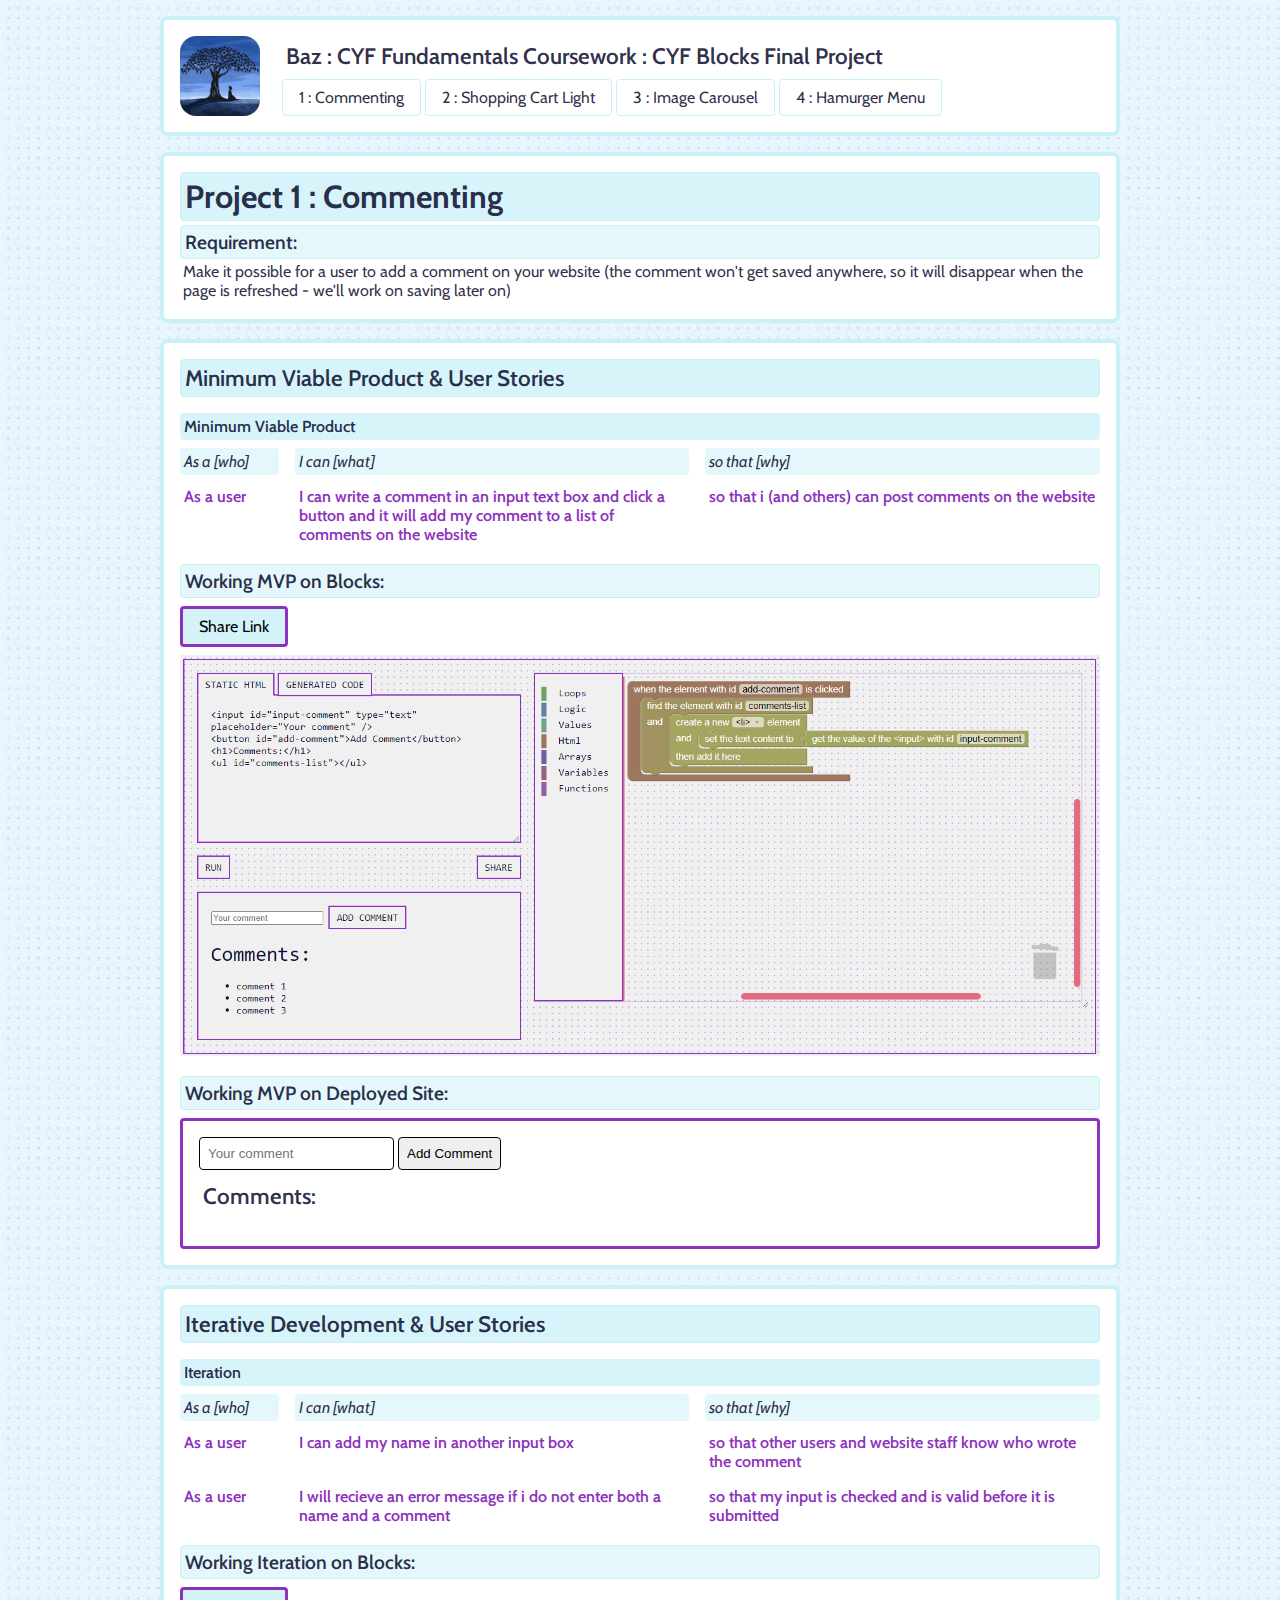
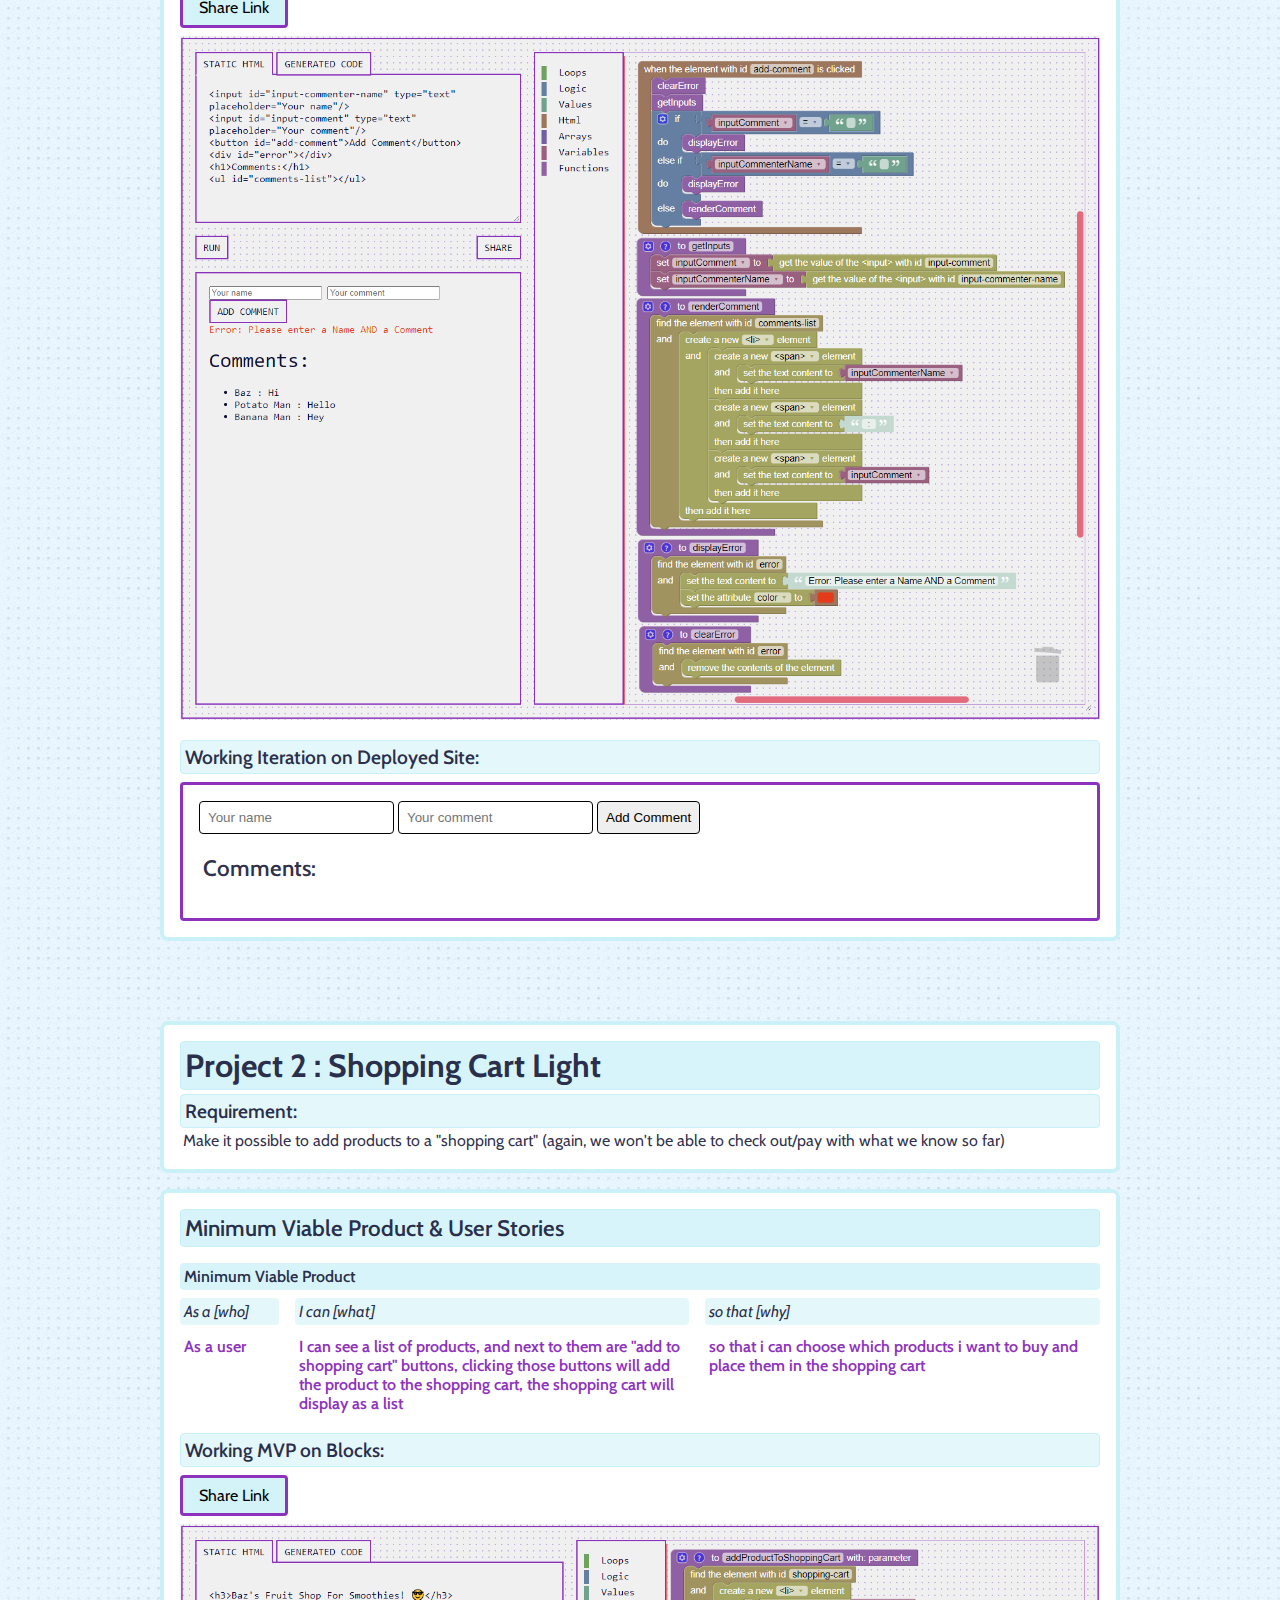
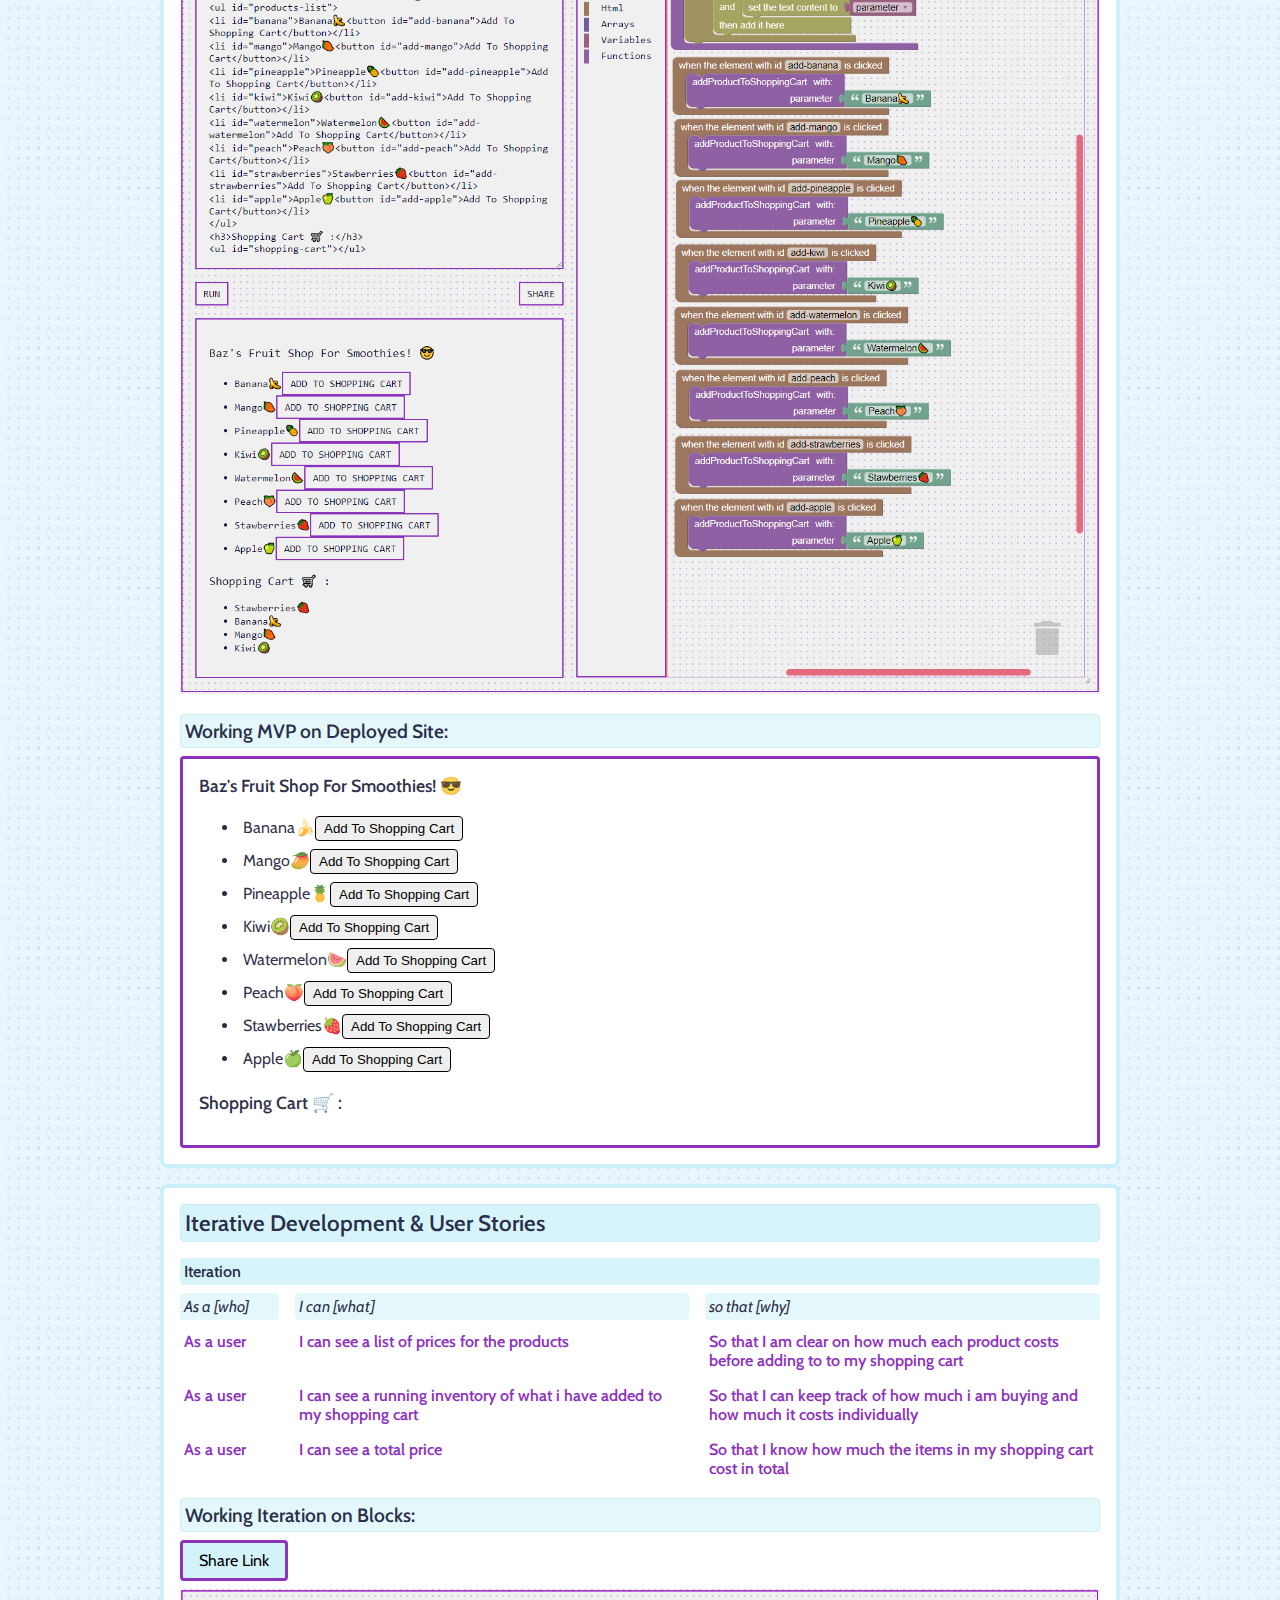
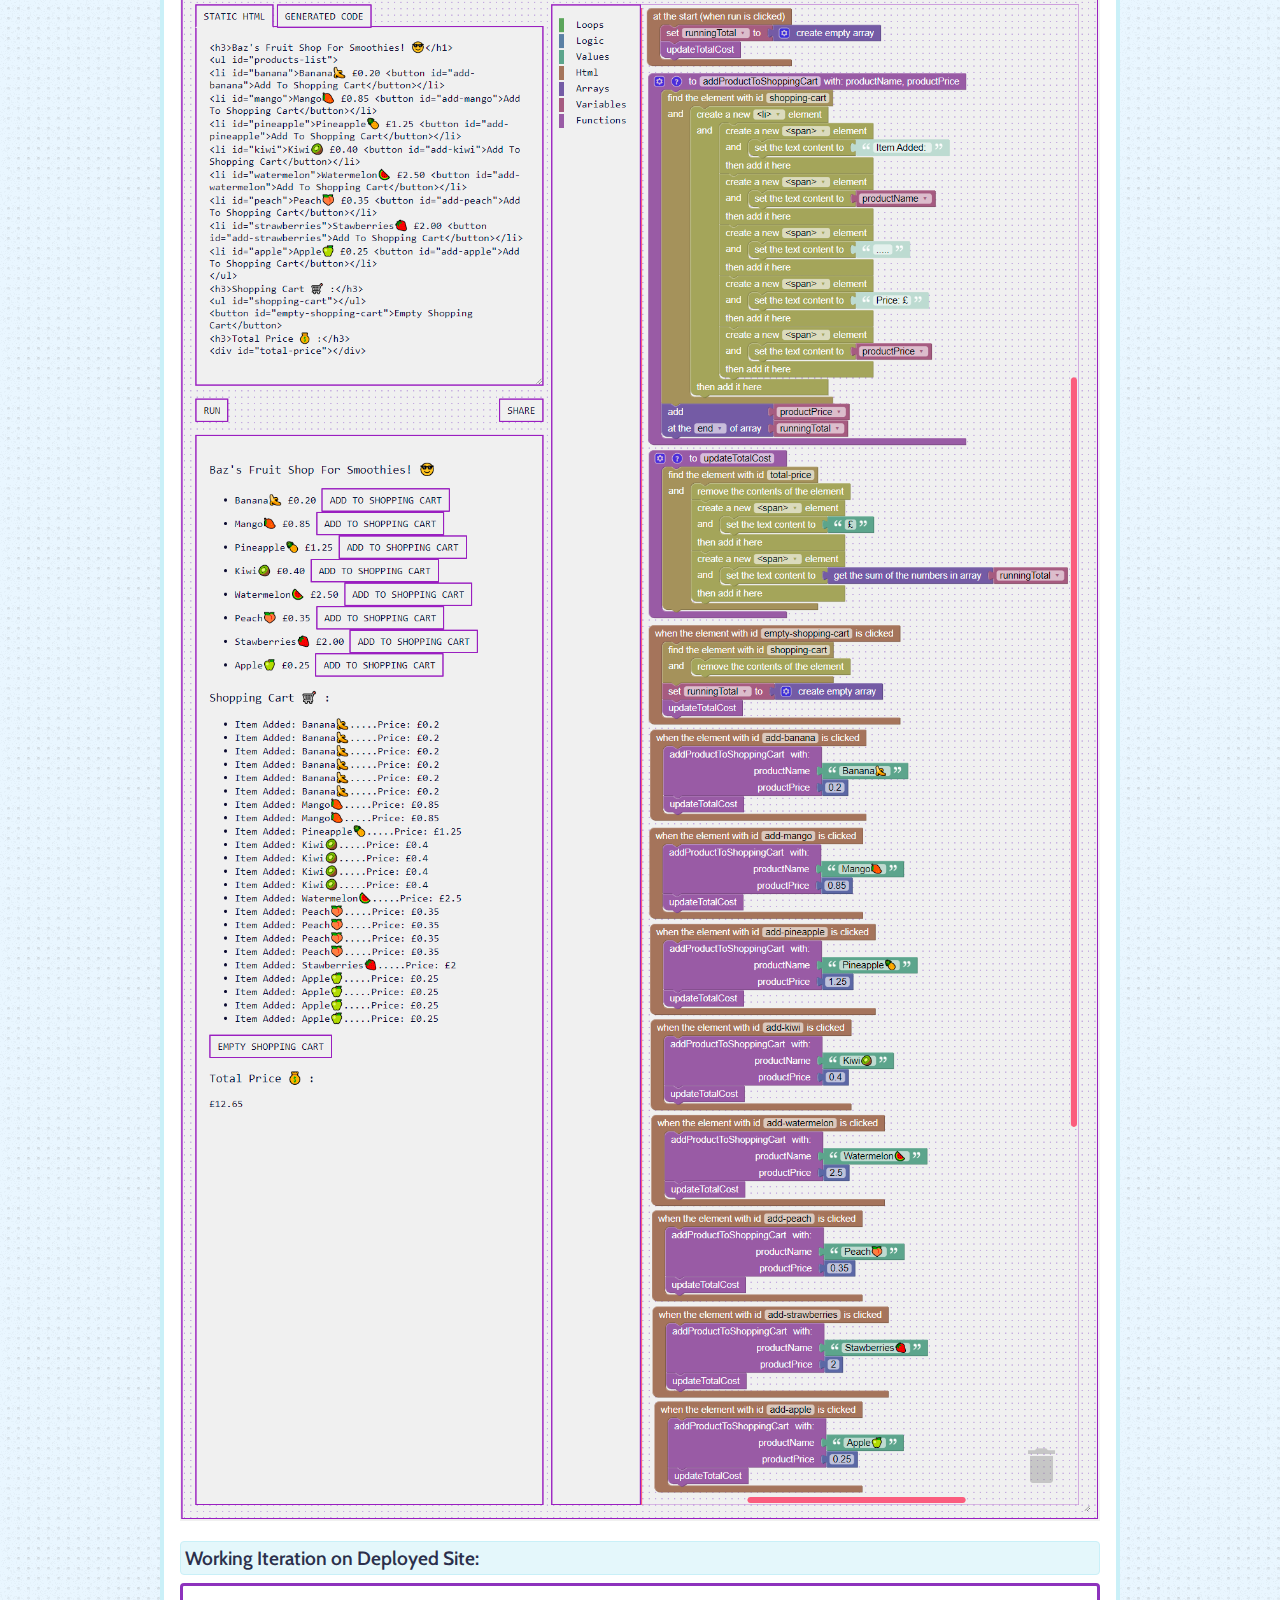
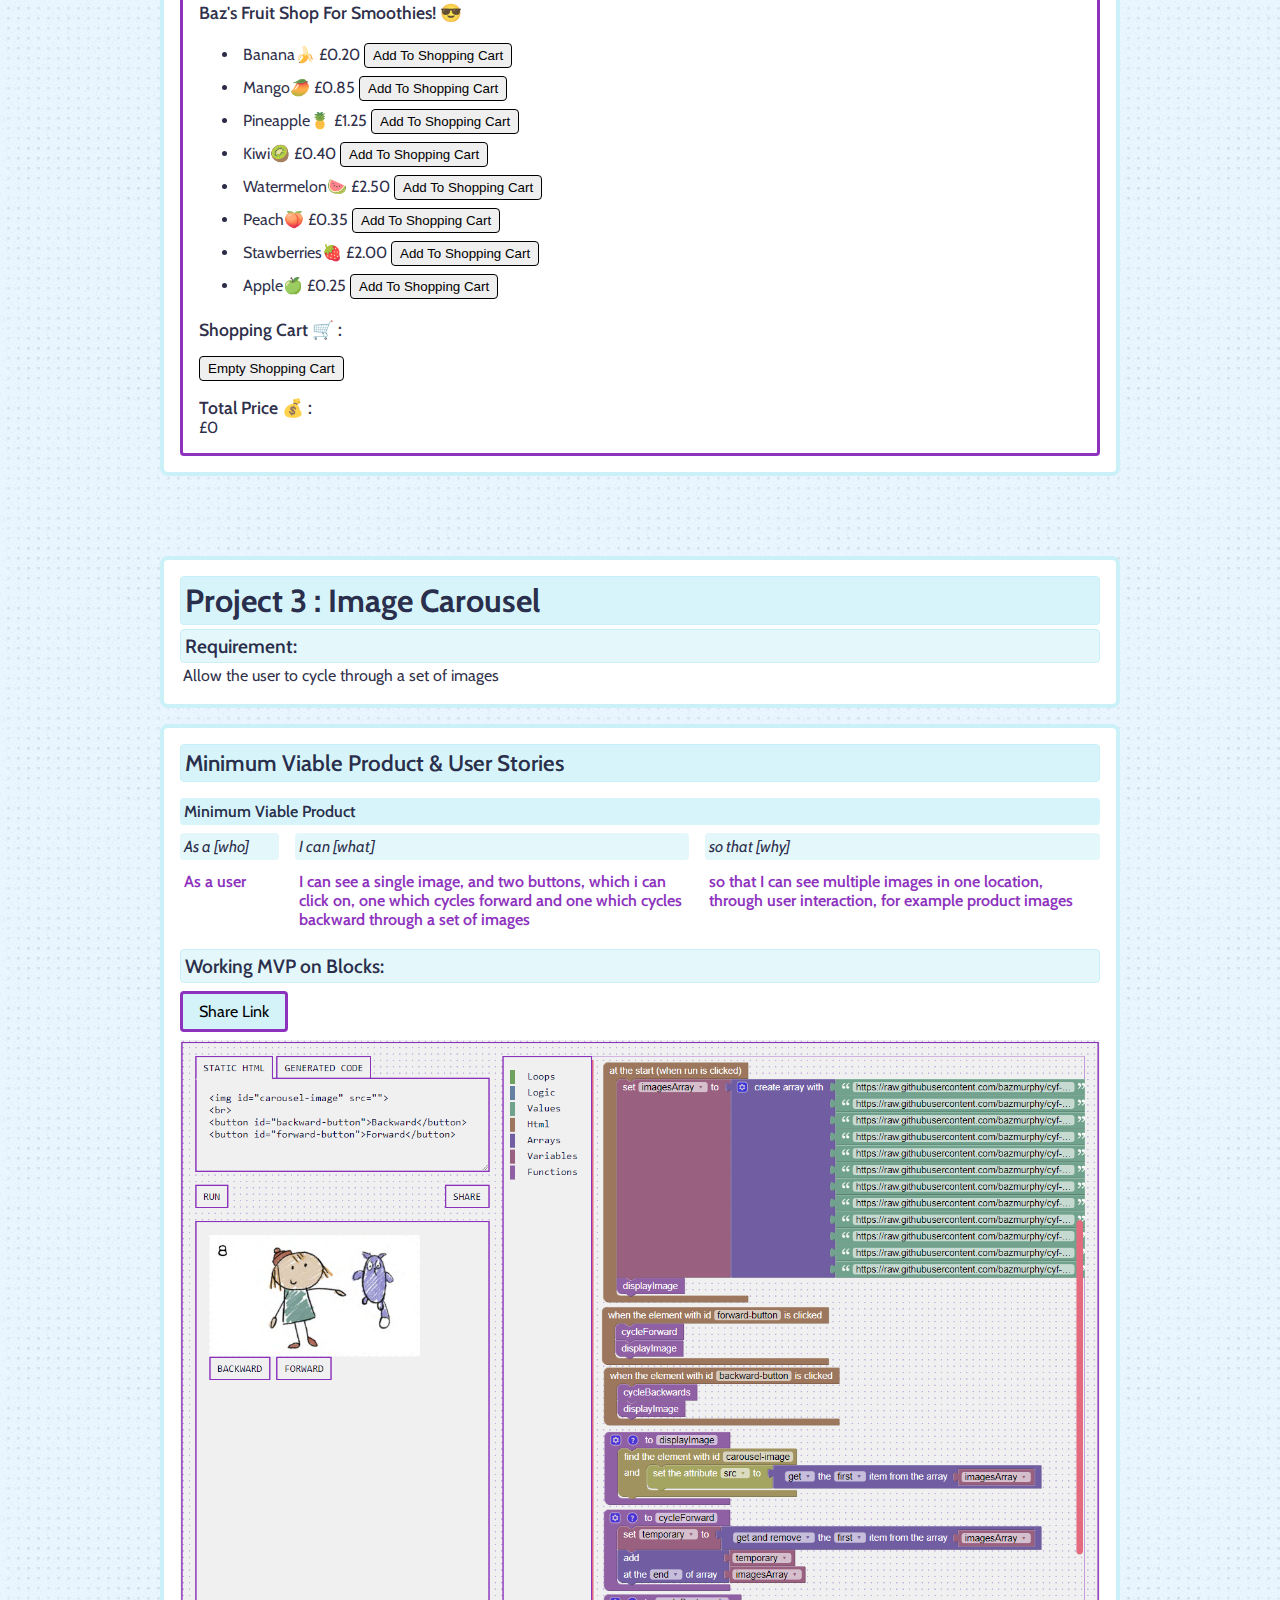
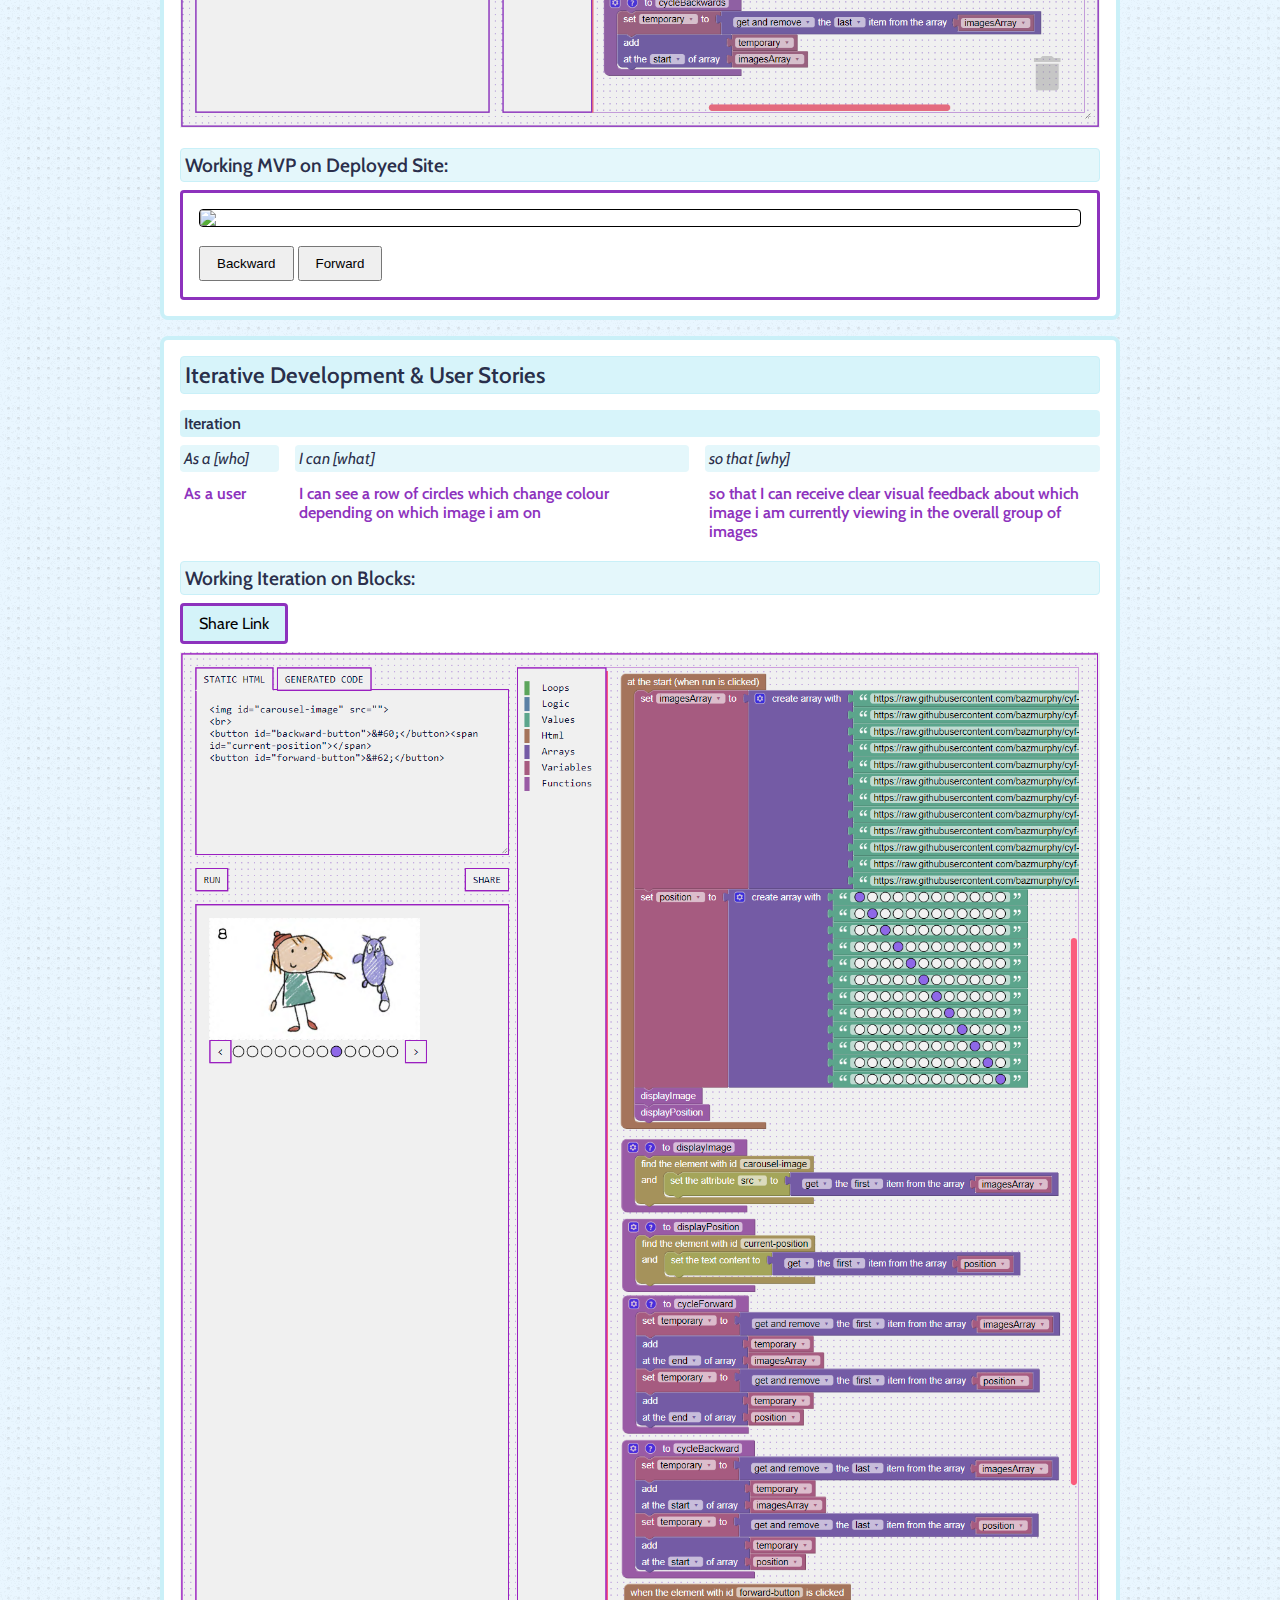
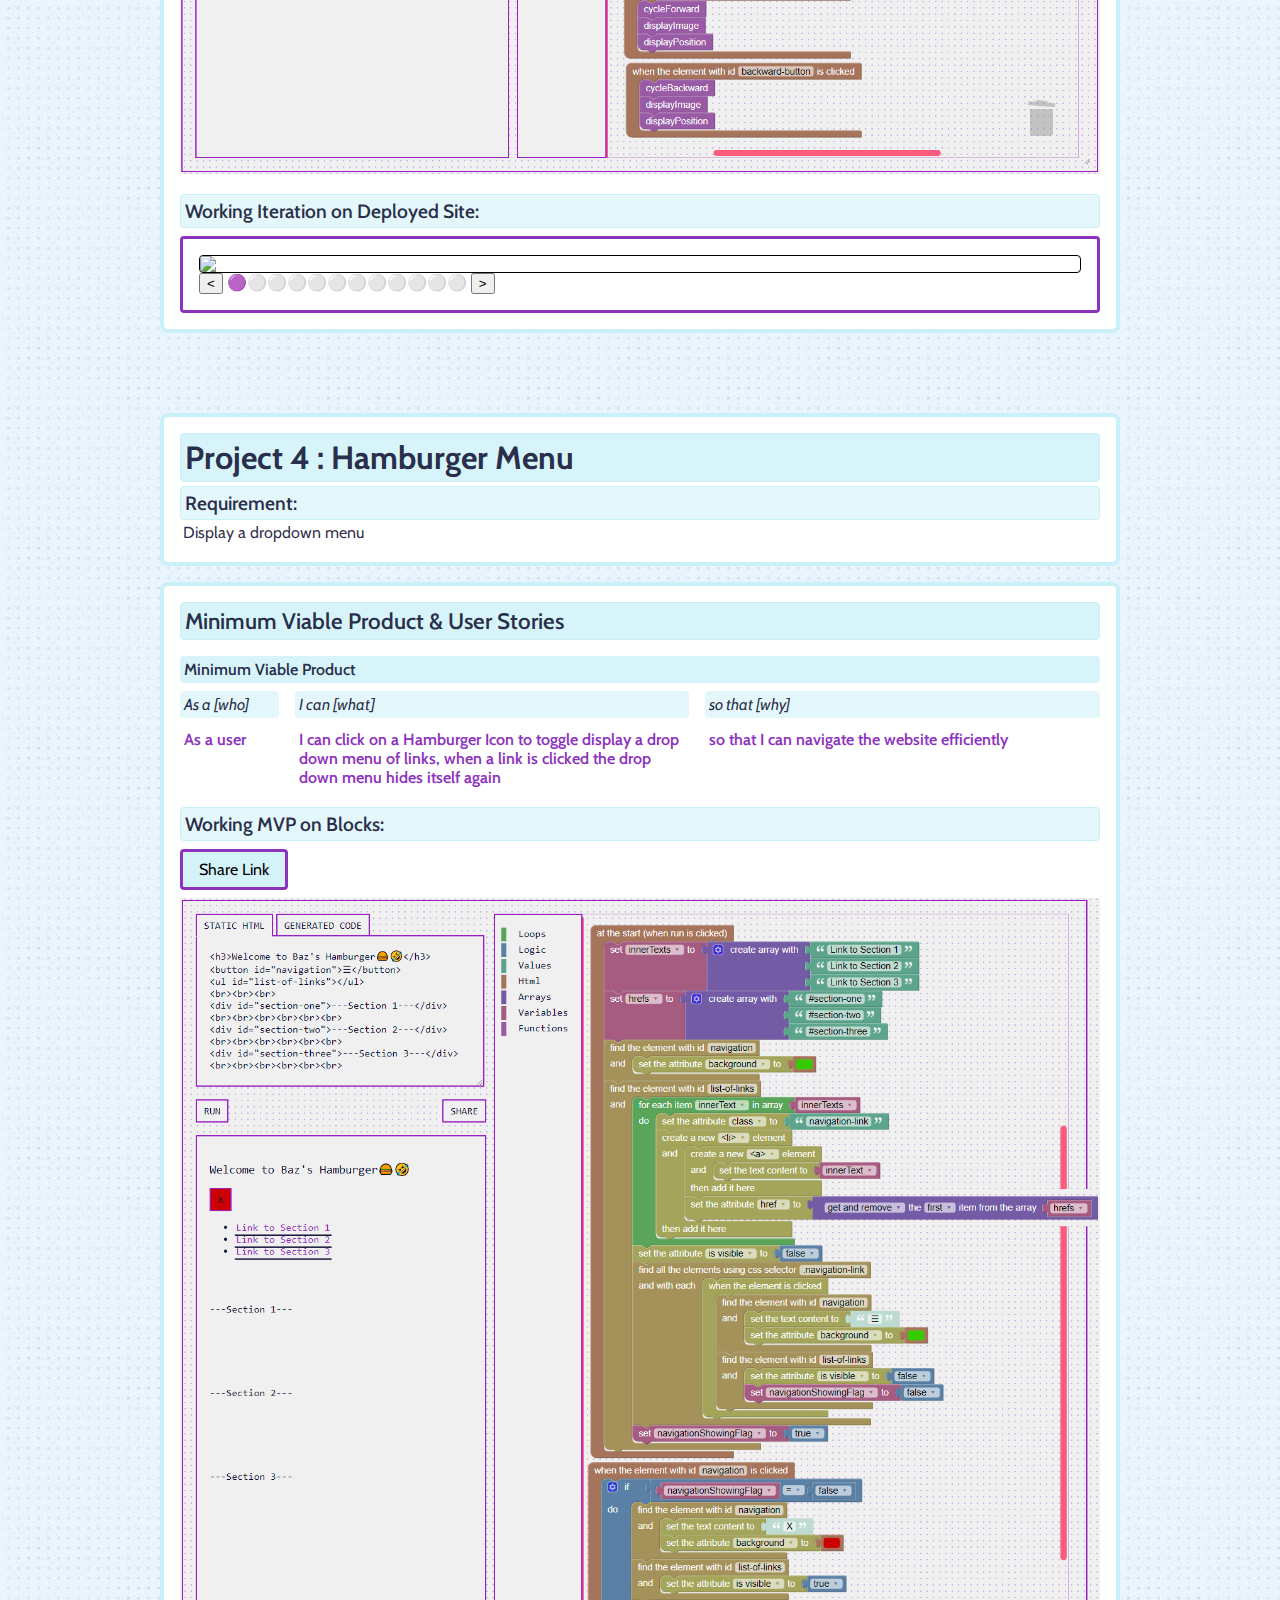
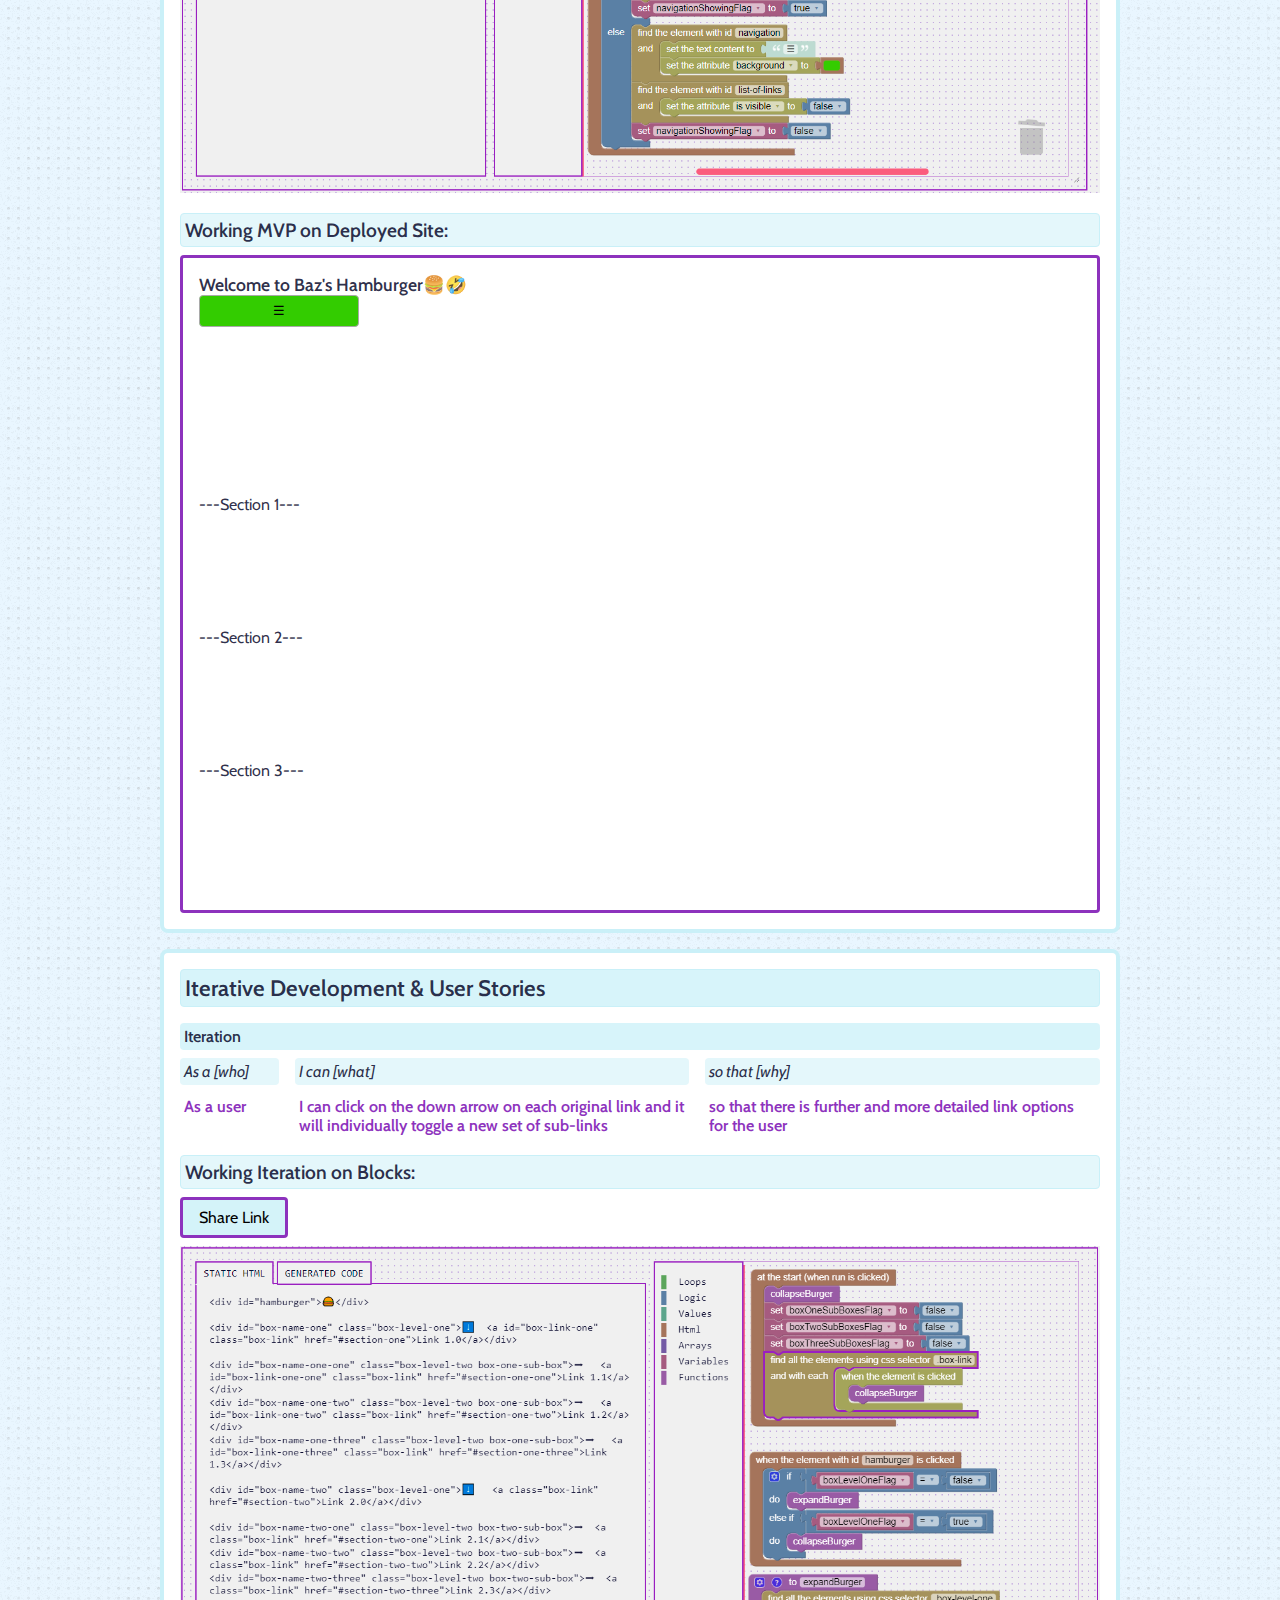
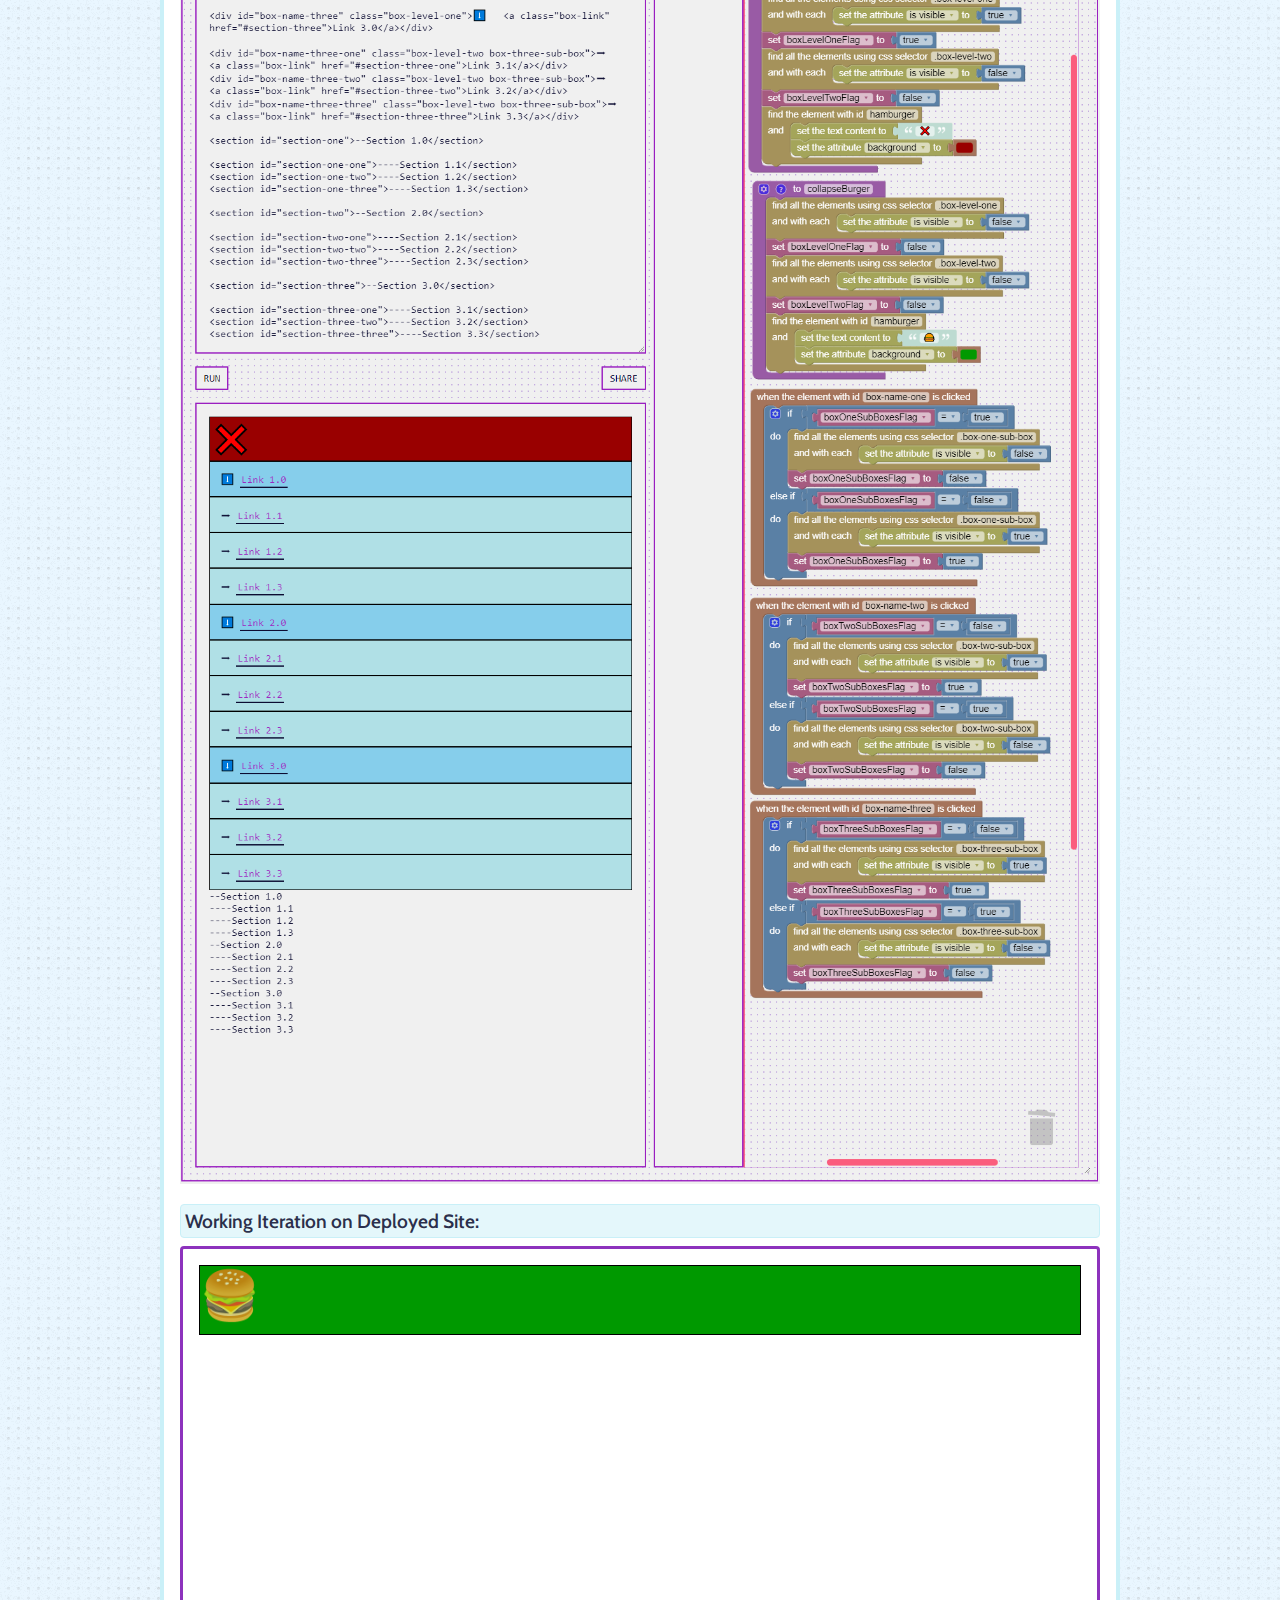
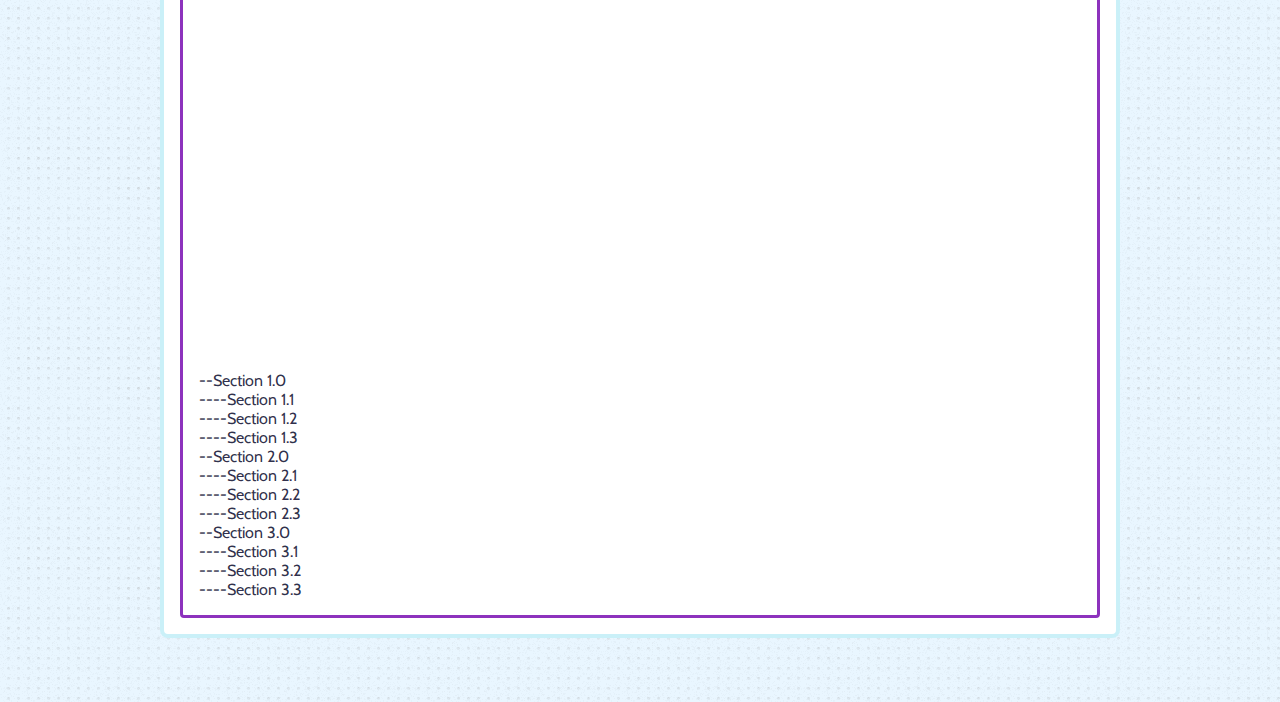
==== index.html @ 2b591cb3 "adjusted project 04 iteration" ====
<!DOCTYPE html>
<html lang="en">
<head>
    <meta charset="UTF-8">
    <meta http-equiv="X-UA-Compatible" content="IE=edge">
    <meta name="viewport" content="width=device-width, initial-scale=1.0">
    <link rel="preconnect" href="https://fonts.googleapis.com">
    <link rel="preconnect" href="https://fonts.gstatic.com" crossorigin>
    <link href="https://fonts.googleapis.com/css2?family=Cabin:ital,wght@0,400;0,600;0,700;1,400&display=swap"
    rel="stylesheet">
    <link rel="stylesheet" href="css/styles.css">
    <title>CYF Blocks Final Project</title>
</head>
<body>
    <section id="root-container">

        <section id="baz" class="root-cell">
            <a id="baz-image-link" href="https://github.com/bazmurphy/cyf-blocks-fp" target="_blank"><img id="baz-image" src="images/bazavatar.jpeg" alt=""></a>
            <h1 id="baz-title-h1"><a href="https://github.com/bazmurphy/cyf-blocks-fp" target="_blank">Baz</a> : CYF Fundamentals Coursework : CYF Blocks Final Project</h1>
            <nav id="baz-nav">
                <a href="#project-one">1 : Commenting</a>
                <a href="#project-two">2 : Shopping Cart Light</a>
                <a href="#project-three">3 : Image Carousel</a>
                <a href="#project-four">4 : Hamurger Menu</a>
            </nav>
        </section>

        <!--
        <section class="root-cell">
            <h1>Requirements:</h1>
            <p>Pick one or more of the following projects, define its requirements by writing the user stories, iteratively develop it
            in CYF Blocks, and ship it!</p>
            <ol>
                <li><span class="project-name">Commenting</span>: Make it possible for a user to add a comment on your website</li>
                <li><span class="project-name">Shopping Cart Light</span>: Make it possible to add products to a "shopping cart"</li>
                <li><span class="project-name">Image carousel</span>: Allow the user to cycle through a set of images</li>
                <li><span class="project-name">Hamburger menu</span>: Display a dropdown menu</li>
            </ol>
        </section>
        -->

        <section class="root-cell">
            <h1 class="project-title" id="project-one">Project 1 : Commenting</h1>
            <h2>Requirement:</h2>
            <p>Make it possible for a user to add a comment on your website (the comment won't get saved anywhere, so it will disappear
            when the page is refreshed - we'll work on saving later on)</p>
        </section>

        <section class="root-cell">
            <h1>Minimum Viable Product & User Stories</h1>
            <!--
            <p>As always with software development, we start with the simplest thing possible. Let's define the MVP.</p>
            <p>What's the minimum set of user stories we could implement for this product to be useful?</p>
            <p>Another way to say this is: "What is the minimum viable product?</p>
            <p>A user story is a short sentence stating some goal a user can expect to achieve when using the product we are implementing.</p>
            -->
            <section id="user-stories-mvp">
                <section class="user-stories-cell user-stories-mvp-heading">Minimum Viable Product</section>
                <section class="user-stories-cell user-stories-mvp-column-heading-who">As a [who]</section>
                <section class="user-stories-cell user-stories-mvp-column-heading-what">I can [what]</section>
                <section class="user-stories-cell user-stories-mvp-column-heading-why">so that [why]</section>
                <section class="user-stories-cell user-stories-highlight">As a user</section>
                <section class="user-stories-cell user-stories-highlight">I can write a comment in an input text box and click a button and it will add my comment to a list of comments on the website</section>
                <section class="user-stories-cell user-stories-highlight">so that i (and others) can post comments on the website</section>
            </section>
            <section>
                <h2>Working MVP on Blocks:</h2>
                <a href="https://blocks.codeyourfuture.io/share.html?v=('j!('blocks!('languageVersion!0~blocks!%5B%7F%7C_clicked%260.%24%5D%3Bx(WTR%24P%60s%3BZh85V'~x!23~y!-529TEXT1!'when%20the%20%7C%20with%20id'~ID!'add-c*'~TEXT2!'is%20clicked')~Os!('HANDLER!('7with_%7C_by_id%26bfuR%2B8r4FNy%7B%2Fln-NWkU'9ID!'c*s-list%5Eadd_%7C%26H%23E%3D%3B(J4%3BH%5Bz-%24tgYI6%3D'9ELEMENT!'li%5Eset_content%26X%25%2FQXoGBi%2Fd(%3Ai%23%5BSX%60('~Os!('VALUE!('shadow!%7Ftext%26B)oKEUyolqQ_%7D_%60%3FGfjs'9TEXT!''))~7get_O_value_with_id%26%3Fy%3D_%60%3F%2C'%60%23)FHYygQP%7DS8'9ID!'O-c*'))))))))))))))%5D))~h!'%3CO%22O-c*%5C'%20type%3D%5C'text%5C'%20placeholder%3D%5C'Your%20c*%5C'%20%2F%40button%22add-c*%5C'%3EAdd%20C*%3C%2Fbutton%40h1%3EC*s%3A%3C%2Fh1%40ul%22c*s-list%5C'%3E%3C%2Ful%3E')*omment7block!%7F9~fields!('Oinput%22%20id%3D%5C'%26'~id!'%40%3E%5Cn%3C%5E')~Os!('STACK!('7%7Celement%7F('type!'%01%7F%7C%5E%40%26%22O97*_" target="_blank" class="share-link">Share Link</a>
                <img src="images/01-comments/01-comments-blocks-001.png" alt="" class="blocks-screenshot">
            </section>
            <section>
                <h2>Working MVP on Deployed Site:</h2>
                <section class="deployment">
                    <input id="input-comment" type="text" placeholder="Your comment" />
                    <button id="add-comment">Add Comment</button>
                    <h1 id="comments-title">Comments:</h1>
                    <ul id="comments-list"></ul>
                </section>
            </section>
        </section>

        <section class="root-cell end-of-project">
            <h1>Iterative Development & User Stories</h1>
            <!--
            <p>In software development, we start with the smallest, simplest thing we can build that works. Then we incrementally
                improve it. This is iteration.</p>
            -->
            <section id="user-stories-iteration">
                <section class="user-stories-cell user-stories-iteration-heading">Iteration</section>
                <section class="user-stories-cell user-stories-iteration-column-heading-who">As a [who]</section>
                <section class="user-stories-cell user-stories-iteration-column-heading-what">I can [what]</section>
                <section class="user-stories-cell user-stories-iteration-column-heading-why">so that [why]</section>
                <section class="user-stories-cell user-stories-highlight">As a user</section>
                <section class="user-stories-cell user-stories-highlight">I can add my name in another input box</section>
                <section class="user-stories-cell user-stories-highlight">so that other users and website staff know who wrote the comment</section>
                <section class="user-stories-cell user-stories-highlight">As a user</section>
                <section class="user-stories-cell user-stories-highlight">I will recieve an error message if i do not enter both a name and a comment</section>
                <section class="user-stories-cell user-stories-highlight">so that my input is checked and is valid before it is submitted</section>
            </section>
            <section>
                <h2>Working Iteration on Blocks:</h2>
                <a href="https://blocks.codeyourfuture.io/share.html?v=('j!('blocks!('languageVersion!0~blocks!%5B('type!'element_clicked'~id!'4iTZ41Wt%2Fqia1%2Bg(HW8t'~x!-4~y!-860%26TEXT1!'when%20the%20element%20with%20id'~ID!'add-comment'~TEXT2!'is%20clicked'%C2%8DHANDLER%C2%868.%25CsDy%7BjqM.(-nrcViq%C2%88clearError')~next%C2%86%5BQFhq1(hO%40%5E%7B%23BXJcAyG%C2%88getInputs')~next%22controls_if'~id!'OeZaH%23(%5En7g%7B%3Fmyc%2BzBN'~extraState!('elseIfCount!1~hasElse!true%C2%8DIF0%C2%97r(%3B%7DgjqNp%23pI%3D5xHz_wG%C2%99%C2%8A'%3A-'%3AaX1a%7C75JW%40VMN%7D%40TW%C2%93%C2%83)))~B%22text'~id!'OvRLH%24C%7BvTnM%5B%3BbV3b%40%23%C2%9A0%C2%86A%24m%5ELCmUij%2Bmk8A.Ugp%24%C2%96IF1%C2%97%2C%5DM.ii%60Q9y'%3A0m%7BmdGHIt%C2%99%C2%8AC_%24Wz9G%2B%2C'%40NyRD5%2FDcj5%C2%93%C2%85)))~B%22text'~id!'NH-.dnShVfza*H5fUqbq%C2%9A1%C2%86%25NYsV6l%5D38l(Shc%2CB(Un%C2%96ELSE%C2%863G%25QDSI_PNObdHFXxg(J%C2%88renderComment')))))%C2%81%5Bd%3DM.EZgNGGGH%60R.4f%40%5D'~x!-4~y!-110%C2%80%C2%84ME!'displayError%7F%C2%8BU%5BI%5B6MhEDH%5BWHf%5D4mM_b'%26ID!'error%C2%8C!'ItSF%5D%5EKk%5DWLLCi1nAn%24J%C2%82wvo%25ioTRn(%5E*Wf)d%23E%2C'l'%26TEXT!'Error%3A%20Please%20enter%20a%20Name%20AND%20a%20Comment'%C2%95set_attribute'~id!'qK%5BpN'%3AgY%7CTzcgvrWI%2B%3BM'%26PROPERTY!'color'%C2%8DVALUE%22colour_picker'~id!'%24aPA%23Bcu%2C'%2C'DqGViy%2Cexz'%26COLOUR!'%23ff0000'))))))%C2%81g%5B31%2Fp8gx5Z0-kUrTs%25Y'~x!-6~y!-488%C2%80%C2%84ME!'renderComment%7F%C2%8BOKoat%2BTAJGMH%3As%3B%24_%5D9%7C'%26ID!'comments-list%7F%C2%8E2j%3D.KSeUJsW)dm%3Fps%2C'V1'%26ELEMENT!'li%7F%C2%8EaX)dNO%7C%23UE(-kwPcyodZ%C2%92%C2%8C!'I%7B%2C'F'%3AHlT'%3ANF%24%25e-wj%60B*%C2%82%3Bg9ooCwF%7DT3yO%3B%5E-CBh%3A'%26%C2%91NqQ3l7zZ%2FX)%3D%408W3%3AidY%C2%93%C2%85)))%C2%95%C2%8E%3Fo%7C%24ZIO5j4%3AzHNW%3DhfXz%C2%92%C2%8C!'d%241oE%3FD%24%5B%5E4n%2BD%24Mel*B%C2%82%25iWfZ-jlJv*QAg%7DrZa6i'%26TEXT!'%20%3A%20')))%C2%95%C2%8EBHAE%5DN4XBE3N%3B64%23K3sa%C2%92%C2%8C!'cB95Y)P(V1E%23bj.gmPgA%C2%82W8MT8zzSPaIEmflxZNMY'%26%C2%91b91JgOWEaCUDi2O%40gm%3BR%C2%93%C2%83))))))))))))))%C2%81N4'%3A%60C(OWG%60%3A2WIkg(%5Bmu'~x!-2~y!26%C2%80%C2%84ME!'clearError%7F%C2%8By%23lMd._Z%24DKK%5D37O8j6Z'%26ID!'error%7Fremove_contents'~id!'ukK%5E%3D94%2C'%3D%40zz%234%5D%24%3B%5BWN'%C2%81%23r%2ClAs%7C.*4'%3Aj_mkbA-t2'~x!-5~y!-582%C2%80%C2%84ME!'getInputs%7F%C2%9Bv%3BR-%2CNwST%5Be%25%2CLXr*yd%7D%C2%93%C2%83%C2%8D%C2%8F!'r6%7BVYg-_h%40jcU2GMKrcZ%C2%98'%C2%95%C2%9BdJ%3Ajw%60x-F%3AjE0lg-tr)k%C2%93%C2%85%C2%8D%C2%8F!'t_vqS.SXLtvppnad5d%5Ek%C2%98er-name'))))))))))%5D)~variables!%5B('name!'innerTexts'~id!'vG%7BTT%2B3%25-EisY0O5(ILp%C2%87hrefs'~id!'%2Br%2BJ(%2BNh%25Ff%2F%5EW%25%40DFo8%C2%87innerText'~id!'nf%2B%2F%60xagnNqa%3FKGCHZ%60%2F%C2%87products'~id!'S%5DS6(rE%2583wS3orI8z(Z%C2%87navigationShowingFlag'~id!'%23(H2AlT-gt%3BvI%5D8wN%7BLY%C2%87product'~id!'J2vR4L6%5DHl%3AX%60%607LB%3BD%7C%C2%87shoppingCart'~id!'6%2BJ%60Ay_C)%3F%7DVh%23yF--7(%C2%87dynamicAddId'~id!'sw%2BW%2B%7DCquOO%5D%7B%5Bn_%2C3%3Ab%C2%87array'~id!'%3F9Rm%2F%3DQYVO%3FHOU2tIQcy%C2%87dynamicRemoveId'~id!'qY%24%3D%23U%7C_%2B%3De%3F%24KWk6oyK%C2%87item'~id!'Cf%2C'-%2C%25RWP-m2paJ%60%5DTQG%C2%87inputCommenterName'~%C2%85%2C('name!'inputComment'~%C2%83%5D)~h!'%C2%90er-name%C2%89name%5C'%2F%3E%5Cn%C2%90%C2%89comment%5C'%2F%3E%5Cn%3Cbutton%C2%94add-comment%5C'%3EAdd%20Comment%3C%2Fbutton%3E%5Cn%3Cdiv%C2%94error%5C'%3E%3C%2Fdiv%3E%5Cn%3Ch1%3EComments%3A%3C%2Fh1%3E%5Cn%3Cul%C2%94comments-list%5C'%3E%3C%2Ful%3E')%22!('block!('type!'%26~fields!('%7F'%C2%8DSTACK%22%C2%80~icons!('comment!('text!'Describe%20this%20function..%C2%81)))))))%2C('type!'procedures_defnoreturn'~id!'%C2%82'~inputs!('VALUE!('shadow!('type!'text'~id!'%C2%83id!'.Zk%7DyU%5EN4%3F9g%40%5B%60k%3F%2CW5')%C2%84.'~pinned!false~height!80~width!160))%26NA%C2%85id!''%3Ao%247D%60(%2CL3m%5B2%7Bg%2F5)x2')%C2%86%22procedures_callnoreturn'~id!'%C2%87')%2C('name!'%C2%88'~extraState!('name!'%C2%89%5C'%20type%3D%5C'text%5C'%20placeholder%3D%5C'Your%20%C2%8Avariables_get'~id!'%C2%8Bwith_element_by_id'~id!'%C2%8C%7Fset_content'~id%C2%8D)~inputs!('%C2%8Eadd_element'~id!'%C2%8FVALUE%22get_input_value_with_id'~id%C2%90%3Cinput%C2%94input-comment%C2%91TEXT!''))~block!('type!'%C2%8A%C2%92'%26ELEMENT!'span%C2%93'%26VAR!('%C2%94%20id%3D%5C'%C2%95))))~next%22%C2%96%C2%88displayError')))~%C2%97%22logic_compare'~id!'%C2%98'%26ID!'input-comment%C2%99'%26OP!'EQ'%C2%8DA%22%C2%9A'%26TEXT!''))))))~DO%C2%9Bvariables_set'~id!'%01%C2%9B%C2%9A%C2%99%C2%98%C2%97%C2%96%C2%95%C2%94%C2%93%C2%92%C2%91%C2%90%C2%8F%C2%8E%C2%8D%C2%8C%C2%8B%C2%8A%C2%89%C2%88%C2%87%C2%86%C2%85%C2%84%C2%83%C2%82%C2%81%C2%80%7F%26%22_"
                    target="_blank" class="share-link">Share Link</a>
                <img src="images/01-comments/01-comments-blocks-002.png" alt="" class="blocks-screenshot">
            </section>
            <section>
                <h2>Working Iteration on Deployed Site:</h1>
                    <section class="deployment">
                        <input id="input-commenter-name2" type="text" placeholder="Your name" />
                        <input id="input-comment2" type="text" placeholder="Your comment" />
                        <button id="add-comment2">Add Comment</button>
                        <div id="error2"></div>
                        <h1>Comments:</h1>
                        <ul id="comments-list2"></ul>
                    </section>
            </section>
        </section>

        <!-- <section class="root-cell end-of-project">
            <h1>Ship It</h1>
            <p>text</p>
        </section> -->

        <section class="root-cell">
            <h1 class="project-title" id="project-two">Project 2 : Shopping Cart Light</h1>
            <h2>Requirement:</h2>
            <p>Make it possible to add products to a "shopping cart" (again, we won't be able to check out/pay with what we know so
            far)</p>
        </section>
        
        <section class="root-cell">
            <h1>Minimum Viable Product & User Stories</h1>
            <section id="user-stories-mvp">
                <section class="user-stories-cell user-stories-mvp-heading">Minimum Viable Product</section>
                <section class="user-stories-cell user-stories-mvp-column-heading-who">As a [who]</section>
                <section class="user-stories-cell user-stories-mvp-column-heading-what">I can [what]</section>
                <section class="user-stories-cell user-stories-mvp-column-heading-why">so that [why]</section>
                <section class="user-stories-cell user-stories-highlight">As a user</section>
                <section class="user-stories-cell user-stories-highlight">I can see a list of products, and next to them are "add to shopping cart" buttons, clicking those buttons will add the product to the shopping cart, the shopping cart will display as a list</section>
                <section class="user-stories-cell user-stories-highlight">so that i can choose which products i want to buy and place them in the shopping cart</section>
            </section>
            <section>
                <h2>Working MVP on Blocks:</h2>
                <a href="https://blocks.codeyourfuture.io/share.html?v=('j!('blocks!('languageVersion!0~blocks!%5B%C2%8Dl%3Fe0U%5E1O%3Bac8WaS%2F0%2Cs7'~x!10~y!128%7Fd-banana%C2%81%C2%84TuB%2C'4K%23%5B5Wm%3FcH5%60Bc2F%C2%87%C2%80%C2%82R3hTIMa_%7BO6%25IurkKm%7By%C2%86Banana%F0%9F%8D%8C'))))))))%2C('type!'procedures_defnoreturn'~id!'Njn_GSq4%5En%25JV)%7Dno%2C3h'~x!7~y!-41~extraState!('params!%5B%C2%8Cicons!('comment!('text!'Describe%20this%20function...'~pinned!false~height!80~width!160))%C2%8ENAME%C2%8F%C2%8Awith_element_by_id'~id!'p%5EFA13tu3JgOi%2C%3FT2fUw'%C2%8EID!'shopping-cart%C2%8Aadd_element'~id!'A%3B%5Bgq%5EyWNPyx3gsUDk%3D)'%C2%8EELEMENT!'li%C2%8Aset_content'~id!'8i%24ps-v_%7BDY)%3DQB%5E3'%3Am%2B'~inputs!('VALUE!('shadow!('type!'text'~id!'%3Bh%3B%3DF%25%3D%2Ffz%3FkSS5%7D6%2C'Vv%C2%86'))~%C2%93variables_get'~id!'QIOCflmAm9R%3Fafbtd%23%7D%25'%C2%8EVAR!('%C2%88))))))%C2%83H_eUU%5B%7Bd2b1pZ4%3F38r90'~x!13~y!225%7Fd-mango%C2%81%C2%84hoz%24cIZ%24p3%3DZ)7zZutpE%C2%87%C2%80%C2%827.SfrP0rRA(B6li'%3AhG)%3B%C2%86Mango%F0%9F%A5%AD'%C2%83Zk'%3A.Q%40DO3a%3B%3A%5D%25jz(_0%24'~x!15~y!321%7Fd-pineapple%C2%81%C2%849tAoeJh0Co%2BFHFY)%2BHG*%C2%87%C2%80%C2%82ZLCVrzdr%2BV8h.gu%2CJA4K%C2%86%C2%94'%C2%833Y%2B*0ageNuLlyx4d'%3A%23vV'~x!14~y!422%7Fd-kiwi%C2%81%C2%84W%3D%2F%2C-Ds)jF%3F3Q%230XW.%7Bc%C2%87%C2%80%C2%827(TDH%3A%7D%25(%3Bk%5Ba6_g%2FFM'%3A%C2%86Kiwi%F0%9F%A5%9D'%C2%83%3FXsTcC%40SFQ%7D%7Dz%2F)%3FvbwB'~x!13~y!520%7Fd-watermelon%C2%81%C2%84baWZ6%3BKWZ5o%3A5%2B%2CZ%7DifI%C2%87%C2%80%C2%821%5D*%5B9Qm2N%7C%3F%3APOKVgJ%25p%C2%86%C2%92'%C2%83R)-4XBI%5DH1cA%23%3FDNDRrw'~x!15~y!619%7Fd-peach%C2%81%C2%84_osi0K%40os%2BKk%2C'tr.31W1%C2%87%C2%80%C2%82-eVyX'%3AR%25'%3AD1zk3oF.e%7BM%C2%86Peach%F0%9F%8D%91'%C2%83.h%3B5pd)NzWK%253XA(%400su'~x!14~y!723%7Fd-strawberries%C2%81%C2%84ru*F%2FZ%3FGfOv%24mQ3S0557%C2%87%C2%80%C2%82QEOMj3W%5BmY6V(3zaoV%7D7%C2%86%C2%91'%C2%83h_a%5E)-TBGRav7%2CiE6fbg'~x!13~y!822%7Fd-apple%C2%81%C2%84JxpnUN9%2Ba1FaNA%7D%5D%7CR%3B_%C2%87%C2%80%C2%82N%2Cgud%7C%24WAz_wHTOoYx3%25%C2%86Apple%F0%9F%8D%8F'))))))))%5D)~variables!%5B('name!'x'~id!'%40h3b7FK%40vFg%2F)AjGjSUt')%2C%C2%8Ch!'%5Cn%3Ch3%3EBaz%22s%20Fruit%20Shop%20For%20Smoothies'%3A%20%F0%9F%98%8E%C2%8Bproducts-list%5C'%3E%5Cn%3Cli%C2%90banana%5C'%3EBanana%F0%9F%8D%8C%C2%85banana%26mango%5C'%3EMango%F0%9F%A5%AD%C2%85mango%26pineapple%5C'%3E%C2%94%C2%85pineapple%26kiwi%5C'%3EKiwi%F0%9F%A5%9D%C2%85kiwi%26watermelon%5C'%3E%C2%92%C2%85watermelon%26peach%5C'%3EPeach%F0%9F%8D%91%C2%85peach%26strawberries%5C'%3E%C2%91%C2%85strawberries%26apple%5C'%3EApple%F0%9F%8D%8F%C2%85apple%C2%89%2Ful%3E%5Cn%3Ch3%3EShopping%20Cart%20%F0%9F%9B%92%20%3A%C2%8Bshopping-cart%5C'%3E%3C%2Ful%3E')%26%C2%89li%C2%90%7F%C2%8ETEXT1!'when%20the%20element%20with%20id'~ID!'ad%C2%80e%C2%8F'~params!%5B'parameter'%5D%C2%81'~TEXT2!'is%20clicked')~inputs!('HANDLER!('block!('%C2%82)~inputs!('ARG0!('%C2%93text'~id!'%C2%83))))))))%2C%C2%8D%C2%84type!'procedures_callnoreturn'~id!'%C2%85%3Cbutton%C2%90add-%C2%86'%C2%8ETEXT!'%C2%87'~extraState!('nam%C2%88id!'RxiF%5DFfz%60G%5EN%7D%3AYx.%7D5%5D')%C2%89%5C'%3EAdd%20To%20Shopping%20Cart%3C%2Fbutton%3E%3C%2Fli%3E%5Cn%3C%C2%8A')~inputs!('STACK!('%C2%93%C2%8B%3C%2Fh1%3E%5Cn%3Cul%C2%90%C2%8C('name!'parameter'~%C2%88%5D)~%C2%8D('type!'element_clicked'~id!'%C2%8E~fields!('%C2%8F!'addProductToShoppingCart%C2%90%20id%3D%5C'%C2%91Stawberries%F0%9F%8D%93%C2%92Watermelon%F0%9F%8D%89%C2%93block!('type!'%C2%94Pineapple%F0%9F%8D%8D%01%C2%94%C2%93%C2%92%C2%91%C2%90%C2%8F%C2%8E%C2%8D%C2%8C%C2%8B%C2%8A%C2%89%C2%88%C2%87%C2%86%C2%85%C2%84%C2%83%C2%82%C2%81%C2%80%7F%26_"
                    target="_blank" class="share-link">Share Link</a>
                <img src="images/02-shopping-cart-light/02-shopping-cart-light-blocks-001.png" alt="" class="blocks-screenshot">
            </section>
            <section>
                <h2>Working MVP on Deployed Site:</h2>
                <section class="deployment">
                    <h3>Baz's Fruit Shop For Smoothies! 😎</h1>
                    <ul id="products-list">
                        <li id="banana">Banana🍌<button id="add-banana">Add To Shopping Cart</button></li>
                        <li id="mango">Mango🥭<button id="add-mango">Add To Shopping Cart</button></li>
                        <li id="pineapple">Pineapple🍍<button id="add-pineapple">Add To Shopping Cart</button></li>
                        <li id="kiwi">Kiwi🥝<button id="add-kiwi">Add To Shopping Cart</button></li>
                        <li id="watermelon">Watermelon🍉<button id="add-watermelon">Add To Shopping Cart</button></li>
                        <li id="peach">Peach🍑<button id="add-peach">Add To Shopping Cart</button></li>
                        <li id="strawberries">Stawberries🍓<button id="add-strawberries">Add To Shopping Cart</button></li>
                        <li id="apple">Apple🍏<button id="add-apple">Add To Shopping Cart</button></li>
                    </ul>
                    <h3>Shopping Cart 🛒 :</h1>
                    <ul id="shopping-cart"></ul>
                </section>
            </section>
        </section>
        
        <section class="root-cell end-of-project">
            <h1>Iterative Development & User Stories</h1>
            <section id="user-stories-iteration">
                <section class="user-stories-cell user-stories-iteration-heading">Iteration</section>
                <section class="user-stories-cell user-stories-iteration-column-heading-who">As a [who]</section>
                <section class="user-stories-cell user-stories-iteration-column-heading-what">I can [what]</section>
                <section class="user-stories-cell user-stories-iteration-column-heading-why">so that [why]</section>
                <section class="user-stories-cell user-stories-highlight">As a user</section>
                <section class="user-stories-cell user-stories-highlight">I can see a list of prices for the products</section>
                <section class="user-stories-cell user-stories-highlight">So that I am clear on how much each product costs before adding to to my shopping cart</section>
                <section class="user-stories-cell user-stories-highlight">As a user</section>
                <section class="user-stories-cell user-stories-highlight">I can see a running inventory of what i have added to my shopping cart</section>
                <section class="user-stories-cell user-stories-highlight">So that I can keep track of how much i am buying and how much it costs individually</section>
                <section class="user-stories-cell user-stories-highlight">As a user</section>
                <section class="user-stories-cell user-stories-highlight">I can see a total price</section>
                <section class="user-stories-cell user-stories-highlight">So that I know how much the items in my shopping cart cost in total</section>
            </section>
            <section>
                <h2>Working Iteration on Blocks:</h2>
                <a href="https://blocks.codeyourfuture.io/share.html?v=('j!('blocks!('languageVersion!0~blocks!%5B%C2%A1Tm)%3D4pLHlzRNt%247Y%7D2ud'~x!11~y!80%C2%9Eparams!%5B%C2%A6%C2%AFrice'~%C2%90%5D)%C2%96%C2%97ME!'addProductToShoppingCart%C2%92%C2%9BVv%3D%2382M3cS%7B_%24sgHE)%3BU%C2%86ID!'%C2%A4%C2%92%C2%9Da85'%3Ax%255T%7Cw%2BKFX)8vd%2C'j%C2%86ELEMENT!'li%C2%92%C2%9DG.%2BS%3BsI%2BhiY'%3A%7Cefydz%3FZ%C2%89%C2%91LTWs(OSq7.K%24_5FJ%2Cbkc%C2%85A_LWhj%60KCKYzH%7Cey%2F08l%C2%8FItem%20Added%3A%20'%C2%8EN%3BTPC%7B%5D%5B%3Fsl%7C8LJgXV33%C2%89%C2%91HJH.-0k(6vA%2Ccnj8Ca4%60%C2%85%C2%9F%C2%9A%C2%95%2F6(%7Bh_%3DJhyBaHHi%60lpk%3D%C2%AA%C2%93%C2%8EKM*9)rK9%3FW%5BE%25fh%3Dbd%606%C2%89%C2%91'%3AoD4V0HFHDvMN_Hszv9k%C2%859Rl9.mj%3FQC%2F847AE%2C'SHU%C2%8F.....'%C2%8E%7Ce3%5E%2F%2C%5B8P%7CI%7D%7B'%3APf41xl%C2%89%C2%91m%5DZ%3BmOpFF7IijMRcPda)%C2%85%C2%9FPrice%3A%C2%A8'%C2%8EKGw0y%5DlPP%2C'vx60%23m%2FA%5Dj%C2%89%C2%91s%5E%3B%5E%3B6zBbA%2C'yxfv%2B74_)%C2%85A)1tERT*n(xf-oI%3AsR-r%C2%8FPrice%3A%20%C2%9A%C2%95B%40ZvJ1hf%5DUH%25crF%2C'b2z0%C2%AA%C2%90)))))))))))))))))%C2%9C%26arrays_push'~id!'ttjqQ%605-%3Dcn3F*-7Q5aS%C2%86WHERE!'END')%C2%99VALUE%26%C2%951%7C5*sRCa%7Dc%3DIuR%23g6aOG%C2%AA%C2%90)))~LIST%26%C2%95%2FX(%25xq%23m7%5Bt%24.a%3Fr%25zEV%C2%8D)))))))))%2C('type!'on_start'~id!'Bah(%2B%2B('%3AK%5B%7DQ%7DAmH(N%7B*'~x!9~y!-22~fields!('TEXT1!'at%20the%20start%20%7Bwhen%20run%20is%20clicked%7D')%C2%99HANDLER%C2%AEeZ%40mh*%3Bpc%3F%23%5D%60cZIqKod%C2%8D%C2%99%C2%A7cZgC%3Bm4%5DYv%2C518P_WC%2C'G%C2%AB%7Fp%3BRoa5ve%2C%5BbQ*LpOXbNS%C2%82%C2%87cH%25.)(SBPod%60VtGi%3Dwov'~x!12~y!947%C2%81empty-%C2%A4%C2%84%26%C2%9B%3FB%7C8r(i%2C%3Fpt%3Demo9aGt%2F%C2%86ID!'%C2%A4%C2%92%C2%B1Cj%2C'EOT_d%5D*qvvKcFap6E')))~next%C2%AEaBNH%3BS%7D'%3AvmJPXoyuEuA%3D%C2%8D%C2%99%C2%A73TaeM%23utfa.fB%5BDS4i%7BC%C2%AB%7F%3DxWWUXIf%3Am)9E%23JU(-T3%C2%82))%C2%87lEjK3sXHtmoB%7C1lw3%3F%40B'~x!14~y!1111%C2%B3d-banana%C2%84%7F7.f8tqi)%24QAd%5BlB4K%248%2B%C2%88%C2%83%C2%8C7%2FTOL3lZTJFx2FHk7%3A7r%C2%8FBanana%F0%9F%8D%8C%C2%8AFFl7UG)%23cwFyIV%24B%3D%7DXO%C2%A50.2%C2%9C%7FO%2C'%7Bgb%40)Q-0%2BXCs0R_GOX%C2%82%2C%C2%A1%60yIcBv*Rezt%60F%25j%3Dc1NX'~x!12~y!672%C2%96%C2%97ME!'updateTotalCost%C2%92%C2%9BRQ_Q%245%5B%7Be*_ti%3A'%3AmqfyK%C2%86ID!'total-price%C2%92%C2%B1s7%5BAR%7C3%3A%24jYg%40%2C'kLc8Ad'~next%26%C2%9Dm%5BlNw3OM-b%5DtRY%23y%24Qx4%C2%89%C2%91gx%40)%7B%7Bg2U%3F0eC1zhuhR6%C2%85nO%2B%2Bs%25%2B0V-9x%7B*%25*6*xM%C2%8F%C2%9Atext'~id!'9CZkaanQ%60PB4%7DN%25PM)3Q%C2%8F%C2%A3'%C2%8ERqw7iP15Nia*M4X%5B3pYD%C2%89%C2%91%5DtZB9%2C__8W6%3Fh%2B%2B%2CON6%2F%C2%857hZE_(nawvTn%5B%3AhmsWn(%C2%8FTotal%3A%20%C2%9Aget_sum'~id!'*L5m%23YgWA%24Dd%5B%7CDbNk%2Bp'%C2%99ARRAY%26%C2%95%3B5%2F3%2C'vdek%7D*f17y%60Kf%24S%C2%8D))))))))))))))))))))%C2%87%5EdXrex6%2C'Qq3S%7CCk1BwFy'~x!13~y!1265%C2%B3d-mango%C2%84%7F(Ru%60Lh%3DV(%3Dw.ze(16ad'%3A%C2%88%C2%83%C2%8Cq%2Ctp%5B%25yY8ZwMVA2FG*V%2B%C2%8FMango%F0%9F%A5%AD%C2%8AaxyFA%7BjtOnTRg%7Bz%2F.Sn%3F%C2%A50.85%C2%9C%7FyY%232B-3YmKRVw3BLP(Ku%C2%82%C2%873JWu0_%7DnZil8YLpW%25MRT'~x!14~y!1416%C2%B3d-pineapple%C2%84%7FcJ%40XLd%7BkJQS%2F%23%7CeoA(BT%C2%88%C2%83%C2%8C(%3A%7D%3AuOeUW)A4WDR%4099%3FZ%C2%8F%C2%B0%C2%8A%25r%24TNJp6v862%7CkUN'%3AP)X%C2%A51.25%C2%9C%7FvmzFw%40FIYB%60go1%2FJKgqw%C2%82%C2%87zr%7B)%7Bw%5ExGUw%2C'I.%7CAsU%7Bc'~x!15~y!1566%C2%B3d-kiwi%C2%84%7FH%23Vm0%7D%60%40%60Xy%2F%3Ao%5Eo(A.l%C2%88%C2%83%C2%8C04*0Vl(5dnl'%3AApP.%2C'U2d%C2%8FKiwi%F0%9F%A5%9D%C2%8AB%3AM03-1-6%3DlIUD38%3Dl(6%C2%A50.4%C2%9C%7F%23%5D82%7BkD%3A%5EXI0M%3F73ULo%7B%C2%82%C2%87swQ7t%2CAQeN%3Bx.E(Bi.1Z'~x!16~y!1716%C2%B3d-watermelon%C2%84%7F8qd%7C_1%25nssp*_%5B%5Dd8%5BpI%C2%88%C2%83%C2%8COI.1%7B%24%5BPz.%2B%2F%2BbRA%5D%7BkL%C2%8F%C2%AD%C2%8AFdbwtu%7Ck%7DlC(ouz%3D9hYn%C2%A52.5%C2%9C%7F%25%40%7BU4CMn_%3DBwPWT%3A%2FjUQ%C2%82%C2%873Cjw940uV%5B%7B_(U%7Cv%2CY7J'~x!17~y!1866%C2%B3d-peach%C2%84%7F%2F2pGeW-th%7Dj8%5BDIvqPop%C2%88%C2%83%C2%8CW%23%25i%7Ce%3B%3F%5DvbMq3a)OU*2%C2%8FPeach%F0%9F%8D%91%C2%8A.%231V12'%3A.Q.)qe%3D%239nK%5D%60%C2%A50.35%C2%9C%7Fh%3B%7CRu%5B6yZXfl97%3BNZiTf%C2%82%C2%87%5EVmxw%2F%2CKJ%3FSCvV%5DA%5Db'%3A%7B'~x!18~y!2017%C2%B3d-strawberries%C2%84%7F4B%60I%60x%24%40PN%7ChpO2sBEz%25%C2%88%C2%83%C2%8CnQlT)_G)*ae%2F-%2C'c%3BX%7Dh%60%C2%8F%C2%AC%C2%8A0%7CLOaR%23Z%3D%3BmDj8i'%3A%60Z%23%5E%C2%A52%C2%9C%7F_LWfm_eFB%2Bgq%24Tr_qHHw%C2%82%C2%87x08d%3Bikv4%40P%23t%25F.%5Eca7'~x!21~y!2166%C2%B3d-apple%C2%84%7F.I%406%2BG2_L*csImq%604lb4%C2%88%C2%83%C2%8Cs3s(c7%5Er%3AVk-Mfw.0X%3A)%C2%8FApple%F0%9F%8D%8F%C2%8A%7C)E1xt6b8-%5B%3BYd(_VTTe%C2%A50.25%C2%9C%7Fz)%5E%2C'wIm%23'%3ArF%5BBkxX%60zdm%C2%82%5D)~variables!%5B('name!'parameter'~id!'1uZ)l%7DMX%3FV0%2C%5BtEw*Cqd')%2C%C2%A6%C2%AFrice'~%C2%90%2C('name!'runningTotal'~%C2%A0%5D)~h!'%3Ch3%3EBaz%22s%20Fruit%20Shop%20For%20Smoothies'%3A%20%F0%9F%98%8E%3C%2Fh1%C2%A2ul%C2%98products-list%5C'%C2%A2li%C2%98banana%5C'%3EBanana%F0%9F%8D%8C%C2%A80.20%C2%8Bbanana%C2%80mango%5C'%3EMango%F0%9F%A5%AD%C2%A80.85%C2%8Bmango%C2%80pineapple%5C'%3E%C2%B0%C2%A81.25%C2%8Bpineapple%C2%80kiwi%5C'%3EKiwi%F0%9F%A5%9D%C2%A80.40%C2%8Bkiwi%C2%80watermelon%5C'%3E%C2%AD%C2%A82.50%C2%8Bwatermelon%C2%80peach%5C'%3EPeach%F0%9F%8D%91%C2%A80.35%C2%8Bpeach%C2%80strawberries%5C'%3E%C2%AC%C2%A82.00%C2%8Bstrawberries%C2%80apple%5C'%3EApple%F0%9F%8D%8F%C2%A80.25%C2%8Bapple%C2%94%2Ful%C2%A2h3%3EShopping%20Cart%20%F0%9F%9B%92%C2%B2ul%C2%98%C2%A4%5C'%3E%3C%2Ful%C2%A2button%C2%98empty-%C2%A4%5C'%3EEmpty%C2%A9%C2%A2h3%3ETotal%20Price%20%F0%9F%92%B0%C2%B2div%C2%98total-price%5C'%3E%3C%2Fdiv%3E')%26!('block!('type!'%7F%26procedures_callnoreturn'~id!'%C2%80%C2%94li%C2%98%C2%81~fields!('TEXT1!'when%20the%20element%20with%20id'~ID!'%C2%82'%C2%9Ename!'updateTotalCost')))))))%C2%83hoppingCart'~params!%5B'productName'~productPrice'%5D%C2%84'~TEXT2!'is%20clicked')%C2%99HANDLER%C2%85'%C2%99VALUE!('shadow!('type!'text'~id!'%C2%86'~fields!('%C2%87%2C('type!'element_clicked'~id!'%C2%88'%C2%9Ename!'addProductToS%C2%89%C2%86ELEMENT!'span')%C2%99STACK%C2%8A')))~ARG1%26math_number'~id!'%C2%8B%20%3Cbutton%C2%98add-%C2%8C)%C2%99ARG0%26text'~id!'%C2%8D%C2%AA%C2%A0)%C2%8E)))%C2%9C%26%C2%9D%C2%8F%C2%86TEXT!'%C2%90id!'UUJYFW%24%602o%2Fo1-orv%3B.%5D')%C2%91%26set_content'~id!'%C2%92')%C2%99STACK%26%C2%93id!'sO%3Fj%408%5EXj%3D7LZS%25o%3AI%3Fm')%C2%94%5C'%3EAdd%20To%C2%A9%3E%3C%2Fli%C2%A2%C2%95variables_get'~id!'%C2%96~icons!('comment!('text!'Describe%20this%20function..%C2%97.'~pinned!false~height!80~width!160))~fields!('NA%C2%98%20id%3D%5C'%C2%99~inputs!('%C2%9A'))~block!('type!'%C2%9Bwith_element_by_id'~id!'%C2%9C))))~next%C2%9Dadd_element'~id!'%C2%9E~extraState!('%C2%9Fl5b%24di%7D0-x%3Fc%3FHwIe%3Fe%24%C2%8F%C2%A0id!'%2C%3A%2C'R%5ELcyf%23BsybSkjIrb')%C2%A1('type!'procedures_defnoreturn'~id!'%C2%A2%3E%5Cn%3C%C2%A4shopping-cart%C2%A5%C2%86NUM!%C2%A6('name!'product%C2%A7VALUE%26lists_create_with'~id!'%C2%A8%20%C2%A3%C2%A9%20Shopping%20Cart%3C%2Fbutton%C2%AA%C2%86VAR!('%C2%AB'%C2%9EitemCount!0%C2%9C%C2%ACStawberries%F0%9F%8D%93%C2%ADWatermelon%F0%9F%8D%89%C2%AE%26variables_set'~id!'%C2%AFName'~%C2%93%2C%C2%A6P%C2%B0Pineapple%F0%9F%8D%8D%C2%B1remove_contents'~id!'%C2%B2%20%3A%3C%2Fh3%C2%A2%C2%B3%C2%81ad%01%C2%B3%C2%B2%C2%B1%C2%B0%C2%AF%C2%AE%C2%AD%C2%AC%C2%AB%C2%AA%C2%A9%C2%A8%C2%A7%C2%A6%C2%A5%C2%A4%C2%A2%C2%A1%C2%A0%C2%9F%C2%9E%C2%9D%C2%9C%C2%9B%C2%9A%C2%99%C2%98%C2%97%C2%96%C2%95%C2%94%C2%93%C2%92%C2%91%C2%90%C2%8F%C2%8E%C2%8D%C2%8C%C2%8B%C2%8A%C2%89%C2%88%C2%87%C2%86%C2%85%C2%84%C2%83%C2%82%C2%81%C2%80%7F%26_"
                    target="_blank" class="share-link">Share Link</a>
                <img src="images/02-shopping-cart-light/02-shopping-cart-light-blocks-002.png" alt="" class="blocks-screenshot">
            </section>
            <section>
                <h2>Working Iteration on Deployed Site:</h1>
                    <section class="deployment">
                        <h3>Baz's Fruit Shop For Smoothies! 😎</h1>
                            <ul id="products-list2">
                                <li id="banana2">Banana🍌 £0.20 <button id="add-banana2">Add To Shopping Cart</button></li>
                                <li id="mango2">Mango🥭 £0.85 <button id="add-mango2">Add To Shopping Cart</button></li>
                                <li id="pineapple2">Pineapple🍍 £1.25 <button id="add-pineapple2">Add To Shopping Cart</button></li>
                                <li id="kiwi2">Kiwi🥝 £0.40 <button id="add-kiwi2">Add To Shopping Cart</button></li>
                                <li id="watermelon2">Watermelon🍉 £2.50 <button id="add-watermelon2">Add To Shopping Cart</button></li>
                                <li id="peach2">Peach🍑 £0.35 <button id="add-peach2">Add To Shopping Cart</button></li>
                                <li id="strawberries2">Stawberries🍓 £2.00 <button id="add-strawberries2">Add To Shopping Cart</button></li>
                                <li id="apple2">Apple🍏 £0.25 <button id="add-apple2">Add To Shopping Cart</button></li>
                            </ul>
                        <h3>Shopping Cart 🛒 :</h3>
                        <ul id="shopping-cart2"></ul>
                        <button id="empty-shopping-cart2">Empty Shopping Cart</button>
                        <h3>Total Price 💰 :</h3>
                        <div id="total-price2"></div>
                    </section>
            </section>
        </section>
        
        <!-- <section class="root-cell end-of-project">
            <h1>Ship It</h1>
            <p>text</p>
        </section> -->
        
        <section class="root-cell">
            <h1 class="project-title" id="project-three">Project 3 : Image Carousel</h1>
            <h2>Requirement:</h2>
            <p>Allow the user to cycle through a set of images</p>
        </section>
        
        <section class="root-cell">
            <h1>Minimum Viable Product & User Stories</h1>
            <section id="user-stories-mvp">
                <section class="user-stories-cell user-stories-mvp-heading">Minimum Viable Product</section>
                <section class="user-stories-cell user-stories-mvp-column-heading-who">As a [who]</section>
                <section class="user-stories-cell user-stories-mvp-column-heading-what">I can [what]</section>
                <section class="user-stories-cell user-stories-mvp-column-heading-why">so that [why]</section>
                <section class="user-stories-cell user-stories-highlight">As a user</section>
                <section class="user-stories-cell user-stories-highlight">I can see a single image, and two buttons, which i can click on, one which cycles forward and one which cycles backward through a set of images</section>
                <section class="user-stories-cell user-stories-highlight">so that I can see multiple images in one location, through user interaction, for example product images</section>
            </section>
            <section>
                <h2>Working MVP on Blocks:</h2>
                <a href="https://blocks.codeyourfuture.io/share.html?v=('j!('blocks!('languageVersion!0~blocks!%5B('type!'on_start'~id!'Ji%2C)%7Cb%2C'3G7%2B7%3B(L2ze%7D.'~x!17~y!16%C2%8BTEXT1!'at%20the%20start%20%7Bwhen%20run%20is%20clicked%7D')%C2%96HANDLER%7F%C2%92'%3A6%60XGiv6.4%7DHXn%7Cknab%3F%C2%80%C2%96VALUE%7Flists_create_with'~id!'%60tT5DwI%25DJEx_%7BQ(jbSY'~extraState!('itemCount!12)%C2%96ADD0%C2%87CTrep%25a%2F%5Ed%24JSzPJ%3DEJv%26%22book001%C2%881%C2%87%7B%2C3%7BvqPnyY-ci2OIEH)a%26%22book002%C2%882%C2%87xBgYA%2FR.MKHJuyM%3Axzj)%26%22book003%C2%883%C2%87%3DCwa%3D%3F%3DHQIA%237Ek*)Xri%26%22book004%C2%884%C2%87d%7DhK)86%2C2UP%3A9s%3AjZprY%26%22book005%C2%885%C2%87u%5Bq1gg%23%60yJhxwA5iU%24%5E%3D%26%22book006%C2%886%C2%877%25ONG-q(g%23(%7B)UzcLY%24I%26%22book007%C2%887%C2%87%7B%2C'%2C*%23zu%2F%3Fe%3D.Mu%3F%7C)XR6%26%22book008%C2%888%C2%87NUw%5EP2TG%3AxM%7B8bB%2C'%608nQ%26%22book009%C2%889%C2%87m%5E%2FT76%246_V%7Bh4-'%3AxsORY%26%22book010%C2%8810%C2%87yqLAa8o%25TbQ2k%2FvdvRi%3A%26%22book011%C2%8811%C2%87A1JNws3'%3A%3A%2C'O%5B5%3F*%7Cads%24%26%22book012.png')))))))~next%C2%83wRpu4rO%3AT-6*AyBdVG%3B%23%C2%93%C2%86'ZEbH1_6j3U3(Q3n%2BicT%3B'~x!19~y!596%C2%84%C2%85ME!'displayImage%C2%8Ewith_element_by_id'~id!'g%2CWeaB%7CSzg%23%2C'K-'%3AK%2BOg-'%C2%8BID!'carousel-image%C2%8Eset_attribute'~id!'pRZ%2C'A%2B%7DpvIOuspIUHhbM'%C2%8BPROPERTY!'src')%C2%8Aid!'MM4AhC%7Cm7IJI%7CZEnM%2C'%2FT'%C2%8BMODE!'GET'~WHERE!'FIRST%C2%82id!'skVW*n%25PrTV%3ABKlQgOAI%C2%80))))))%C2%86'4a9Wt%5DW%2CL1zYV%7B1ecC%5En'~x!18~y!718%C2%84%C2%85ME!'cycleForward%C2%8E%C2%92%5BbpvZAC'%3ALH%23y4%24u2*%2F%3F%7D%C2%81%C2%8Aid!'EkNzFeTm%24iM%40jb%247S4Fq%C2%94FIRST%C2%82id!'%60gtQg21Yz%3BC%2B%7DC%5E%60%24c6c%C2%80%C2%95U5ZdYlH3CusDhs9Worab'%C2%8BWHERE!'END%C2%82id!'b%24G.D9k%25K30k%3F2%7C2-3h%60%C2%81))~LIST%C2%97id!'%23Au%40V2vUjCA5%3DByhgNGR%C2%80))%C2%86!s%3DCxyouz%2FwkR%7DTfWV%7BU'~x!18~y!851%C2%84%C2%85ME!'cycleBackwards%C2%8E%C2%92C'%3A%3B)cRL%2FCQXS%7B%40K1YU99%C2%81%C2%8Aid!'%40%3DqOa%409D4AhZBF6gpW%23%3A%C2%94LAST%C2%82id!'ypnL%3D4kx%40h9Ai3T_Y0D%7C%C2%80%C2%95lgJTNdVt9%3A%5BC%7C%7BJoC2im'%C2%8BWHERE!'START%C2%82id!'%5DX.B%3A3EWV%25%3B%2F%3ARCOV2Cv%C2%81))~LIST%C2%97id!'xne9%3FZ%5Ez%3D%40cE%2C'%2C'%24d%5B%5B1w%C2%80))%C2%8FN_4%2C'%2C'%3B.hzfsCEo*UHe5Y'~x!18~y!495%C2%8Cback%C2%8D%C2%83u%600mo%24AQiJD-%2C'5_%2C'%5EF%7Dm%C2%89cycleBackwards')~next%C2%83J2'%3A%5Dj%23jQec%3AWT%2FE0H)nS%C2%93%C2%8FucOrd9_zbb3%60d2*.qGk8'~x!15~y!400%C2%8Cfor%C2%8D%C2%83egdSWFNqm%3D_%3A%23M%2BE%25-A%3A%C2%89cycleForward')~next%C2%83%2B)JzK(P%2C'Hc%5Dw%3DA%2C%3A1z0%2F%C2%93)))))))%5D)~variables!%5B('name!'x'~id!'%40h3b7FK%40vFg%2F)AjGjSUt')%C2%99parameter'~id!'RxiF%5DFfz%60G%5EN%7D%3AYx.%7D5%5D')%C2%99imagesArray'~%C2%91%C2%99array'~id!'2P(RY)ec%7B-%3D%5BCIbtl%2F%2C'b')%C2%99temporary'~%C2%90%5D)~h!'%3Cimg%20id%3D%5C'carousel-image%5C'%20src%3D%5C'%5C'%3E%5Cn%3Cbr%C2%98backward-button%5C'%3EBackward%3C%2Fbutton%C2%98forward-button%5C'%3EForward%3C%2Fbutton%3E')%22t.com%2Fbazmurphy%2Fcyf-blocks%2Fmain%2Fimages%2Fstorybook%2F%26'%C2%8BTEXT!'https%3A%2F%2Fraw.githubuserconten%7F!('block!('type!'%C2%80'%C2%8BVAR!('%C2%91)%C2%81'%C2%8BVAR!('%C2%90)%C2%82')%C2%96VALUE%C2%97%C2%83%7Fprocedures_callnoreturn'~id!'%C2%84~icons!('comment!('text!'Describe%20this%20function..%C2%85.'~pinned!false~height!80~width!160))%C2%8BNA%C2%86)))))))%2C('type!'procedures_defnoreturn'~id!%C2%87%7Ftext'~id!'%C2%88.png')))~ADD%C2%89'~extraState!('name!'%C2%8A%C2%96VALUE%7Farrays_getFirst'~%C2%8B~fields!('%C2%8C%C2%8BTEXT1!'when%20the%20element%20with%20id'~ID!'%C2%8Dward-button'~TEXT2!'is%20clicked')%C2%96HANDLER%C2%8E')%C2%96STACK%7F%C2%8F)))))))%2C('type!'element_clicked'~id!'%C2%90id!'qU%24rQ38fGX%3D4%7C%23L%2Cnr%7DN')%C2%91id!'A%5DGjEaHI%2Ci%2C'%23%2C'pqhNkY3')%C2%92variables_set'~id!'%C2%93%C2%89displayImage'%C2%94'%C2%8BMODE!'GET_REMOVE'~WHERE!'%C2%95))))))~next%7Farrays_push'~id!'%C2%96~inputs!('%C2%97%7Fvariables_get'~%C2%98%3E%5Cn%3Cbutton%20id%3D%5C'%C2%99%2C('name!'%01%C2%99%C2%98%C2%97%C2%96%C2%95%C2%94%C2%93%C2%92%C2%91%C2%90%C2%8F%C2%8E%C2%8D%C2%8C%C2%8B%C2%8A%C2%89%C2%88%C2%87%C2%86%C2%85%C2%84%C2%83%C2%82%C2%81%C2%80%7F%26%22_"
                    target="_blank" class="share-link">Share Link</a>
                <img src="images/03-carousel/03-carousel-blocks-001.png" alt="" class="blocks-screenshot">
            </section>
            <section>
                <h2>Working MVP on Deployed Site:</h2>
                <section class="deployment">
                    <img id="carousel-image" src="">
                    <br>
                    <button id="backward-button">Backward</button>
                    <button id="forward-button">Forward</button>
                </section>
            </section>
        </section>
        
        <section class="root-cell end-of-project">
            <h1>Iterative Development & User Stories</h1>
            <section id="user-stories-iteration">
                <section class="user-stories-cell user-stories-iteration-heading">Iteration</section>
                <section class="user-stories-cell user-stories-iteration-column-heading-who">As a [who]</section>
                <section class="user-stories-cell user-stories-iteration-column-heading-what">I can [what]</section>
                <section class="user-stories-cell user-stories-iteration-column-heading-why">so that [why]</section>
                <section class="user-stories-cell user-stories-highlight">As a user</section>
                <section class="user-stories-cell user-stories-highlight">I can see a row of circles which change colour depending on which image i am on</section>
                <section class="user-stories-cell user-stories-highlight">so that I can receive clear visual feedback about which image i am currently viewing in the overall group of images</section>
            </section>
            <section>
                <h2>Working Iteration on Blocks:</h2>
                <a href="https://blocks.codeyourfuture.io/share.html?v=('j!('blocks!('languageVersion!0~blocks!%5B('type!'on_start'~id!'Tf_%2Bjzb%2Bn%7D%40HC%23jp%5EWQU'~x!-7~y!-4%C2%88TEXT1!'at%20the%20start%20%7Bwhen%20run%20is%20clicked%7D')%C2%94HANDLER%C2%91'v6aYHg.FLY%2C0FwtjbUa%25'%C2%84%C2%94%C2%A1_e%23L%2C%40A9Q'%3Ay.n(%60X*b1%23%C2%A6%C2%870KTvnlV*(Rdkoq%3DJ%5DiHR%C2%81%C2%80book001%C2%951%C2%87%2Fo%60J%7De%5BGNU%3Bb5ja3D%5BUc%C2%81%C2%80book002%C2%952%C2%87MJ*'%3A%24JE%2C'j%3FD40%2C%2FINzwK%C2%81%C2%80book003%C2%953%C2%87cE'%3AP%40Jn%7DIA%24bw68f16%2Ct%C2%81%C2%80book004%C2%954%C2%87%5D%3D(%25spgY%2C'%2BGyWm9%2CvDP%40%C2%81%C2%80book005%C2%955%C2%87Z*oV%3Fws%5DBd%25rsPr%2F%5E%255F%C2%81%C2%80book006%C2%956%C2%87F6MVb%7Czin%5Bwg%3BsFpM%7D%2C'%5D%C2%81%C2%80book007%C2%957%C2%87uN%2B0%7CIJ2lSaw2ffg1%5Dca%C2%81%C2%80book008%C2%958%C2%87Wh)hFOHX%7CIQu7xTW%7B%60Fq%C2%81%C2%80book009%C2%959%C2%878'%3AQ%2C%25%25%7DEdVT(icZ%40*%3F2)%C2%81%C2%80book010%C2%9510%C2%87DYgjws0jT%3A(8a%3FLA_(%5Bm%C2%81%C2%80book011%C2%9511%C2%87ZYGbqLm%40%3B%23m%40e0vLO%2BE'%3A%C2%81%C2%80book012.png'))))%C2%AB'Y%40S58D%24UpwMB40%23S'%3APLH%C2%85%C2%94%C2%A1%2Fu2c2%40bZ%7BMS%60'%3Aa%7C.DsIA%C2%A6%C2%874w1%7C%3FrB%24X1Y%7Cgsgt%25%2Ffa%C2%8E%C2%8F%7F%7F%7F%C2%961%C2%870qRXROlqD%23ZK%255_%60%5Bu23%C2%8E%C2%9F%7F%7F%C2%AC2%C2%87dB%5Da6%25%3DH2Z9Ue'%3At*_%2F%5B%5B%C2%8E%7F%C2%8F%7F%7F%C2%963%C2%87PxM%40Bm9)*6uDuzJbaj%7B%40%C2%8E%7F%C2%9F%7F%C2%AC4%C2%87Equh%5B0Kuc%7DO%40*CWz%60Vn%60%C2%8E%7F%7F%C2%8F%7F%C2%965%C2%87xC%24%258w5Ws4PI'%3Ak*%2F_S%5Do%C2%8E%7F%7F%C2%9F%C2%AC6%C2%87%2Ci.Nr(Wg%7DWHx%7Bcz)m_yR%C2%97%C2%8F%C2%967%C2%87OC%2C'J%7CQV9qMhWs2M%5Dja-%24%C2%97%C2%9F')))~ADD8%C2%87m%23XuiUs1O%7C%5D'%3Al%2BYa_%5EGN%C2%97%7F%C2%A2%7F%C2%969%C2%87FIa%7DUEA%5BA(5Q%3B(c%7DB%2597%C2%97%7F%E2%9A%AA%C2%A2%C2%AC10%C2%87sLZwj%3FHo(bu%7DMSfRS_%60f%C2%97%7F%7F%C2%A2%C2%9611%C2%87IkV.CCrohhy%23)%7B%5Ed8Td8%C2%97%7F%7F%E2%9A%AA%C2%A2')))))))~next%C2%86vEtNP4mUvO2%60c1XJGq)%3D%C2%A5%C2%86TaV5W%2CP-n'%3A(wUlrJFlBq%C2%AA))%C2%9C_bryu'%3A5U%60v3i%2C'HxDo7WR'~x!-2~y!1426%C2%98for%C2%99%C2%86_X%2C'v%60%3D%2B1M_Y-Wo%7C-%40)8J%C2%9Aname!'cycleForward')~next%C2%86dbMg%25RovA(%2BZY0KE%7BL%236%C2%A5%C2%86gLz6%7B7%23%60Pe%3D%24%7C1Q%23%7DR%3Ae%C2%AA%C2%9Cx%3DUxQp1iEwAnLN%25-9%7BVo'~x!1~y!1550%C2%98back%C2%99%C2%86i4fI)kykP-%3BrLWT3Mrm8%C2%9Aname!'cycleBackward')~next%C2%86gg5t%40%245%24lohSWi6n%7D%2FQ%3F%C2%A5%C2%86hsuCSx%2FITZy%25%2C't%3Aj*%2F%2Bq%C2%AA%C2%8A2'%3AyEV%60Ka210cLsb%2B%2F%2CUs'~x!-6~y!727%C2%89%C2%8BME!'displayImage%C2%9B%C2%A8k%5B%2C'%250%5B%2C4%2FW%7Bl%3BqBGix%3Ax'%C2%88ID!'carousel-image%C2%9B%22set_attribute'~id!'g%25PM%3BvsvT%7DH%3F%7B%2Fdw%2Byu)'%C2%88PROPERTY!'src')%C2%8Cid!'13I0ob2twxP35%25_2E2FV%C2%A4%C2%83id!'SpnQONpj%23O%2F.S%2C%3D8pLaK'%C2%84))))%C2%8AK%2C6DUiM4a%3B3KvaL%2FaoAc'~x!-5~y!973%C2%89%C2%8BME!'cycleForward%C2%9B%C2%91'%7C%7C%7DH%2B%60%25%60%3AK%2C'h%7B-y'%3AW3*T%C2%82%C2%8Cid!'%5BKXR*%3BLtSU3W2t6Ct%24m%24%C2%90FIRST%C2%83id!'M%2F%3AbQP%60qT%3FJBREl5Rn%5D~%C2%84%C2%92g4(1O%5B%7C%60%2C%2Fq%7C%2C'2%7BRrAQI%C2%A3END%C2%83id!'x8b9y%2C'%2B%7BMgC%24%2Bh%2FC)%40s%7C%C2%82%C2%93DrQz_N2qp%3DW%5DO%24bBxSt('%C2%84%C2%AB!KiToFIy%3BhLOI738QW-.%C2%82%C2%8Cid!'S%2Bo%2Bf%3FAJ%24-YRz2SwPD7z%C2%90FIRST%C2%83id!')%7BEfLqN.lX(H%7Co%7Cbu24f%C2%85%C2%924Sn(%3BpuSYKH*U(%7Dg%3D5g'%3A%C2%A3END%C2%83id!'*-fO%254%5BoP%5BiLnqAuIHb%7B%C2%82%C2%93P*2ut_9X%2FASM5C%24w%24H26%C2%85))))%C2%8AVg2k8%3D%3A%5D1WFKUGZ%24lSxs'~x!-6~y!1200%C2%89%C2%8BME!'cycleBackward%C2%9B%C2%91'-gQ-cp(L53%24(mqAqU%7C.S%C2%82%C2%8Cid!'.%3AF9F6LsFp42QK'%3Ar%3FhS1%C2%90LAST%C2%83id!'c%24a%2BQc%2Czk%5DfWK%7Bq%3DK%3BU-'%C2%84%C2%92GknwhEwU%40D%2B_X6%40wH9ky%C2%A3START%C2%83id!'RK%5Dhud8rezdmCsFQy%2Ba%7C%C2%82%C2%937S4-ckfmgOyRT%3A%23fxz%2F3'%C2%84%C2%AB'%25o_*n%2C%3D8%7D'%3Alvt*jABm%2CD%C2%82%C2%8Cid!'Z%3B%7Dy%25g7D%2FS%246vVZcM%7DI5%C2%90LAST%C2%83id!'anRLEwZBrFut9%7CM%7CS*%5D%5D%C2%85%C2%92Q%23%60Y%2C'9b%2FdrnOVr(K*.%2FX%C2%A3START%C2%83id!'%5E%5B%60UMXBnL6H%5DwEUAi8iF%C2%82%C2%93W8GFHYBt6%5DlD%3B(hhLxAk%C2%85))))%C2%8AD..%23wx%3AbhwmR%5EToT%5B%2F)X'~x!-5~y!852%C2%89%C2%8BME!'displayPosition%C2%9B%C2%A8lF.Gsk%7B4)t%3D%2Cl%7B%5D.zi3k'%C2%88ID!'current-position%C2%9B%22set_content'~id!'Dagg7'%3A%2C1GZY%25_%25mca63%25'%C2%94VALUE!('shadow!('type!'text'~id!'%2F(ch%24('%3AR0PQ1gRWhCy)F%C2%8E'))~block!('type!'arrays_getFirst'~id!')pNULXoYmF3d%2FZ(n2XWU%C2%A4%C2%83id!'4%2F%24%2F%23%5B_bsLUB%2FEMyGy_%5B%C2%85)))))))))))))%5D)~variables!%5B('name!'imagesArray'~%C2%9D%2C('name!'temporary'~%C2%A0%2C('name!'currentPosition'~id!'X%24%5B%2C6hFuf%2316%3Dc%7B%3Dle1l')%2C('name!'position'~%C2%9E%5D)~h!'%3Cimg%20id%3D%5C'carousel-image%5C'%20src%3D%5C'%5C'%3E%5Cn%3Cbr%C2%A7back%C2%A90%3B%3C%2Fbutton%3E%3Cspan%20id%3D%5C'current-position%5C'%3E%3C%2Fspan%C2%A7for%C2%A92%3B%3C%2Fbutton%3E')%22!('block!('type!'%7F%E2%9A%AA%E2%9A%AA%C2%80t.com%2Fbazmurphy%2Fcyf-blocks%2Fmain%2Fimages%2Fstorybook%2F%C2%81%C2%8Ehttps%3A%2F%2Fraw.githubuserconten%C2%82'%C2%88VAR!('%C2%A0)%C2%83')%C2%94VALUE%C2%AEget'~%C2%84%C2%88VAR!('%C2%9D)%C2%85'%C2%88VAR!('%C2%9E)%C2%86%22procedures_callnoreturn'~id!'%C2%87%22text'~id!'%C2%88~fields!('%C2%89~icons!('comment!('text!'Describe%20this%20function..%C2%8A%C2%ADprocedures_defnoreturn'~id!'%C2%8B.'~pinned!false~height!80~width!160))%C2%88NA%C2%8C%C2%94VALUE%22arrays_getFirst'~%C2%8D%C2%9Aname!'display%C2%8E'%C2%88TEXT!'%C2%8F%C2%A2%7F%7F%C2%90'%C2%88MODE!'GET_REMOVE'~WHERE!'%C2%91%C2%AEset'~id!%C2%92))))))~next%22arrays_push'~id!'%C2%93))~LIST%C2%AEget'~id!'%C2%94~inputs!('%C2%95.png')))~ADD%C2%96%E2%9A%AA')))~ADD%C2%97%C2%8E%7F%7F%7F%C2%98%C2%88TEXT1!'when%20the%20element%20with%20id'~ID!'%C2%99ward-button'~TEXT2!'is%20clicked')%C2%94HANDLER%C2%9A'~extraState!('%C2%9B')%C2%94STACK%C2%9C%C2%ADelement_clicked'~id!'%C2%9Did!'T%5EN%7D0q0egc5TwD%255cR%2B%5B')%C2%9Eid!'aHN)CG7%60%7C%7Cdt%3B*xNxqic')%C2%9F%E2%9A%AA%C2%8F%C2%A0id!'%3B.%3BJ74Df%3ABYl1JyON2oQ')%C2%A1VALUE%22lists_create_with'~id!'%C2%A2%F0%9F%9F%A3%C2%A3'%C2%88WHERE!'%C2%A4'%C2%88MODE!'GET'~WHERE!'FIRST%C2%A5%C2%8DImage')~next%C2%A6%C2%9AitemCount!12)%C2%94ADD0%C2%A7%3E%5Cn%3Cbutton%20id%3D%5C'%C2%A8%22with_element_by_id'~id!'%C2%A9ward-button%5C'%3E%26%236%C2%AA%C2%8DPosition'%C2%AB)))~next%C2%91%C2%AC%7F')))~ADD%C2%AD)))))))))%2C('type!'%C2%AE%22variables_%01%C2%AE%C2%AD%C2%AC%C2%AB%C2%AA%C2%A9%C2%A8%C2%A7%C2%A6%C2%A5%C2%A4%C2%A3%C2%A2%C2%A1%C2%A0%C2%9F%C2%9E%C2%9D%C2%9C%C2%9B%C2%9A%C2%99%C2%98%C2%97%C2%96%C2%95%C2%94%C2%93%C2%92%C2%91%C2%90%C2%8F%C2%8E%C2%8D%C2%8C%C2%8B%C2%8A%C2%89%C2%88%C2%87%C2%86%C2%85%C2%84%C2%83%C2%82%C2%81%C2%80%7F%22_" target="_blank" class="share-link">Share Link</a>
                <img src="images/03-carousel/03-carousel-blocks-002.png" alt="" class="blocks-screenshot">
            </section>
            <section>
                <h2>Working Iteration on Deployed Site:</h1>
                    <section class="deployment">
                        <img id="carousel-image2" src="">
                        <button id="backward-button2">&#60;</button>
                        <span id="current-position2"></span>
                        <button id="forward-button2">&#62;</button>
                    </section>
            </section>
        </section>
        
        <!-- <section class="root-cell end-of-project">
            <h1>Ship It</h1>
            <p>text</p>
        </section> -->

        <section class="root-cell">
            <h1 class="project-title" id="project-four">Project 4 : Hamburger Menu</h1>
            <h2>Requirement:</h2>
            <p>Display a dropdown menu</p>
        </section>
        
        <section class="root-cell">
            <h1>Minimum Viable Product & User Stories</h1>
            <section id="user-stories-mvp">
                <section class="user-stories-cell user-stories-mvp-heading">Minimum Viable Product</section>
                <section class="user-stories-cell user-stories-mvp-column-heading-who">As a [who]</section>
                <section class="user-stories-cell user-stories-mvp-column-heading-what">I can [what]</section>
                <section class="user-stories-cell user-stories-mvp-column-heading-why">so that [why]</section>
                <section class="user-stories-cell user-stories-highlight">As a user</section>
                <section class="user-stories-cell user-stories-highlight">I can click on a Hamburger Icon to toggle display a drop down menu of links, when a link is clicked the drop down menu hides itself again</section>
                <section class="user-stories-cell user-stories-highlight">so that I can navigate the website efficiently</section>
            </section>
            <section>
                <h2>Working MVP on Blocks:</h2>
                <a href="https://blocks.codeyourfuture.io/share.html?v=('j!('blocks!('languageVersion!0~blocks!%5B('type!'on_start'~id!'UBk%25hswd640kG%3D%3F%3AQiKv'~x!14~y!23~fields!('TEXT1!'at%20the%20start%20%7Bwhen%20run%20is%20clicked%7D'%C2%94HANDLER%C2%A7n6%5E6XWRXqxQ%7C*fF%3AUkKB%C2%A4%C2%8E%C2%80%C2%A5Mpf%5Dg%23vA8Tr%7C%3F%3B%3DRg9O*%C2%9B%C2%9A!2s%3F2%2C'EN%5D84ZgRiI%23dfy%C2%901')))~ADD1%C2%9A'Ifc%5Dx%2C'CMo8o8bmtGDs4V%C2%902')))~ADD2%C2%9A'M2VVw7q5%3FM.5txKbG%60B_%C2%903')))%C2%88_C%40Ek-%23X7ojoimAtN%7Ddg%C2%A4%C2%89%C2%80%C2%A5(%3FKETrm_%2B%60q5B2t%25q%7B%3B%7D%C2%9B%C2%9A'NN%3A%3BUu.H)l%23nRv%40Qi%2FpU%C2%9Done')))~ADD1%C2%9A'uVm%2B8TVf%5Emj%2BPy0%7C.6jU%C2%9Dtwo')))~ADD2%C2%9A'Eb%5Bj8xzrm7%2F6c%3AiR%5Dx.%7C%C2%9Dthree')))))%C2%A2Zs%23Pg6%7Do9ceZ%60%60i.kI%24g%C2%A9%C2%87%C2%83D%3Ds3%60-qB_WoD%23%7CBGgt%3Be%C2%8A%C2%93d!'MGF%40uo2-I%24y%7DupIX(R%5DP%C2%95~next%C2%82gq%25ZAl*IqeQ%7CvKOnWsa~~fields!('%C2%8F%26arrays_forEach'~id!'n%3B63CY3%3F%23%5Dz.%3A%60Ehh%3D)%2F%C2%A4%C2%8B%C2%94LIST%26%C2%96gu%5BB7w4d%3B%23h9%5EGcJ%2C'HE)%C2%A4%C2%8E)))~DO%C2%83IBni%5BHl7x.%25.%5B%3Blw%2Fa%5D%7D%C2%A1class'%C2%80text'~id!'mrLtN(TV%2F%2C%7CecV%3FuRw4%25%7FTEXT%C2%97-link'))))~next%C2%AAH8CbkklP%5Bx%5B2Wa%3F%3FM27A%7FELEMENT!'li%C2%87%C2%AAEEInlgj*Xf8%2Bni%3F%25%7C%2F%23%23%7FELEMENT!'a%C2%8D!'%2Fo.E'%3Ayc*'%3AyuC%24a%60Mwm4%2B%C2%85iY%7Bu%23D%24lwb%3AGVoDAFk%5E%7D%C2%A8'))~block!('type!'%C2%966%2BJ3AoHHTCelbSnb%3AZhq%C2%A4%C2%8B)))%C2%99.e%24%2CClCV6di%7B7%2BNY1lRR%C2%A1href'%C2%80arrays_getFirst'~id!'%2B8%3D-y%2C'DE7%7Cg0X%3DskPcRA%7FMODE!'GET_REMOVE'~WHERE!'FIRST'%C2%80%C2%96G%2C%2FJ%5B%7B4tFy%3A'%3AG%23te0F%25q%C2%A4%C2%89%C2%A6)))%C2%996qj%40%5D.)L%7CGOm8Yw%3Aiw%5B7%C2%8C%C2%86d!'9r)33Kz98%3FWP5L5Ny%2Bsu%C2%92)~next%26with_elements_by_selector'~id!'C%25rd%5E.IVR2LBTb5t%7C%23F%40%7FQUERY!'.navigation-link%C2%87%26element_clicked_current'~id!'3hzPe%40(nz.YHemW%2FatZr%7F%C2%9F%C2%A3%C2%82k%3Br8hjXiOj%2F%23E.%3B%2BWnUf%C2%A9%C2%8D!'%60drt6xVR%7D%7CFbRJ0ljT%23%7D%C2%85S%5Bk(VU%7BvnrI'%3A3)MlgB%3B_%C2%A8%E2%98%B0'%C2%99%3FS)A0pmGE0)3%7BtQJXm%7D%3F%C2%8A%C2%93d!'JbnQQ%24-FYV%7C99%3B-Z.%23qI%C2%95%C2%A2TDtrls%3FSql%3DcMdvcuFee%7F%C2%8F%C2%832T%2C'Op%23gNFVzZ14yQbG(N%C2%8C%C2%86d!'e1KAeQDfPs%25i80u%7B%2Ff)s%7FBOOL!'FALSE'%C2%88%2FPr4lsNwo4T%3Du2)2lS%3Bg%C2%81%C2%86d!'764O%3Fmw-CU%24nA%7Bu5%2Bg.n%C2%92%C2%A6%C2%88WgiLZ6d2X_Z4nLUe%7C8kW%C2%81%C2%86d!'B%25%3F3%7D7q-%2BIANr%2Bu7%3D%25R%5D%C2%A0%C2%A6%C2%A6%2C('type!'element_clicked'~id!'S05HqfpoSwHFxU6J%60tS9'~x!10~y!877~fields!('%C2%9Fwith%20id'~ID%C2%97'~TEXT2!'%C2%A3%26controls_if'~id!'5DesKfyVGk-%3AiZwc%24%2B%3BJ'~extraState!('hasElse!true%C2%94IF0%26logic_compare'~id!'ASbbTgl%5D4w2%24Ss%7CbXz%7DN%7FOP!'EQ'%C2%94A%26%C2%964bzwzCY(K%3FkGMCO1GWsZ%C2%81)))~B%26logic_boolean'~id!'X6%25YjyrhsO%24%5D%3B%7DukFy6%7C%C2%92)))~DO0%C2%82%24Cox%25L%24rvxm1mIV5%3DP%5BE%C2%A9%C2%8D!'PN%2Ckf13%40_4F%25%2Ff%2B%7BI-%2C'n%C2%85Gp9o%7D%2Fq95%2F0p%3D%23%3DyoYYX%C2%A8X'%C2%996l)5OSw%5Dq5gyeAGnhq%7BZ%C2%8A%C2%93d!'drzxf%5Bq%25%2CYxTE27z(_3%60%7FCOLOUR!'%23cc0000')))))))%C2%A2_9S%3B)gZ3gda%2FJ38%23wP.q%7F%C2%8F%C2%83%25%23S8%60x4%7DH%5EJuKvd6%5EwpP%C2%8C%C2%86d!'x40%3FAK%7DH7iKY%2Fi69jg%2C*%C2%A0%C2%88QEvRmnmaOVGA00egn1L%2F%C2%81%C2%86d!'m%3AE'%3ANiw%3F%3FBR8w%3AIVo%7DP2%C2%A0)))))))~ELSE%C2%82BY%3DKA%2BNdJ1Eoqwe%3Dpd%2Bz%C2%A9%C2%8D!'DgO%5BlP8x%2F%60JKdc*-%2Bt-'%3A%C2%85Tx)y*Ae)H8%23f%2C(I%3Dp*%7Ba%C2%A8%E2%98%B0'%C2%99A.3j%5EE2SPO3%7D-DT5fSP-%C2%8A%C2%93d!'J%3Avk%7BNikcWQkW%2CsRScjL%C2%95%C2%A2yANk6X)MnF%3Dcv7H1*9r%5D%7F%C2%8F%C2%83w%7C%2Bso%3F6DxB%2F%236%5Dj%5E-%3D%3BI%C2%8C%C2%86d!'QtejM%5DbiV1m_H2GUOtA8%C2%92%C2%88Xq.rlmBU%5E((%5B%2C'%7C(%5BFQd1%C2%81%C2%86d!'%2F%40-'%3Asa2X%7C%5D-%3D%23D9.%2C'oD3%C2%92%C2%A6))%5D)~variables!%5B('name!'innerTexts'~%C2%8E%2C('name!'hrefs'~%C2%89%2C('name!'innerText'~%C2%8B%2C('name!'array'~id!'S%5DS6(rE%2583wS3orI8z(Z')%2C('name%C2%97ShowingFlag'~%C2%9E%5D)~h!'%3Ch3%3EWelcome%20to%20Baz%22s%20Hamburger%F0%9F%8D%94%F0%9F%A4%A3%3C%2Fh3%3E%5Cn%3Cbutton%20id%3D%5C'navigation%5C'%3E%E2%98%B0%3C%2Fbutton%3E%5Cn%3Cul%20id%3D%5C'list-of-links%5C'%3E%3C%2Ful%3E%5Cn%C2%98%C2%91one%C2%9C1%C2%84%C2%91two%C2%9C2%C2%84%C2%91three%C2%9C3%C2%84')%26!('block!('type!'%7F'~fields!('%C2%80%C2%94VALUE%26%C2%81%C2%A4%C2%9E%C2%82%26with_element_by_id'~id!'%C2%83%26set_attribute'~id!'%C2%84---%3C%2Fdiv%3E%5Cn%C2%98%C2%98%C2%85'~inputs!('VALUE!('shadow!('type!'text'~id!'%C2%86%C2%80logic_boolean'~i%C2%87'%C2%94STACK%C2%88))))~next%C2%A7%C2%89id!'%2Br%2BJ(%2BNh%25Ff%2F%5EW%25%40DFo8')%C2%8A%C2%A1backgroundColor'%C2%8Bid!'nf%2B%2F%60xagnNqa%3FKGCHZ%60%2F')%C2%8C%C2%A1visibility'%C2%8D%C2%87%26set_content'~id%C2%8Eid!'vG%7BTT%2B3%25-EisY0O5(ILp')%C2%8FID!'list-of-links%C2%87%C2%90%C2%A8Link%20to%20Section%20%C2%91%5Cn%3Cdiv%20id%3D%5C'section-%C2%92%7FBOOL!'FALSE')))%C2%93%C2%80colour_picker'~i%C2%94)~inputs!('%C2%95%7FCOLOUR!'%2333cc00')))))))%C2%96variables_get'~id!'%C2%97!'navigation%C2%98%3Cbr%3E%3Cbr%3E%3Cbr%3E%C2%99))))~next%C2%83%C2%9A%26text'~id!%C2%9B'~extraState!('itemCount!3%C2%94ADD0%C2%9C%5C'%3E---Section%20%C2%9D%C2%A8%23section-%C2%9Eid!'%23(H2AlT-gt%3BvI%5D8wN%7BLY')%C2%9FTEXT1!'when%20the%20element%20%C2%A0%7FBOOL!'TRUE')))%C2%A1%7FPROPERTY!'%C2%A2))~next%C2%82%C2%A3is%20clicked'%C2%94HANDLER%C2%A4%7FVAR!('%C2%A5lists_create_with'~id!'%C2%A6))))))))))%C2%A7%26variables_set'~id!'%C2%A8%7FTEXT!'%C2%A9%7FID%C2%97%C2%AA%26add_element'~id!'%01%C2%AA%C2%A9%C2%A8%C2%A7%C2%A6%C2%A5%C2%A4%C2%A3%C2%A2%C2%A1%C2%A0%C2%9F%C2%9E%C2%9D%C2%9C%C2%9B%C2%9A%C2%99%C2%98%C2%97%C2%96%C2%95%C2%94%C2%93%C2%92%C2%91%C2%90%C2%8F%C2%8E%C2%8D%C2%8C%C2%8B%C2%8A%C2%89%C2%88%C2%87%C2%86%C2%85%C2%84%C2%83%C2%82%C2%81%C2%80%7F%26_"
                    target="_blank" class="share-link">Share Link</a>
                <img src="images/04-hamburger-menu/04-hamburger-menu-blocks-001.png" alt="" class="blocks-screenshot">
            </section>
            <section>
                <h2>Working MVP on Deployed Site:</h2>
                <section class="deployment">
                    <h3>Welcome to Baz's Hamburger🍔🤣</h3>
                    <button id="navigation">☰</button>
                    <ul id="list-of-links"></ul>
                    <br><br><br>
                    <div id="section-one">---Section 1---</div>
                    <br><br><br><br><br><br>
                    <div id="section-two">---Section 2---</div>
                    <br><br><br><br><br><br>
                    <div id="section-three">---Section 3---</div>
                    <br><br><br><br><br><br>
                </section>
            </section>
        </section>
        
        <section class="root-cell end-of-project">
            <h1>Iterative Development & User Stories</h1>
            <section id="user-stories-iteration">
                <section class="user-stories-cell user-stories-iteration-heading">Iteration</section>
                <section class="user-stories-cell user-stories-iteration-column-heading-who">As a [who]</section>
                <section class="user-stories-cell user-stories-iteration-column-heading-what">I can [what]</section>
                <section class="user-stories-cell user-stories-iteration-column-heading-why">so that [why]</section>
                <section class="user-stories-cell user-stories-highlight">As a user</section>
                <section class="user-stories-cell user-stories-highlight">I can click on the down arrow on each original link and it will individually toggle a new set of sub-links</section>
                <section class="user-stories-cell user-stories-highlight">so that there is further and more detailed link options for the user</section>
            </section>
            <section>
                <h2>Working Iteration on Blocks:</h2>
                <a href="https://blocks.codeyourfuture.io/share.html?v=('j!('blocks!('languageVersion!0~blocks!%5B('type!'on_start'~id!'%5DLvs2%5Dpn--NF4yxrgG*%5B'~x!6~y!-304~fields!('TEXT1!'at%20the%20start%20%7Bwhen%20run%20is%20clicked%7D'%C2%9FHANDLER%22%C2%9EICL56Oz%3B4z6zs1J%2FWN7x%C2%A0%C2%BCtFYl_Uo)PDqFBDIb%5E(9I%C2%8E')%7Fd!'ZIze%7B%3B9_CcJJDdJ%3A%5BDO1%C3%81%C2%84RUYa5Cf8D*-%60ZL%3B)%3BS%40t%C2%90')%7Fd!'EF%60'%3AuuXY%40%3Bm%40Ec%40*%5D%3F%40%7D%C3%81%C2%84%25x1Bbp%3A2AYz4s%24Sn%3DhLG%C2%8F')%7Fd!'%5Ewf-d.%5EP%25cFLmoJWGZ'%3Aj%C2%89)~next%C2%82PHO%40CzrmYuN'%3AQWix%23B%60X%C2%9Alink'%C2%9FSTACK%22element_clicked_current'~id!'MCu%7Do%23o%25Av%24Gy%3F%24i%3Bc%3DX%26%C2%BA%C2%95%C2%9E4%40G_PcWD3ofZdAXnTlDt%C2%A0%C3%85)%C2%991NeobuDTjqF%2CQO%23hU'%3A)%5B'~x!4~y!-17%C2%8Dhamburger'~TEXT2!'%C2%95%C2%AA%3D%3Dw%40Dd%5D'%3A67MJmqr%7Cq)T4%C2%97%C2%94vFr%3BmKIjFf%5De%23%3DhC)b2H%26%C2%87'~id!'BYM%7CdWSUG4ueNwg%5Bcr%7C1%C2%98%C2%8CEyO%7C7oyQ-p%25CnO%2C'2EPeC%C3%840%22%C2%9Ewa%25Db0N%7C%23LenO4Fc%3Dxu%7D%C3%80name!'expandBurger'%C2%BF%2C'px%3Ac4%2B*%5E5_Bqk%2Bj%2BF_z%26%C2%87'~id!'Jzpu%60%2BX65HmY%60m%24%2CX.z7%C2%98%C2%8C%3Fo0%5Dx4Iu%3DI%3FKCLVnj%5Bwc%C3%831%22%C2%9Eg%2F%605EjQ3%3A9I2%3DjN*qWNi%C2%A0%C2%99%7C%2F%3F%2Chp%5EHIPx2xc'%3A%5B%60%5DA*'~x!6~y!827%C2%8Dbox-name-one'~TEXT2!'%C2%95%C2%AAbq)8A9t%40%25%5Evtvpa%7Ddx%2C7%C2%97%C2%94YgSZhJ%7D7w-%258S-rNa%60bF%26%C2%87'~id!''%3Au63%24T%2CAcx.%25%7Dh%2BE%23X%3D1%C2%8E%C2%8C7G1rB_%7CS%3Da5%2Fw%7DL.Hq%2C'%24%C3%830%C2%82Nv5SAuZr*y%2BI1'%3A_GwyK%7B%C2%9Aone-sub-box%C2%86id!'k)%2BN%7B%3BlgyU5%2C'%2FiSRUqT%5D%C2%8B%7Fd!'zUZVp%3AkuVm)p%60P'%3AXITze%C2%89%C2%842C3%24A%5BBX1%3D2.k%23mw5zQ%3B%C2%8E')%7Fd!'iH%5Dixnzhr2ZA*NakUYK7%C2%89))%C2%BFF%2Cqiiag%7C%5D-.c1%25L%3AZdz%60%26%C2%87'~id!'oEwY5D%5El_F%2B%60P'%3A_OUTYZ%C2%8E%C2%8CJ%7Ck5S%2C%2FceiOogzuQ33%5EE%C3%841%C2%829VhW2C%7DuZjbN.U%7CwK*%3Fu%C2%9Aone-sub-box%C2%86id!'-BB9.QA%7D2Xu4Ufh%23%604x%3A%C2%8B%7Fd!'a%7C5D%2Fod9SjpE-%24pV%7BM_B%C2%91%C2%84sVVNp%5B(3YV%2FIQ%60c%2436%2FD%C2%8E')%7Fd!'%2C'_1%40X%2C'R%40%2C(67rwvFK6gq%C2%91))%C2%99.%2Fb%3D%5E%40%5B%60%3BF*jz8%40M%600m%60'~x!5~y!1155%C2%8Dbox-name-two'~TEXT2!'%C2%95%C2%AAy%5E%2F-qSkN%23DKi%3Aol1e%23I4%C2%97%C2%94RAu4%2FVM%2B5)Cn%5EgB3n6sg%26%C2%87'~id!'zZtL%3AZ%3AuuawO%3D%40M%5BUJOa%C2%90%C2%8C4%2C'KyzRKRKA*w73.-PLe7%C3%840%C2%82sxxLC%7D.Fw-d*XRv0Jff'%3A%C2%9Atwo-sub-box%C2%86id!'5_%23_CqB1J7x83UH5gxCf%C2%8B%7Fd!'yD_fAs%3D%5Duk%7Bv1%7Dbj8T_q%C2%91%C2%84z%40A.Da5H4qCJV%23%5DFqmi%7C%C2%90')%7Fd!'%7Do1Ei%2FyT%60y6%2B0_C6.%60QX%C2%91))%C2%BF*%601Z.d(Nk%3BN(QVC-B%60%40'%3A%26%C2%87'~id!!Ob%3BsFHlU%23Q1%60aMk%2BpOx%C2%90%C2%8Ce%5BV%60W%40%2F3%24O%2B%2C'PS%2B0s.%5Bt%C3%831%C2%82J%2CD%2C_*lAA04BSI1CP%3DP7%C2%9Atwo-sub-box%C2%86id!'xou1QUMyID0EHy*hW0uP%C2%8B%7Fd!'D%60H%24uTtf_U*W%5DbL%23%7D%3F5%3A%C2%89%C2%84JH'%3AjWy%7BK%40c6yKg20j%2C'4%23%C2%90')%7Fd!'%60YxnsY%2C'wzE%5DUXg0dLj28%C2%89))%C2%99xd9%60%3BX%7DwDAQbxoppfn%253'~x!5~y!1474%C2%8Dbox-name-three'~TEXT2!'%C2%95%C2%AA%7B%40i.c%60_vd%2C(%3BaLyW%238zf%C2%97%C2%944R'%3AI'%3AQk%400%3D6(DwpC%2B%7DCf%26%C2%87'~id!'4(JiRT7EumeA)7Tm)EIU%C2%8F%C2%8C)'%3AyEF7%23i4htUYa'%3A%2B%2Fl-%60%C3%840%C2%82DR0b%5Eip%40(35LlnK9b0pT%C3%8D%C2%86id!'HkuX8Zny*%2C'DzDaQS%7D1P2%C2%8B%7Fd!'UfJzIF%3AQJtJLHdPo%3Ayo%5D%C2%91%C2%84gnM%60uK2%7D%2C'PL.%7CVxuCfhB%C2%8F')%7Fd!'t%7D5%7BS_A7%601DT0%7B%254j%5B%3FF%C2%91))%C2%BF%2Bm%7ClaMW%2FD(t'%3A%25q%3AS3k%3D%3A%26%C2%87'~id!'9cs%3F%5D(OV4_D35%7D%7DgfY.e%C2%8F%C2%8Ce3EBa%3D5vvF%7DqVsLjQqjk%C3%831%C2%82ditDKzthIj*_16TW%3Dyq'%3A%C3%8D%C2%86id!'7%3BCOkPzDR%7BCj%23%60%3Dq8%23V.%C2%8B%7Fd!'h%3FZ9wG4Fw-ku%7DrLLV%60xh%C2%89%C2%84Ay.*60%40y%3Fd%2C%25skMG%3Di%3Da%C2%8F')%7Fd!'Uh8K%5D5%2C'f*09Pt%25Ew0%7C%5B%24%C2%89%C2%A38R%60-dODZG2cVuRX2EtCO'~x!9~y!500%C2%A2%C2%A4ME!'collapseB%C2%AB%C2%827ERus%60s%2CkopV7ls%3AWN(g%C3%82one%C2%86id!'EZ%25U*8*66V%5EnOF%25oYQts%C2%8B%7Fd!'a%24aG%2BvYnQF'%3A-%2B9%2FV.zvx%C2%89%C2%84%7Dbv%238s%2BJ%2C'%5EB%7Bz0%5D0%3F(jx%C2%98')%7Fd!'RAmpHyaHXkBuo%23%7Do6T*N%C2%89)~next%C2%821WarZM03isr%7CtbKub)9U%C3%82two%C2%86id!'j5Pu%7BJj7h%60KD%5E%60bS%7DvWP%C2%8B%7Fd!'%3B8n9gSo2%3B%23c%60XWBcIp%3DY%C2%89%C2%84t%3B*6V%3Fwu9AYe%5D%2Fr8SsaV%C3%89%C2%A1%7Fd!'Y8B%7D.%7DGIl)%3D'%3ABdjvh)%60V%C2%89%C2%B2X%5E%244BXi8(E%3DAQs*0oSey%26ID!'hamb%C2%AB%C3%8Bc%3A%2F%5D%25%3BLAbJd0%60%5D9j%5D%3Db(%C2%A7%5EfjaKyNP4gMA%3AC8p3Sll%26TEXT!'%F0%9F%8D%94%C2%B5oAVoSx.86je.nG'%3Aa2%2B%2C'M%26%C2%AC%C3%886%5D%7DD*Xzui7K1O1%3B(*n%5E7%26COLOUR!'%23009900'%C3%85)%C2%A3cIG4DE%3D%5EFOlhX.xo%2Bi%60%60'~x!2~y!175%C2%A2%C2%A4ME!'expandB%C2%AB%C2%82'%3A.SL0C%3Fq9VBEp4X%5EMGl3%C3%82one%C2%86id!'W)tSL%60%5B5%2F-(z%2B%2C'12OoGR%C2%8B%7Fd!'N.39diWi%2C%23%23i%3BK4l7d(l%C2%91%C2%84tZ8t%2BXOB8H8%25e0w.S%7C%7CO%C2%98')%7Fd!'lEpSws9Q%23cmhCo%2BX-%23cw%C2%91)~next%C2%82O%2F%7Bn)1r%3D%7B%7D16zB3f)3oW%C3%82two%C2%86id!!%3D%40Is4vdRlw5-%2C'%2C'%5BB%2CFl%C2%8B%7Fd!'oM%60yFo%5D%23Qdo%5Dh%25tZ-.iX%C2%89%C2%84Z%2CqjeK*%40Ii3TPFHfdPHQ%C3%89%C2%A1%7Fd!'**%60%7Cw%7Cw1hAL%3DiM%2CZ%7Dm1g%C2%89%C2%B2r7)Yh8GZ%3Ap%3FBAcEKn%2C%2C'o%26ID!'hamb%C2%AB%C3%8B9%24-(1ZMK%5Bo%2C'hC%7C3s5R8j%C2%A7su%7B3lxUYEfOzXefnAbm4%26TEXT!'%E2%9D%8C%C2%B5S%7Ch%25WQi9Az5%2Bl%24wAS3%25I%26%C2%AC%C3%88nN%5BrQfg%7BT%25%2B%40%3B1z%5D4Ke%2B%26COLOUR!'%23990000'%C3%85%C3%85)%5D)~variables!%5B('name!'boxLevelOneFlag'~%C2%B4%C2%A9boxOne%C3%86%C2%B1%C2%A9boxTwo%C3%86%C2%BB%C2%A9boxThree%C3%86%C2%B9%C2%A9boxLevelTwoFlag'~%C2%A1%2C('name!'x'~id!'%2Fkf%2Cn%2Bx%2Fsp%7BCLp2%5DwSHI%C2%A9flag'~id!'hbs75DF3BOCw%3F*%3AdVqYO%C2%A9linkXSubLinksFlag'~id!'%7C)n)%3DAG3ermx5C7r%2C%23zx')%5D)~h!'%3Cstyle%3E%5Cn%23hamburger%20(%C2%9Cfont-size%3A%203rem%3B%5Cnheight%3A%2070px%3B%5Cn%C3%8Aone%20%C2%B7background%3A%20sky%C2%AF%C3%8Atwo%20%C2%B7background%3A%20powder%C2%AF%5Cn)%5Cn%3C%2Fstyle%3E%5Cn%5Cn%3Cdiv%C2%B8hamburger%5C'%3E%F0%9F%8D%94%3C%2Fdiv%3E%5Cn%C2%83one%C2%93%C3%87%C2%BE%C2%9B1.0%C2%A5one-one%C2%85%C2%9Done%C2%BE-one%C2%9B1.1%C2%ADone-two%C2%85%C2%9Dtwo%C2%BE-two%C2%9B1.2%C2%ADone-three%C2%85%C2%9Dthree%C2%BE-three%C2%9B1.3%C2%A5two%C2%93%20%3Ca%C2%80two%C2%9B2.0%C2%A5two-one%C2%B6%C2%80two-one%C2%9B2.1%C2%ADtwo-two%C2%B6%C2%80two-two%C2%9B2.2%C2%ADtwo-three%C2%B6%C2%80two-three%C2%9B2.3%C2%A5three%C2%93%C2%A8%C2%9B3.0%C2%A5three-one%C2%BD%C2%A8-one%C2%9B3.1%C2%ADthree-two%C2%BD%C2%A8-two%C2%9B3.2%C2%ADthree-three%C2%BD%C2%A8-three%C2%9B3.3%C2%8A%5Cn%C2%81one%C2%B31.0%C2%A6one-one%C2%921.1%C2%AEone-two%C2%921.2%C2%AEone-three%C2%921.3%C2%A6two%C2%B32.0%C2%A6two-one%C2%922.1%C2%AEtwo-two%C2%922.2%C2%AEtwo-three%C2%922.3%C2%A6three%C2%B33.0%C2%A6three-one%C2%923.1%C2%AEthree-two%C2%923.2%C2%AEthree-three%C2%923.3%C2%96')%22!('block!('type!'%26'~fields!('%7F%C2%9FVALUE%C3%8C%C2%80%C2%B0ink%5C'%20href%3D%5C'%23section-%C2%81%5Cn%3Csection%C2%B8section-%C2%82%22with_elements_by_selector'~id!'%C2%83%5Cn%3Cdiv%C2%B8box-name-%C2%84)))%C2%BC%C2%85%5C'%C2%B0evel-two%20box-%C2%86'%C2%9FSTACK%22set_attribute'~%C2%87OP!'EQ'%C2%9FA%22variables_get%C2%88-sub-box%5C'%3E%E2%9E%A1%20%20%C2%89%C3%81)))%C2%8A%3C%2Fa%3E%3C%2Fdiv%3E%C2%8B%26PROPERTY!'visibility'%C2%8C'))))~B%C3%8Cd!'%C2%8D~fields!('%C2%BAwith%20id'~ID!'%C2%8E%C3%89%C2%B1%C2%8F%C3%89%C2%B9%C2%90%C3%89%C2%BB%C2%91%26BOOL!'TRUE')))%C2%92%5C'%3E----Section%20%C2%93%5C'%C2%B0evel-one%5C'%3E%E2%AC%87%EF%B8%8F%20%20%C2%94%22logic_compare'~id!'%C2%95is%20clicked'%C2%9FHANDLER%22%C2%96%3C%2Fsection%3E%C2%97%C3%80elseIfCount!1%C2%9FIF0%C2%98%C3%89%C2%B4%C2%99))))))))%2C('type!'element_clicked'~id!'%C2%9A%26QUERY!'.box-%C2%9B%5C'%3ELink%20%C2%9C%5Cnborder%3A%200.1rem%20solid%20black%3B%5Cn%C2%9Done%C2%88%20%C3%87-%C2%9Eprocedures_callnoreturn'~id!'%C2%9F)~inputs!('%C2%A0%C3%80name!'collapseBurger'%C2%A1id!'Tz%5EpoY_1Qfqx%5Bry%40%25U5d')%C2%A2~icons!('comment!('text!'Describe%20this%20function..%C2%A3%C3%85%2C('type!'procedures_defnoreturn'~id!'%C2%A4.'~pinned!false~height!80~width!160))~fields!('NA%C2%A5%C2%8A%5Cn%C2%83%C2%A6%C2%96%5Cn%C2%81%C2%A7'~inputs!('VALUE!('shadow!('type!'text'~id!'%C2%A8%20%3Ca%C2%80three%C2%A9')%2C('name!'%C2%AAcontrols_if'~id!'%C2%ABurger'%C2%9FSTACK%C2%ACPROPERTY!'backgroundColor'%C2%9FVALUE%C2%AD%C2%8A%C2%83%C2%AE%C2%96%C2%81%C2%AFblue%3B%5Cnpadding%3A%201rem%3B%5Cn%C2%B0%20class%3D%5C'box-l%C2%B1id!'rKI)X-%2C'5%3D%5BBJ8%2F9uHrdm%C2%B2)~next%22with_element_by_id'~id!'%C2%B3%5C'%3E--Section%20%C2%B4id!'UXvM5(R8JFr%7DF%23%7DD%2BEIM%C2%B5'))))~next%22set_attribute'~id!'%C2%B6%C2%85two%C2%88%3Ca%C2%B7(%5Cndisplay%3A%20block%3B%C2%9C%C2%B8%20id%3D%5C'%C2%B9id!'m74%23ALUPAN%3FRa_%3B.dNDo%C2%BATEXT1!'when%20the%20element%20%C2%BBid!'%2Cj5ZzX*'%3AggA5FhiX_cf2%C2%BC)~next%22variables_set'~id!'%C2%BD%C2%85three%C2%88%C2%BE%5C'%C2%80one%C2%BF)))~IF1%C2%94%C3%80'~extraState!('%C3%81%26BOOL!'FALSE'%C3%82%C2%9Alevel-%C3%83%C2%91)))~DO%C3%84%C2%89)))~DO%C3%85))))))))))%C3%86SubBoxesFlag'~%C3%87%3Ca%C2%B8box-link-one%C3%88%22colour_picker'~id!'%C3%89%26VAR!('%C3%8A)%5Cn%5Cn.box-level-%C3%8B%22set_content'~id!'%C3%8C%22logic_boolean'~i%C3%8D%C2%9Athree-sub-box%01%C3%8D%C3%8C%C3%8B%C3%8A%C3%89%C3%88%C3%87%C3%86%C3%85%C3%84%C3%83%C3%82%C3%81%C3%80%C2%BF%C2%BE%C2%BD%C2%BC%C2%BB%C2%BA%C2%B9%C2%B8%C2%B7%C2%B6%C2%B5%C2%B4%C2%B3%C2%B2%C2%B1%C2%B0%C2%AF%C2%AE%C2%AD%C2%AC%C2%AB%C2%AA%C2%A9%C2%A8%C2%A7%C2%A6%C2%A5%C2%A4%C2%A3%C2%A2%C2%A1%C2%A0%C2%9F%C2%9E%C2%9D%C2%9C%C2%9B%C2%9A%C2%99%C2%98%C2%97%C2%96%C2%95%C2%94%C2%93%C2%92%C2%91%C2%90%C2%8F%C2%8E%C2%8D%C2%8C%C2%8B%C2%8A%C2%89%C2%88%C2%87%C2%86%C2%85%C2%84%C2%83%C2%82%C2%81%C2%80%7F%26%22_" target="_blank" class="share-link">Share Link</a>
                <img src="images/04-hamburger-menu/04-hamburger-menu-blocks-002.png" alt="" class="blocks-screenshot">
            </section>
            <section>
                <h2>Working Iteration on Deployed Site:</h1>
                    <section class="deployment">
                        <div id="hamburger">🍔</div>

                        <div id="box-name-one" class="box-level-one">⬇️ <a class="box-link" href="#section-one-zero">Link 1.0</a>
                        </div>

                        <div id="box-name-one-one" class="box-level-two box-one-sub-box">➡ <a id="box-link-one-one" class="box-link"
                                href="#section-one-one">Link 1.1</a></div>
                        <div id="box-name-one-two" class="box-level-two box-one-sub-box">➡ <a id="box-link-one-two" class="box-link"
                                href="#section-one-two">Link 1.2</a></div>
                        <div id="box-name-one-three" class="box-level-two box-one-sub-box">➡ <a id="box-link-one-three" class="box-link"
                                href="#section-one-three">Link 1.3</a></div>

                        <div id="box-name-two" class="box-level-one">⬇️ <a class="box-link" href="#section-two-zero">Link 2.0</a></div>

                        <div id="box-name-two-one" class="box-level-two box-two-sub-box">➡ <a class="box-link" href="#section-two-one">Link
                                2.1</a></div>
                        <div id="box-name-two-two" class="box-level-two box-two-sub-box">➡ <a class="box-link" href="#section-two-two">Link
                                2.2</a></div>
                        <div id="box-name-two-three" class="box-level-two box-two-sub-box">➡ <a class="box-link" href="#section-two-three">Link
                                2.3</a></div>

                        <div id="box-name-three" class="box-level-one">⬇️ <a class="box-link" href="#section-three-zero">Link 3.0</a></div>

                        <div id="box-name-three-one" class="box-level-two box-three-sub-box">➡ <a class="box-link"
                                href="#section-three-one">Link 3.1</a></div>
                        <div id="box-name-three-two" class="box-level-two box-three-sub-box">➡ <a class="box-link"
                                href="#section-three-two">Link 3.2</a></div>
                        <div id="box-name-three-three" class="box-level-two box-three-sub-box">➡ <a class="box-link"
                                href="#section-three-three">Link 3.3</a></div>

                        <section id="section-one-zero">--Section 1.0</section>

                        <section id="section-one-one">----Section 1.1</section>
                        <section id="section-one-two">----Section 1.2</section>
                        <section id="section-one-three">----Section 1.3</section>

                        <section id="section-two-zero">--Section 2.0</section>

                        <section id="section-two-one">----Section 2.1</section>
                        <section id="section-two-two">----Section 2.2</section>
                        <section id="section-two-three">----Section 2.3</section>

                        <section id="section-three-zero">--Section 3.0</section>

                        <section id="section-three-one">----Section 3.1</section>
                        <section id="section-three-two">----Section 3.2</section>
                        <section id="section-three-three">----Section 3.3</section>
                    </section>
            </section>
        </section>
        
        <!-- <section class="root-cell end-of-project">
            <h1>Ship It</h1>
            <p>text</p>
        </section> -->

    </section>
    <script src="js/main.js"></script>
</body>
</html>
---- css/styles.css ----
* {
    box-sizing: border-box;
}

body {
    max-width: 960px;
    margin: 1rem auto 0 auto;
    font-family: 'Cabin', sans-serif;
    color: #010225d5;
    background: rgb(233, 246, 255);
    background-image: url('../images/dots.png');
}

#root-container {
    display: flex;
    flex-direction: column;
    row-gap: 1rem;
}
 
.root-cell {
    border: 0.25rem solid #caf0f8;
    border-radius: 0.5rem;
    background: white;
    padding: 1rem;
}

.project-name {
    font-weight: 600;
}

h1 {
    margin: 0;
    padding: 0;
    border: 0.1rem solid hsla(190, 77%, 88%, 1);
    border-radius: 0.25rem;
    background: hsla(190, 77%, 88%, 0.75);
    font-size: 1.4rem;
    font-weight: 600;
    padding: 0.25rem;
    margin-bottom: 0.25rem;
    
}

h2 {
    margin: 0;
    padding: 0;
    border: 0.1rem solid hsla(190, 77%, 88%, 1);
    border-radius: 0.25rem;
    background: hsla(190, 77%, 88%, 0.5);
    font-size: 1.2rem;
    font-weight: 600;
    padding: 0.25rem;
}

h3 {
    margin: 0;
    padding: 0;
    font-size: 1.1rem;
    font-weight: 600;
}

p {
    margin: 0;
    padding: 0;
    padding: 0.2rem;
}


#baz {
    margin: 0;
    display: grid;
    grid-template-columns: 1fr 8fr;
    grid-template-rows: 1fr;
    grid-template-areas: "image title"
        "image nav";
    align-items: center;
}

#baz-image-link {
    margin: 0;
    display: block;
    grid-area: image;
}

#baz-image {
    margin: 0;
    display: block;
    width: 5rem;
    height: 5rem;
    border-radius: 1rem;
}

#baz-title-h1 {
    grid-area: title;
    border: none;
    background: none;
}

#baz-title-h1 a {
    color: #010225d5;
    text-decoration: none;
}

#baz-nav {
    grid-area: nav;
}

#baz-nav>a {
    display: inline-block;
    color: #010225d5;
    text-decoration: none;
    border: 0.1rem solid #caf0f8;
    border-radius: 0.25rem;
    padding: 0.5rem 1rem;
    font-size: 1rem;
}

#user-stories-mvp,
#user-stories-iteration {
    margin: 1rem 0;
    display: grid;
    grid-template-columns: 1fr 4fr 4fr;
    grid-template-rows: auto;
    justify-content: stretch;
    align-items: stretch;
    column-gap: 1rem;
    row-gap: 0.5rem;
}

#user-stories-mvp {
    grid-template-areas: 
    "mvp-heading mvp-heading mvp-heading"
    "mvp-heading-who mvp-heading-what mvp-heading-why";
}

#user-stories-iteration {
    grid-template-areas:
    "iteration-heading iteration-heading iteration-heading"
    "iteration-heading-who iteration-heading-what iteration-heading-why";
}

.user-stories-cell {
    border-radius: 0.25rem;
    padding: 0.25rem;
}

.user-stories-mvp-heading {
    grid-area: mvp-heading;
    background: hsla(190, 77%, 88%, 0.75);
    font-weight: 600;
}

.user-stories-mvp-column-heading-who {
    grid-area: mvp-heading-who;
    background: hsla(190, 77%, 88%, 0.5);
    font-style: italic;
}

.user-stories-mvp-column-heading-what {
    grid-area: mvp-heading-what;
    background: hsla(190, 77%, 88%, 0.5);
    font-style: italic;
}

.user-stories-mvp-column-heading-why {
    grid-area:mvp-heading-why;
    background: hsla(190, 77%, 88%, 0.5);
    font-style: italic;
}

.user-stories-iteration-heading {
    grid-area: iteration-heading;
    background: hsla(190, 77%, 88%, 0.75);
    font-weight: 600;
}

.user-stories-iteration-column-heading-who {
    grid-area: iteration-heading-who;
    background: hsla(190, 77%, 88%, 0.5);
    font-style: italic;
}

.user-stories-iteration-column-heading-what {
    grid-area: iteration-heading-what;
    background: hsla(190, 77%, 88%, 0.5);
    font-style: italic;
}

.user-stories-iteration-column-heading-why {
    grid-area: iteration-heading-why;
    background: hsla(190, 77%, 88%, 0.5);
    font-style: italic;
}

.share-link {
    display: inline-block;
    margin: 0.5rem 0;
    padding: 0.5rem 1rem;
    color: black;
    text-decoration: none;
    background: hsla(190, 77%, 88%, 0.8);
    /* border: 0.5rem solid hsla(201, 100%, 36%, 0.5); */
    border: 0.2rem solid hsla(279, 58%, 47%, 1);
    border-radius: 0.25rem;
}

.blocks-screenshot {
    width: 100%;
    margin-bottom: 1rem;
}

.deployment {
    margin-top: 0.5rem;
    padding: 1rem;
    border: 0.2rem solid hsla(279, 58%, 47%, 1);
    border-radius: 0.25rem;
}

.deployment h1, 
.deployment h2, 
.deployment h3 {
    margin: none;
    padding: none;
    background: none;
    border: none;
}

#input-comment,
#add-comment, 
#input-comment2,
#add-comment2, 
#input-commenter-name2 {
    padding: 0.5rem;
    border: 0.1rem solid black;
    border-radius: 0.25rem;
}

#comments-title {
    margin-top: 0.5rem;
}

#products-list li, 
#products-list2 li {
    padding: 0.25rem;
}

#products-list button, 
#products-list2 button,
#empty-shopping-cart2 {
    border: 1px solid black;
    border-radius: 0.25rem;
    padding: 0.25rem 0.5rem;
}

#empty-shopping-cart2 {
    margin-bottom: 1rem;    
}

.user-stories-highlight {
    color: hsla(279, 58%, 47%, 1);
    font-weight: 600;
}

.project-title {
    font-weight: 700;
    font-size: 2rem;
}


#carousel-image,
#carousel-image2 {
    display: block;
    border: 0.1rem solid black;
    border-radius: 0.25rem;
}

#backward-button, #forward-button {
    padding: 0.5rem 1rem;
}


#navigation {
    width: 10rem;
    height: 2rem;
    border: 0.1rem solid darkgray;
    border-radius: 0.25rem;
    margin: 0;
    padding: 0;
}

#list-of-links {
    margin: 0;
    padding: 0;
    list-style: none;
}


#list-of-links li {
    width: 10rem;
    text-align: center;
    border: 0.1rem solid darkgray;
    border-radius: 0.25rem;
    background: rgb(220, 230, 240);
    padding: 0.5rem 0;
}

#list-of-links li a {
    color: inherit;
    text-decoration: none;
}

.end-of-project {
    margin-bottom: 4rem;
}

#error2 {
    padding-top: 1rem;
    color: red;
}

#hamburger {
    border: 0.1rem solid black;
    background: coral;
    font-size: 3rem;
    height: 70px;
}

.box-level-one {
    display: block;
    border: 0.1rem solid black;
    background: skyblue;
    padding: 1rem;
}

.box-level-two {
    display: block;
    border: 0.1rem solid black;
    background: powderblue;
    padding: 1rem;
}
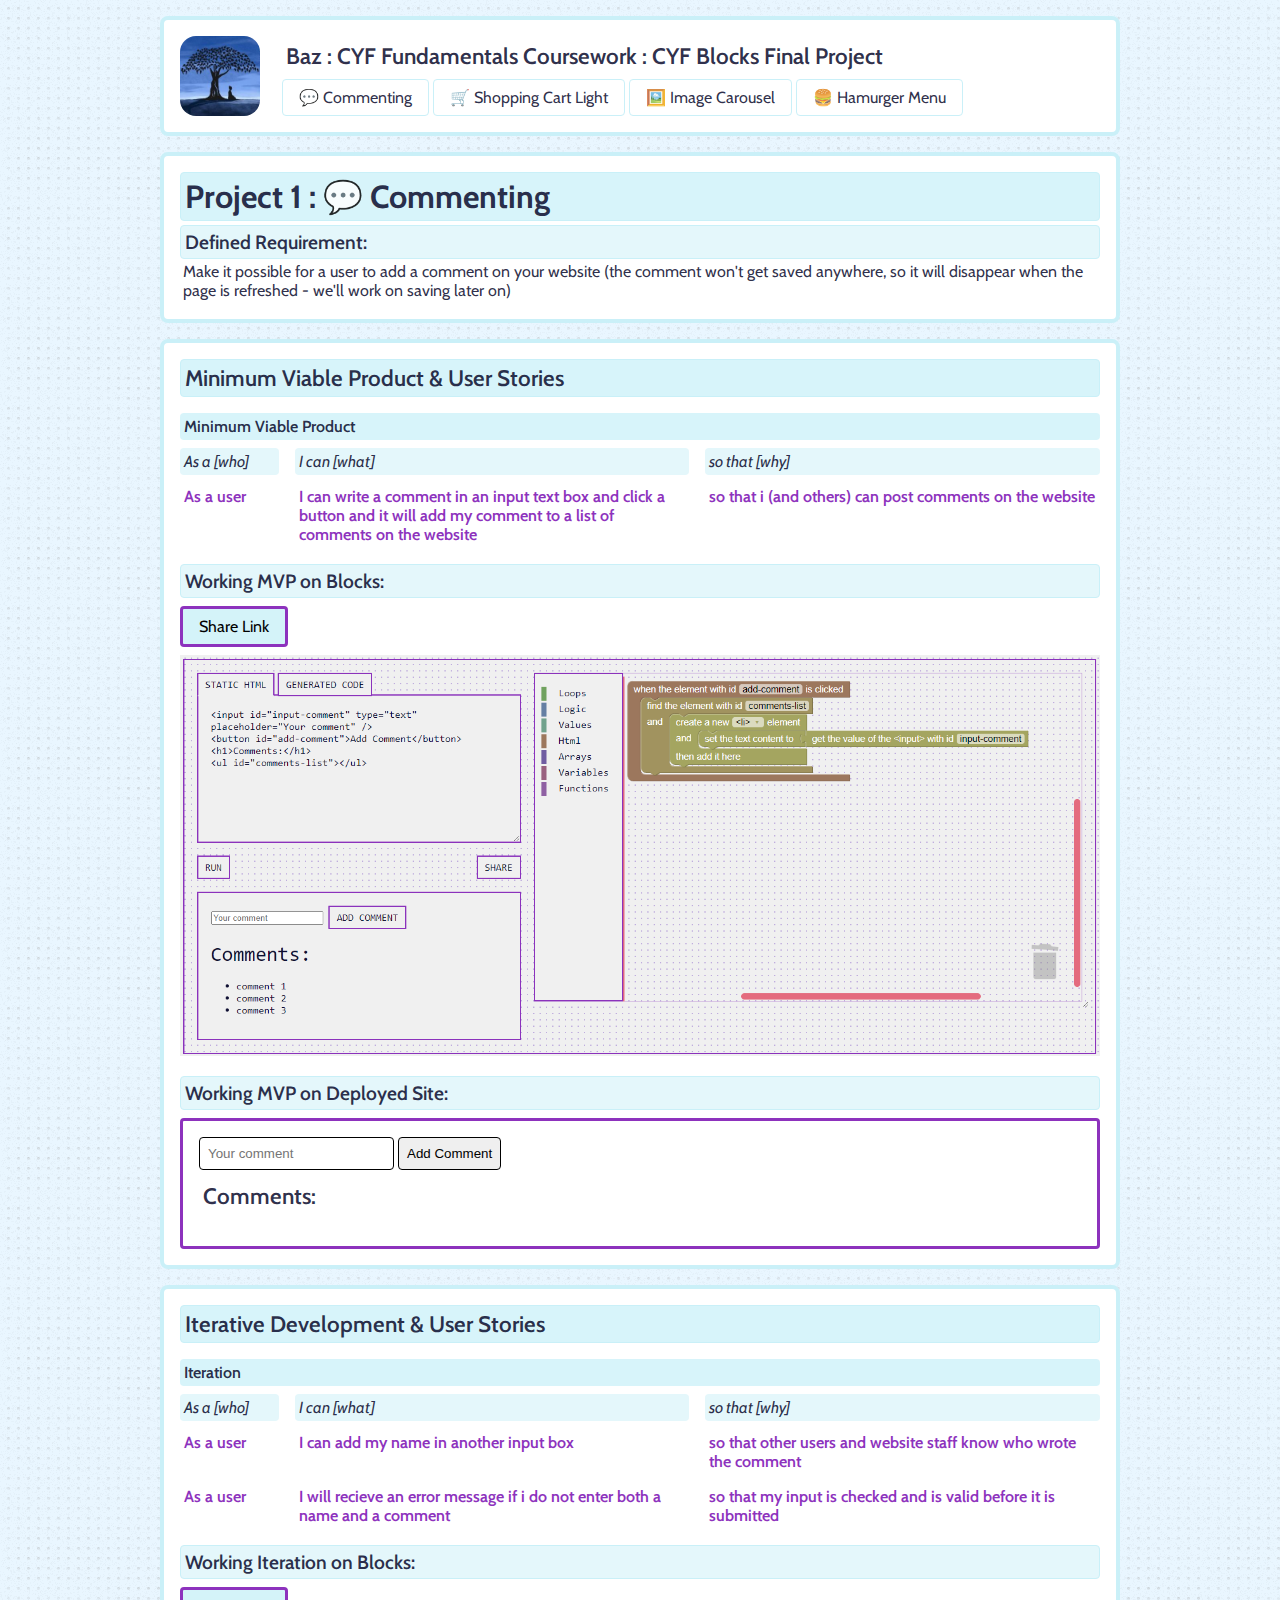
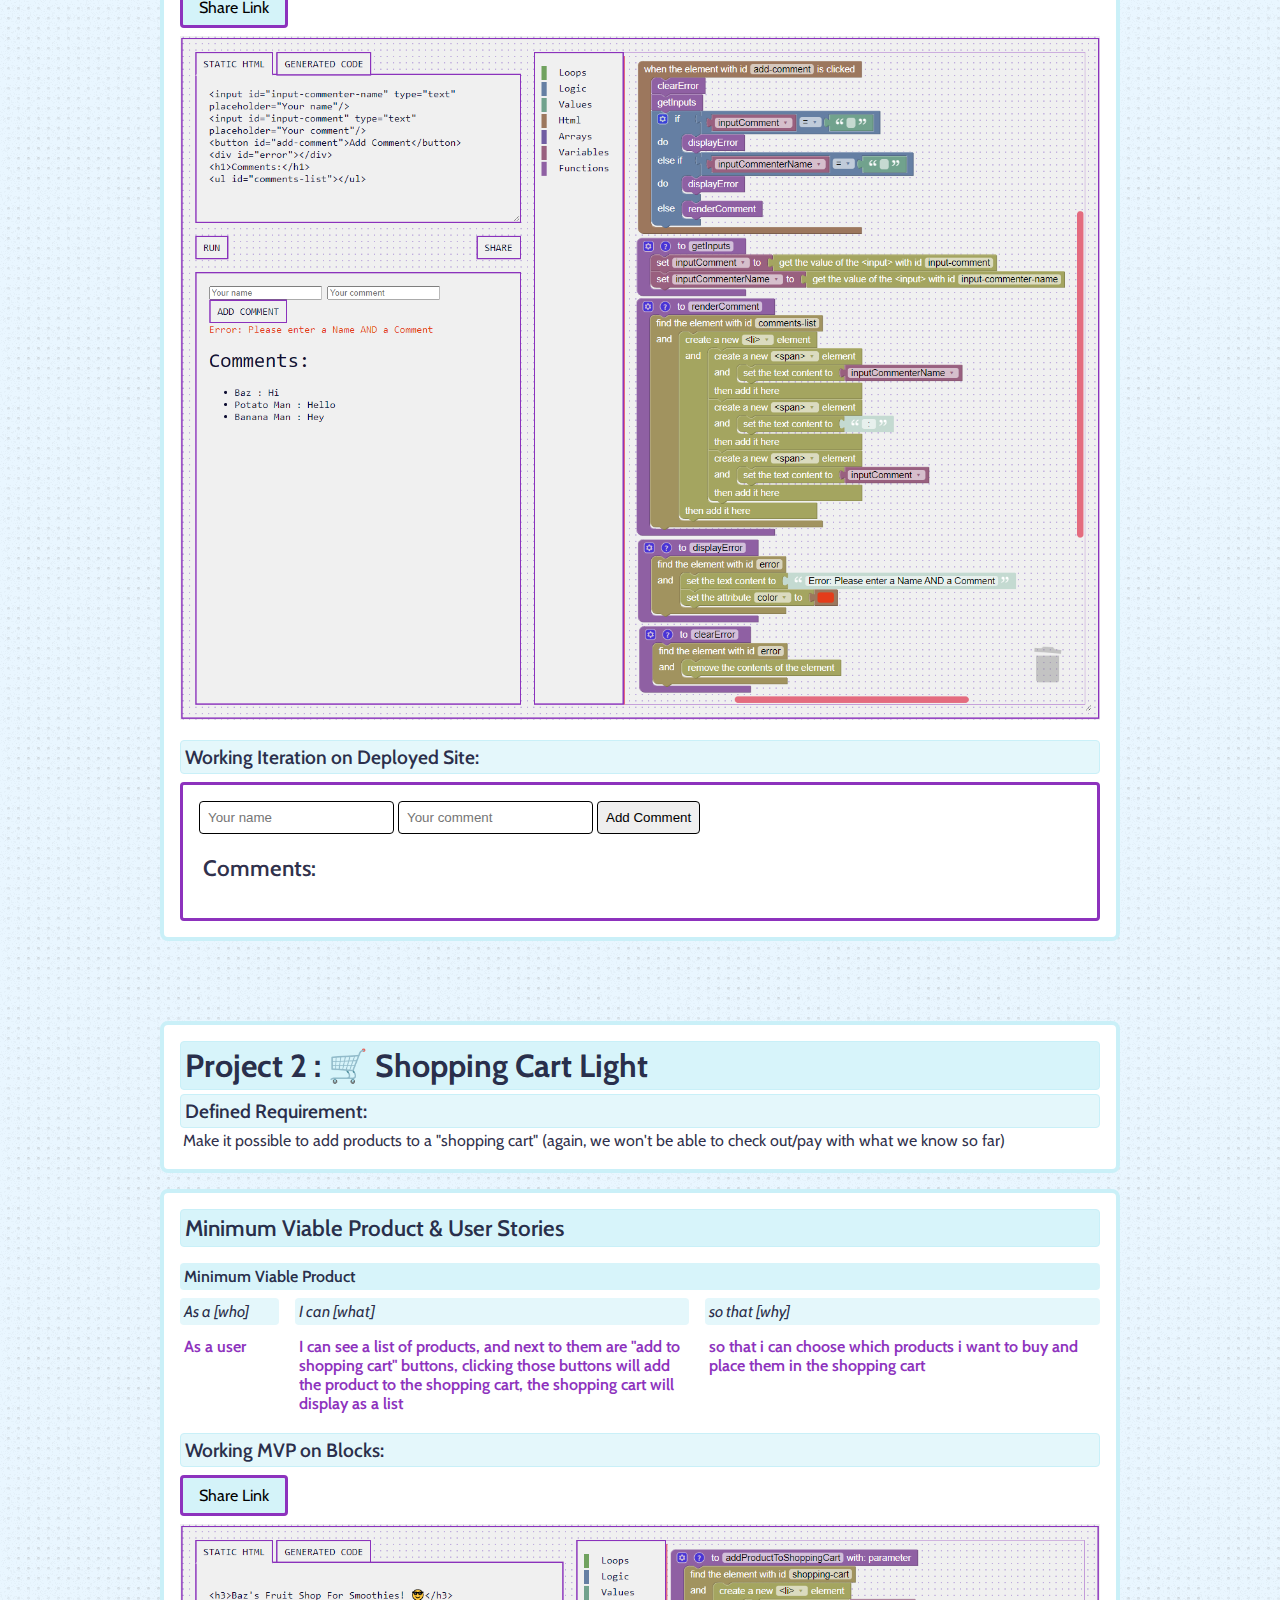
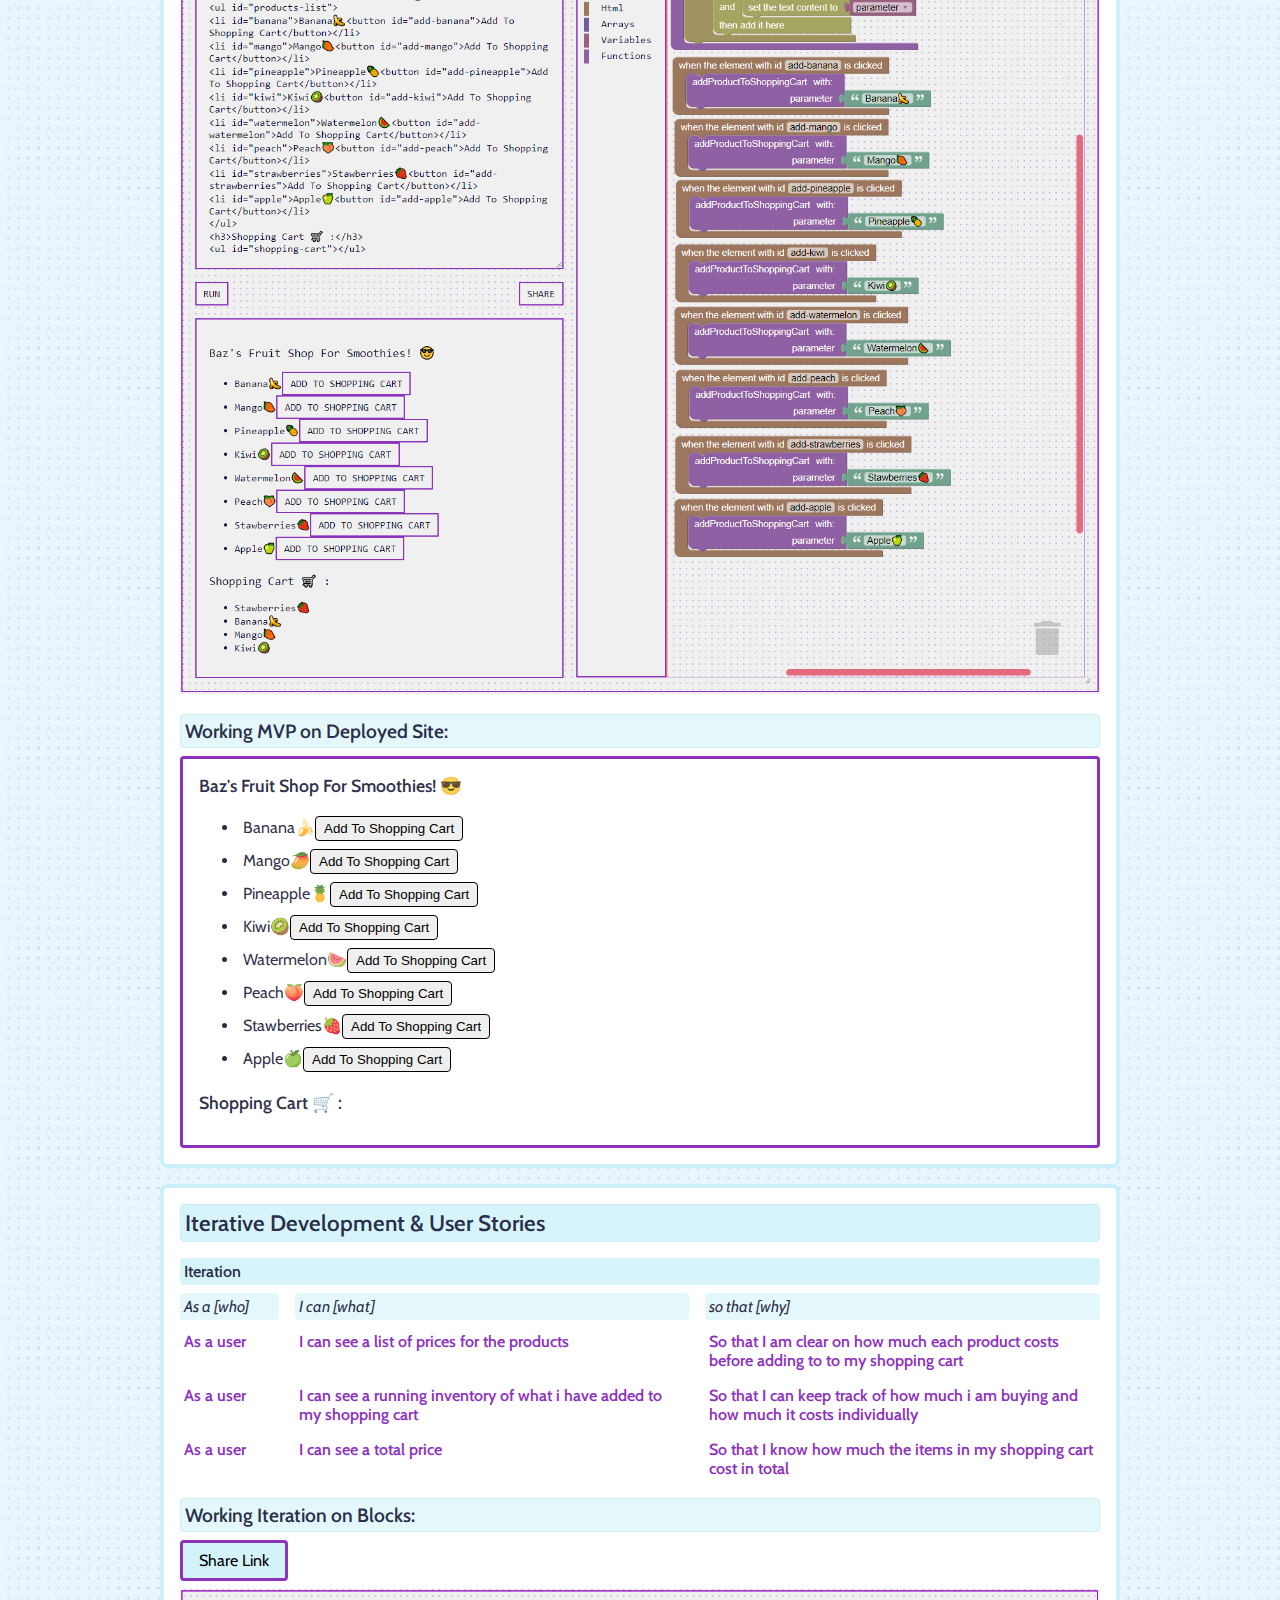
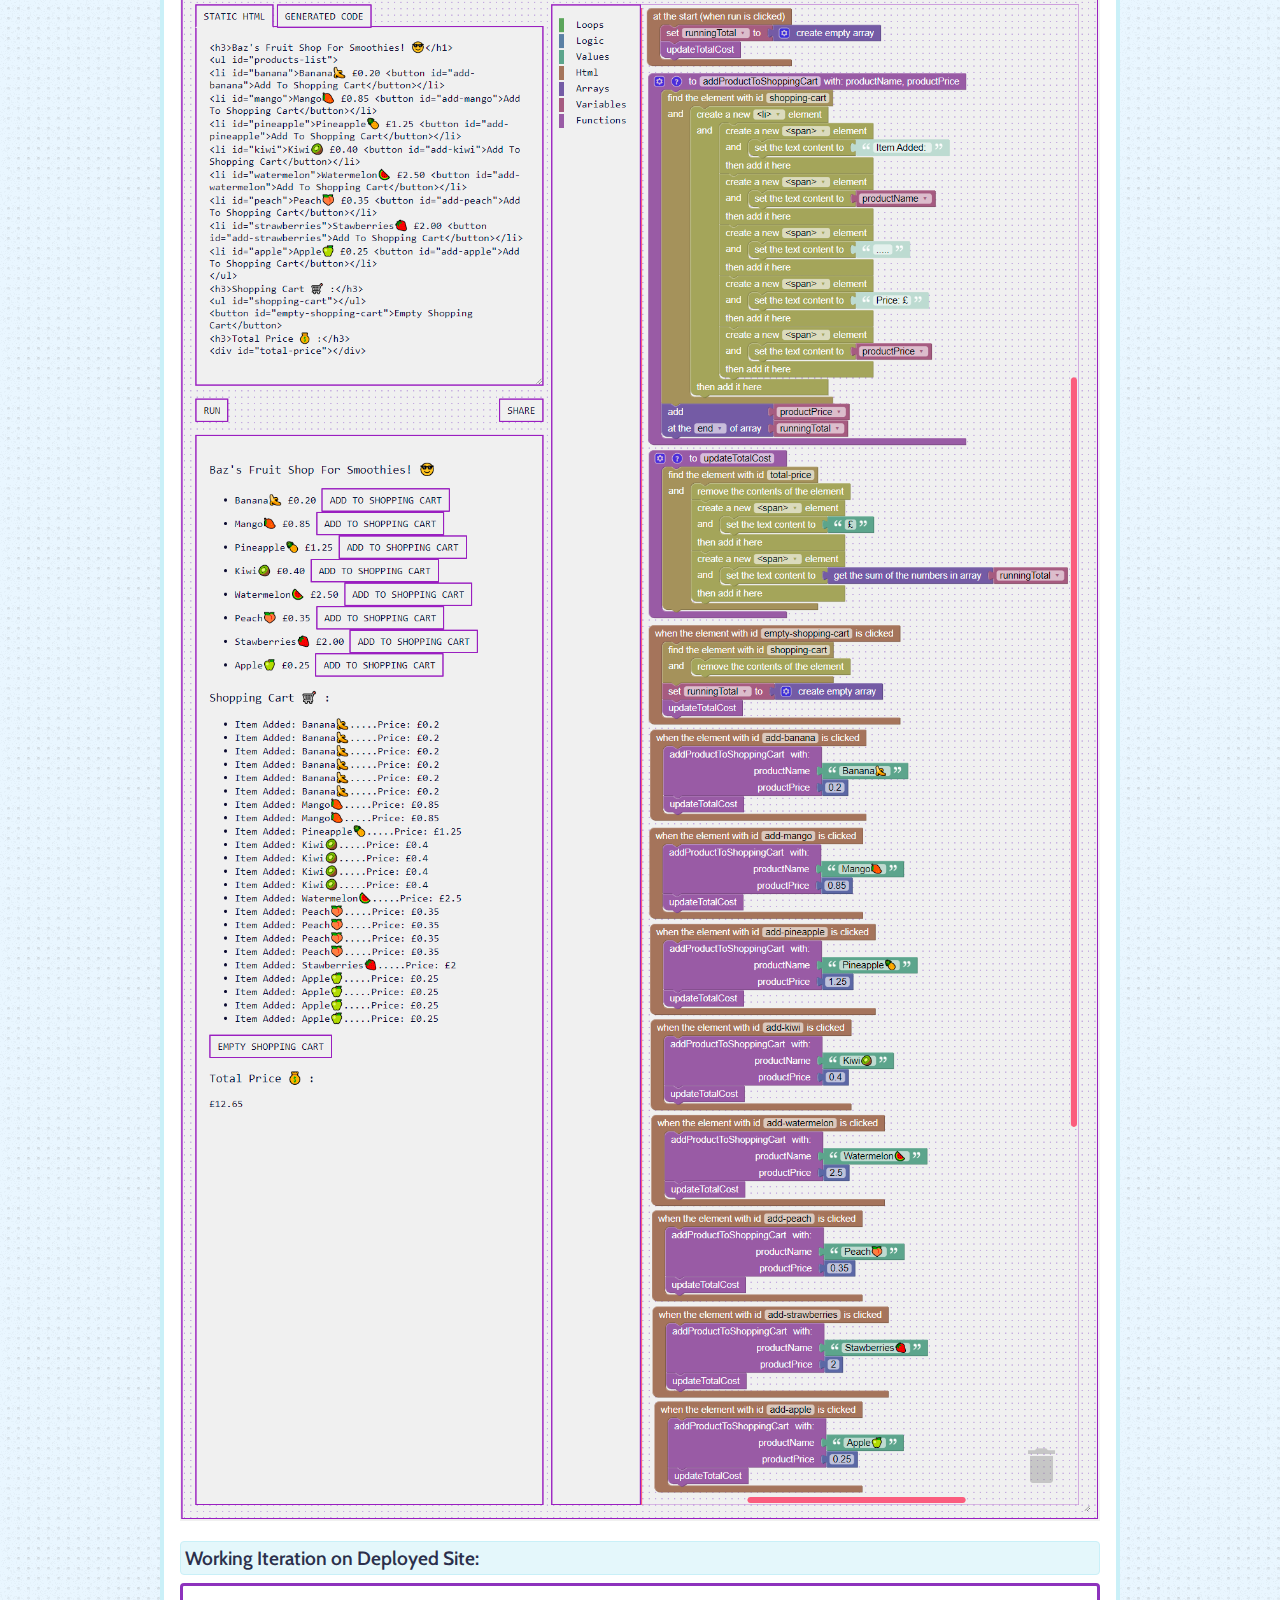
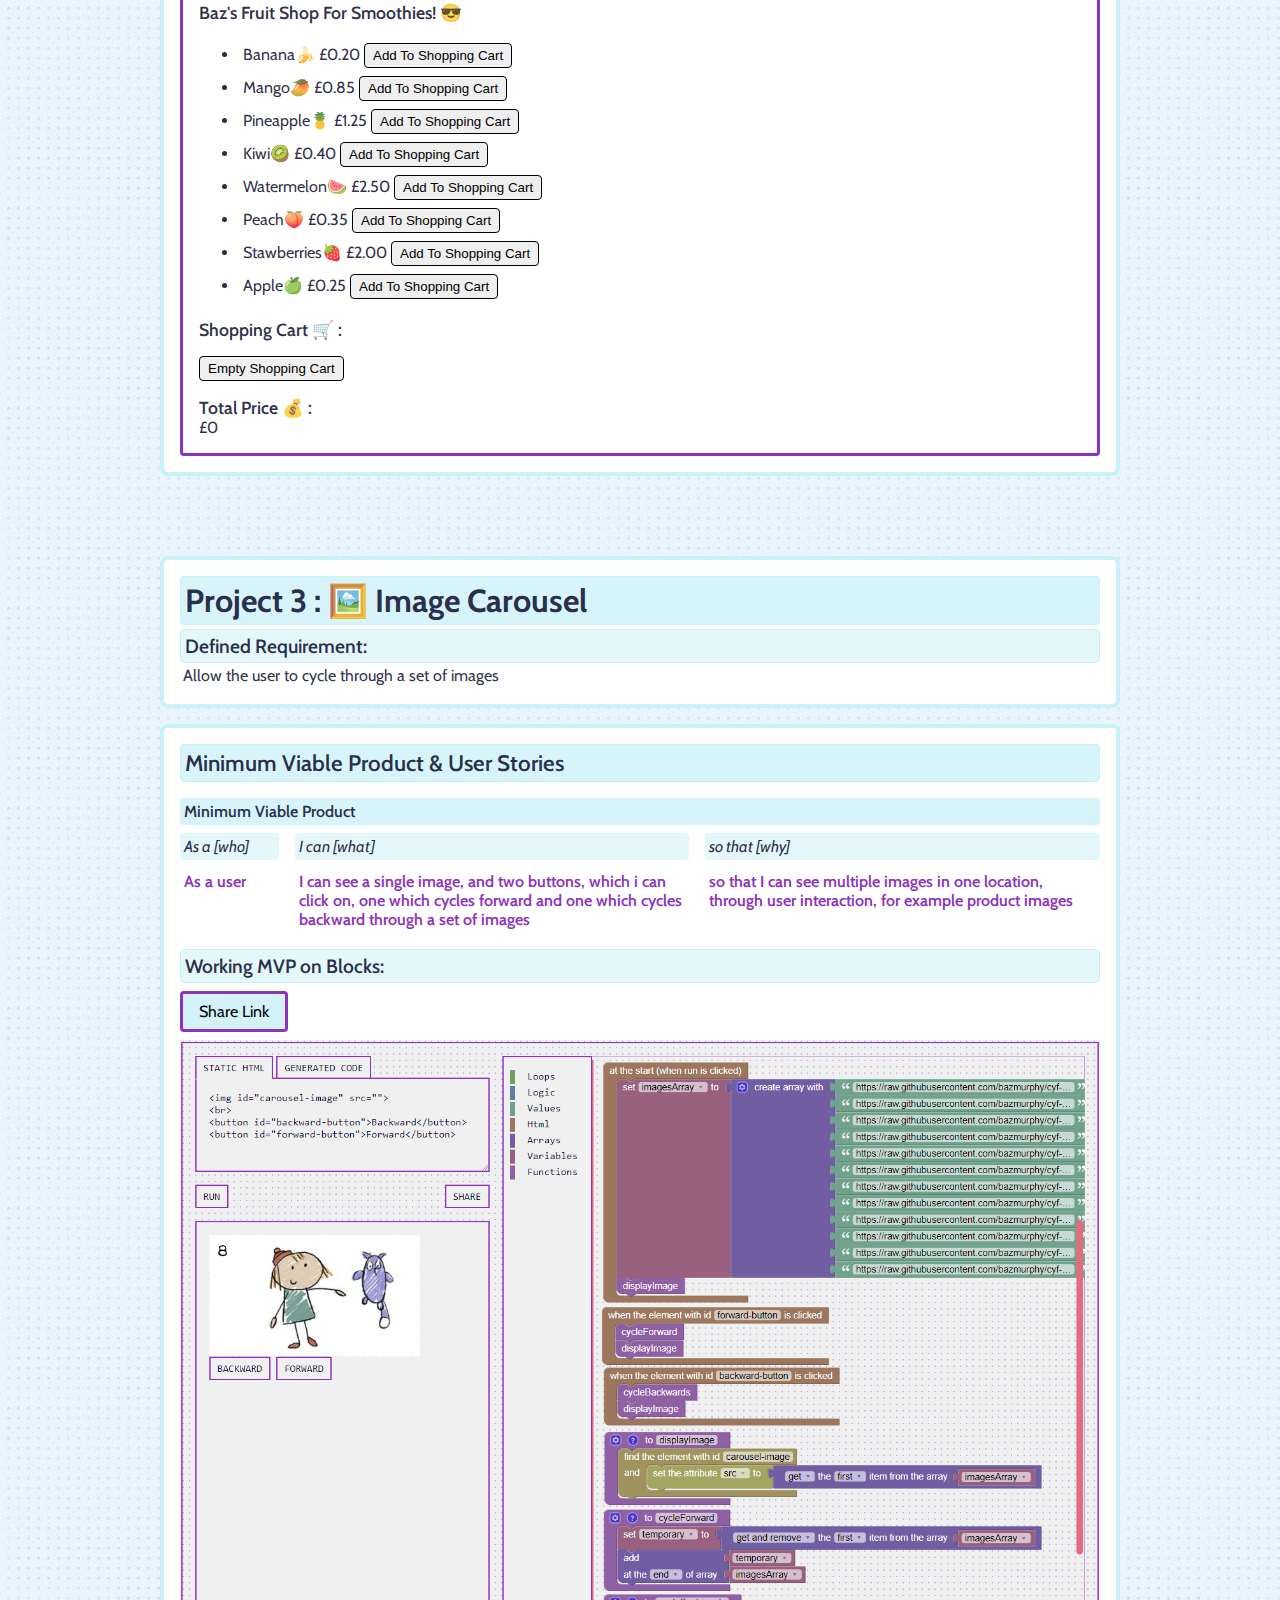
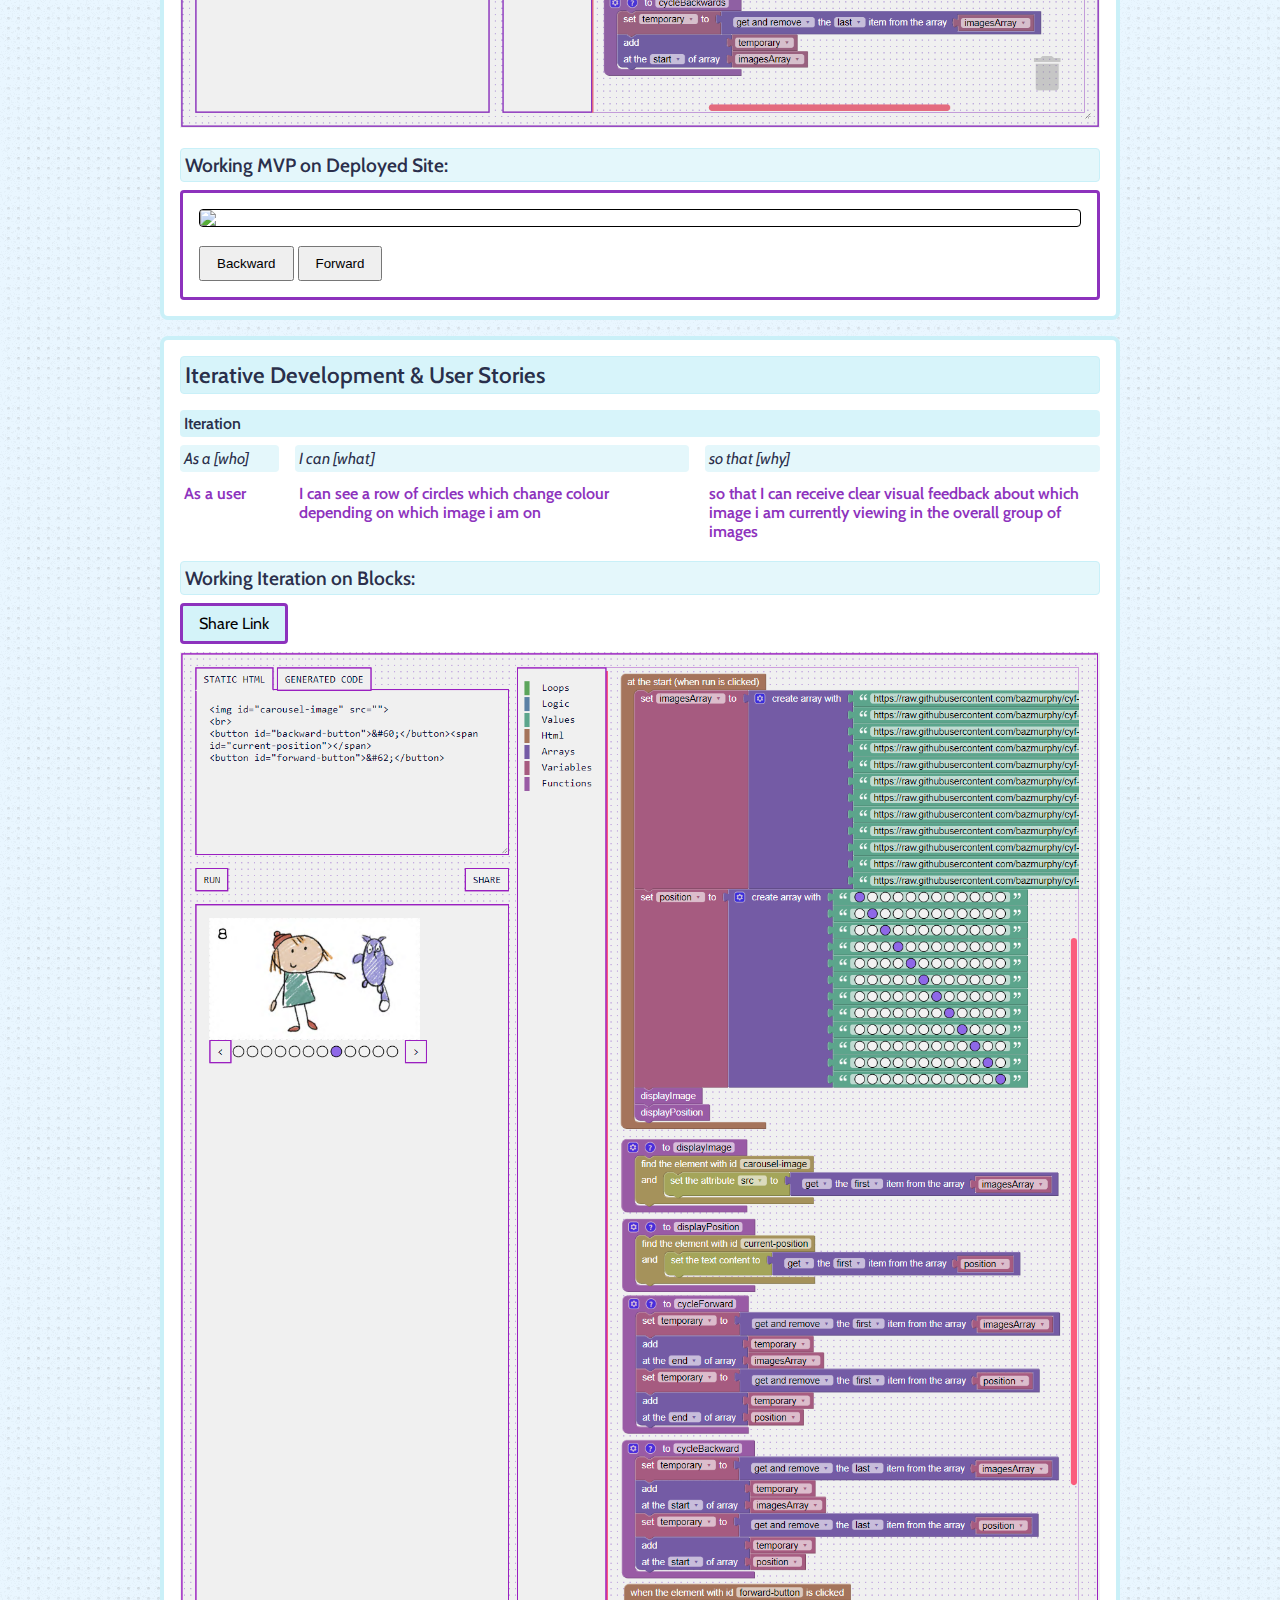
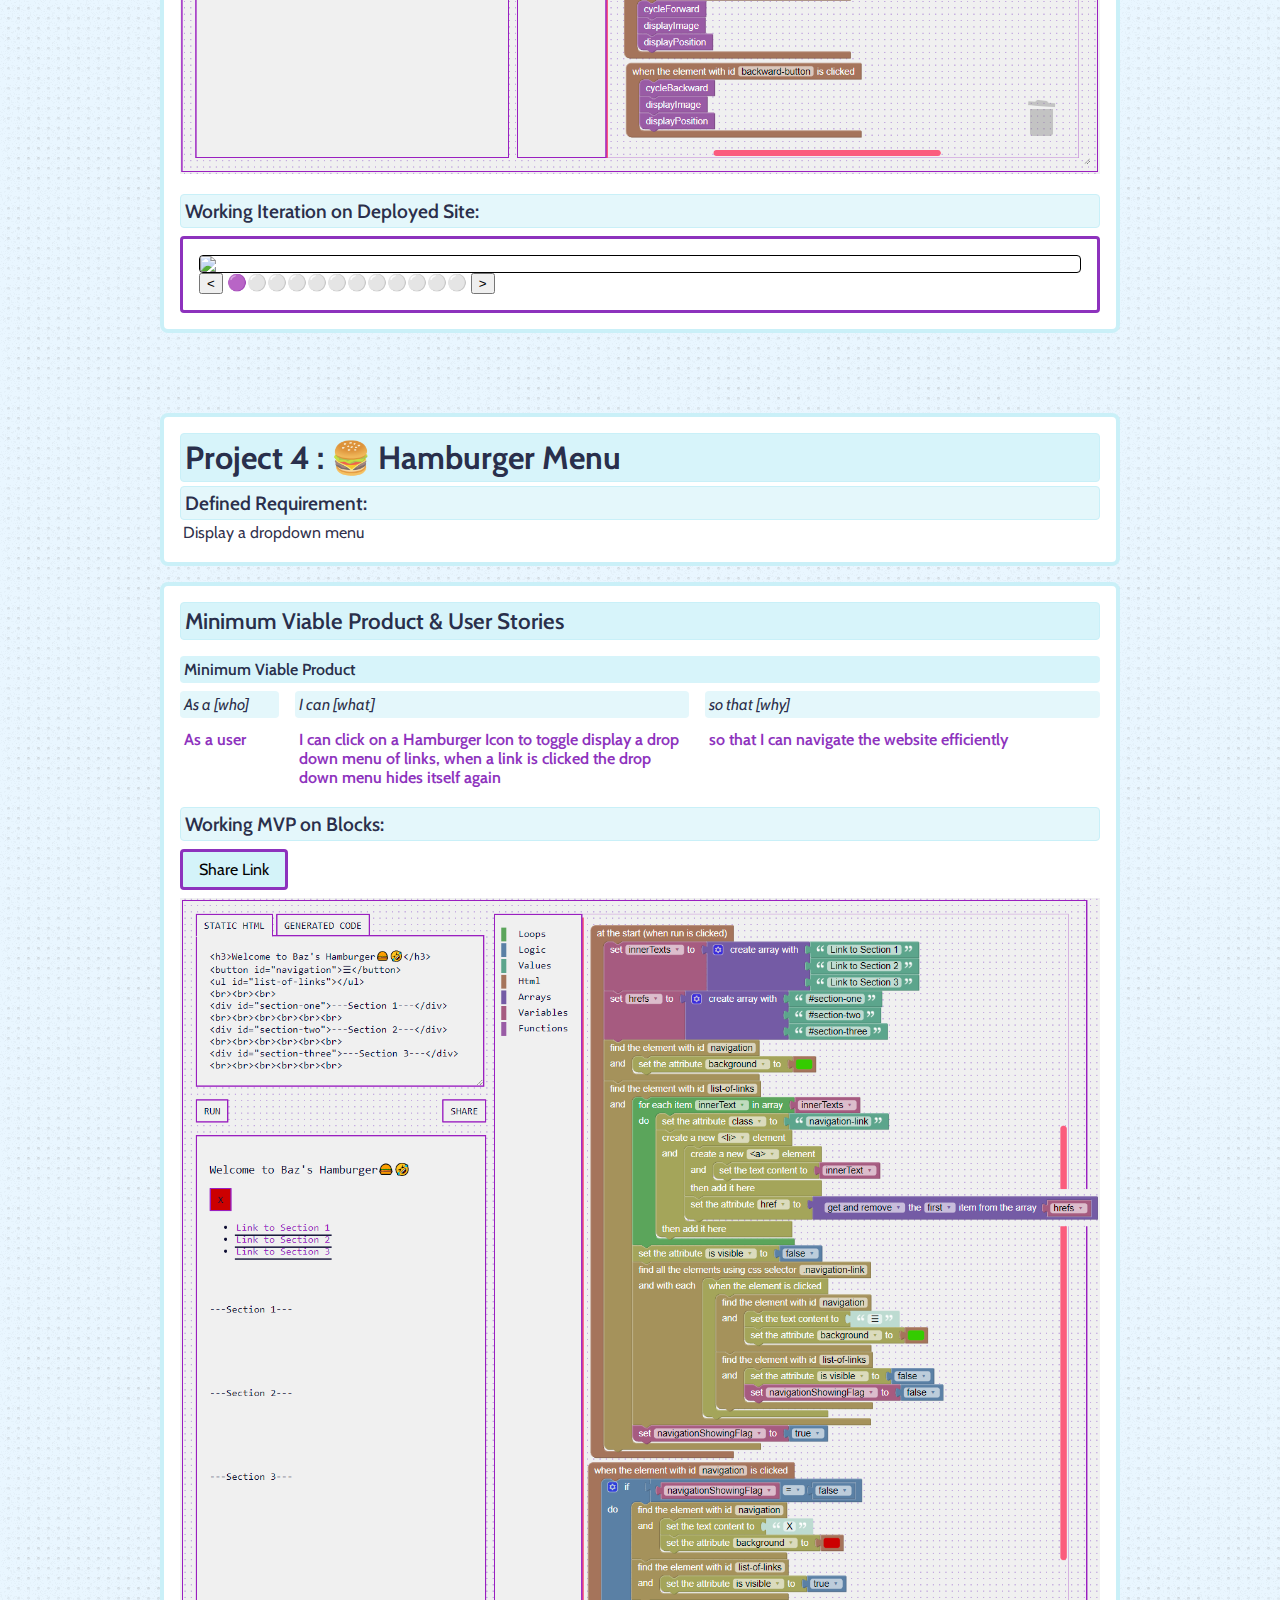
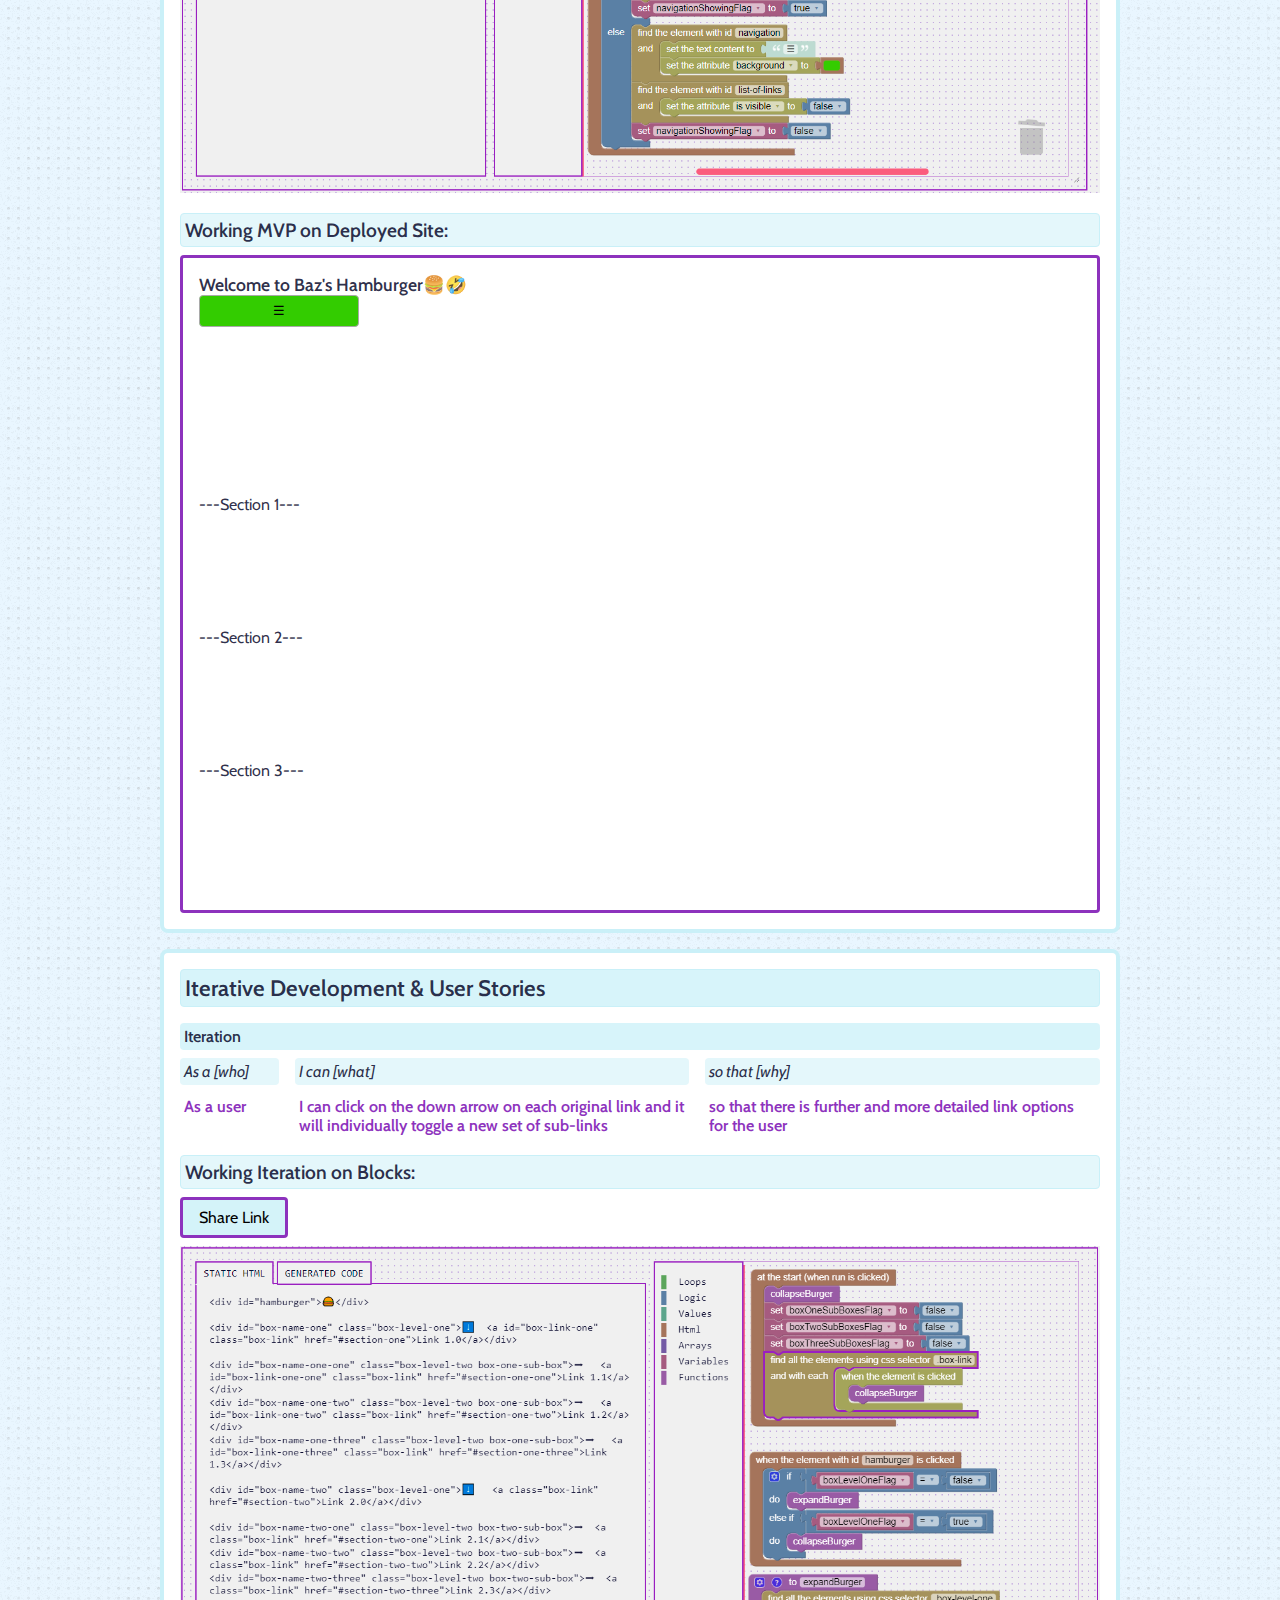
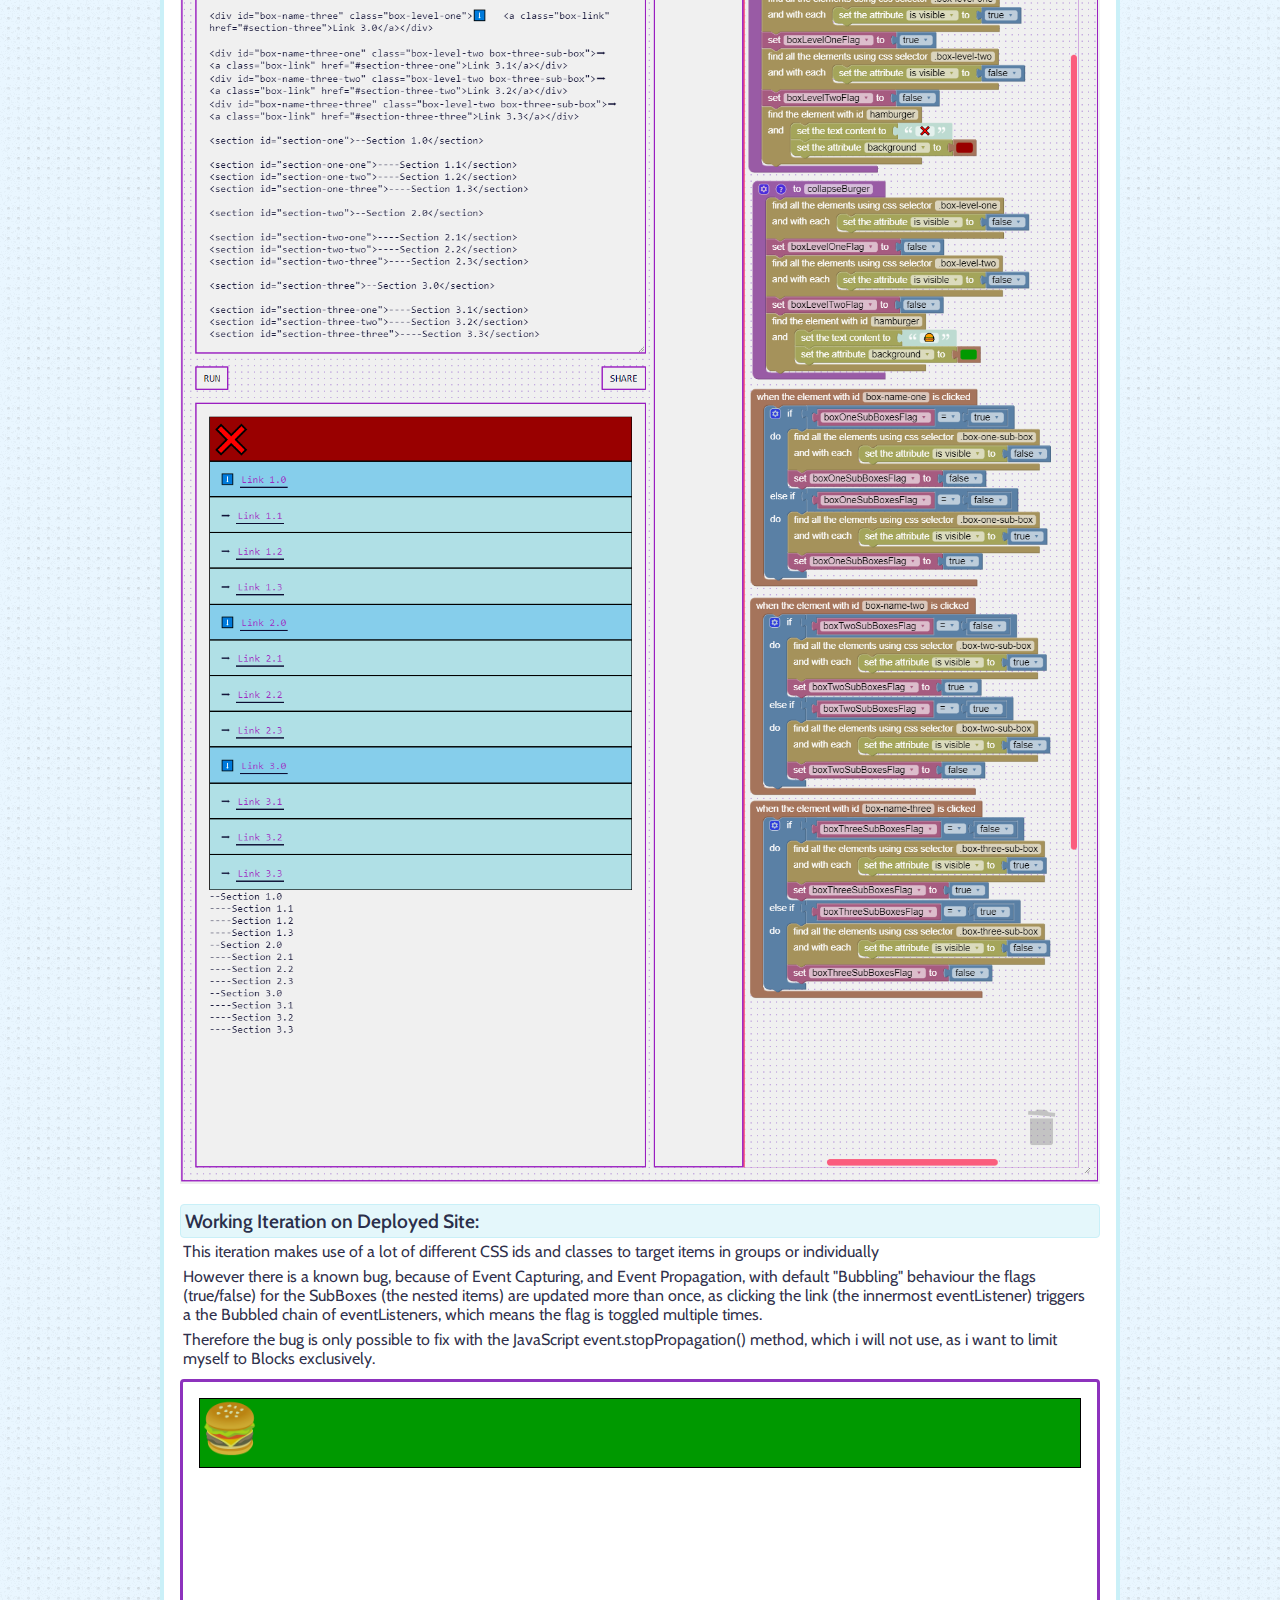
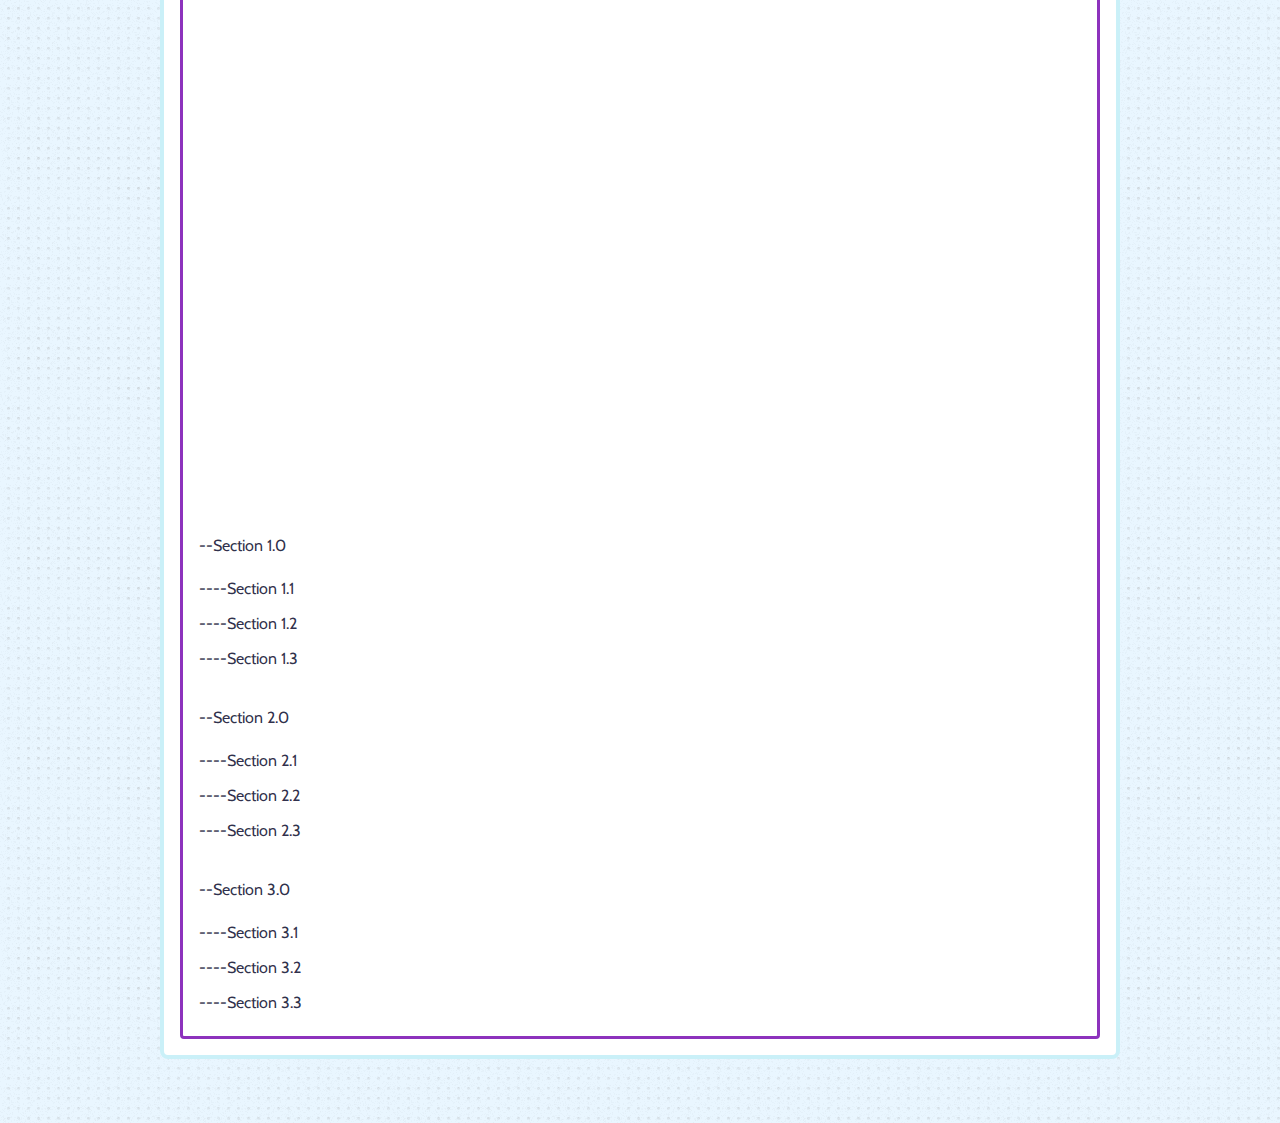
==== commit 6c551137: "added explanation of project 04 iteration issues, and some styling changes" ====
--- a/index.html
+++ b/index.html
@@ -18,10 +18,10 @@
             <a id="baz-image-link" href="https://github.com/bazmurphy/cyf-blocks-fp" target="_blank"><img id="baz-image" src="images/bazavatar.jpeg" alt=""></a>
             <h1 id="baz-title-h1"><a href="https://github.com/bazmurphy/cyf-blocks-fp" target="_blank">Baz</a> : CYF Fundamentals Coursework : CYF Blocks Final Project</h1>
             <nav id="baz-nav">
-                <a href="#project-one">1 : Commenting</a>
-                <a href="#project-two">2 : Shopping Cart Light</a>
-                <a href="#project-three">3 : Image Carousel</a>
-                <a href="#project-four">4 : Hamurger Menu</a>
+                <a href="#project-one">💬 Commenting</a>
+                <a href="#project-two"> 🛒 Shopping Cart Light</a>
+                <a href="#project-three">🖼️ Image Carousel</a>
+                <a href="#project-four">🍔 Hamurger Menu</a>
             </nav>
         </section>
 
@@ -40,8 +40,8 @@
         -->
 
         <section class="root-cell">
-            <h1 class="project-title" id="project-one">Project 1 : Commenting</h1>
-            <h2>Requirement:</h2>
+            <h1 class="project-title" id="project-one">Project 1 : 💬 Commenting</h1>
+            <h2>Defined Requirement:</h2>
             <p>Make it possible for a user to add a comment on your website (the comment won't get saved anywhere, so it will disappear
             when the page is refreshed - we'll work on saving later on)</p>
         </section>
@@ -122,8 +122,8 @@
         </section> -->
 
         <section class="root-cell">
-            <h1 class="project-title" id="project-two">Project 2 : Shopping Cart Light</h1>
-            <h2>Requirement:</h2>
+            <h1 class="project-title" id="project-two">Project 2 : 🛒 Shopping Cart Light</h1>
+            <h2>Defined Requirement:</h2>
             <p>Make it possible to add products to a "shopping cart" (again, we won't be able to check out/pay with what we know so
             far)</p>
         </section>
@@ -217,8 +217,8 @@
         </section> -->
         
         <section class="root-cell">
-            <h1 class="project-title" id="project-three">Project 3 : Image Carousel</h1>
-            <h2>Requirement:</h2>
+            <h1 class="project-title" id="project-three">Project 3 : 🖼️ Image Carousel</h1>
+            <h2>Defined Requirement:</h2>
             <p>Allow the user to cycle through a set of images</p>
         </section>
         
@@ -283,8 +283,8 @@
         </section> -->
 
         <section class="root-cell">
-            <h1 class="project-title" id="project-four">Project 4 : Hamburger Menu</h1>
-            <h2>Requirement:</h2>
+            <h1 class="project-title" id="project-four">Project 4 : 🍔 Hamburger Menu</h1>
+            <h2>Defined Requirement:</h2>
             <p>Display a dropdown menu</p>
         </section>
         
@@ -340,55 +340,59 @@
             </section>
             <section>
                 <h2>Working Iteration on Deployed Site:</h1>
-                    <section class="deployment">
-                        <div id="hamburger">🍔</div>
-
-                        <div id="box-name-one" class="box-level-one">⬇️ <a class="box-link" href="#section-one-zero">Link 1.0</a>
-                        </div>
-
-                        <div id="box-name-one-one" class="box-level-two box-one-sub-box">➡ <a id="box-link-one-one" class="box-link"
-                                href="#section-one-one">Link 1.1</a></div>
-                        <div id="box-name-one-two" class="box-level-two box-one-sub-box">➡ <a id="box-link-one-two" class="box-link"
-                                href="#section-one-two">Link 1.2</a></div>
-                        <div id="box-name-one-three" class="box-level-two box-one-sub-box">➡ <a id="box-link-one-three" class="box-link"
-                                href="#section-one-three">Link 1.3</a></div>
-
-                        <div id="box-name-two" class="box-level-one">⬇️ <a class="box-link" href="#section-two-zero">Link 2.0</a></div>
-
-                        <div id="box-name-two-one" class="box-level-two box-two-sub-box">➡ <a class="box-link" href="#section-two-one">Link
-                                2.1</a></div>
-                        <div id="box-name-two-two" class="box-level-two box-two-sub-box">➡ <a class="box-link" href="#section-two-two">Link
-                                2.2</a></div>
-                        <div id="box-name-two-three" class="box-level-two box-two-sub-box">➡ <a class="box-link" href="#section-two-three">Link
-                                2.3</a></div>
-
-                        <div id="box-name-three" class="box-level-one">⬇️ <a class="box-link" href="#section-three-zero">Link 3.0</a></div>
-
-                        <div id="box-name-three-one" class="box-level-two box-three-sub-box">➡ <a class="box-link"
-                                href="#section-three-one">Link 3.1</a></div>
-                        <div id="box-name-three-two" class="box-level-two box-three-sub-box">➡ <a class="box-link"
-                                href="#section-three-two">Link 3.2</a></div>
-                        <div id="box-name-three-three" class="box-level-two box-three-sub-box">➡ <a class="box-link"
-                                href="#section-three-three">Link 3.3</a></div>
-
-                        <section id="section-one-zero">--Section 1.0</section>
-
-                        <section id="section-one-one">----Section 1.1</section>
-                        <section id="section-one-two">----Section 1.2</section>
-                        <section id="section-one-three">----Section 1.3</section>
-
-                        <section id="section-two-zero">--Section 2.0</section>
-
-                        <section id="section-two-one">----Section 2.1</section>
-                        <section id="section-two-two">----Section 2.2</section>
-                        <section id="section-two-three">----Section 2.3</section>
-
-                        <section id="section-three-zero">--Section 3.0</section>
-
-                        <section id="section-three-one">----Section 3.1</section>
-                        <section id="section-three-two">----Section 3.2</section>
-                        <section id="section-three-three">----Section 3.3</section>
-                    </section>
+                <p>This iteration makes use of a lot of different CSS ids and classes to target items in groups or individually</p>
+                <p>However there is a known bug, because of Event Capturing, and Event Propagation, with default "Bubbling" behaviour the flags (true/false) for the SubBoxes (the nested items) are updated more than once, as clicking the link (the innermost eventListener) triggers a the Bubbled chain of eventListeners, which means the flag is toggled multiple times.
+                <p>Therefore the bug is only possible to fix with the JavaScript event.stopPropagation() method, which i will not
+                    use, as i want to limit myself to Blocks exclusively.</p>
+                <section class="deployment">
+                    <div id="hamburger">🍔</div>
+
+                    <div id="box-name-one" class="box-level-one">⬇️ <a class="box-link" href="#section-one-zero">Link 1.0</a>
+                    </div>
+
+                    <div id="box-name-one-one" class="box-level-two box-one-sub-box">➡ <a id="box-link-one-one" class="box-link"
+                            href="#section-one-one">Link 1.1</a></div>
+                    <div id="box-name-one-two" class="box-level-two box-one-sub-box">➡ <a id="box-link-one-two" class="box-link"
+                            href="#section-one-two">Link 1.2</a></div>
+                    <div id="box-name-one-three" class="box-level-two box-one-sub-box">➡ <a id="box-link-one-three" class="box-link"
+                            href="#section-one-three">Link 1.3</a></div>
+
+                    <div id="box-name-two" class="box-level-one">⬇️ <a class="box-link" href="#section-two-zero">Link 2.0</a></div>
+
+                    <div id="box-name-two-one" class="box-level-two box-two-sub-box">➡ <a class="box-link" href="#section-two-one">Link
+                            2.1</a></div>
+                    <div id="box-name-two-two" class="box-level-two box-two-sub-box">➡ <a class="box-link" href="#section-two-two">Link
+                            2.2</a></div>
+                    <div id="box-name-two-three" class="box-level-two box-two-sub-box">➡ <a class="box-link" href="#section-two-three">Link
+                            2.3</a></div>
+
+                    <div id="box-name-three" class="box-level-one">⬇️ <a class="box-link" href="#section-three-zero">Link 3.0</a></div>
+
+                    <div id="box-name-three-one" class="box-level-two box-three-sub-box">➡ <a class="box-link"
+                            href="#section-three-one">Link 3.1</a></div>
+                    <div id="box-name-three-two" class="box-level-two box-three-sub-box">➡ <a class="box-link"
+                            href="#section-three-two">Link 3.2</a></div>
+                    <div id="box-name-three-three" class="box-level-two box-three-sub-box">➡ <a class="box-link"
+                            href="#section-three-three">Link 3.3</a></div>
+
+                    <section id="section-one-zero">--Section 1.0</section>
+                    
+                    <section id="section-one-one">----Section 1.1</section>
+                    <section id="section-one-two">----Section 1.2</section>
+                    <section id="section-one-three">----Section 1.3</section>
+
+                    <section id="section-two-zero">--Section 2.0</section>
+
+                    <section id="section-two-one">----Section 2.1</section>
+                    <section id="section-two-two">----Section 2.2</section>
+                    <section id="section-two-three">----Section 2.3</section>
+
+                    <section id="section-three-zero">--Section 3.0</section>
+
+                    <section id="section-three-one">----Section 3.1</section>
+                    <section id="section-three-two">----Section 3.2</section>
+                    <section id="section-three-three">----Section 3.3</section>
+                </section>
             </section>
         </section>
         
--- a/css/styles.css
+++ b/css/styles.css
@@ -337,4 +337,20 @@
     border: 0.1rem solid black;
     background: powderblue;
     padding: 1rem;
+}
+
+#section-one-zero, #section-two-zero, #section-three-zero {
+padding: 2rem 0 1rem 0;
+}
+
+#section-one-one, 
+#section-one-two, 
+#section-one-three, 
+#section-two-one, 
+#section-two-two, 
+#section-two-three, 
+#section-three-one,
+#section-three-two,
+#section-three-three {
+padding: 0.5rem 0;
 }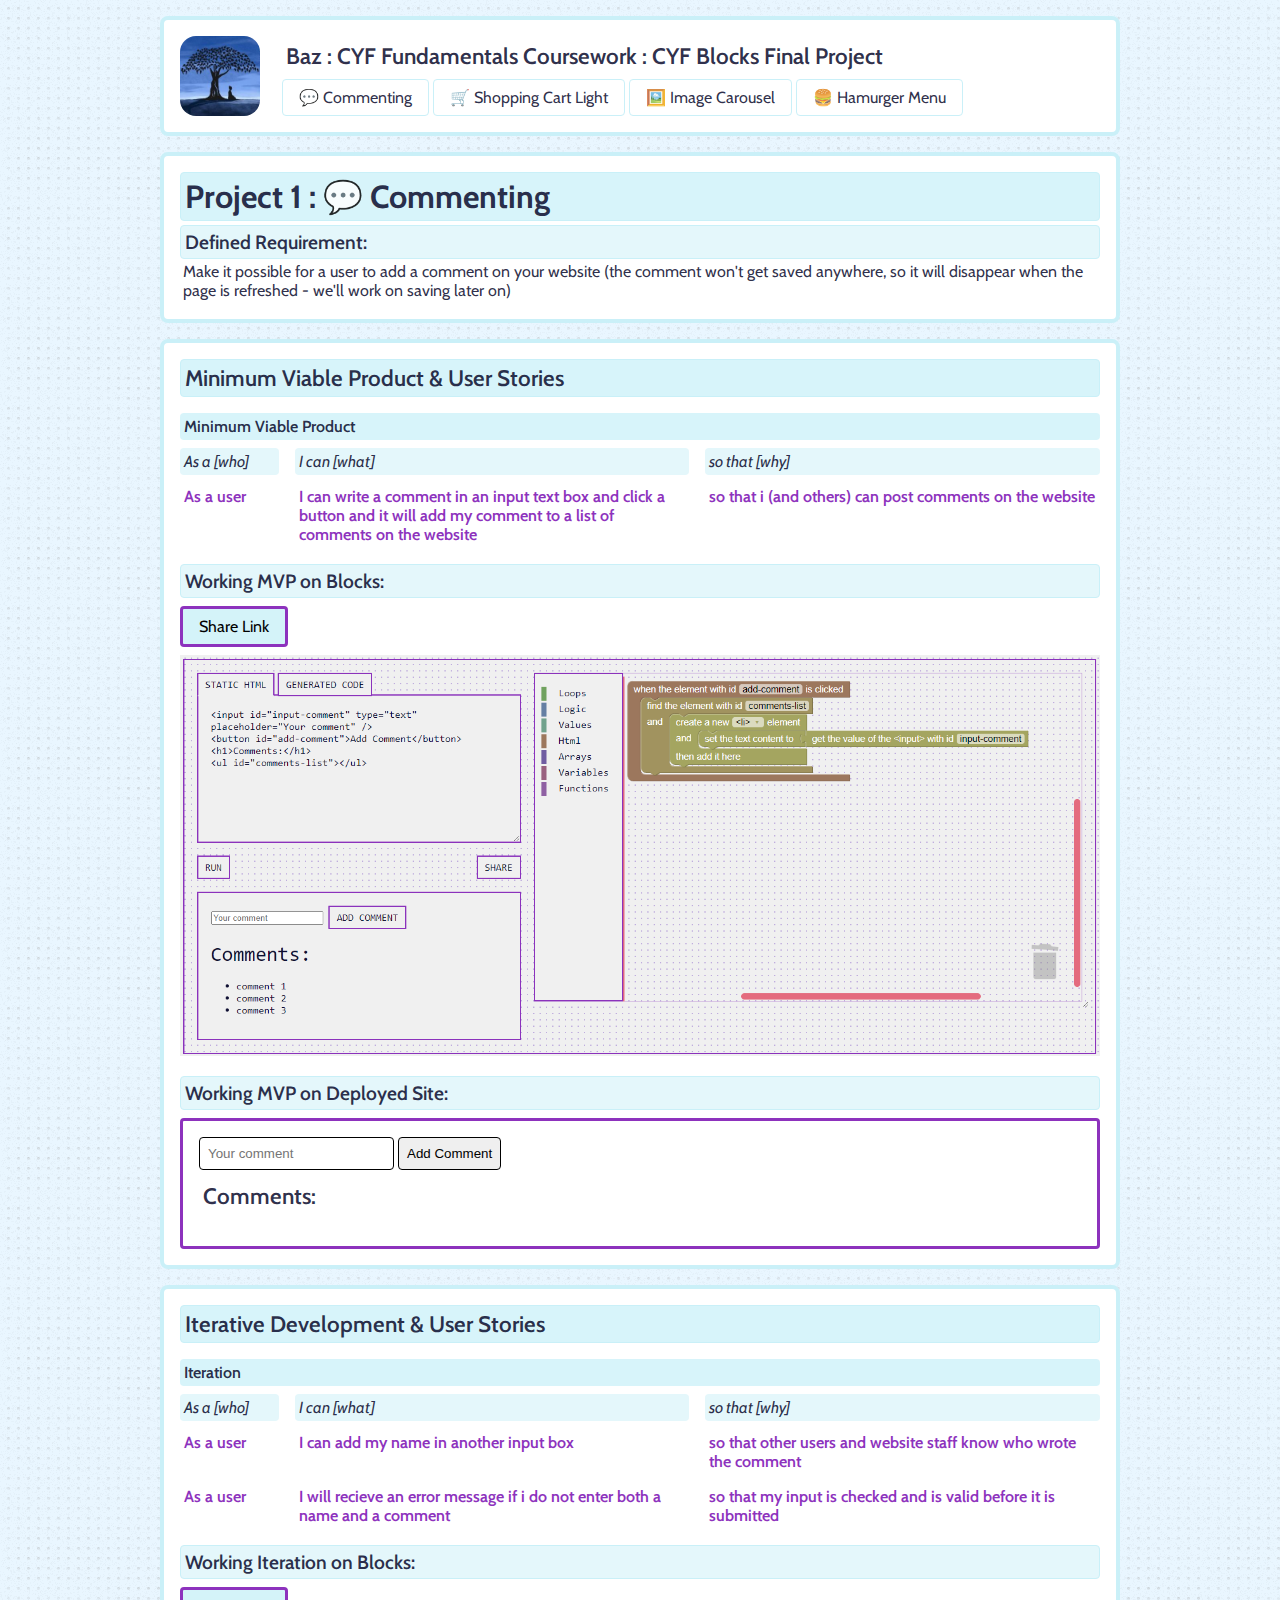
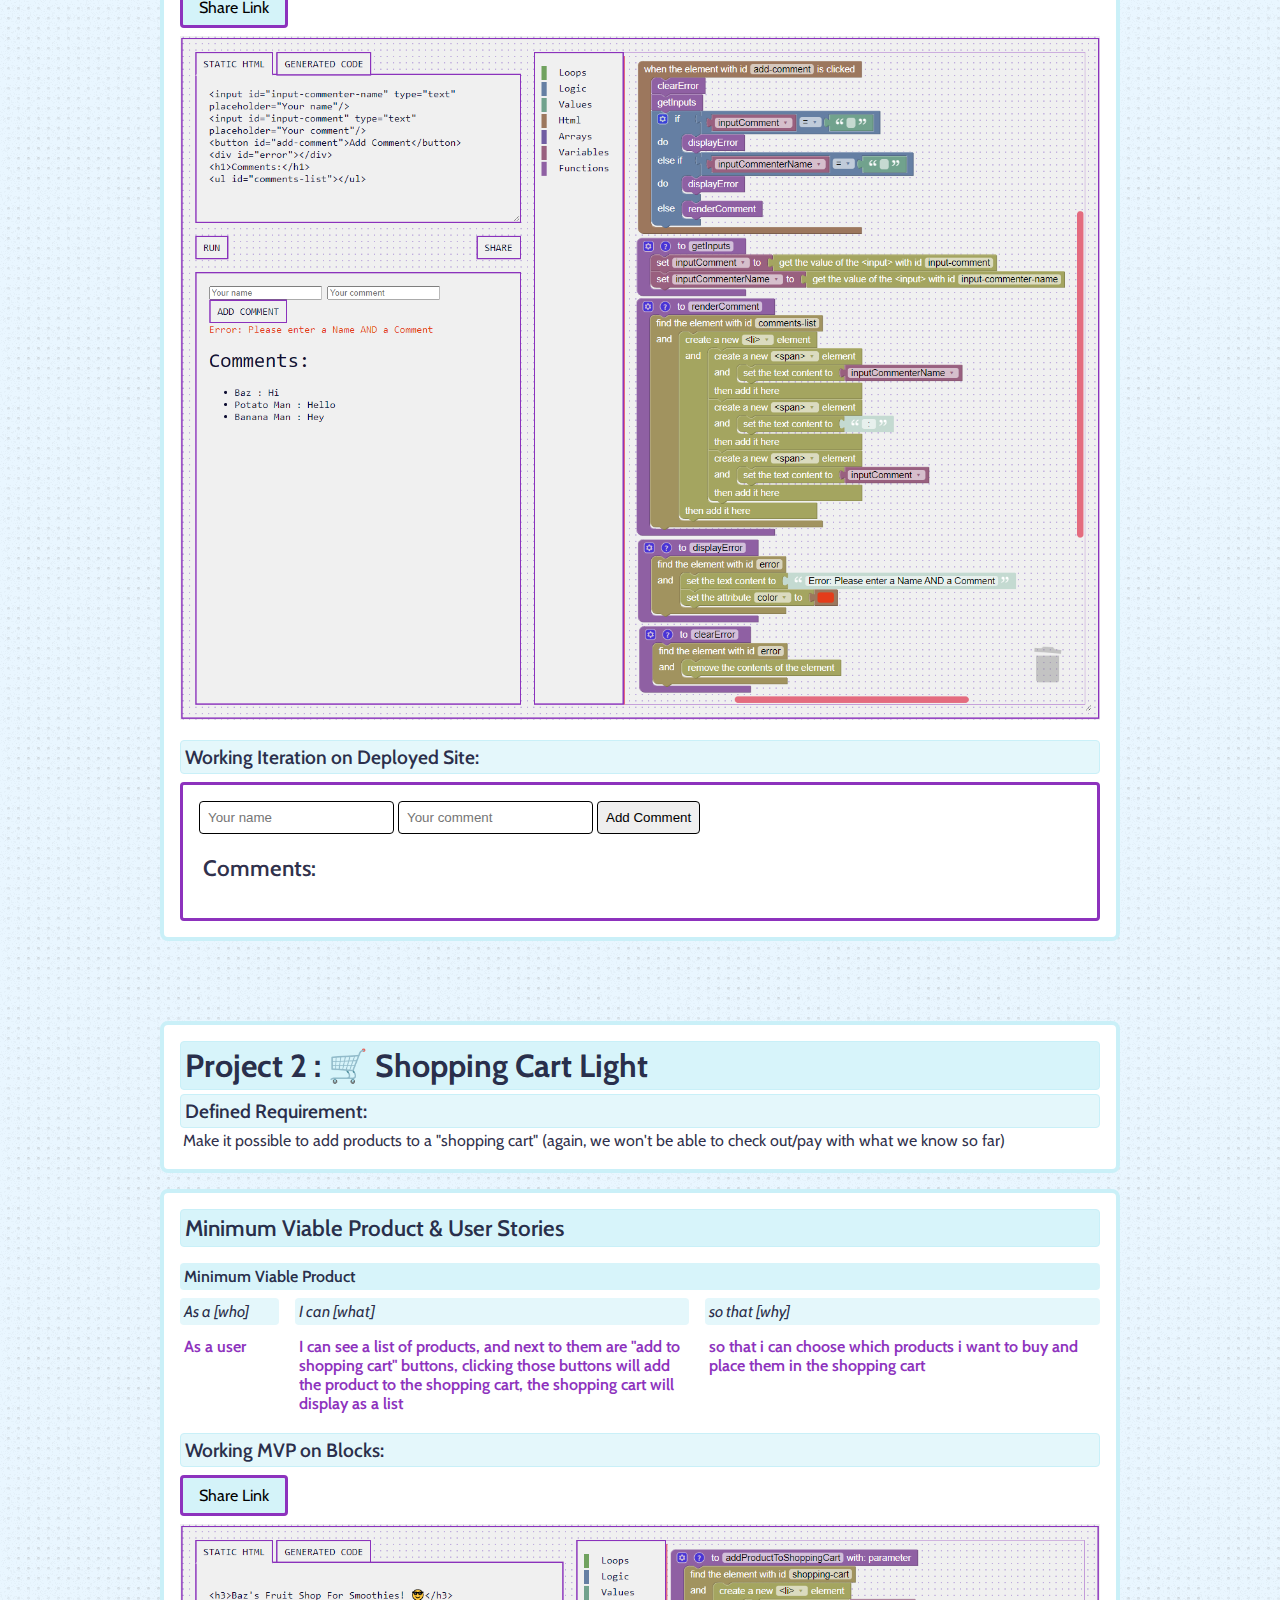
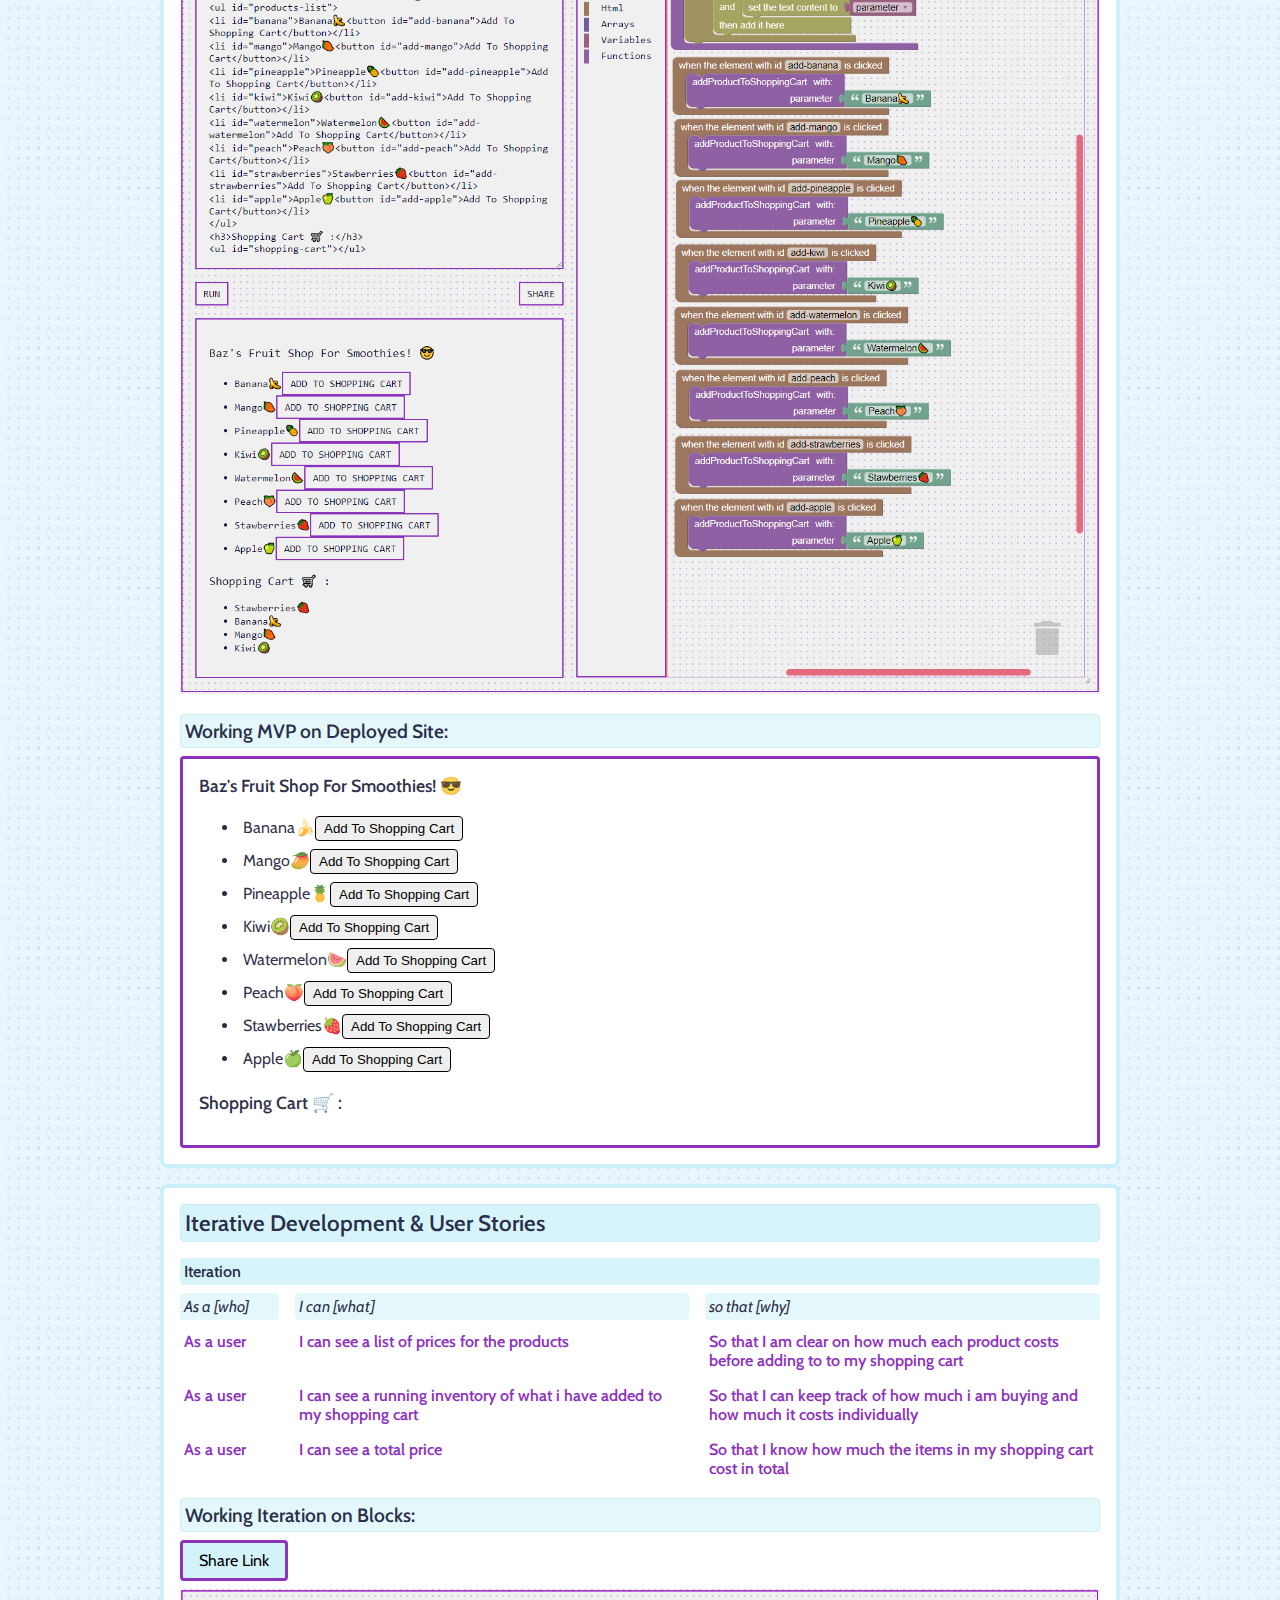
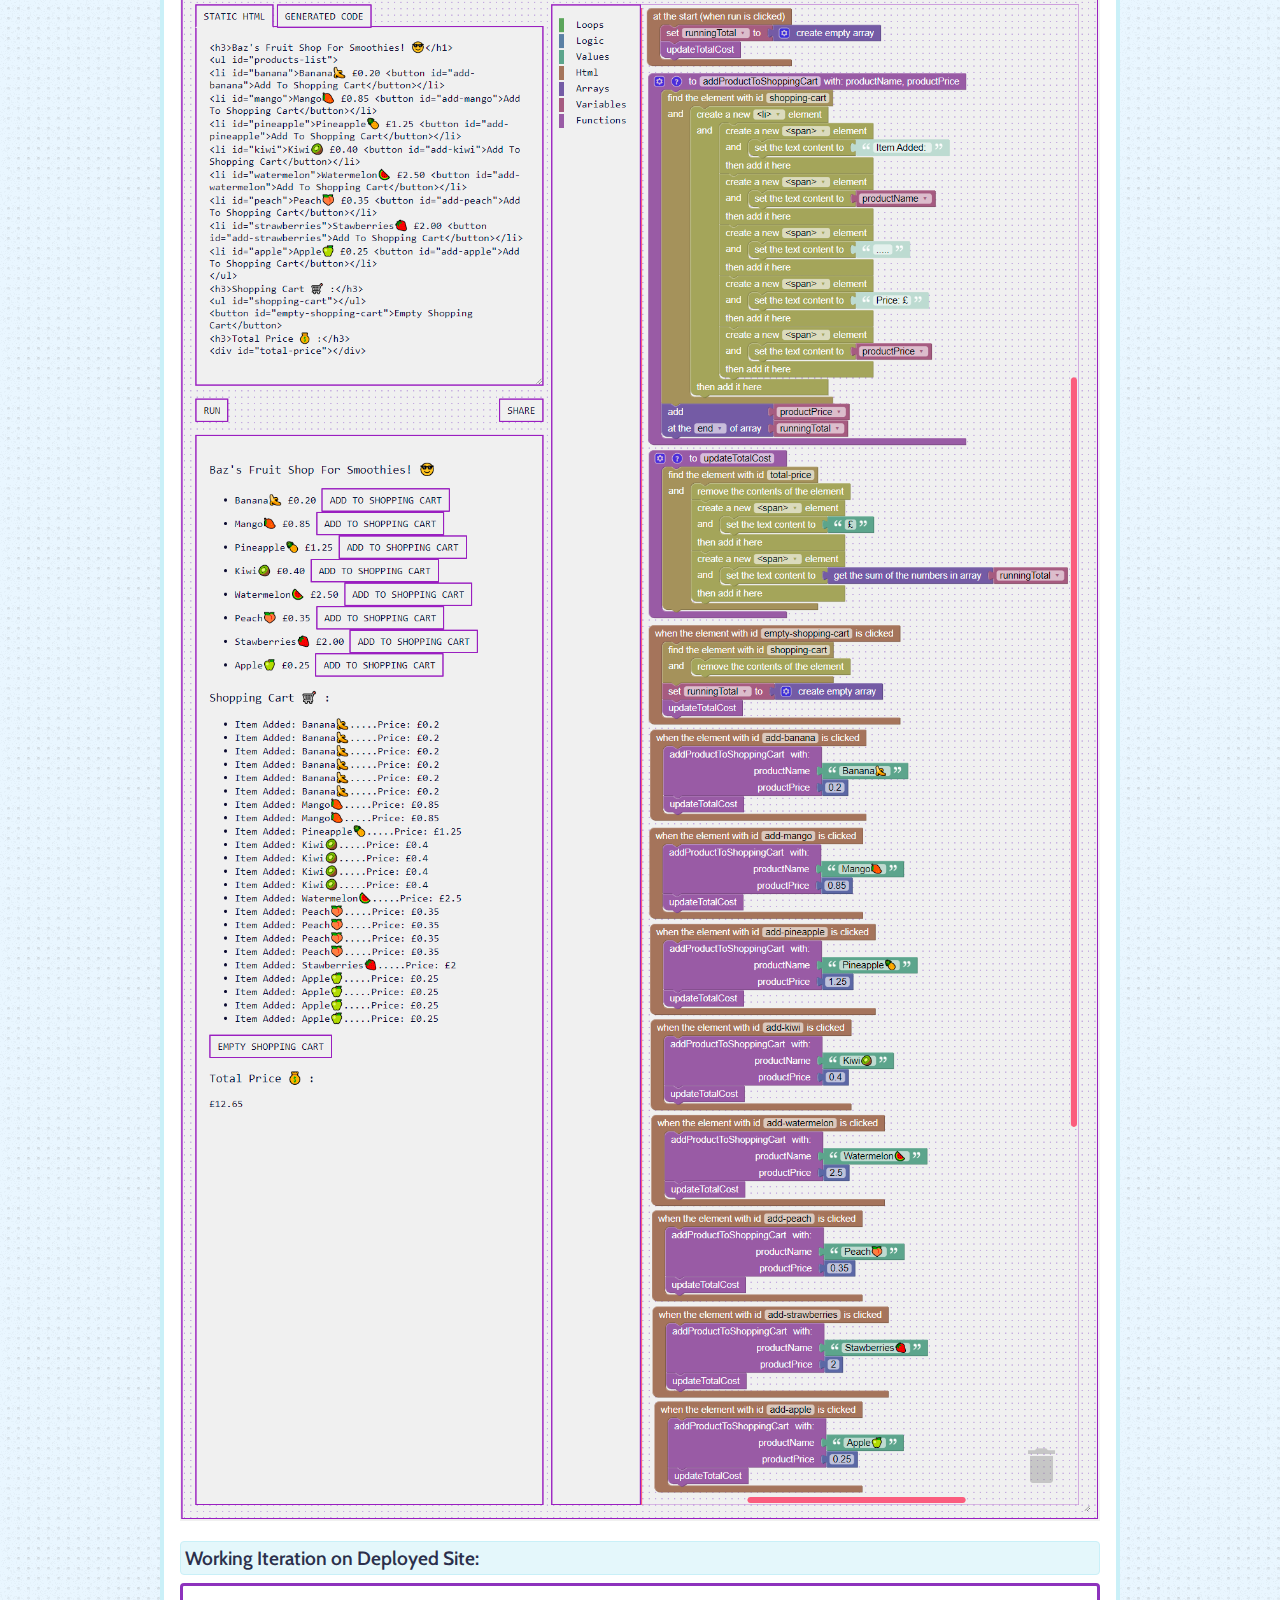
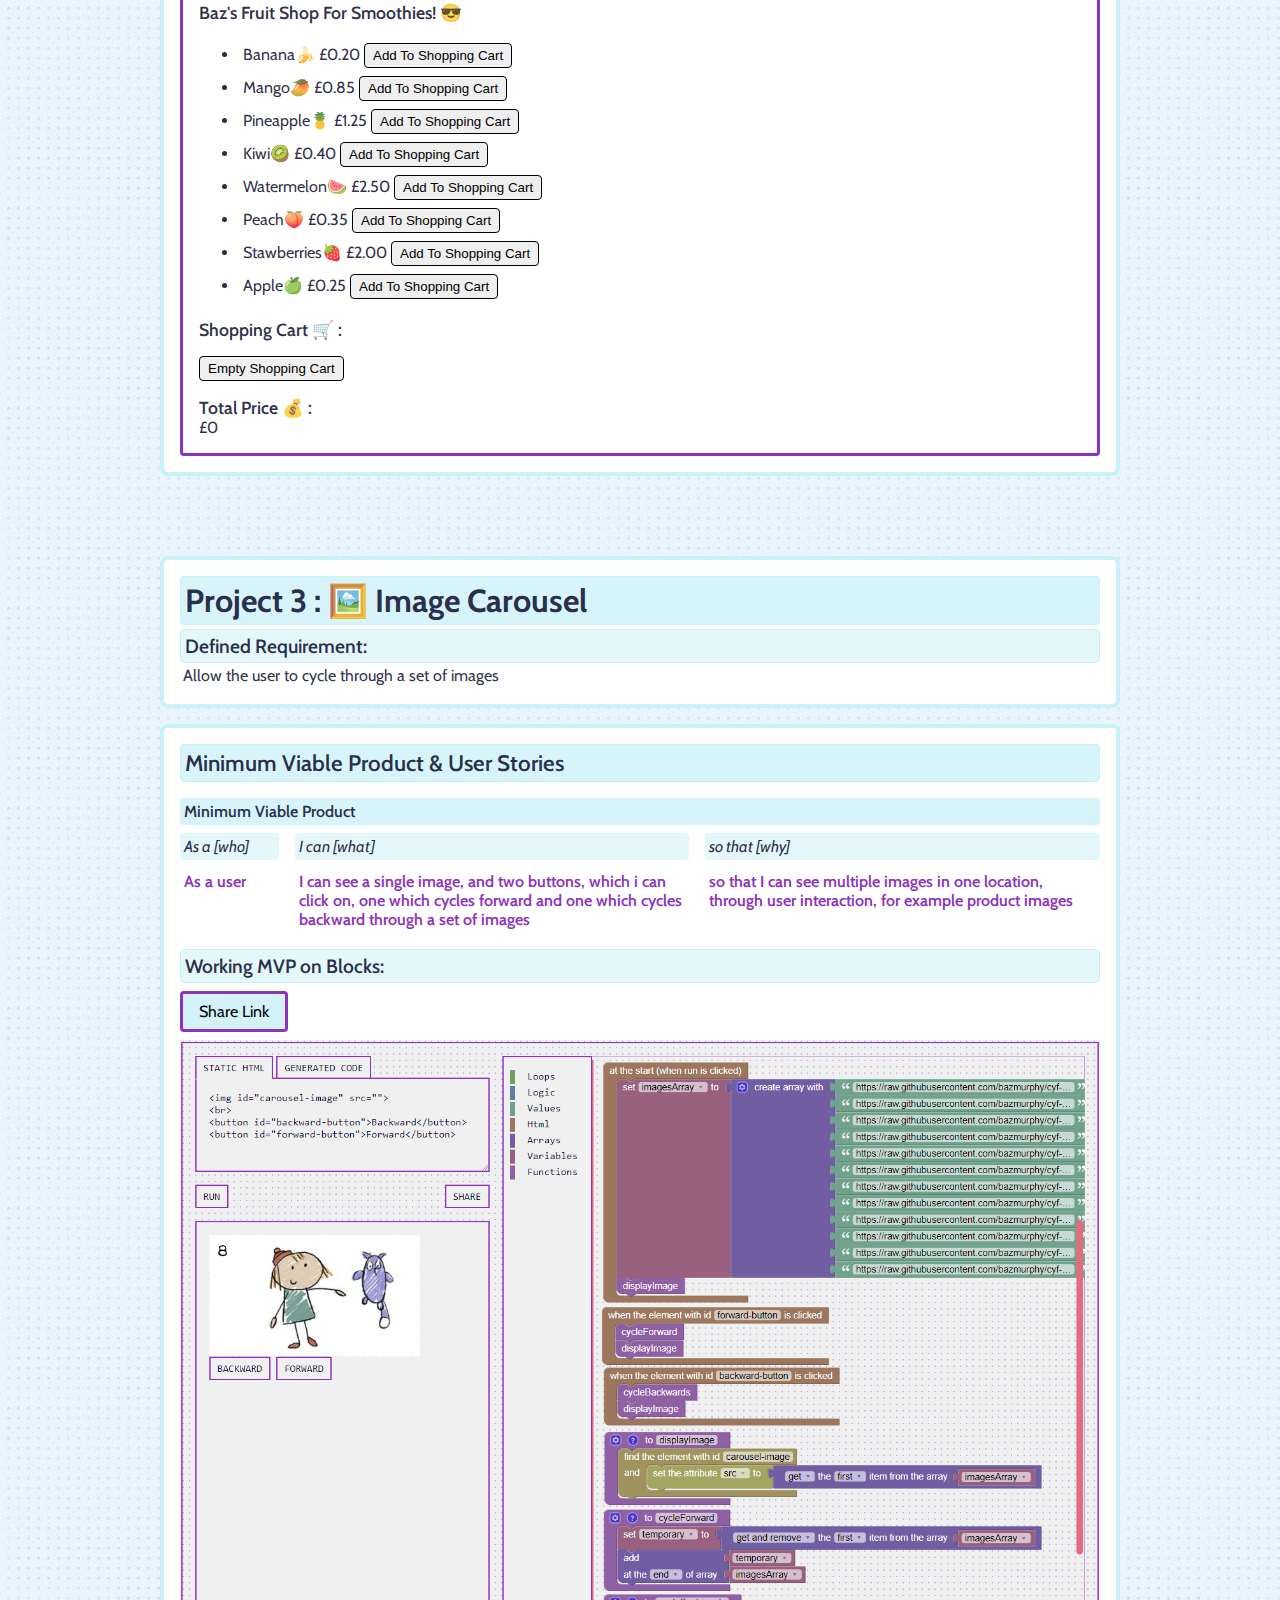
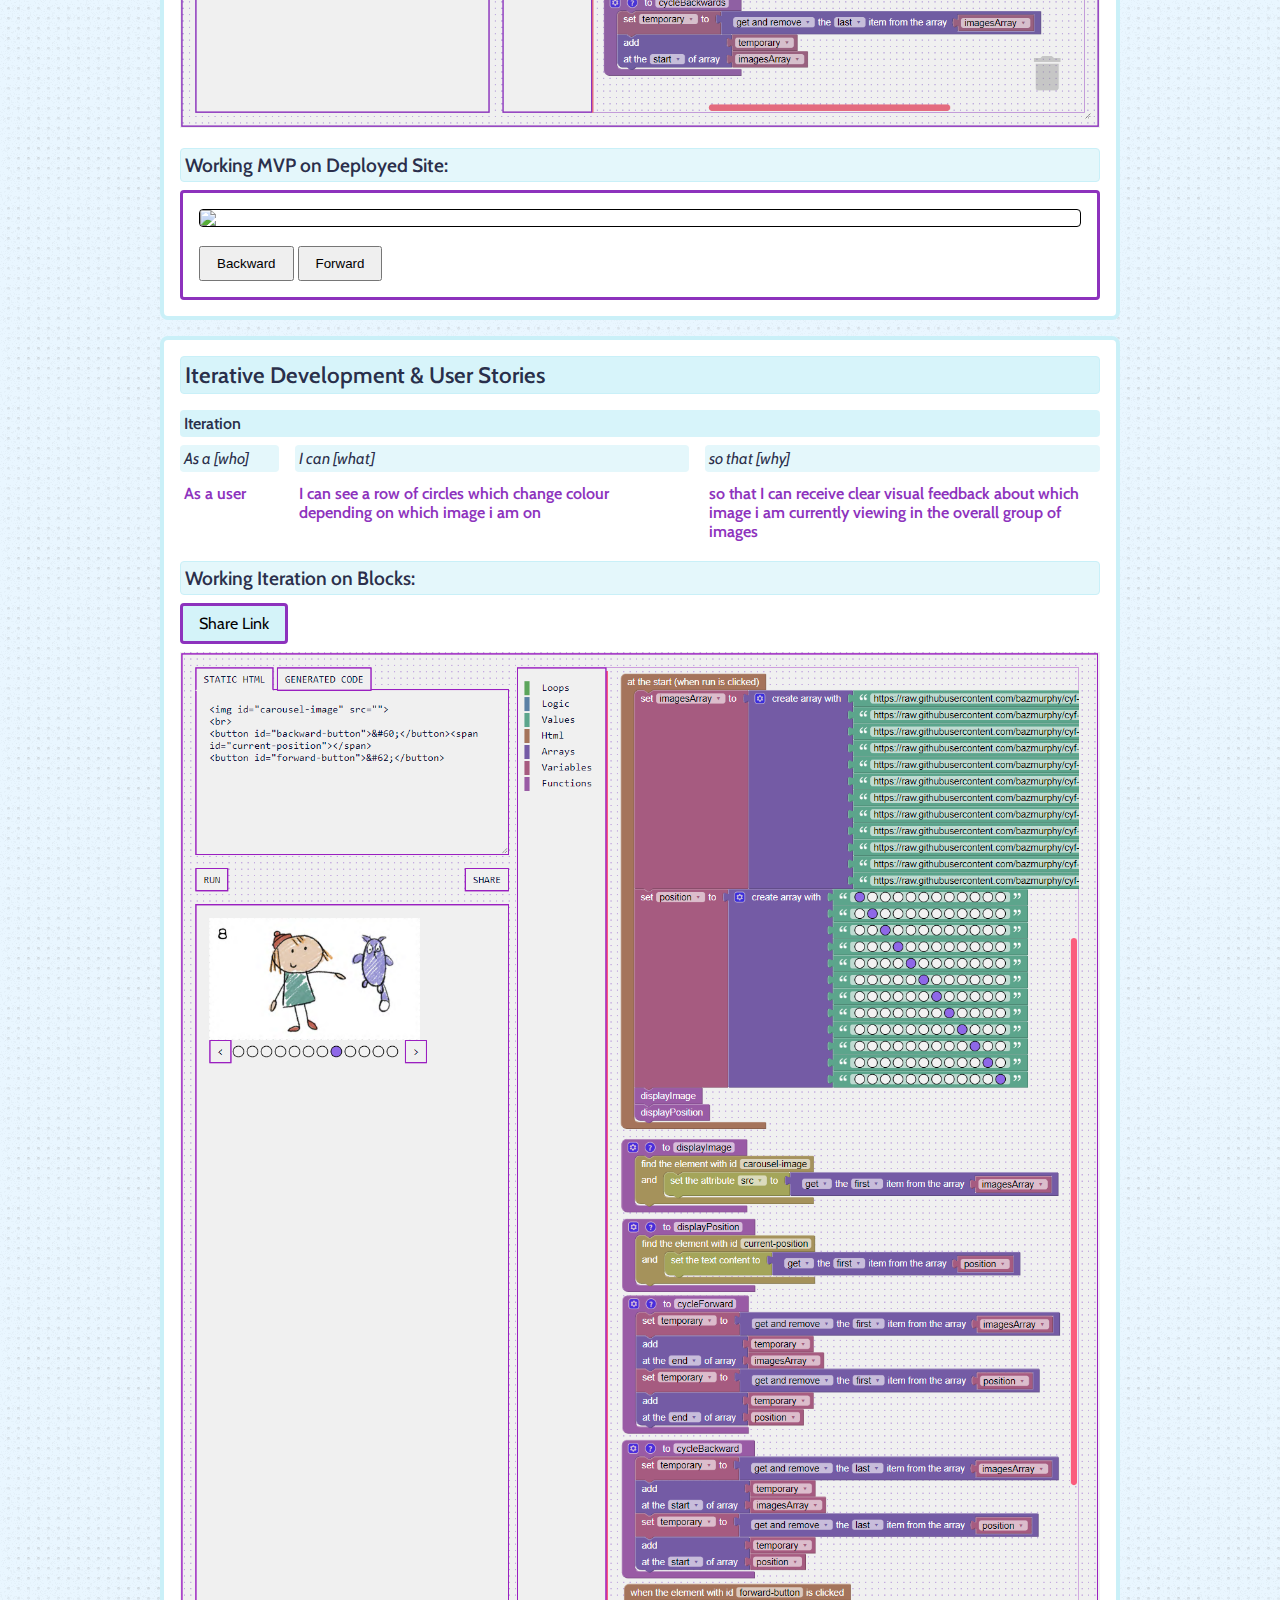
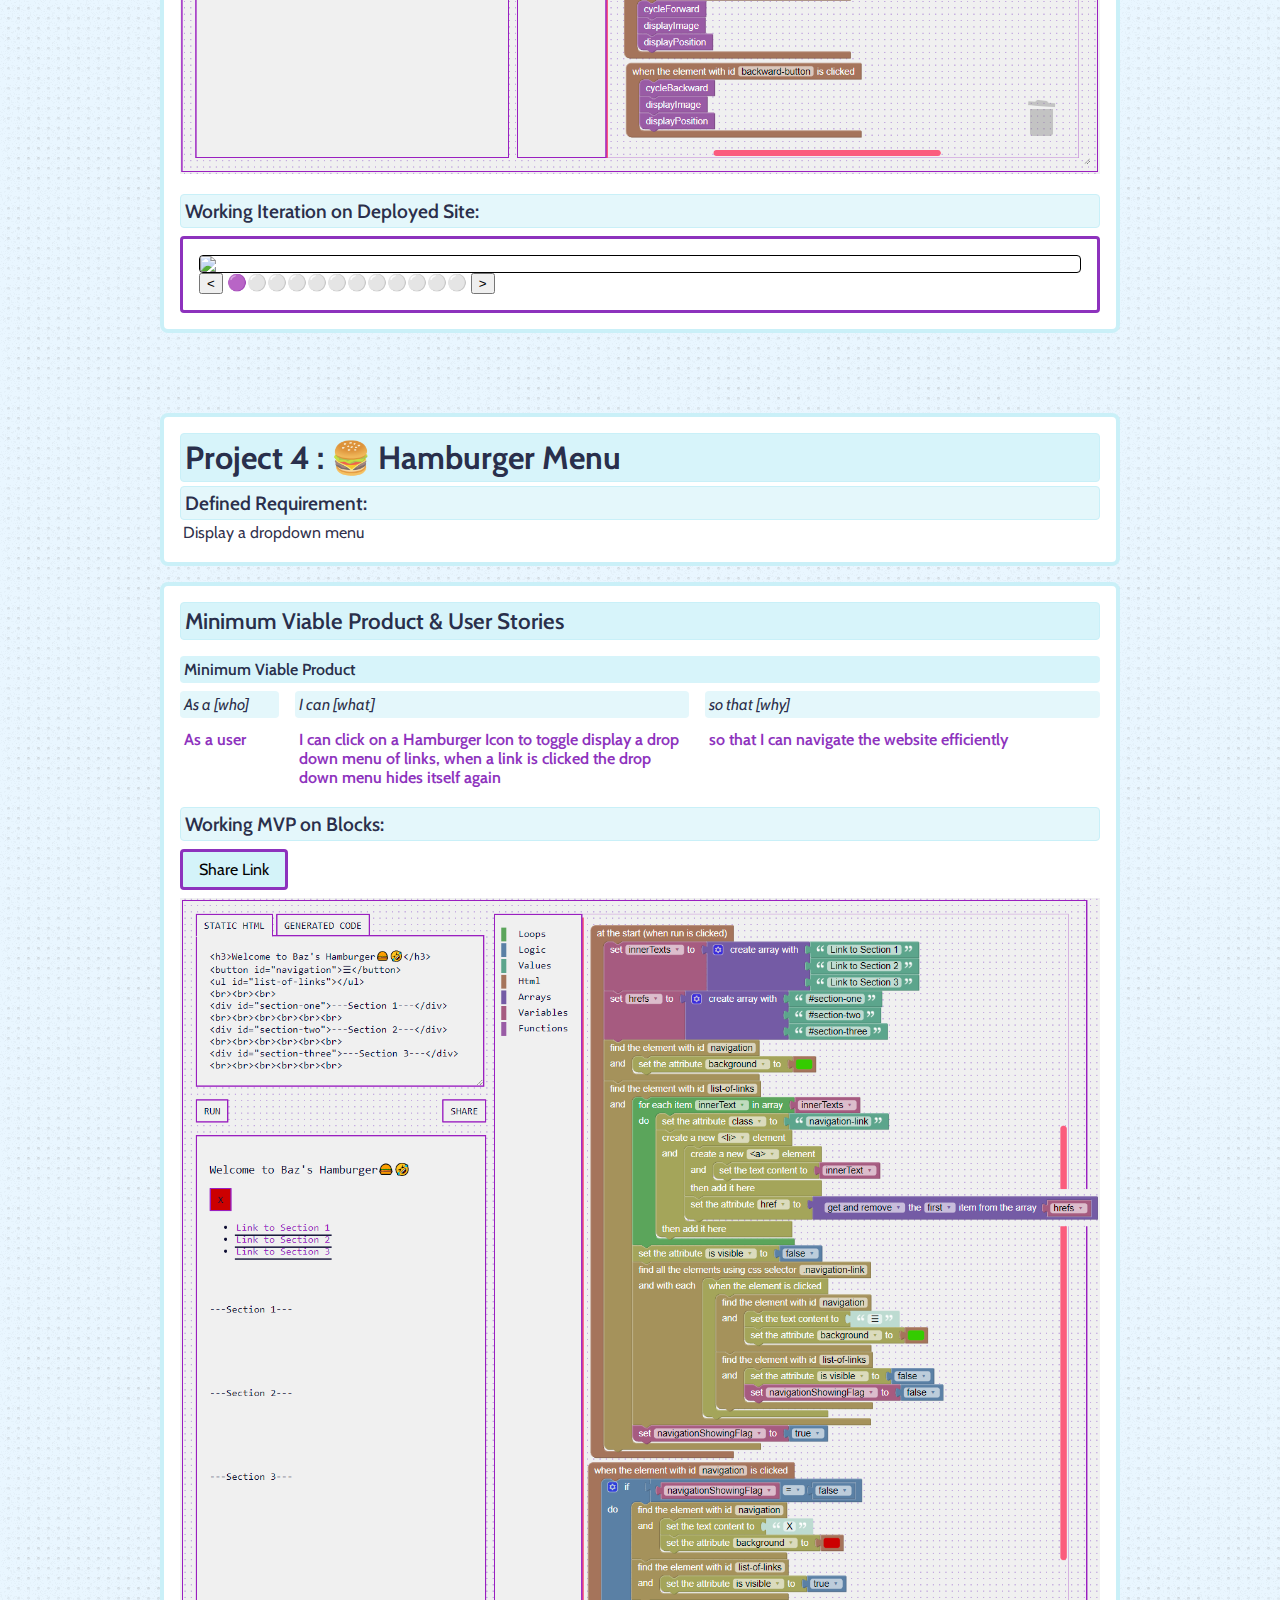
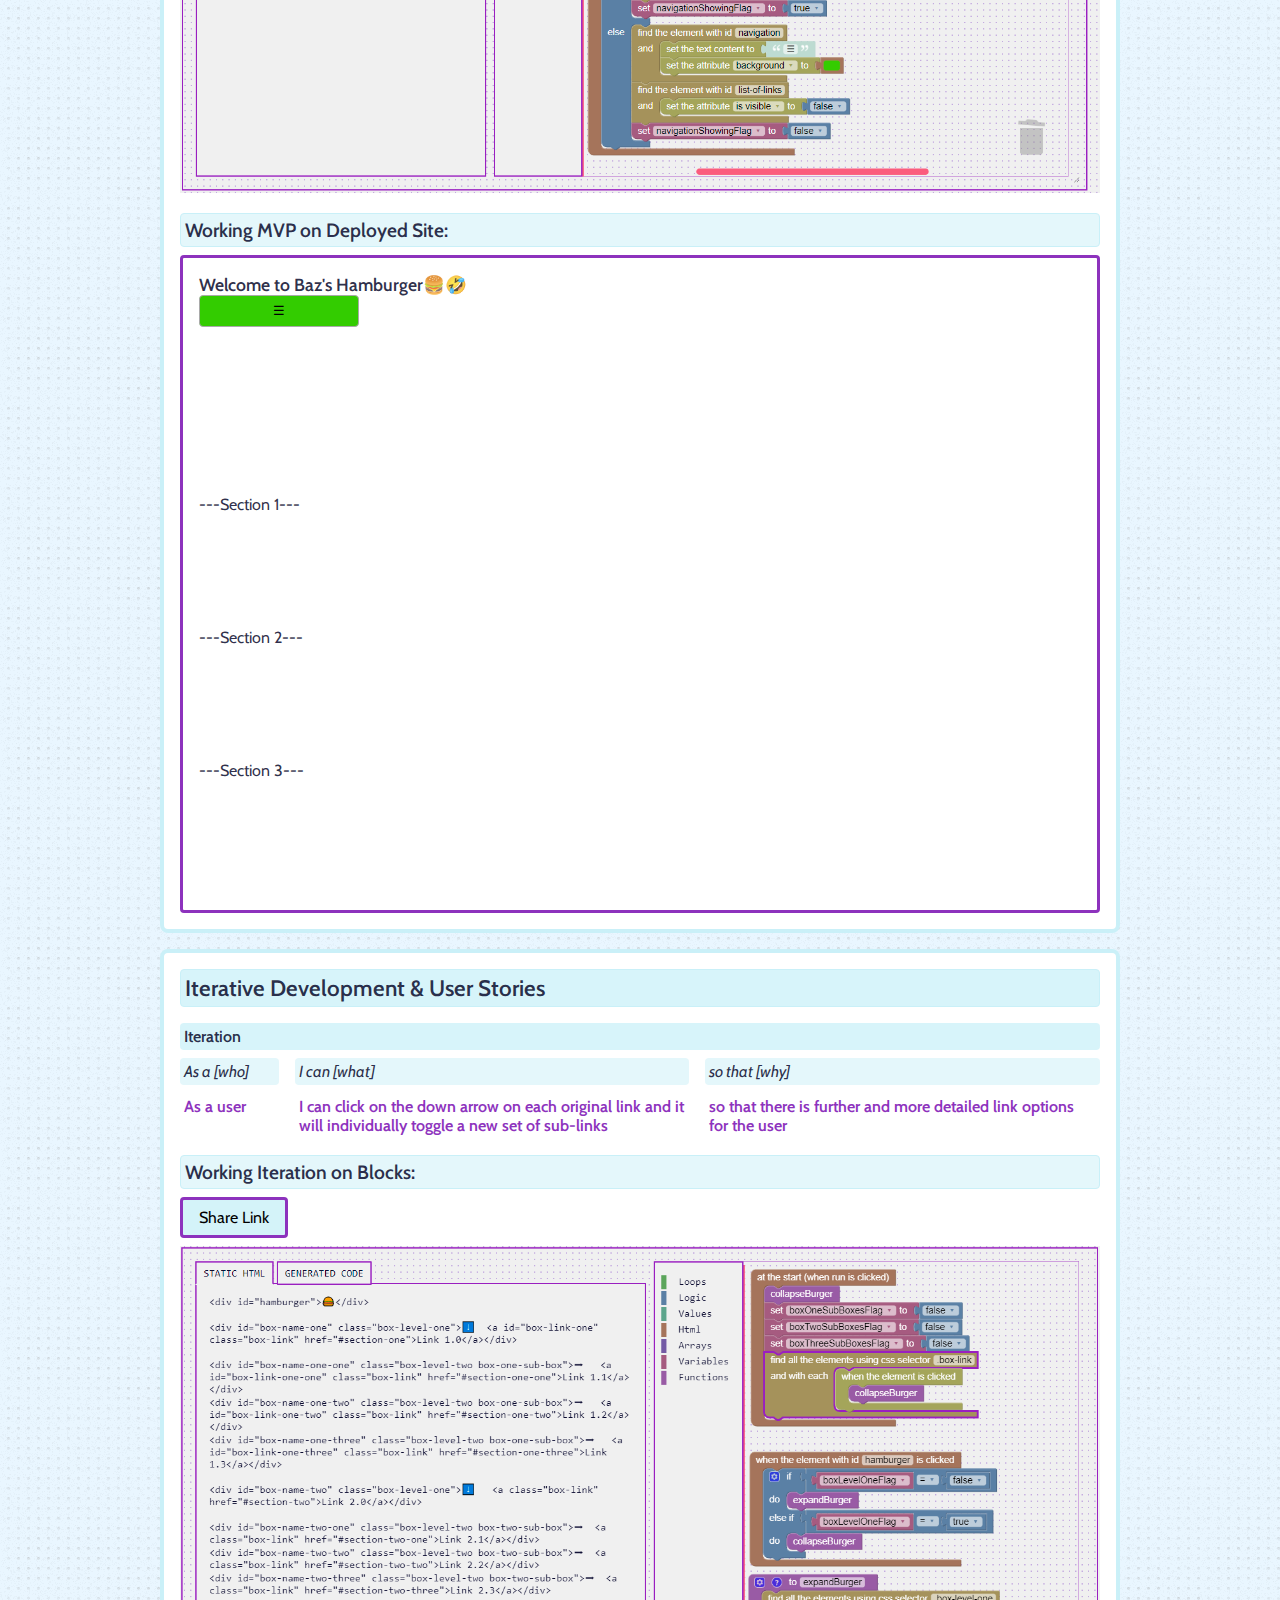
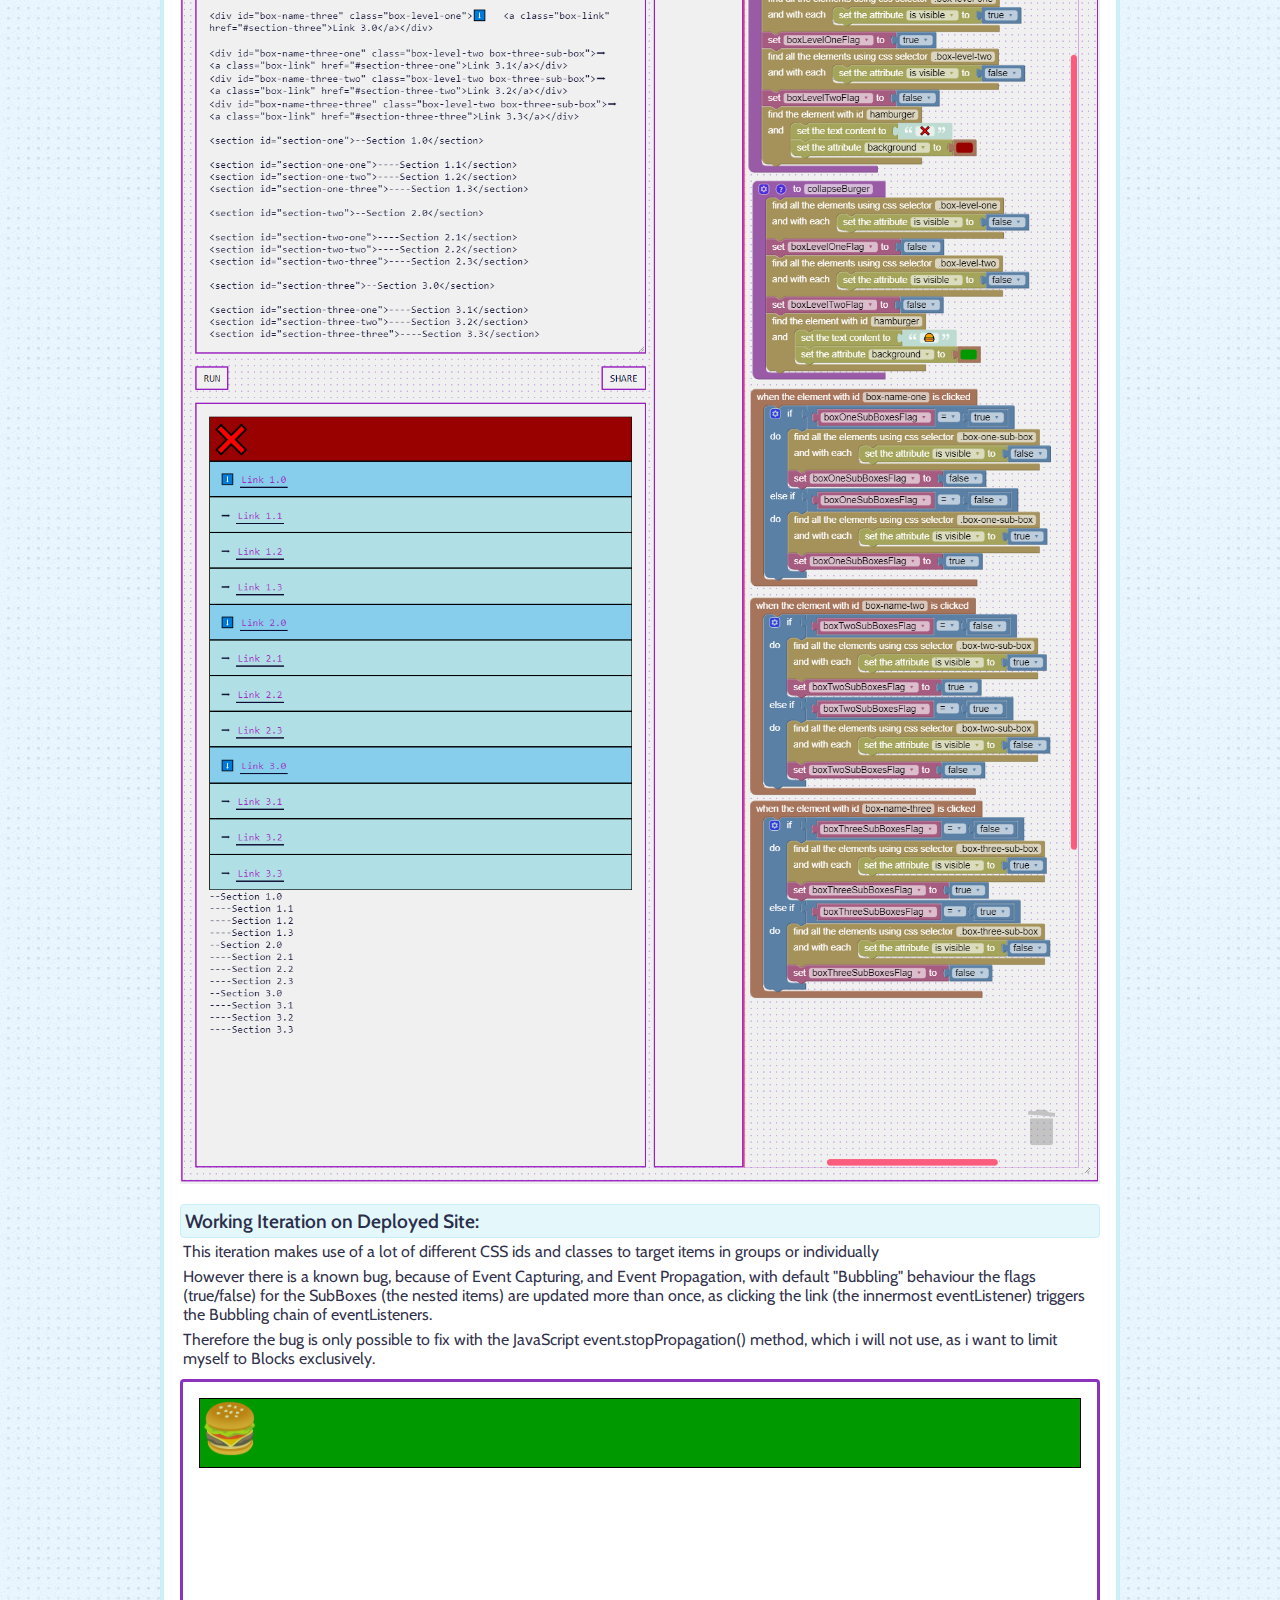
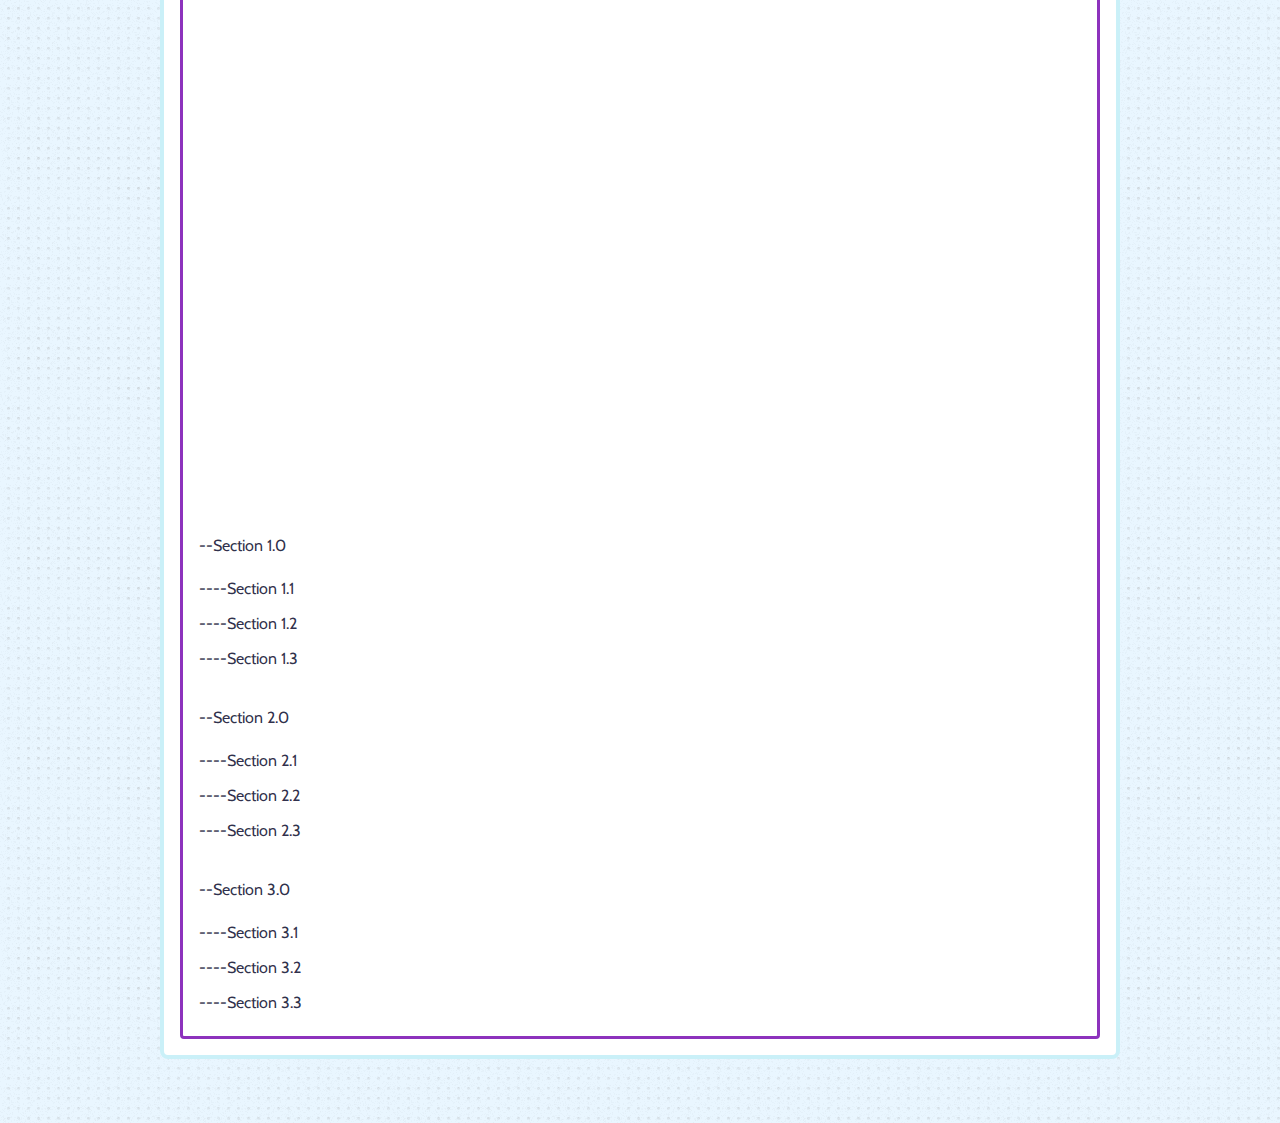
==== commit 74f67cfe: "cleaned up the html" ====
--- a/index.html
+++ b/index.html
@@ -12,6 +12,7 @@
     <title>CYF Blocks Final Project</title>
 </head>
 <body>
+    <button onclick="topFunction()" id="scrollToTheTop" title="Go to top">^ back to Top</button>
     <section id="root-container">
 
         <section id="baz" class="root-cell">
@@ -25,20 +26,6 @@
             </nav>
         </section>
 
-        <!--
-        <section class="root-cell">
-            <h1>Requirements:</h1>
-            <p>Pick one or more of the following projects, define its requirements by writing the user stories, iteratively develop it
-            in CYF Blocks, and ship it!</p>
-            <ol>
-                <li><span class="project-name">Commenting</span>: Make it possible for a user to add a comment on your website</li>
-                <li><span class="project-name">Shopping Cart Light</span>: Make it possible to add products to a "shopping cart"</li>
-                <li><span class="project-name">Image carousel</span>: Allow the user to cycle through a set of images</li>
-                <li><span class="project-name">Hamburger menu</span>: Display a dropdown menu</li>
-            </ol>
-        </section>
-        -->
-
         <section class="root-cell">
             <h1 class="project-title" id="project-one">Project 1 : 💬 Commenting</h1>
             <h2>Defined Requirement:</h2>
@@ -48,12 +35,6 @@
 
         <section class="root-cell">
             <h1>Minimum Viable Product & User Stories</h1>
-            <!--
-            <p>As always with software development, we start with the simplest thing possible. Let's define the MVP.</p>
-            <p>What's the minimum set of user stories we could implement for this product to be useful?</p>
-            <p>Another way to say this is: "What is the minimum viable product?</p>
-            <p>A user story is a short sentence stating some goal a user can expect to achieve when using the product we are implementing.</p>
-            -->
             <section id="user-stories-mvp">
                 <section class="user-stories-cell user-stories-mvp-heading">Minimum Viable Product</section>
                 <section class="user-stories-cell user-stories-mvp-column-heading-who">As a [who]</section>
@@ -81,10 +62,6 @@
 
         <section class="root-cell end-of-project">
             <h1>Iterative Development & User Stories</h1>
-            <!--
-            <p>In software development, we start with the smallest, simplest thing we can build that works. Then we incrementally
-                improve it. This is iteration.</p>
-            -->
             <section id="user-stories-iteration">
                 <section class="user-stories-cell user-stories-iteration-heading">Iteration</section>
                 <section class="user-stories-cell user-stories-iteration-column-heading-who">As a [who]</section>
@@ -341,7 +318,7 @@
             <section>
                 <h2>Working Iteration on Deployed Site:</h1>
                 <p>This iteration makes use of a lot of different CSS ids and classes to target items in groups or individually</p>
-                <p>However there is a known bug, because of Event Capturing, and Event Propagation, with default "Bubbling" behaviour the flags (true/false) for the SubBoxes (the nested items) are updated more than once, as clicking the link (the innermost eventListener) triggers a the Bubbled chain of eventListeners, which means the flag is toggled multiple times.
+                <p>However there is a known bug, because of Event Capturing, and Event Propagation, with default "Bubbling" behaviour the flags (true/false) for the SubBoxes (the nested items) are updated more than once, as clicking the link (the innermost eventListener) triggers the Bubbling chain of eventListeners.
                 <p>Therefore the bug is only possible to fix with the JavaScript event.stopPropagation() method, which i will not
                     use, as i want to limit myself to Blocks exclusively.</p>
                 <section class="deployment">
--- a/css/styles.css
+++ b/css/styles.css
@@ -274,8 +274,15 @@
     border-radius: 0.25rem;
 }
 
-#backward-button, #forward-button {
+#backward-button, 
+#forward-button {
     padding: 0.5rem 1rem;
+    cursor: pointer;
+}
+
+#backward-button2,
+#forward-button2 {
+    cursor: pointer;
 }
 
 
@@ -286,6 +293,7 @@
     border-radius: 0.25rem;
     margin: 0;
     padding: 0;
+    cursor: pointer;
 }
 
 #list-of-links {
@@ -323,6 +331,7 @@
     background: coral;
     font-size: 3rem;
     height: 70px;
+    cursor: pointer;
 }
 
 .box-level-one {
@@ -330,6 +339,7 @@
     border: 0.1rem solid black;
     background: skyblue;
     padding: 1rem;
+    cursor: pointer;
 }
 
 .box-level-two {
@@ -337,10 +347,11 @@
     border: 0.1rem solid black;
     background: powderblue;
     padding: 1rem;
+    cursor: pointer;
 }
 
 #section-one-zero, #section-two-zero, #section-three-zero {
-padding: 2rem 0 1rem 0;
+    padding: 2rem 0 1rem 0;
 }
 
 #section-one-one, 
@@ -352,5 +363,25 @@
 #section-three-one,
 #section-three-two,
 #section-three-three {
-padding: 0.5rem 0;
+    padding: 0.5rem 0;
+}
+
+#scrollToTheTop {
+    display: none;
+    /* Hidden by default */
+    position: fixed;
+    /* Fixed/sticky position */
+    z-index: 99;
+    /* Make sure it does not overlap */
+    bottom: 2rem;
+    right: 1rem;
+    cursor: pointer;
+    /* Add a mouse pointer on hover */
+    padding: 0.25rem;
+    background: hsla(190, 77%, 88%, 0.5);
+    border: 0.1rem solid #caf0f8;
+    border-radius: 0.25rem;
+    color: #010225d5;
+    font-family: 'Cabin', sans-serif;
+    font-size: 1rem;
 }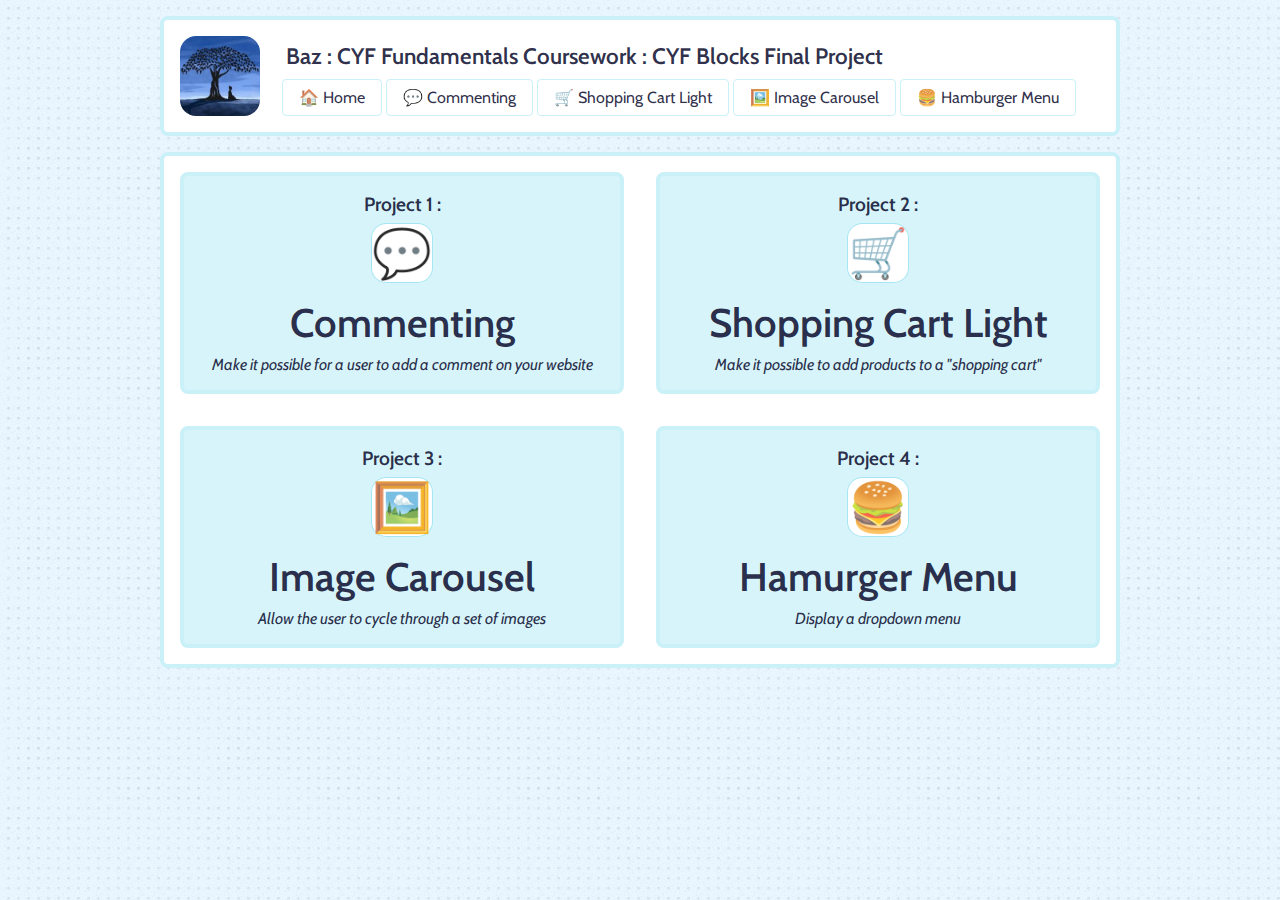
==== commit eb7c4f52: "major restructure, individual html pages and individual js files for each project" ====
--- a/index.html
+++ b/index.html
@@ -1,384 +1,78 @@
 <!DOCTYPE html>
 <html lang="en">
+
 <head>
+
     <meta charset="UTF-8">
     <meta http-equiv="X-UA-Compatible" content="IE=edge">
     <meta name="viewport" content="width=device-width, initial-scale=1.0">
     <link rel="preconnect" href="https://fonts.googleapis.com">
     <link rel="preconnect" href="https://fonts.gstatic.com" crossorigin>
-    <link href="https://fonts.googleapis.com/css2?family=Cabin:ital,wght@0,400;0,600;0,700;1,400&display=swap"
-    rel="stylesheet">
+    <link href="https://fonts.googleapis.com/css2?family=Cabin:ital,wght@0,400;0,600;0,700;1,400&display=swap" rel="stylesheet">
     <link rel="stylesheet" href="css/styles.css">
     <title>CYF Blocks Final Project</title>
+
 </head>
+
 <body>
-    <button onclick="topFunction()" id="scrollToTheTop" title="Go to top">^ back to Top</button>
+
     <section id="root-container">
 
         <section id="baz" class="root-cell">
             <a id="baz-image-link" href="https://github.com/bazmurphy/cyf-blocks-fp" target="_blank"><img id="baz-image" src="images/bazavatar.jpeg" alt=""></a>
             <h1 id="baz-title-h1"><a href="https://github.com/bazmurphy/cyf-blocks-fp" target="_blank">Baz</a> : CYF Fundamentals Coursework : CYF Blocks Final Project</h1>
             <nav id="baz-nav">
-                <a href="#project-one">💬 Commenting</a>
-                <a href="#project-two"> 🛒 Shopping Cart Light</a>
-                <a href="#project-three">🖼️ Image Carousel</a>
-                <a href="#project-four">🍔 Hamurger Menu</a>
+                <a href="index.html">🏠 Home</a>
+                <a href="project-one-commenting.html">💬 Commenting</a>
+                <a href="project-two-shopping-cart-light.html"> 🛒 Shopping Cart Light</a>
+                <a href="project-three-image-carousel.html">🖼️ Image Carousel</a>
+                <a href="project-four-hamburger-menu.html">🍔 Hamburger Menu</a> 
             </nav>
         </section>
 
-        <section class="root-cell">
-            <h1 class="project-title" id="project-one">Project 1 : 💬 Commenting</h1>
-            <h2>Defined Requirement:</h2>
-            <p>Make it possible for a user to add a comment on your website (the comment won't get saved anywhere, so it will disappear
-            when the page is refreshed - we'll work on saving later on)</p>
+        <section id="project-grid-container" class="root-cell">
+
+            <section id="project-one" class="project-grid-cell">
+                <a href="project-one-commenting.html">
+                    <h2 class="project-grid-header-two">Project 1 :</h2>
+                    <span class="project-grid-emoji">💬</span>
+                    <h1 class="project-grid-header-one">Commenting</h1>
+                    <p class="project-grid-paragraph">Make it possible for a user to add a comment on your website</p>
+                </a>
+            </section>
+
+            <section id="project-two" class="project-grid-cell">
+                <a href="project-two-shopping-cart-light.html">
+                    <h2 class="project-grid-header-two">Project 2 :</h2>
+                    <span class="project-grid-emoji">🛒</span>
+                    <h1 class="project-grid-header-one">Shopping Cart Light</h1>
+                    <p class="project-grid-paragraph">Make it possible to add products to a "shopping cart"</p>
+                </a>
+            </section>
+
+            <section id="project-three" class="project-grid-cell">
+                <a href="project-three-image-carousel.html">
+                    <h2 class="project-grid-header-two">Project 3 :</h2>
+                    <span class="project-grid-emoji">🖼️</span>
+                    <h1 class="project-grid-header-one">Image Carousel</h1>
+                    <p class="project-grid-paragraph">Allow the user to cycle through a set of images</p>
+                </a>
+            </section>
+
+            <section id="project four" class="project-grid-cell">
+                <a href="project-four-hamburger-menu.html">
+                    <h2 class="project-grid-header-two">Project 4 :</h2>
+                    <span class="project-grid-emoji">🍔</span>
+                    <h1 class="project-grid-header-one">Hamurger Menu</h1>
+                    <p class="project-grid-paragraph">Display a dropdown menu</p>
+                </a>
+            </section>
+
         </section>
 
-        <section class="root-cell">
-            <h1>Minimum Viable Product & User Stories</h1>
-            <section id="user-stories-mvp">
-                <section class="user-stories-cell user-stories-mvp-heading">Minimum Viable Product</section>
-                <section class="user-stories-cell user-stories-mvp-column-heading-who">As a [who]</section>
-                <section class="user-stories-cell user-stories-mvp-column-heading-what">I can [what]</section>
-                <section class="user-stories-cell user-stories-mvp-column-heading-why">so that [why]</section>
-                <section class="user-stories-cell user-stories-highlight">As a user</section>
-                <section class="user-stories-cell user-stories-highlight">I can write a comment in an input text box and click a button and it will add my comment to a list of comments on the website</section>
-                <section class="user-stories-cell user-stories-highlight">so that i (and others) can post comments on the website</section>
-            </section>
-            <section>
-                <h2>Working MVP on Blocks:</h2>
-                <a href="https://blocks.codeyourfuture.io/share.html?v=('j!('blocks!('languageVersion!0~blocks!%5B%7F%7C_clicked%260.%24%5D%3Bx(WTR%24P%60s%3BZh85V'~x!23~y!-529TEXT1!'when%20the%20%7C%20with%20id'~ID!'add-c*'~TEXT2!'is%20clicked')~Os!('HANDLER!('7with_%7C_by_id%26bfuR%2B8r4FNy%7B%2Fln-NWkU'9ID!'c*s-list%5Eadd_%7C%26H%23E%3D%3B(J4%3BH%5Bz-%24tgYI6%3D'9ELEMENT!'li%5Eset_content%26X%25%2FQXoGBi%2Fd(%3Ai%23%5BSX%60('~Os!('VALUE!('shadow!%7Ftext%26B)oKEUyolqQ_%7D_%60%3FGfjs'9TEXT!''))~7get_O_value_with_id%26%3Fy%3D_%60%3F%2C'%60%23)FHYygQP%7DS8'9ID!'O-c*'))))))))))))))%5D))~h!'%3CO%22O-c*%5C'%20type%3D%5C'text%5C'%20placeholder%3D%5C'Your%20c*%5C'%20%2F%40button%22add-c*%5C'%3EAdd%20C*%3C%2Fbutton%40h1%3EC*s%3A%3C%2Fh1%40ul%22c*s-list%5C'%3E%3C%2Ful%3E')*omment7block!%7F9~fields!('Oinput%22%20id%3D%5C'%26'~id!'%40%3E%5Cn%3C%5E')~Os!('STACK!('7%7Celement%7F('type!'%01%7F%7C%5E%40%26%22O97*_" target="_blank" class="share-link">Share Link</a>
-                <img src="images/01-comments/01-comments-blocks-001.png" alt="" class="blocks-screenshot">
-            </section>
-            <section>
-                <h2>Working MVP on Deployed Site:</h2>
-                <section class="deployment">
-                    <input id="input-comment" type="text" placeholder="Your comment" />
-                    <button id="add-comment">Add Comment</button>
-                    <h1 id="comments-title">Comments:</h1>
-                    <ul id="comments-list"></ul>
-                </section>
-            </section>
-        </section>
+    </section>
 
-        <section class="root-cell end-of-project">
-            <h1>Iterative Development & User Stories</h1>
-            <section id="user-stories-iteration">
-                <section class="user-stories-cell user-stories-iteration-heading">Iteration</section>
-                <section class="user-stories-cell user-stories-iteration-column-heading-who">As a [who]</section>
-                <section class="user-stories-cell user-stories-iteration-column-heading-what">I can [what]</section>
-                <section class="user-stories-cell user-stories-iteration-column-heading-why">so that [why]</section>
-                <section class="user-stories-cell user-stories-highlight">As a user</section>
-                <section class="user-stories-cell user-stories-highlight">I can add my name in another input box</section>
-                <section class="user-stories-cell user-stories-highlight">so that other users and website staff know who wrote the comment</section>
-                <section class="user-stories-cell user-stories-highlight">As a user</section>
-                <section class="user-stories-cell user-stories-highlight">I will recieve an error message if i do not enter both a name and a comment</section>
-                <section class="user-stories-cell user-stories-highlight">so that my input is checked and is valid before it is submitted</section>
-            </section>
-            <section>
-                <h2>Working Iteration on Blocks:</h2>
-                <a href="https://blocks.codeyourfuture.io/share.html?v=('j!('blocks!('languageVersion!0~blocks!%5B('type!'element_clicked'~id!'4iTZ41Wt%2Fqia1%2Bg(HW8t'~x!-4~y!-860%26TEXT1!'when%20the%20element%20with%20id'~ID!'add-comment'~TEXT2!'is%20clicked'%C2%8DHANDLER%C2%868.%25CsDy%7BjqM.(-nrcViq%C2%88clearError')~next%C2%86%5BQFhq1(hO%40%5E%7B%23BXJcAyG%C2%88getInputs')~next%22controls_if'~id!'OeZaH%23(%5En7g%7B%3Fmyc%2BzBN'~extraState!('elseIfCount!1~hasElse!true%C2%8DIF0%C2%97r(%3B%7DgjqNp%23pI%3D5xHz_wG%C2%99%C2%8A'%3A-'%3AaX1a%7C75JW%40VMN%7D%40TW%C2%93%C2%83)))~B%22text'~id!'OvRLH%24C%7BvTnM%5B%3BbV3b%40%23%C2%9A0%C2%86A%24m%5ELCmUij%2Bmk8A.Ugp%24%C2%96IF1%C2%97%2C%5DM.ii%60Q9y'%3A0m%7BmdGHIt%C2%99%C2%8AC_%24Wz9G%2B%2C'%40NyRD5%2FDcj5%C2%93%C2%85)))~B%22text'~id!'NH-.dnShVfza*H5fUqbq%C2%9A1%C2%86%25NYsV6l%5D38l(Shc%2CB(Un%C2%96ELSE%C2%863G%25QDSI_PNObdHFXxg(J%C2%88renderComment')))))%C2%81%5Bd%3DM.EZgNGGGH%60R.4f%40%5D'~x!-4~y!-110%C2%80%C2%84ME!'displayError%7F%C2%8BU%5BI%5B6MhEDH%5BWHf%5D4mM_b'%26ID!'error%C2%8C!'ItSF%5D%5EKk%5DWLLCi1nAn%24J%C2%82wvo%25ioTRn(%5E*Wf)d%23E%2C'l'%26TEXT!'Error%3A%20Please%20enter%20a%20Name%20AND%20a%20Comment'%C2%95set_attribute'~id!'qK%5BpN'%3AgY%7CTzcgvrWI%2B%3BM'%26PROPERTY!'color'%C2%8DVALUE%22colour_picker'~id!'%24aPA%23Bcu%2C'%2C'DqGViy%2Cexz'%26COLOUR!'%23ff0000'))))))%C2%81g%5B31%2Fp8gx5Z0-kUrTs%25Y'~x!-6~y!-488%C2%80%C2%84ME!'renderComment%7F%C2%8BOKoat%2BTAJGMH%3As%3B%24_%5D9%7C'%26ID!'comments-list%7F%C2%8E2j%3D.KSeUJsW)dm%3Fps%2C'V1'%26ELEMENT!'li%7F%C2%8EaX)dNO%7C%23UE(-kwPcyodZ%C2%92%C2%8C!'I%7B%2C'F'%3AHlT'%3ANF%24%25e-wj%60B*%C2%82%3Bg9ooCwF%7DT3yO%3B%5E-CBh%3A'%26%C2%91NqQ3l7zZ%2FX)%3D%408W3%3AidY%C2%93%C2%85)))%C2%95%C2%8E%3Fo%7C%24ZIO5j4%3AzHNW%3DhfXz%C2%92%C2%8C!'d%241oE%3FD%24%5B%5E4n%2BD%24Mel*B%C2%82%25iWfZ-jlJv*QAg%7DrZa6i'%26TEXT!'%20%3A%20')))%C2%95%C2%8EBHAE%5DN4XBE3N%3B64%23K3sa%C2%92%C2%8C!'cB95Y)P(V1E%23bj.gmPgA%C2%82W8MT8zzSPaIEmflxZNMY'%26%C2%91b91JgOWEaCUDi2O%40gm%3BR%C2%93%C2%83))))))))))))))%C2%81N4'%3A%60C(OWG%60%3A2WIkg(%5Bmu'~x!-2~y!26%C2%80%C2%84ME!'clearError%7F%C2%8By%23lMd._Z%24DKK%5D37O8j6Z'%26ID!'error%7Fremove_contents'~id!'ukK%5E%3D94%2C'%3D%40zz%234%5D%24%3B%5BWN'%C2%81%23r%2ClAs%7C.*4'%3Aj_mkbA-t2'~x!-5~y!-582%C2%80%C2%84ME!'getInputs%7F%C2%9Bv%3BR-%2CNwST%5Be%25%2CLXr*yd%7D%C2%93%C2%83%C2%8D%C2%8F!'r6%7BVYg-_h%40jcU2GMKrcZ%C2%98'%C2%95%C2%9BdJ%3Ajw%60x-F%3AjE0lg-tr)k%C2%93%C2%85%C2%8D%C2%8F!'t_vqS.SXLtvppnad5d%5Ek%C2%98er-name'))))))))))%5D)~variables!%5B('name!'innerTexts'~id!'vG%7BTT%2B3%25-EisY0O5(ILp%C2%87hrefs'~id!'%2Br%2BJ(%2BNh%25Ff%2F%5EW%25%40DFo8%C2%87innerText'~id!'nf%2B%2F%60xagnNqa%3FKGCHZ%60%2F%C2%87products'~id!'S%5DS6(rE%2583wS3orI8z(Z%C2%87navigationShowingFlag'~id!'%23(H2AlT-gt%3BvI%5D8wN%7BLY%C2%87product'~id!'J2vR4L6%5DHl%3AX%60%607LB%3BD%7C%C2%87shoppingCart'~id!'6%2BJ%60Ay_C)%3F%7DVh%23yF--7(%C2%87dynamicAddId'~id!'sw%2BW%2B%7DCquOO%5D%7B%5Bn_%2C3%3Ab%C2%87array'~id!'%3F9Rm%2F%3DQYVO%3FHOU2tIQcy%C2%87dynamicRemoveId'~id!'qY%24%3D%23U%7C_%2B%3De%3F%24KWk6oyK%C2%87item'~id!'Cf%2C'-%2C%25RWP-m2paJ%60%5DTQG%C2%87inputCommenterName'~%C2%85%2C('name!'inputComment'~%C2%83%5D)~h!'%C2%90er-name%C2%89name%5C'%2F%3E%5Cn%C2%90%C2%89comment%5C'%2F%3E%5Cn%3Cbutton%C2%94add-comment%5C'%3EAdd%20Comment%3C%2Fbutton%3E%5Cn%3Cdiv%C2%94error%5C'%3E%3C%2Fdiv%3E%5Cn%3Ch1%3EComments%3A%3C%2Fh1%3E%5Cn%3Cul%C2%94comments-list%5C'%3E%3C%2Ful%3E')%22!('block!('type!'%26~fields!('%7F'%C2%8DSTACK%22%C2%80~icons!('comment!('text!'Describe%20this%20function..%C2%81)))))))%2C('type!'procedures_defnoreturn'~id!'%C2%82'~inputs!('VALUE!('shadow!('type!'text'~id!'%C2%83id!'.Zk%7DyU%5EN4%3F9g%40%5B%60k%3F%2CW5')%C2%84.'~pinned!false~height!80~width!160))%26NA%C2%85id!''%3Ao%247D%60(%2CL3m%5B2%7Bg%2F5)x2')%C2%86%22procedures_callnoreturn'~id!'%C2%87')%2C('name!'%C2%88'~extraState!('name!'%C2%89%5C'%20type%3D%5C'text%5C'%20placeholder%3D%5C'Your%20%C2%8Avariables_get'~id!'%C2%8Bwith_element_by_id'~id!'%C2%8C%7Fset_content'~id%C2%8D)~inputs!('%C2%8Eadd_element'~id!'%C2%8FVALUE%22get_input_value_with_id'~id%C2%90%3Cinput%C2%94input-comment%C2%91TEXT!''))~block!('type!'%C2%8A%C2%92'%26ELEMENT!'span%C2%93'%26VAR!('%C2%94%20id%3D%5C'%C2%95))))~next%22%C2%96%C2%88displayError')))~%C2%97%22logic_compare'~id!'%C2%98'%26ID!'input-comment%C2%99'%26OP!'EQ'%C2%8DA%22%C2%9A'%26TEXT!''))))))~DO%C2%9Bvariables_set'~id!'%01%C2%9B%C2%9A%C2%99%C2%98%C2%97%C2%96%C2%95%C2%94%C2%93%C2%92%C2%91%C2%90%C2%8F%C2%8E%C2%8D%C2%8C%C2%8B%C2%8A%C2%89%C2%88%C2%87%C2%86%C2%85%C2%84%C2%83%C2%82%C2%81%C2%80%7F%26%22_"
-                    target="_blank" class="share-link">Share Link</a>
-                <img src="images/01-comments/01-comments-blocks-002.png" alt="" class="blocks-screenshot">
-            </section>
-            <section>
-                <h2>Working Iteration on Deployed Site:</h1>
-                    <section class="deployment">
-                        <input id="input-commenter-name2" type="text" placeholder="Your name" />
-                        <input id="input-comment2" type="text" placeholder="Your comment" />
-                        <button id="add-comment2">Add Comment</button>
-                        <div id="error2"></div>
-                        <h1>Comments:</h1>
-                        <ul id="comments-list2"></ul>
-                    </section>
-            </section>
-        </section>
-
-        <!-- <section class="root-cell end-of-project">
-            <h1>Ship It</h1>
-            <p>text</p>
-        </section> -->
-
-        <section class="root-cell">
-            <h1 class="project-title" id="project-two">Project 2 : 🛒 Shopping Cart Light</h1>
-            <h2>Defined Requirement:</h2>
-            <p>Make it possible to add products to a "shopping cart" (again, we won't be able to check out/pay with what we know so
-            far)</p>
-        </section>
-        
-        <section class="root-cell">
-            <h1>Minimum Viable Product & User Stories</h1>
-            <section id="user-stories-mvp">
-                <section class="user-stories-cell user-stories-mvp-heading">Minimum Viable Product</section>
-                <section class="user-stories-cell user-stories-mvp-column-heading-who">As a [who]</section>
-                <section class="user-stories-cell user-stories-mvp-column-heading-what">I can [what]</section>
-                <section class="user-stories-cell user-stories-mvp-column-heading-why">so that [why]</section>
-                <section class="user-stories-cell user-stories-highlight">As a user</section>
-                <section class="user-stories-cell user-stories-highlight">I can see a list of products, and next to them are "add to shopping cart" buttons, clicking those buttons will add the product to the shopping cart, the shopping cart will display as a list</section>
-                <section class="user-stories-cell user-stories-highlight">so that i can choose which products i want to buy and place them in the shopping cart</section>
-            </section>
-            <section>
-                <h2>Working MVP on Blocks:</h2>
-                <a href="https://blocks.codeyourfuture.io/share.html?v=('j!('blocks!('languageVersion!0~blocks!%5B%C2%8Dl%3Fe0U%5E1O%3Bac8WaS%2F0%2Cs7'~x!10~y!128%7Fd-banana%C2%81%C2%84TuB%2C'4K%23%5B5Wm%3FcH5%60Bc2F%C2%87%C2%80%C2%82R3hTIMa_%7BO6%25IurkKm%7By%C2%86Banana%F0%9F%8D%8C'))))))))%2C('type!'procedures_defnoreturn'~id!'Njn_GSq4%5En%25JV)%7Dno%2C3h'~x!7~y!-41~extraState!('params!%5B%C2%8Cicons!('comment!('text!'Describe%20this%20function...'~pinned!false~height!80~width!160))%C2%8ENAME%C2%8F%C2%8Awith_element_by_id'~id!'p%5EFA13tu3JgOi%2C%3FT2fUw'%C2%8EID!'shopping-cart%C2%8Aadd_element'~id!'A%3B%5Bgq%5EyWNPyx3gsUDk%3D)'%C2%8EELEMENT!'li%C2%8Aset_content'~id!'8i%24ps-v_%7BDY)%3DQB%5E3'%3Am%2B'~inputs!('VALUE!('shadow!('type!'text'~id!'%3Bh%3B%3DF%25%3D%2Ffz%3FkSS5%7D6%2C'Vv%C2%86'))~%C2%93variables_get'~id!'QIOCflmAm9R%3Fafbtd%23%7D%25'%C2%8EVAR!('%C2%88))))))%C2%83H_eUU%5B%7Bd2b1pZ4%3F38r90'~x!13~y!225%7Fd-mango%C2%81%C2%84hoz%24cIZ%24p3%3DZ)7zZutpE%C2%87%C2%80%C2%827.SfrP0rRA(B6li'%3AhG)%3B%C2%86Mango%F0%9F%A5%AD'%C2%83Zk'%3A.Q%40DO3a%3B%3A%5D%25jz(_0%24'~x!15~y!321%7Fd-pineapple%C2%81%C2%849tAoeJh0Co%2BFHFY)%2BHG*%C2%87%C2%80%C2%82ZLCVrzdr%2BV8h.gu%2CJA4K%C2%86%C2%94'%C2%833Y%2B*0ageNuLlyx4d'%3A%23vV'~x!14~y!422%7Fd-kiwi%C2%81%C2%84W%3D%2F%2C-Ds)jF%3F3Q%230XW.%7Bc%C2%87%C2%80%C2%827(TDH%3A%7D%25(%3Bk%5Ba6_g%2FFM'%3A%C2%86Kiwi%F0%9F%A5%9D'%C2%83%3FXsTcC%40SFQ%7D%7Dz%2F)%3FvbwB'~x!13~y!520%7Fd-watermelon%C2%81%C2%84baWZ6%3BKWZ5o%3A5%2B%2CZ%7DifI%C2%87%C2%80%C2%821%5D*%5B9Qm2N%7C%3F%3APOKVgJ%25p%C2%86%C2%92'%C2%83R)-4XBI%5DH1cA%23%3FDNDRrw'~x!15~y!619%7Fd-peach%C2%81%C2%84_osi0K%40os%2BKk%2C'tr.31W1%C2%87%C2%80%C2%82-eVyX'%3AR%25'%3AD1zk3oF.e%7BM%C2%86Peach%F0%9F%8D%91'%C2%83.h%3B5pd)NzWK%253XA(%400su'~x!14~y!723%7Fd-strawberries%C2%81%C2%84ru*F%2FZ%3FGfOv%24mQ3S0557%C2%87%C2%80%C2%82QEOMj3W%5BmY6V(3zaoV%7D7%C2%86%C2%91'%C2%83h_a%5E)-TBGRav7%2CiE6fbg'~x!13~y!822%7Fd-apple%C2%81%C2%84JxpnUN9%2Ba1FaNA%7D%5D%7CR%3B_%C2%87%C2%80%C2%82N%2Cgud%7C%24WAz_wHTOoYx3%25%C2%86Apple%F0%9F%8D%8F'))))))))%5D)~variables!%5B('name!'x'~id!'%40h3b7FK%40vFg%2F)AjGjSUt')%2C%C2%8Ch!'%5Cn%3Ch3%3EBaz%22s%20Fruit%20Shop%20For%20Smoothies'%3A%20%F0%9F%98%8E%C2%8Bproducts-list%5C'%3E%5Cn%3Cli%C2%90banana%5C'%3EBanana%F0%9F%8D%8C%C2%85banana%26mango%5C'%3EMango%F0%9F%A5%AD%C2%85mango%26pineapple%5C'%3E%C2%94%C2%85pineapple%26kiwi%5C'%3EKiwi%F0%9F%A5%9D%C2%85kiwi%26watermelon%5C'%3E%C2%92%C2%85watermelon%26peach%5C'%3EPeach%F0%9F%8D%91%C2%85peach%26strawberries%5C'%3E%C2%91%C2%85strawberries%26apple%5C'%3EApple%F0%9F%8D%8F%C2%85apple%C2%89%2Ful%3E%5Cn%3Ch3%3EShopping%20Cart%20%F0%9F%9B%92%20%3A%C2%8Bshopping-cart%5C'%3E%3C%2Ful%3E')%26%C2%89li%C2%90%7F%C2%8ETEXT1!'when%20the%20element%20with%20id'~ID!'ad%C2%80e%C2%8F'~params!%5B'parameter'%5D%C2%81'~TEXT2!'is%20clicked')~inputs!('HANDLER!('block!('%C2%82)~inputs!('ARG0!('%C2%93text'~id!'%C2%83))))))))%2C%C2%8D%C2%84type!'procedures_callnoreturn'~id!'%C2%85%3Cbutton%C2%90add-%C2%86'%C2%8ETEXT!'%C2%87'~extraState!('nam%C2%88id!'RxiF%5DFfz%60G%5EN%7D%3AYx.%7D5%5D')%C2%89%5C'%3EAdd%20To%20Shopping%20Cart%3C%2Fbutton%3E%3C%2Fli%3E%5Cn%3C%C2%8A')~inputs!('STACK!('%C2%93%C2%8B%3C%2Fh1%3E%5Cn%3Cul%C2%90%C2%8C('name!'parameter'~%C2%88%5D)~%C2%8D('type!'element_clicked'~id!'%C2%8E~fields!('%C2%8F!'addProductToShoppingCart%C2%90%20id%3D%5C'%C2%91Stawberries%F0%9F%8D%93%C2%92Watermelon%F0%9F%8D%89%C2%93block!('type!'%C2%94Pineapple%F0%9F%8D%8D%01%C2%94%C2%93%C2%92%C2%91%C2%90%C2%8F%C2%8E%C2%8D%C2%8C%C2%8B%C2%8A%C2%89%C2%88%C2%87%C2%86%C2%85%C2%84%C2%83%C2%82%C2%81%C2%80%7F%26_"
-                    target="_blank" class="share-link">Share Link</a>
-                <img src="images/02-shopping-cart-light/02-shopping-cart-light-blocks-001.png" alt="" class="blocks-screenshot">
-            </section>
-            <section>
-                <h2>Working MVP on Deployed Site:</h2>
-                <section class="deployment">
-                    <h3>Baz's Fruit Shop For Smoothies! 😎</h1>
-                    <ul id="products-list">
-                        <li id="banana">Banana🍌<button id="add-banana">Add To Shopping Cart</button></li>
-                        <li id="mango">Mango🥭<button id="add-mango">Add To Shopping Cart</button></li>
-                        <li id="pineapple">Pineapple🍍<button id="add-pineapple">Add To Shopping Cart</button></li>
-                        <li id="kiwi">Kiwi🥝<button id="add-kiwi">Add To Shopping Cart</button></li>
-                        <li id="watermelon">Watermelon🍉<button id="add-watermelon">Add To Shopping Cart</button></li>
-                        <li id="peach">Peach🍑<button id="add-peach">Add To Shopping Cart</button></li>
-                        <li id="strawberries">Stawberries🍓<button id="add-strawberries">Add To Shopping Cart</button></li>
-                        <li id="apple">Apple🍏<button id="add-apple">Add To Shopping Cart</button></li>
-                    </ul>
-                    <h3>Shopping Cart 🛒 :</h1>
-                    <ul id="shopping-cart"></ul>
-                </section>
-            </section>
-        </section>
-        
-        <section class="root-cell end-of-project">
-            <h1>Iterative Development & User Stories</h1>
-            <section id="user-stories-iteration">
-                <section class="user-stories-cell user-stories-iteration-heading">Iteration</section>
-                <section class="user-stories-cell user-stories-iteration-column-heading-who">As a [who]</section>
-                <section class="user-stories-cell user-stories-iteration-column-heading-what">I can [what]</section>
-                <section class="user-stories-cell user-stories-iteration-column-heading-why">so that [why]</section>
-                <section class="user-stories-cell user-stories-highlight">As a user</section>
-                <section class="user-stories-cell user-stories-highlight">I can see a list of prices for the products</section>
-                <section class="user-stories-cell user-stories-highlight">So that I am clear on how much each product costs before adding to to my shopping cart</section>
-                <section class="user-stories-cell user-stories-highlight">As a user</section>
-                <section class="user-stories-cell user-stories-highlight">I can see a running inventory of what i have added to my shopping cart</section>
-                <section class="user-stories-cell user-stories-highlight">So that I can keep track of how much i am buying and how much it costs individually</section>
-                <section class="user-stories-cell user-stories-highlight">As a user</section>
-                <section class="user-stories-cell user-stories-highlight">I can see a total price</section>
-                <section class="user-stories-cell user-stories-highlight">So that I know how much the items in my shopping cart cost in total</section>
-            </section>
-            <section>
-                <h2>Working Iteration on Blocks:</h2>
-                <a href="https://blocks.codeyourfuture.io/share.html?v=('j!('blocks!('languageVersion!0~blocks!%5B%C2%A1Tm)%3D4pLHlzRNt%247Y%7D2ud'~x!11~y!80%C2%9Eparams!%5B%C2%A6%C2%AFrice'~%C2%90%5D)%C2%96%C2%97ME!'addProductToShoppingCart%C2%92%C2%9BVv%3D%2382M3cS%7B_%24sgHE)%3BU%C2%86ID!'%C2%A4%C2%92%C2%9Da85'%3Ax%255T%7Cw%2BKFX)8vd%2C'j%C2%86ELEMENT!'li%C2%92%C2%9DG.%2BS%3BsI%2BhiY'%3A%7Cefydz%3FZ%C2%89%C2%91LTWs(OSq7.K%24_5FJ%2Cbkc%C2%85A_LWhj%60KCKYzH%7Cey%2F08l%C2%8FItem%20Added%3A%20'%C2%8EN%3BTPC%7B%5D%5B%3Fsl%7C8LJgXV33%C2%89%C2%91HJH.-0k(6vA%2Ccnj8Ca4%60%C2%85%C2%9F%C2%9A%C2%95%2F6(%7Bh_%3DJhyBaHHi%60lpk%3D%C2%AA%C2%93%C2%8EKM*9)rK9%3FW%5BE%25fh%3Dbd%606%C2%89%C2%91'%3AoD4V0HFHDvMN_Hszv9k%C2%859Rl9.mj%3FQC%2F847AE%2C'SHU%C2%8F.....'%C2%8E%7Ce3%5E%2F%2C%5B8P%7CI%7D%7B'%3APf41xl%C2%89%C2%91m%5DZ%3BmOpFF7IijMRcPda)%C2%85%C2%9FPrice%3A%C2%A8'%C2%8EKGw0y%5DlPP%2C'vx60%23m%2FA%5Dj%C2%89%C2%91s%5E%3B%5E%3B6zBbA%2C'yxfv%2B74_)%C2%85A)1tERT*n(xf-oI%3AsR-r%C2%8FPrice%3A%20%C2%9A%C2%95B%40ZvJ1hf%5DUH%25crF%2C'b2z0%C2%AA%C2%90)))))))))))))))))%C2%9C%26arrays_push'~id!'ttjqQ%605-%3Dcn3F*-7Q5aS%C2%86WHERE!'END')%C2%99VALUE%26%C2%951%7C5*sRCa%7Dc%3DIuR%23g6aOG%C2%AA%C2%90)))~LIST%26%C2%95%2FX(%25xq%23m7%5Bt%24.a%3Fr%25zEV%C2%8D)))))))))%2C('type!'on_start'~id!'Bah(%2B%2B('%3AK%5B%7DQ%7DAmH(N%7B*'~x!9~y!-22~fields!('TEXT1!'at%20the%20start%20%7Bwhen%20run%20is%20clicked%7D')%C2%99HANDLER%C2%AEeZ%40mh*%3Bpc%3F%23%5D%60cZIqKod%C2%8D%C2%99%C2%A7cZgC%3Bm4%5DYv%2C518P_WC%2C'G%C2%AB%7Fp%3BRoa5ve%2C%5BbQ*LpOXbNS%C2%82%C2%87cH%25.)(SBPod%60VtGi%3Dwov'~x!12~y!947%C2%81empty-%C2%A4%C2%84%26%C2%9B%3FB%7C8r(i%2C%3Fpt%3Demo9aGt%2F%C2%86ID!'%C2%A4%C2%92%C2%B1Cj%2C'EOT_d%5D*qvvKcFap6E')))~next%C2%AEaBNH%3BS%7D'%3AvmJPXoyuEuA%3D%C2%8D%C2%99%C2%A73TaeM%23utfa.fB%5BDS4i%7BC%C2%AB%7F%3DxWWUXIf%3Am)9E%23JU(-T3%C2%82))%C2%87lEjK3sXHtmoB%7C1lw3%3F%40B'~x!14~y!1111%C2%B3d-banana%C2%84%7F7.f8tqi)%24QAd%5BlB4K%248%2B%C2%88%C2%83%C2%8C7%2FTOL3lZTJFx2FHk7%3A7r%C2%8FBanana%F0%9F%8D%8C%C2%8AFFl7UG)%23cwFyIV%24B%3D%7DXO%C2%A50.2%C2%9C%7FO%2C'%7Bgb%40)Q-0%2BXCs0R_GOX%C2%82%2C%C2%A1%60yIcBv*Rezt%60F%25j%3Dc1NX'~x!12~y!672%C2%96%C2%97ME!'updateTotalCost%C2%92%C2%9BRQ_Q%245%5B%7Be*_ti%3A'%3AmqfyK%C2%86ID!'total-price%C2%92%C2%B1s7%5BAR%7C3%3A%24jYg%40%2C'kLc8Ad'~next%26%C2%9Dm%5BlNw3OM-b%5DtRY%23y%24Qx4%C2%89%C2%91gx%40)%7B%7Bg2U%3F0eC1zhuhR6%C2%85nO%2B%2Bs%25%2B0V-9x%7B*%25*6*xM%C2%8F%C2%9Atext'~id!'9CZkaanQ%60PB4%7DN%25PM)3Q%C2%8F%C2%A3'%C2%8ERqw7iP15Nia*M4X%5B3pYD%C2%89%C2%91%5DtZB9%2C__8W6%3Fh%2B%2B%2CON6%2F%C2%857hZE_(nawvTn%5B%3AhmsWn(%C2%8FTotal%3A%20%C2%9Aget_sum'~id!'*L5m%23YgWA%24Dd%5B%7CDbNk%2Bp'%C2%99ARRAY%26%C2%95%3B5%2F3%2C'vdek%7D*f17y%60Kf%24S%C2%8D))))))))))))))))))))%C2%87%5EdXrex6%2C'Qq3S%7CCk1BwFy'~x!13~y!1265%C2%B3d-mango%C2%84%7F(Ru%60Lh%3DV(%3Dw.ze(16ad'%3A%C2%88%C2%83%C2%8Cq%2Ctp%5B%25yY8ZwMVA2FG*V%2B%C2%8FMango%F0%9F%A5%AD%C2%8AaxyFA%7BjtOnTRg%7Bz%2F.Sn%3F%C2%A50.85%C2%9C%7FyY%232B-3YmKRVw3BLP(Ku%C2%82%C2%873JWu0_%7DnZil8YLpW%25MRT'~x!14~y!1416%C2%B3d-pineapple%C2%84%7FcJ%40XLd%7BkJQS%2F%23%7CeoA(BT%C2%88%C2%83%C2%8C(%3A%7D%3AuOeUW)A4WDR%4099%3FZ%C2%8F%C2%B0%C2%8A%25r%24TNJp6v862%7CkUN'%3AP)X%C2%A51.25%C2%9C%7FvmzFw%40FIYB%60go1%2FJKgqw%C2%82%C2%87zr%7B)%7Bw%5ExGUw%2C'I.%7CAsU%7Bc'~x!15~y!1566%C2%B3d-kiwi%C2%84%7FH%23Vm0%7D%60%40%60Xy%2F%3Ao%5Eo(A.l%C2%88%C2%83%C2%8C04*0Vl(5dnl'%3AApP.%2C'U2d%C2%8FKiwi%F0%9F%A5%9D%C2%8AB%3AM03-1-6%3DlIUD38%3Dl(6%C2%A50.4%C2%9C%7F%23%5D82%7BkD%3A%5EXI0M%3F73ULo%7B%C2%82%C2%87swQ7t%2CAQeN%3Bx.E(Bi.1Z'~x!16~y!1716%C2%B3d-watermelon%C2%84%7F8qd%7C_1%25nssp*_%5B%5Dd8%5BpI%C2%88%C2%83%C2%8COI.1%7B%24%5BPz.%2B%2F%2BbRA%5D%7BkL%C2%8F%C2%AD%C2%8AFdbwtu%7Ck%7DlC(ouz%3D9hYn%C2%A52.5%C2%9C%7F%25%40%7BU4CMn_%3DBwPWT%3A%2FjUQ%C2%82%C2%873Cjw940uV%5B%7B_(U%7Cv%2CY7J'~x!17~y!1866%C2%B3d-peach%C2%84%7F%2F2pGeW-th%7Dj8%5BDIvqPop%C2%88%C2%83%C2%8CW%23%25i%7Ce%3B%3F%5DvbMq3a)OU*2%C2%8FPeach%F0%9F%8D%91%C2%8A.%231V12'%3A.Q.)qe%3D%239nK%5D%60%C2%A50.35%C2%9C%7Fh%3B%7CRu%5B6yZXfl97%3BNZiTf%C2%82%C2%87%5EVmxw%2F%2CKJ%3FSCvV%5DA%5Db'%3A%7B'~x!18~y!2017%C2%B3d-strawberries%C2%84%7F4B%60I%60x%24%40PN%7ChpO2sBEz%25%C2%88%C2%83%C2%8CnQlT)_G)*ae%2F-%2C'c%3BX%7Dh%60%C2%8F%C2%AC%C2%8A0%7CLOaR%23Z%3D%3BmDj8i'%3A%60Z%23%5E%C2%A52%C2%9C%7F_LWfm_eFB%2Bgq%24Tr_qHHw%C2%82%C2%87x08d%3Bikv4%40P%23t%25F.%5Eca7'~x!21~y!2166%C2%B3d-apple%C2%84%7F.I%406%2BG2_L*csImq%604lb4%C2%88%C2%83%C2%8Cs3s(c7%5Er%3AVk-Mfw.0X%3A)%C2%8FApple%F0%9F%8D%8F%C2%8A%7C)E1xt6b8-%5B%3BYd(_VTTe%C2%A50.25%C2%9C%7Fz)%5E%2C'wIm%23'%3ArF%5BBkxX%60zdm%C2%82%5D)~variables!%5B('name!'parameter'~id!'1uZ)l%7DMX%3FV0%2C%5BtEw*Cqd')%2C%C2%A6%C2%AFrice'~%C2%90%2C('name!'runningTotal'~%C2%A0%5D)~h!'%3Ch3%3EBaz%22s%20Fruit%20Shop%20For%20Smoothies'%3A%20%F0%9F%98%8E%3C%2Fh1%C2%A2ul%C2%98products-list%5C'%C2%A2li%C2%98banana%5C'%3EBanana%F0%9F%8D%8C%C2%A80.20%C2%8Bbanana%C2%80mango%5C'%3EMango%F0%9F%A5%AD%C2%A80.85%C2%8Bmango%C2%80pineapple%5C'%3E%C2%B0%C2%A81.25%C2%8Bpineapple%C2%80kiwi%5C'%3EKiwi%F0%9F%A5%9D%C2%A80.40%C2%8Bkiwi%C2%80watermelon%5C'%3E%C2%AD%C2%A82.50%C2%8Bwatermelon%C2%80peach%5C'%3EPeach%F0%9F%8D%91%C2%A80.35%C2%8Bpeach%C2%80strawberries%5C'%3E%C2%AC%C2%A82.00%C2%8Bstrawberries%C2%80apple%5C'%3EApple%F0%9F%8D%8F%C2%A80.25%C2%8Bapple%C2%94%2Ful%C2%A2h3%3EShopping%20Cart%20%F0%9F%9B%92%C2%B2ul%C2%98%C2%A4%5C'%3E%3C%2Ful%C2%A2button%C2%98empty-%C2%A4%5C'%3EEmpty%C2%A9%C2%A2h3%3ETotal%20Price%20%F0%9F%92%B0%C2%B2div%C2%98total-price%5C'%3E%3C%2Fdiv%3E')%26!('block!('type!'%7F%26procedures_callnoreturn'~id!'%C2%80%C2%94li%C2%98%C2%81~fields!('TEXT1!'when%20the%20element%20with%20id'~ID!'%C2%82'%C2%9Ename!'updateTotalCost')))))))%C2%83hoppingCart'~params!%5B'productName'~productPrice'%5D%C2%84'~TEXT2!'is%20clicked')%C2%99HANDLER%C2%85'%C2%99VALUE!('shadow!('type!'text'~id!'%C2%86'~fields!('%C2%87%2C('type!'element_clicked'~id!'%C2%88'%C2%9Ename!'addProductToS%C2%89%C2%86ELEMENT!'span')%C2%99STACK%C2%8A')))~ARG1%26math_number'~id!'%C2%8B%20%3Cbutton%C2%98add-%C2%8C)%C2%99ARG0%26text'~id!'%C2%8D%C2%AA%C2%A0)%C2%8E)))%C2%9C%26%C2%9D%C2%8F%C2%86TEXT!'%C2%90id!'UUJYFW%24%602o%2Fo1-orv%3B.%5D')%C2%91%26set_content'~id!'%C2%92')%C2%99STACK%26%C2%93id!'sO%3Fj%408%5EXj%3D7LZS%25o%3AI%3Fm')%C2%94%5C'%3EAdd%20To%C2%A9%3E%3C%2Fli%C2%A2%C2%95variables_get'~id!'%C2%96~icons!('comment!('text!'Describe%20this%20function..%C2%97.'~pinned!false~height!80~width!160))~fields!('NA%C2%98%20id%3D%5C'%C2%99~inputs!('%C2%9A'))~block!('type!'%C2%9Bwith_element_by_id'~id!'%C2%9C))))~next%C2%9Dadd_element'~id!'%C2%9E~extraState!('%C2%9Fl5b%24di%7D0-x%3Fc%3FHwIe%3Fe%24%C2%8F%C2%A0id!'%2C%3A%2C'R%5ELcyf%23BsybSkjIrb')%C2%A1('type!'procedures_defnoreturn'~id!'%C2%A2%3E%5Cn%3C%C2%A4shopping-cart%C2%A5%C2%86NUM!%C2%A6('name!'product%C2%A7VALUE%26lists_create_with'~id!'%C2%A8%20%C2%A3%C2%A9%20Shopping%20Cart%3C%2Fbutton%C2%AA%C2%86VAR!('%C2%AB'%C2%9EitemCount!0%C2%9C%C2%ACStawberries%F0%9F%8D%93%C2%ADWatermelon%F0%9F%8D%89%C2%AE%26variables_set'~id!'%C2%AFName'~%C2%93%2C%C2%A6P%C2%B0Pineapple%F0%9F%8D%8D%C2%B1remove_contents'~id!'%C2%B2%20%3A%3C%2Fh3%C2%A2%C2%B3%C2%81ad%01%C2%B3%C2%B2%C2%B1%C2%B0%C2%AF%C2%AE%C2%AD%C2%AC%C2%AB%C2%AA%C2%A9%C2%A8%C2%A7%C2%A6%C2%A5%C2%A4%C2%A2%C2%A1%C2%A0%C2%9F%C2%9E%C2%9D%C2%9C%C2%9B%C2%9A%C2%99%C2%98%C2%97%C2%96%C2%95%C2%94%C2%93%C2%92%C2%91%C2%90%C2%8F%C2%8E%C2%8D%C2%8C%C2%8B%C2%8A%C2%89%C2%88%C2%87%C2%86%C2%85%C2%84%C2%83%C2%82%C2%81%C2%80%7F%26_"
-                    target="_blank" class="share-link">Share Link</a>
-                <img src="images/02-shopping-cart-light/02-shopping-cart-light-blocks-002.png" alt="" class="blocks-screenshot">
-            </section>
-            <section>
-                <h2>Working Iteration on Deployed Site:</h1>
-                    <section class="deployment">
-                        <h3>Baz's Fruit Shop For Smoothies! 😎</h1>
-                            <ul id="products-list2">
-                                <li id="banana2">Banana🍌 £0.20 <button id="add-banana2">Add To Shopping Cart</button></li>
-                                <li id="mango2">Mango🥭 £0.85 <button id="add-mango2">Add To Shopping Cart</button></li>
-                                <li id="pineapple2">Pineapple🍍 £1.25 <button id="add-pineapple2">Add To Shopping Cart</button></li>
-                                <li id="kiwi2">Kiwi🥝 £0.40 <button id="add-kiwi2">Add To Shopping Cart</button></li>
-                                <li id="watermelon2">Watermelon🍉 £2.50 <button id="add-watermelon2">Add To Shopping Cart</button></li>
-                                <li id="peach2">Peach🍑 £0.35 <button id="add-peach2">Add To Shopping Cart</button></li>
-                                <li id="strawberries2">Stawberries🍓 £2.00 <button id="add-strawberries2">Add To Shopping Cart</button></li>
-                                <li id="apple2">Apple🍏 £0.25 <button id="add-apple2">Add To Shopping Cart</button></li>
-                            </ul>
-                        <h3>Shopping Cart 🛒 :</h3>
-                        <ul id="shopping-cart2"></ul>
-                        <button id="empty-shopping-cart2">Empty Shopping Cart</button>
-                        <h3>Total Price 💰 :</h3>
-                        <div id="total-price2"></div>
-                    </section>
-            </section>
-        </section>
-        
-        <!-- <section class="root-cell end-of-project">
-            <h1>Ship It</h1>
-            <p>text</p>
-        </section> -->
-        
-        <section class="root-cell">
-            <h1 class="project-title" id="project-three">Project 3 : 🖼️ Image Carousel</h1>
-            <h2>Defined Requirement:</h2>
-            <p>Allow the user to cycle through a set of images</p>
-        </section>
-        
-        <section class="root-cell">
-            <h1>Minimum Viable Product & User Stories</h1>
-            <section id="user-stories-mvp">
-                <section class="user-stories-cell user-stories-mvp-heading">Minimum Viable Product</section>
-                <section class="user-stories-cell user-stories-mvp-column-heading-who">As a [who]</section>
-                <section class="user-stories-cell user-stories-mvp-column-heading-what">I can [what]</section>
-                <section class="user-stories-cell user-stories-mvp-column-heading-why">so that [why]</section>
-                <section class="user-stories-cell user-stories-highlight">As a user</section>
-                <section class="user-stories-cell user-stories-highlight">I can see a single image, and two buttons, which i can click on, one which cycles forward and one which cycles backward through a set of images</section>
-                <section class="user-stories-cell user-stories-highlight">so that I can see multiple images in one location, through user interaction, for example product images</section>
-            </section>
-            <section>
-                <h2>Working MVP on Blocks:</h2>
-                <a href="https://blocks.codeyourfuture.io/share.html?v=('j!('blocks!('languageVersion!0~blocks!%5B('type!'on_start'~id!'Ji%2C)%7Cb%2C'3G7%2B7%3B(L2ze%7D.'~x!17~y!16%C2%8BTEXT1!'at%20the%20start%20%7Bwhen%20run%20is%20clicked%7D')%C2%96HANDLER%7F%C2%92'%3A6%60XGiv6.4%7DHXn%7Cknab%3F%C2%80%C2%96VALUE%7Flists_create_with'~id!'%60tT5DwI%25DJEx_%7BQ(jbSY'~extraState!('itemCount!12)%C2%96ADD0%C2%87CTrep%25a%2F%5Ed%24JSzPJ%3DEJv%26%22book001%C2%881%C2%87%7B%2C3%7BvqPnyY-ci2OIEH)a%26%22book002%C2%882%C2%87xBgYA%2FR.MKHJuyM%3Axzj)%26%22book003%C2%883%C2%87%3DCwa%3D%3F%3DHQIA%237Ek*)Xri%26%22book004%C2%884%C2%87d%7DhK)86%2C2UP%3A9s%3AjZprY%26%22book005%C2%885%C2%87u%5Bq1gg%23%60yJhxwA5iU%24%5E%3D%26%22book006%C2%886%C2%877%25ONG-q(g%23(%7B)UzcLY%24I%26%22book007%C2%887%C2%87%7B%2C'%2C*%23zu%2F%3Fe%3D.Mu%3F%7C)XR6%26%22book008%C2%888%C2%87NUw%5EP2TG%3AxM%7B8bB%2C'%608nQ%26%22book009%C2%889%C2%87m%5E%2FT76%246_V%7Bh4-'%3AxsORY%26%22book010%C2%8810%C2%87yqLAa8o%25TbQ2k%2FvdvRi%3A%26%22book011%C2%8811%C2%87A1JNws3'%3A%3A%2C'O%5B5%3F*%7Cads%24%26%22book012.png')))))))~next%C2%83wRpu4rO%3AT-6*AyBdVG%3B%23%C2%93%C2%86'ZEbH1_6j3U3(Q3n%2BicT%3B'~x!19~y!596%C2%84%C2%85ME!'displayImage%C2%8Ewith_element_by_id'~id!'g%2CWeaB%7CSzg%23%2C'K-'%3AK%2BOg-'%C2%8BID!'carousel-image%C2%8Eset_attribute'~id!'pRZ%2C'A%2B%7DpvIOuspIUHhbM'%C2%8BPROPERTY!'src')%C2%8Aid!'MM4AhC%7Cm7IJI%7CZEnM%2C'%2FT'%C2%8BMODE!'GET'~WHERE!'FIRST%C2%82id!'skVW*n%25PrTV%3ABKlQgOAI%C2%80))))))%C2%86'4a9Wt%5DW%2CL1zYV%7B1ecC%5En'~x!18~y!718%C2%84%C2%85ME!'cycleForward%C2%8E%C2%92%5BbpvZAC'%3ALH%23y4%24u2*%2F%3F%7D%C2%81%C2%8Aid!'EkNzFeTm%24iM%40jb%247S4Fq%C2%94FIRST%C2%82id!'%60gtQg21Yz%3BC%2B%7DC%5E%60%24c6c%C2%80%C2%95U5ZdYlH3CusDhs9Worab'%C2%8BWHERE!'END%C2%82id!'b%24G.D9k%25K30k%3F2%7C2-3h%60%C2%81))~LIST%C2%97id!'%23Au%40V2vUjCA5%3DByhgNGR%C2%80))%C2%86!s%3DCxyouz%2FwkR%7DTfWV%7BU'~x!18~y!851%C2%84%C2%85ME!'cycleBackwards%C2%8E%C2%92C'%3A%3B)cRL%2FCQXS%7B%40K1YU99%C2%81%C2%8Aid!'%40%3DqOa%409D4AhZBF6gpW%23%3A%C2%94LAST%C2%82id!'ypnL%3D4kx%40h9Ai3T_Y0D%7C%C2%80%C2%95lgJTNdVt9%3A%5BC%7C%7BJoC2im'%C2%8BWHERE!'START%C2%82id!'%5DX.B%3A3EWV%25%3B%2F%3ARCOV2Cv%C2%81))~LIST%C2%97id!'xne9%3FZ%5Ez%3D%40cE%2C'%2C'%24d%5B%5B1w%C2%80))%C2%8FN_4%2C'%2C'%3B.hzfsCEo*UHe5Y'~x!18~y!495%C2%8Cback%C2%8D%C2%83u%600mo%24AQiJD-%2C'5_%2C'%5EF%7Dm%C2%89cycleBackwards')~next%C2%83J2'%3A%5Dj%23jQec%3AWT%2FE0H)nS%C2%93%C2%8FucOrd9_zbb3%60d2*.qGk8'~x!15~y!400%C2%8Cfor%C2%8D%C2%83egdSWFNqm%3D_%3A%23M%2BE%25-A%3A%C2%89cycleForward')~next%C2%83%2B)JzK(P%2C'Hc%5Dw%3DA%2C%3A1z0%2F%C2%93)))))))%5D)~variables!%5B('name!'x'~id!'%40h3b7FK%40vFg%2F)AjGjSUt')%C2%99parameter'~id!'RxiF%5DFfz%60G%5EN%7D%3AYx.%7D5%5D')%C2%99imagesArray'~%C2%91%C2%99array'~id!'2P(RY)ec%7B-%3D%5BCIbtl%2F%2C'b')%C2%99temporary'~%C2%90%5D)~h!'%3Cimg%20id%3D%5C'carousel-image%5C'%20src%3D%5C'%5C'%3E%5Cn%3Cbr%C2%98backward-button%5C'%3EBackward%3C%2Fbutton%C2%98forward-button%5C'%3EForward%3C%2Fbutton%3E')%22t.com%2Fbazmurphy%2Fcyf-blocks%2Fmain%2Fimages%2Fstorybook%2F%26'%C2%8BTEXT!'https%3A%2F%2Fraw.githubuserconten%7F!('block!('type!'%C2%80'%C2%8BVAR!('%C2%91)%C2%81'%C2%8BVAR!('%C2%90)%C2%82')%C2%96VALUE%C2%97%C2%83%7Fprocedures_callnoreturn'~id!'%C2%84~icons!('comment!('text!'Describe%20this%20function..%C2%85.'~pinned!false~height!80~width!160))%C2%8BNA%C2%86)))))))%2C('type!'procedures_defnoreturn'~id!%C2%87%7Ftext'~id!'%C2%88.png')))~ADD%C2%89'~extraState!('name!'%C2%8A%C2%96VALUE%7Farrays_getFirst'~%C2%8B~fields!('%C2%8C%C2%8BTEXT1!'when%20the%20element%20with%20id'~ID!'%C2%8Dward-button'~TEXT2!'is%20clicked')%C2%96HANDLER%C2%8E')%C2%96STACK%7F%C2%8F)))))))%2C('type!'element_clicked'~id!'%C2%90id!'qU%24rQ38fGX%3D4%7C%23L%2Cnr%7DN')%C2%91id!'A%5DGjEaHI%2Ci%2C'%23%2C'pqhNkY3')%C2%92variables_set'~id!'%C2%93%C2%89displayImage'%C2%94'%C2%8BMODE!'GET_REMOVE'~WHERE!'%C2%95))))))~next%7Farrays_push'~id!'%C2%96~inputs!('%C2%97%7Fvariables_get'~%C2%98%3E%5Cn%3Cbutton%20id%3D%5C'%C2%99%2C('name!'%01%C2%99%C2%98%C2%97%C2%96%C2%95%C2%94%C2%93%C2%92%C2%91%C2%90%C2%8F%C2%8E%C2%8D%C2%8C%C2%8B%C2%8A%C2%89%C2%88%C2%87%C2%86%C2%85%C2%84%C2%83%C2%82%C2%81%C2%80%7F%26%22_"
-                    target="_blank" class="share-link">Share Link</a>
-                <img src="images/03-carousel/03-carousel-blocks-001.png" alt="" class="blocks-screenshot">
-            </section>
-            <section>
-                <h2>Working MVP on Deployed Site:</h2>
-                <section class="deployment">
-                    <img id="carousel-image" src="">
-                    <br>
-                    <button id="backward-button">Backward</button>
-                    <button id="forward-button">Forward</button>
-                </section>
-            </section>
-        </section>
-        
-        <section class="root-cell end-of-project">
-            <h1>Iterative Development & User Stories</h1>
-            <section id="user-stories-iteration">
-                <section class="user-stories-cell user-stories-iteration-heading">Iteration</section>
-                <section class="user-stories-cell user-stories-iteration-column-heading-who">As a [who]</section>
-                <section class="user-stories-cell user-stories-iteration-column-heading-what">I can [what]</section>
-                <section class="user-stories-cell user-stories-iteration-column-heading-why">so that [why]</section>
-                <section class="user-stories-cell user-stories-highlight">As a user</section>
-                <section class="user-stories-cell user-stories-highlight">I can see a row of circles which change colour depending on which image i am on</section>
-                <section class="user-stories-cell user-stories-highlight">so that I can receive clear visual feedback about which image i am currently viewing in the overall group of images</section>
-            </section>
-            <section>
-                <h2>Working Iteration on Blocks:</h2>
-                <a href="https://blocks.codeyourfuture.io/share.html?v=('j!('blocks!('languageVersion!0~blocks!%5B('type!'on_start'~id!'Tf_%2Bjzb%2Bn%7D%40HC%23jp%5EWQU'~x!-7~y!-4%C2%88TEXT1!'at%20the%20start%20%7Bwhen%20run%20is%20clicked%7D')%C2%94HANDLER%C2%91'v6aYHg.FLY%2C0FwtjbUa%25'%C2%84%C2%94%C2%A1_e%23L%2C%40A9Q'%3Ay.n(%60X*b1%23%C2%A6%C2%870KTvnlV*(Rdkoq%3DJ%5DiHR%C2%81%C2%80book001%C2%951%C2%87%2Fo%60J%7De%5BGNU%3Bb5ja3D%5BUc%C2%81%C2%80book002%C2%952%C2%87MJ*'%3A%24JE%2C'j%3FD40%2C%2FINzwK%C2%81%C2%80book003%C2%953%C2%87cE'%3AP%40Jn%7DIA%24bw68f16%2Ct%C2%81%C2%80book004%C2%954%C2%87%5D%3D(%25spgY%2C'%2BGyWm9%2CvDP%40%C2%81%C2%80book005%C2%955%C2%87Z*oV%3Fws%5DBd%25rsPr%2F%5E%255F%C2%81%C2%80book006%C2%956%C2%87F6MVb%7Czin%5Bwg%3BsFpM%7D%2C'%5D%C2%81%C2%80book007%C2%957%C2%87uN%2B0%7CIJ2lSaw2ffg1%5Dca%C2%81%C2%80book008%C2%958%C2%87Wh)hFOHX%7CIQu7xTW%7B%60Fq%C2%81%C2%80book009%C2%959%C2%878'%3AQ%2C%25%25%7DEdVT(icZ%40*%3F2)%C2%81%C2%80book010%C2%9510%C2%87DYgjws0jT%3A(8a%3FLA_(%5Bm%C2%81%C2%80book011%C2%9511%C2%87ZYGbqLm%40%3B%23m%40e0vLO%2BE'%3A%C2%81%C2%80book012.png'))))%C2%AB'Y%40S58D%24UpwMB40%23S'%3APLH%C2%85%C2%94%C2%A1%2Fu2c2%40bZ%7BMS%60'%3Aa%7C.DsIA%C2%A6%C2%874w1%7C%3FrB%24X1Y%7Cgsgt%25%2Ffa%C2%8E%C2%8F%7F%7F%7F%C2%961%C2%870qRXROlqD%23ZK%255_%60%5Bu23%C2%8E%C2%9F%7F%7F%C2%AC2%C2%87dB%5Da6%25%3DH2Z9Ue'%3At*_%2F%5B%5B%C2%8E%7F%C2%8F%7F%7F%C2%963%C2%87PxM%40Bm9)*6uDuzJbaj%7B%40%C2%8E%7F%C2%9F%7F%C2%AC4%C2%87Equh%5B0Kuc%7DO%40*CWz%60Vn%60%C2%8E%7F%7F%C2%8F%7F%C2%965%C2%87xC%24%258w5Ws4PI'%3Ak*%2F_S%5Do%C2%8E%7F%7F%C2%9F%C2%AC6%C2%87%2Ci.Nr(Wg%7DWHx%7Bcz)m_yR%C2%97%C2%8F%C2%967%C2%87OC%2C'J%7CQV9qMhWs2M%5Dja-%24%C2%97%C2%9F')))~ADD8%C2%87m%23XuiUs1O%7C%5D'%3Al%2BYa_%5EGN%C2%97%7F%C2%A2%7F%C2%969%C2%87FIa%7DUEA%5BA(5Q%3B(c%7DB%2597%C2%97%7F%E2%9A%AA%C2%A2%C2%AC10%C2%87sLZwj%3FHo(bu%7DMSfRS_%60f%C2%97%7F%7F%C2%A2%C2%9611%C2%87IkV.CCrohhy%23)%7B%5Ed8Td8%C2%97%7F%7F%E2%9A%AA%C2%A2')))))))~next%C2%86vEtNP4mUvO2%60c1XJGq)%3D%C2%A5%C2%86TaV5W%2CP-n'%3A(wUlrJFlBq%C2%AA))%C2%9C_bryu'%3A5U%60v3i%2C'HxDo7WR'~x!-2~y!1426%C2%98for%C2%99%C2%86_X%2C'v%60%3D%2B1M_Y-Wo%7C-%40)8J%C2%9Aname!'cycleForward')~next%C2%86dbMg%25RovA(%2BZY0KE%7BL%236%C2%A5%C2%86gLz6%7B7%23%60Pe%3D%24%7C1Q%23%7DR%3Ae%C2%AA%C2%9Cx%3DUxQp1iEwAnLN%25-9%7BVo'~x!1~y!1550%C2%98back%C2%99%C2%86i4fI)kykP-%3BrLWT3Mrm8%C2%9Aname!'cycleBackward')~next%C2%86gg5t%40%245%24lohSWi6n%7D%2FQ%3F%C2%A5%C2%86hsuCSx%2FITZy%25%2C't%3Aj*%2F%2Bq%C2%AA%C2%8A2'%3AyEV%60Ka210cLsb%2B%2F%2CUs'~x!-6~y!727%C2%89%C2%8BME!'displayImage%C2%9B%C2%A8k%5B%2C'%250%5B%2C4%2FW%7Bl%3BqBGix%3Ax'%C2%88ID!'carousel-image%C2%9B%22set_attribute'~id!'g%25PM%3BvsvT%7DH%3F%7B%2Fdw%2Byu)'%C2%88PROPERTY!'src')%C2%8Cid!'13I0ob2twxP35%25_2E2FV%C2%A4%C2%83id!'SpnQONpj%23O%2F.S%2C%3D8pLaK'%C2%84))))%C2%8AK%2C6DUiM4a%3B3KvaL%2FaoAc'~x!-5~y!973%C2%89%C2%8BME!'cycleForward%C2%9B%C2%91'%7C%7C%7DH%2B%60%25%60%3AK%2C'h%7B-y'%3AW3*T%C2%82%C2%8Cid!'%5BKXR*%3BLtSU3W2t6Ct%24m%24%C2%90FIRST%C2%83id!'M%2F%3AbQP%60qT%3FJBREl5Rn%5D~%C2%84%C2%92g4(1O%5B%7C%60%2C%2Fq%7C%2C'2%7BRrAQI%C2%A3END%C2%83id!'x8b9y%2C'%2B%7BMgC%24%2Bh%2FC)%40s%7C%C2%82%C2%93DrQz_N2qp%3DW%5DO%24bBxSt('%C2%84%C2%AB!KiToFIy%3BhLOI738QW-.%C2%82%C2%8Cid!'S%2Bo%2Bf%3FAJ%24-YRz2SwPD7z%C2%90FIRST%C2%83id!')%7BEfLqN.lX(H%7Co%7Cbu24f%C2%85%C2%924Sn(%3BpuSYKH*U(%7Dg%3D5g'%3A%C2%A3END%C2%83id!'*-fO%254%5BoP%5BiLnqAuIHb%7B%C2%82%C2%93P*2ut_9X%2FASM5C%24w%24H26%C2%85))))%C2%8AVg2k8%3D%3A%5D1WFKUGZ%24lSxs'~x!-6~y!1200%C2%89%C2%8BME!'cycleBackward%C2%9B%C2%91'-gQ-cp(L53%24(mqAqU%7C.S%C2%82%C2%8Cid!'.%3AF9F6LsFp42QK'%3Ar%3FhS1%C2%90LAST%C2%83id!'c%24a%2BQc%2Czk%5DfWK%7Bq%3DK%3BU-'%C2%84%C2%92GknwhEwU%40D%2B_X6%40wH9ky%C2%A3START%C2%83id!'RK%5Dhud8rezdmCsFQy%2Ba%7C%C2%82%C2%937S4-ckfmgOyRT%3A%23fxz%2F3'%C2%84%C2%AB'%25o_*n%2C%3D8%7D'%3Alvt*jABm%2CD%C2%82%C2%8Cid!'Z%3B%7Dy%25g7D%2FS%246vVZcM%7DI5%C2%90LAST%C2%83id!'anRLEwZBrFut9%7CM%7CS*%5D%5D%C2%85%C2%92Q%23%60Y%2C'9b%2FdrnOVr(K*.%2FX%C2%A3START%C2%83id!'%5E%5B%60UMXBnL6H%5DwEUAi8iF%C2%82%C2%93W8GFHYBt6%5DlD%3B(hhLxAk%C2%85))))%C2%8AD..%23wx%3AbhwmR%5EToT%5B%2F)X'~x!-5~y!852%C2%89%C2%8BME!'displayPosition%C2%9B%C2%A8lF.Gsk%7B4)t%3D%2Cl%7B%5D.zi3k'%C2%88ID!'current-position%C2%9B%22set_content'~id!'Dagg7'%3A%2C1GZY%25_%25mca63%25'%C2%94VALUE!('shadow!('type!'text'~id!'%2F(ch%24('%3AR0PQ1gRWhCy)F%C2%8E'))~block!('type!'arrays_getFirst'~id!')pNULXoYmF3d%2FZ(n2XWU%C2%A4%C2%83id!'4%2F%24%2F%23%5B_bsLUB%2FEMyGy_%5B%C2%85)))))))))))))%5D)~variables!%5B('name!'imagesArray'~%C2%9D%2C('name!'temporary'~%C2%A0%2C('name!'currentPosition'~id!'X%24%5B%2C6hFuf%2316%3Dc%7B%3Dle1l')%2C('name!'position'~%C2%9E%5D)~h!'%3Cimg%20id%3D%5C'carousel-image%5C'%20src%3D%5C'%5C'%3E%5Cn%3Cbr%C2%A7back%C2%A90%3B%3C%2Fbutton%3E%3Cspan%20id%3D%5C'current-position%5C'%3E%3C%2Fspan%C2%A7for%C2%A92%3B%3C%2Fbutton%3E')%22!('block!('type!'%7F%E2%9A%AA%E2%9A%AA%C2%80t.com%2Fbazmurphy%2Fcyf-blocks%2Fmain%2Fimages%2Fstorybook%2F%C2%81%C2%8Ehttps%3A%2F%2Fraw.githubuserconten%C2%82'%C2%88VAR!('%C2%A0)%C2%83')%C2%94VALUE%C2%AEget'~%C2%84%C2%88VAR!('%C2%9D)%C2%85'%C2%88VAR!('%C2%9E)%C2%86%22procedures_callnoreturn'~id!'%C2%87%22text'~id!'%C2%88~fields!('%C2%89~icons!('comment!('text!'Describe%20this%20function..%C2%8A%C2%ADprocedures_defnoreturn'~id!'%C2%8B.'~pinned!false~height!80~width!160))%C2%88NA%C2%8C%C2%94VALUE%22arrays_getFirst'~%C2%8D%C2%9Aname!'display%C2%8E'%C2%88TEXT!'%C2%8F%C2%A2%7F%7F%C2%90'%C2%88MODE!'GET_REMOVE'~WHERE!'%C2%91%C2%AEset'~id!%C2%92))))))~next%22arrays_push'~id!'%C2%93))~LIST%C2%AEget'~id!'%C2%94~inputs!('%C2%95.png')))~ADD%C2%96%E2%9A%AA')))~ADD%C2%97%C2%8E%7F%7F%7F%C2%98%C2%88TEXT1!'when%20the%20element%20with%20id'~ID!'%C2%99ward-button'~TEXT2!'is%20clicked')%C2%94HANDLER%C2%9A'~extraState!('%C2%9B')%C2%94STACK%C2%9C%C2%ADelement_clicked'~id!'%C2%9Did!'T%5EN%7D0q0egc5TwD%255cR%2B%5B')%C2%9Eid!'aHN)CG7%60%7C%7Cdt%3B*xNxqic')%C2%9F%E2%9A%AA%C2%8F%C2%A0id!'%3B.%3BJ74Df%3ABYl1JyON2oQ')%C2%A1VALUE%22lists_create_with'~id!'%C2%A2%F0%9F%9F%A3%C2%A3'%C2%88WHERE!'%C2%A4'%C2%88MODE!'GET'~WHERE!'FIRST%C2%A5%C2%8DImage')~next%C2%A6%C2%9AitemCount!12)%C2%94ADD0%C2%A7%3E%5Cn%3Cbutton%20id%3D%5C'%C2%A8%22with_element_by_id'~id!'%C2%A9ward-button%5C'%3E%26%236%C2%AA%C2%8DPosition'%C2%AB)))~next%C2%91%C2%AC%7F')))~ADD%C2%AD)))))))))%2C('type!'%C2%AE%22variables_%01%C2%AE%C2%AD%C2%AC%C2%AB%C2%AA%C2%A9%C2%A8%C2%A7%C2%A6%C2%A5%C2%A4%C2%A3%C2%A2%C2%A1%C2%A0%C2%9F%C2%9E%C2%9D%C2%9C%C2%9B%C2%9A%C2%99%C2%98%C2%97%C2%96%C2%95%C2%94%C2%93%C2%92%C2%91%C2%90%C2%8F%C2%8E%C2%8D%C2%8C%C2%8B%C2%8A%C2%89%C2%88%C2%87%C2%86%C2%85%C2%84%C2%83%C2%82%C2%81%C2%80%7F%22_" target="_blank" class="share-link">Share Link</a>
-                <img src="images/03-carousel/03-carousel-blocks-002.png" alt="" class="blocks-screenshot">
-            </section>
-            <section>
-                <h2>Working Iteration on Deployed Site:</h1>
-                    <section class="deployment">
-                        <img id="carousel-image2" src="">
-                        <button id="backward-button2">&#60;</button>
-                        <span id="current-position2"></span>
-                        <button id="forward-button2">&#62;</button>
-                    </section>
-            </section>
-        </section>
-        
-        <!-- <section class="root-cell end-of-project">
-            <h1>Ship It</h1>
-            <p>text</p>
-        </section> -->
-
-        <section class="root-cell">
-            <h1 class="project-title" id="project-four">Project 4 : 🍔 Hamburger Menu</h1>
-            <h2>Defined Requirement:</h2>
-            <p>Display a dropdown menu</p>
-        </section>
-        
-        <section class="root-cell">
-            <h1>Minimum Viable Product & User Stories</h1>
-            <section id="user-stories-mvp">
-                <section class="user-stories-cell user-stories-mvp-heading">Minimum Viable Product</section>
-                <section class="user-stories-cell user-stories-mvp-column-heading-who">As a [who]</section>
-                <section class="user-stories-cell user-stories-mvp-column-heading-what">I can [what]</section>
-                <section class="user-stories-cell user-stories-mvp-column-heading-why">so that [why]</section>
-                <section class="user-stories-cell user-stories-highlight">As a user</section>
-                <section class="user-stories-cell user-stories-highlight">I can click on a Hamburger Icon to toggle display a drop down menu of links, when a link is clicked the drop down menu hides itself again</section>
-                <section class="user-stories-cell user-stories-highlight">so that I can navigate the website efficiently</section>
-            </section>
-            <section>
-                <h2>Working MVP on Blocks:</h2>
-                <a href="https://blocks.codeyourfuture.io/share.html?v=('j!('blocks!('languageVersion!0~blocks!%5B('type!'on_start'~id!'UBk%25hswd640kG%3D%3F%3AQiKv'~x!14~y!23~fields!('TEXT1!'at%20the%20start%20%7Bwhen%20run%20is%20clicked%7D'%C2%94HANDLER%C2%A7n6%5E6XWRXqxQ%7C*fF%3AUkKB%C2%A4%C2%8E%C2%80%C2%A5Mpf%5Dg%23vA8Tr%7C%3F%3B%3DRg9O*%C2%9B%C2%9A!2s%3F2%2C'EN%5D84ZgRiI%23dfy%C2%901')))~ADD1%C2%9A'Ifc%5Dx%2C'CMo8o8bmtGDs4V%C2%902')))~ADD2%C2%9A'M2VVw7q5%3FM.5txKbG%60B_%C2%903')))%C2%88_C%40Ek-%23X7ojoimAtN%7Ddg%C2%A4%C2%89%C2%80%C2%A5(%3FKETrm_%2B%60q5B2t%25q%7B%3B%7D%C2%9B%C2%9A'NN%3A%3BUu.H)l%23nRv%40Qi%2FpU%C2%9Done')))~ADD1%C2%9A'uVm%2B8TVf%5Emj%2BPy0%7C.6jU%C2%9Dtwo')))~ADD2%C2%9A'Eb%5Bj8xzrm7%2F6c%3AiR%5Dx.%7C%C2%9Dthree')))))%C2%A2Zs%23Pg6%7Do9ceZ%60%60i.kI%24g%C2%A9%C2%87%C2%83D%3Ds3%60-qB_WoD%23%7CBGgt%3Be%C2%8A%C2%93d!'MGF%40uo2-I%24y%7DupIX(R%5DP%C2%95~next%C2%82gq%25ZAl*IqeQ%7CvKOnWsa~~fields!('%C2%8F%26arrays_forEach'~id!'n%3B63CY3%3F%23%5Dz.%3A%60Ehh%3D)%2F%C2%A4%C2%8B%C2%94LIST%26%C2%96gu%5BB7w4d%3B%23h9%5EGcJ%2C'HE)%C2%A4%C2%8E)))~DO%C2%83IBni%5BHl7x.%25.%5B%3Blw%2Fa%5D%7D%C2%A1class'%C2%80text'~id!'mrLtN(TV%2F%2C%7CecV%3FuRw4%25%7FTEXT%C2%97-link'))))~next%C2%AAH8CbkklP%5Bx%5B2Wa%3F%3FM27A%7FELEMENT!'li%C2%87%C2%AAEEInlgj*Xf8%2Bni%3F%25%7C%2F%23%23%7FELEMENT!'a%C2%8D!'%2Fo.E'%3Ayc*'%3AyuC%24a%60Mwm4%2B%C2%85iY%7Bu%23D%24lwb%3AGVoDAFk%5E%7D%C2%A8'))~block!('type!'%C2%966%2BJ3AoHHTCelbSnb%3AZhq%C2%A4%C2%8B)))%C2%99.e%24%2CClCV6di%7B7%2BNY1lRR%C2%A1href'%C2%80arrays_getFirst'~id!'%2B8%3D-y%2C'DE7%7Cg0X%3DskPcRA%7FMODE!'GET_REMOVE'~WHERE!'FIRST'%C2%80%C2%96G%2C%2FJ%5B%7B4tFy%3A'%3AG%23te0F%25q%C2%A4%C2%89%C2%A6)))%C2%996qj%40%5D.)L%7CGOm8Yw%3Aiw%5B7%C2%8C%C2%86d!'9r)33Kz98%3FWP5L5Ny%2Bsu%C2%92)~next%26with_elements_by_selector'~id!'C%25rd%5E.IVR2LBTb5t%7C%23F%40%7FQUERY!'.navigation-link%C2%87%26element_clicked_current'~id!'3hzPe%40(nz.YHemW%2FatZr%7F%C2%9F%C2%A3%C2%82k%3Br8hjXiOj%2F%23E.%3B%2BWnUf%C2%A9%C2%8D!'%60drt6xVR%7D%7CFbRJ0ljT%23%7D%C2%85S%5Bk(VU%7BvnrI'%3A3)MlgB%3B_%C2%A8%E2%98%B0'%C2%99%3FS)A0pmGE0)3%7BtQJXm%7D%3F%C2%8A%C2%93d!'JbnQQ%24-FYV%7C99%3B-Z.%23qI%C2%95%C2%A2TDtrls%3FSql%3DcMdvcuFee%7F%C2%8F%C2%832T%2C'Op%23gNFVzZ14yQbG(N%C2%8C%C2%86d!'e1KAeQDfPs%25i80u%7B%2Ff)s%7FBOOL!'FALSE'%C2%88%2FPr4lsNwo4T%3Du2)2lS%3Bg%C2%81%C2%86d!'764O%3Fmw-CU%24nA%7Bu5%2Bg.n%C2%92%C2%A6%C2%88WgiLZ6d2X_Z4nLUe%7C8kW%C2%81%C2%86d!'B%25%3F3%7D7q-%2BIANr%2Bu7%3D%25R%5D%C2%A0%C2%A6%C2%A6%2C('type!'element_clicked'~id!'S05HqfpoSwHFxU6J%60tS9'~x!10~y!877~fields!('%C2%9Fwith%20id'~ID%C2%97'~TEXT2!'%C2%A3%26controls_if'~id!'5DesKfyVGk-%3AiZwc%24%2B%3BJ'~extraState!('hasElse!true%C2%94IF0%26logic_compare'~id!'ASbbTgl%5D4w2%24Ss%7CbXz%7DN%7FOP!'EQ'%C2%94A%26%C2%964bzwzCY(K%3FkGMCO1GWsZ%C2%81)))~B%26logic_boolean'~id!'X6%25YjyrhsO%24%5D%3B%7DukFy6%7C%C2%92)))~DO0%C2%82%24Cox%25L%24rvxm1mIV5%3DP%5BE%C2%A9%C2%8D!'PN%2Ckf13%40_4F%25%2Ff%2B%7BI-%2C'n%C2%85Gp9o%7D%2Fq95%2F0p%3D%23%3DyoYYX%C2%A8X'%C2%996l)5OSw%5Dq5gyeAGnhq%7BZ%C2%8A%C2%93d!'drzxf%5Bq%25%2CYxTE27z(_3%60%7FCOLOUR!'%23cc0000')))))))%C2%A2_9S%3B)gZ3gda%2FJ38%23wP.q%7F%C2%8F%C2%83%25%23S8%60x4%7DH%5EJuKvd6%5EwpP%C2%8C%C2%86d!'x40%3FAK%7DH7iKY%2Fi69jg%2C*%C2%A0%C2%88QEvRmnmaOVGA00egn1L%2F%C2%81%C2%86d!'m%3AE'%3ANiw%3F%3FBR8w%3AIVo%7DP2%C2%A0)))))))~ELSE%C2%82BY%3DKA%2BNdJ1Eoqwe%3Dpd%2Bz%C2%A9%C2%8D!'DgO%5BlP8x%2F%60JKdc*-%2Bt-'%3A%C2%85Tx)y*Ae)H8%23f%2C(I%3Dp*%7Ba%C2%A8%E2%98%B0'%C2%99A.3j%5EE2SPO3%7D-DT5fSP-%C2%8A%C2%93d!'J%3Avk%7BNikcWQkW%2CsRScjL%C2%95%C2%A2yANk6X)MnF%3Dcv7H1*9r%5D%7F%C2%8F%C2%83w%7C%2Bso%3F6DxB%2F%236%5Dj%5E-%3D%3BI%C2%8C%C2%86d!'QtejM%5DbiV1m_H2GUOtA8%C2%92%C2%88Xq.rlmBU%5E((%5B%2C'%7C(%5BFQd1%C2%81%C2%86d!'%2F%40-'%3Asa2X%7C%5D-%3D%23D9.%2C'oD3%C2%92%C2%A6))%5D)~variables!%5B('name!'innerTexts'~%C2%8E%2C('name!'hrefs'~%C2%89%2C('name!'innerText'~%C2%8B%2C('name!'array'~id!'S%5DS6(rE%2583wS3orI8z(Z')%2C('name%C2%97ShowingFlag'~%C2%9E%5D)~h!'%3Ch3%3EWelcome%20to%20Baz%22s%20Hamburger%F0%9F%8D%94%F0%9F%A4%A3%3C%2Fh3%3E%5Cn%3Cbutton%20id%3D%5C'navigation%5C'%3E%E2%98%B0%3C%2Fbutton%3E%5Cn%3Cul%20id%3D%5C'list-of-links%5C'%3E%3C%2Ful%3E%5Cn%C2%98%C2%91one%C2%9C1%C2%84%C2%91two%C2%9C2%C2%84%C2%91three%C2%9C3%C2%84')%26!('block!('type!'%7F'~fields!('%C2%80%C2%94VALUE%26%C2%81%C2%A4%C2%9E%C2%82%26with_element_by_id'~id!'%C2%83%26set_attribute'~id!'%C2%84---%3C%2Fdiv%3E%5Cn%C2%98%C2%98%C2%85'~inputs!('VALUE!('shadow!('type!'text'~id!'%C2%86%C2%80logic_boolean'~i%C2%87'%C2%94STACK%C2%88))))~next%C2%A7%C2%89id!'%2Br%2BJ(%2BNh%25Ff%2F%5EW%25%40DFo8')%C2%8A%C2%A1backgroundColor'%C2%8Bid!'nf%2B%2F%60xagnNqa%3FKGCHZ%60%2F')%C2%8C%C2%A1visibility'%C2%8D%C2%87%26set_content'~id%C2%8Eid!'vG%7BTT%2B3%25-EisY0O5(ILp')%C2%8FID!'list-of-links%C2%87%C2%90%C2%A8Link%20to%20Section%20%C2%91%5Cn%3Cdiv%20id%3D%5C'section-%C2%92%7FBOOL!'FALSE')))%C2%93%C2%80colour_picker'~i%C2%94)~inputs!('%C2%95%7FCOLOUR!'%2333cc00')))))))%C2%96variables_get'~id!'%C2%97!'navigation%C2%98%3Cbr%3E%3Cbr%3E%3Cbr%3E%C2%99))))~next%C2%83%C2%9A%26text'~id!%C2%9B'~extraState!('itemCount!3%C2%94ADD0%C2%9C%5C'%3E---Section%20%C2%9D%C2%A8%23section-%C2%9Eid!'%23(H2AlT-gt%3BvI%5D8wN%7BLY')%C2%9FTEXT1!'when%20the%20element%20%C2%A0%7FBOOL!'TRUE')))%C2%A1%7FPROPERTY!'%C2%A2))~next%C2%82%C2%A3is%20clicked'%C2%94HANDLER%C2%A4%7FVAR!('%C2%A5lists_create_with'~id!'%C2%A6))))))))))%C2%A7%26variables_set'~id!'%C2%A8%7FTEXT!'%C2%A9%7FID%C2%97%C2%AA%26add_element'~id!'%01%C2%AA%C2%A9%C2%A8%C2%A7%C2%A6%C2%A5%C2%A4%C2%A3%C2%A2%C2%A1%C2%A0%C2%9F%C2%9E%C2%9D%C2%9C%C2%9B%C2%9A%C2%99%C2%98%C2%97%C2%96%C2%95%C2%94%C2%93%C2%92%C2%91%C2%90%C2%8F%C2%8E%C2%8D%C2%8C%C2%8B%C2%8A%C2%89%C2%88%C2%87%C2%86%C2%85%C2%84%C2%83%C2%82%C2%81%C2%80%7F%26_"
-                    target="_blank" class="share-link">Share Link</a>
-                <img src="images/04-hamburger-menu/04-hamburger-menu-blocks-001.png" alt="" class="blocks-screenshot">
-            </section>
-            <section>
-                <h2>Working MVP on Deployed Site:</h2>
-                <section class="deployment">
-                    <h3>Welcome to Baz's Hamburger🍔🤣</h3>
-                    <button id="navigation">☰</button>
-                    <ul id="list-of-links"></ul>
-                    <br><br><br>
-                    <div id="section-one">---Section 1---</div>
-                    <br><br><br><br><br><br>
-                    <div id="section-two">---Section 2---</div>
-                    <br><br><br><br><br><br>
-                    <div id="section-three">---Section 3---</div>
-                    <br><br><br><br><br><br>
-                </section>
-            </section>
-        </section>
-        
-        <section class="root-cell end-of-project">
-            <h1>Iterative Development & User Stories</h1>
-            <section id="user-stories-iteration">
-                <section class="user-stories-cell user-stories-iteration-heading">Iteration</section>
-                <section class="user-stories-cell user-stories-iteration-column-heading-who">As a [who]</section>
-                <section class="user-stories-cell user-stories-iteration-column-heading-what">I can [what]</section>
-                <section class="user-stories-cell user-stories-iteration-column-heading-why">so that [why]</section>
-                <section class="user-stories-cell user-stories-highlight">As a user</section>
-                <section class="user-stories-cell user-stories-highlight">I can click on the down arrow on each original link and it will individually toggle a new set of sub-links</section>
-                <section class="user-stories-cell user-stories-highlight">so that there is further and more detailed link options for the user</section>
-            </section>
-            <section>
-                <h2>Working Iteration on Blocks:</h2>
-                <a href="https://blocks.codeyourfuture.io/share.html?v=('j!('blocks!('languageVersion!0~blocks!%5B('type!'on_start'~id!'%5DLvs2%5Dpn--NF4yxrgG*%5B'~x!6~y!-304~fields!('TEXT1!'at%20the%20start%20%7Bwhen%20run%20is%20clicked%7D'%C2%9FHANDLER%22%C2%9EICL56Oz%3B4z6zs1J%2FWN7x%C2%A0%C2%BCtFYl_Uo)PDqFBDIb%5E(9I%C2%8E')%7Fd!'ZIze%7B%3B9_CcJJDdJ%3A%5BDO1%C3%81%C2%84RUYa5Cf8D*-%60ZL%3B)%3BS%40t%C2%90')%7Fd!'EF%60'%3AuuXY%40%3Bm%40Ec%40*%5D%3F%40%7D%C3%81%C2%84%25x1Bbp%3A2AYz4s%24Sn%3DhLG%C2%8F')%7Fd!'%5Ewf-d.%5EP%25cFLmoJWGZ'%3Aj%C2%89)~next%C2%82PHO%40CzrmYuN'%3AQWix%23B%60X%C2%9Alink'%C2%9FSTACK%22element_clicked_current'~id!'MCu%7Do%23o%25Av%24Gy%3F%24i%3Bc%3DX%26%C2%BA%C2%95%C2%9E4%40G_PcWD3ofZdAXnTlDt%C2%A0%C3%85)%C2%991NeobuDTjqF%2CQO%23hU'%3A)%5B'~x!4~y!-17%C2%8Dhamburger'~TEXT2!'%C2%95%C2%AA%3D%3Dw%40Dd%5D'%3A67MJmqr%7Cq)T4%C2%97%C2%94vFr%3BmKIjFf%5De%23%3DhC)b2H%26%C2%87'~id!'BYM%7CdWSUG4ueNwg%5Bcr%7C1%C2%98%C2%8CEyO%7C7oyQ-p%25CnO%2C'2EPeC%C3%840%22%C2%9Ewa%25Db0N%7C%23LenO4Fc%3Dxu%7D%C3%80name!'expandBurger'%C2%BF%2C'px%3Ac4%2B*%5E5_Bqk%2Bj%2BF_z%26%C2%87'~id!'Jzpu%60%2BX65HmY%60m%24%2CX.z7%C2%98%C2%8C%3Fo0%5Dx4Iu%3DI%3FKCLVnj%5Bwc%C3%831%22%C2%9Eg%2F%605EjQ3%3A9I2%3DjN*qWNi%C2%A0%C2%99%7C%2F%3F%2Chp%5EHIPx2xc'%3A%5B%60%5DA*'~x!6~y!827%C2%8Dbox-name-one'~TEXT2!'%C2%95%C2%AAbq)8A9t%40%25%5Evtvpa%7Ddx%2C7%C2%97%C2%94YgSZhJ%7D7w-%258S-rNa%60bF%26%C2%87'~id!''%3Au63%24T%2CAcx.%25%7Dh%2BE%23X%3D1%C2%8E%C2%8C7G1rB_%7CS%3Da5%2Fw%7DL.Hq%2C'%24%C3%830%C2%82Nv5SAuZr*y%2BI1'%3A_GwyK%7B%C2%9Aone-sub-box%C2%86id!'k)%2BN%7B%3BlgyU5%2C'%2FiSRUqT%5D%C2%8B%7Fd!'zUZVp%3AkuVm)p%60P'%3AXITze%C2%89%C2%842C3%24A%5BBX1%3D2.k%23mw5zQ%3B%C2%8E')%7Fd!'iH%5Dixnzhr2ZA*NakUYK7%C2%89))%C2%BFF%2Cqiiag%7C%5D-.c1%25L%3AZdz%60%26%C2%87'~id!'oEwY5D%5El_F%2B%60P'%3A_OUTYZ%C2%8E%C2%8CJ%7Ck5S%2C%2FceiOogzuQ33%5EE%C3%841%C2%829VhW2C%7DuZjbN.U%7CwK*%3Fu%C2%9Aone-sub-box%C2%86id!'-BB9.QA%7D2Xu4Ufh%23%604x%3A%C2%8B%7Fd!'a%7C5D%2Fod9SjpE-%24pV%7BM_B%C2%91%C2%84sVVNp%5B(3YV%2FIQ%60c%2436%2FD%C2%8E')%7Fd!'%2C'_1%40X%2C'R%40%2C(67rwvFK6gq%C2%91))%C2%99.%2Fb%3D%5E%40%5B%60%3BF*jz8%40M%600m%60'~x!5~y!1155%C2%8Dbox-name-two'~TEXT2!'%C2%95%C2%AAy%5E%2F-qSkN%23DKi%3Aol1e%23I4%C2%97%C2%94RAu4%2FVM%2B5)Cn%5EgB3n6sg%26%C2%87'~id!'zZtL%3AZ%3AuuawO%3D%40M%5BUJOa%C2%90%C2%8C4%2C'KyzRKRKA*w73.-PLe7%C3%840%C2%82sxxLC%7D.Fw-d*XRv0Jff'%3A%C2%9Atwo-sub-box%C2%86id!'5_%23_CqB1J7x83UH5gxCf%C2%8B%7Fd!'yD_fAs%3D%5Duk%7Bv1%7Dbj8T_q%C2%91%C2%84z%40A.Da5H4qCJV%23%5DFqmi%7C%C2%90')%7Fd!'%7Do1Ei%2FyT%60y6%2B0_C6.%60QX%C2%91))%C2%BF*%601Z.d(Nk%3BN(QVC-B%60%40'%3A%26%C2%87'~id!!Ob%3BsFHlU%23Q1%60aMk%2BpOx%C2%90%C2%8Ce%5BV%60W%40%2F3%24O%2B%2C'PS%2B0s.%5Bt%C3%831%C2%82J%2CD%2C_*lAA04BSI1CP%3DP7%C2%9Atwo-sub-box%C2%86id!'xou1QUMyID0EHy*hW0uP%C2%8B%7Fd!'D%60H%24uTtf_U*W%5DbL%23%7D%3F5%3A%C2%89%C2%84JH'%3AjWy%7BK%40c6yKg20j%2C'4%23%C2%90')%7Fd!'%60YxnsY%2C'wzE%5DUXg0dLj28%C2%89))%C2%99xd9%60%3BX%7DwDAQbxoppfn%253'~x!5~y!1474%C2%8Dbox-name-three'~TEXT2!'%C2%95%C2%AA%7B%40i.c%60_vd%2C(%3BaLyW%238zf%C2%97%C2%944R'%3AI'%3AQk%400%3D6(DwpC%2B%7DCf%26%C2%87'~id!'4(JiRT7EumeA)7Tm)EIU%C2%8F%C2%8C)'%3AyEF7%23i4htUYa'%3A%2B%2Fl-%60%C3%840%C2%82DR0b%5Eip%40(35LlnK9b0pT%C3%8D%C2%86id!'HkuX8Zny*%2C'DzDaQS%7D1P2%C2%8B%7Fd!'UfJzIF%3AQJtJLHdPo%3Ayo%5D%C2%91%C2%84gnM%60uK2%7D%2C'PL.%7CVxuCfhB%C2%8F')%7Fd!'t%7D5%7BS_A7%601DT0%7B%254j%5B%3FF%C2%91))%C2%BF%2Bm%7ClaMW%2FD(t'%3A%25q%3AS3k%3D%3A%26%C2%87'~id!'9cs%3F%5D(OV4_D35%7D%7DgfY.e%C2%8F%C2%8Ce3EBa%3D5vvF%7DqVsLjQqjk%C3%831%C2%82ditDKzthIj*_16TW%3Dyq'%3A%C3%8D%C2%86id!'7%3BCOkPzDR%7BCj%23%60%3Dq8%23V.%C2%8B%7Fd!'h%3FZ9wG4Fw-ku%7DrLLV%60xh%C2%89%C2%84Ay.*60%40y%3Fd%2C%25skMG%3Di%3Da%C2%8F')%7Fd!'Uh8K%5D5%2C'f*09Pt%25Ew0%7C%5B%24%C2%89%C2%A38R%60-dODZG2cVuRX2EtCO'~x!9~y!500%C2%A2%C2%A4ME!'collapseB%C2%AB%C2%827ERus%60s%2CkopV7ls%3AWN(g%C3%82one%C2%86id!'EZ%25U*8*66V%5EnOF%25oYQts%C2%8B%7Fd!'a%24aG%2BvYnQF'%3A-%2B9%2FV.zvx%C2%89%C2%84%7Dbv%238s%2BJ%2C'%5EB%7Bz0%5D0%3F(jx%C2%98')%7Fd!'RAmpHyaHXkBuo%23%7Do6T*N%C2%89)~next%C2%821WarZM03isr%7CtbKub)9U%C3%82two%C2%86id!'j5Pu%7BJj7h%60KD%5E%60bS%7DvWP%C2%8B%7Fd!'%3B8n9gSo2%3B%23c%60XWBcIp%3DY%C2%89%C2%84t%3B*6V%3Fwu9AYe%5D%2Fr8SsaV%C3%89%C2%A1%7Fd!'Y8B%7D.%7DGIl)%3D'%3ABdjvh)%60V%C2%89%C2%B2X%5E%244BXi8(E%3DAQs*0oSey%26ID!'hamb%C2%AB%C3%8Bc%3A%2F%5D%25%3BLAbJd0%60%5D9j%5D%3Db(%C2%A7%5EfjaKyNP4gMA%3AC8p3Sll%26TEXT!'%F0%9F%8D%94%C2%B5oAVoSx.86je.nG'%3Aa2%2B%2C'M%26%C2%AC%C3%886%5D%7DD*Xzui7K1O1%3B(*n%5E7%26COLOUR!'%23009900'%C3%85)%C2%A3cIG4DE%3D%5EFOlhX.xo%2Bi%60%60'~x!2~y!175%C2%A2%C2%A4ME!'expandB%C2%AB%C2%82'%3A.SL0C%3Fq9VBEp4X%5EMGl3%C3%82one%C2%86id!'W)tSL%60%5B5%2F-(z%2B%2C'12OoGR%C2%8B%7Fd!'N.39diWi%2C%23%23i%3BK4l7d(l%C2%91%C2%84tZ8t%2BXOB8H8%25e0w.S%7C%7CO%C2%98')%7Fd!'lEpSws9Q%23cmhCo%2BX-%23cw%C2%91)~next%C2%82O%2F%7Bn)1r%3D%7B%7D16zB3f)3oW%C3%82two%C2%86id!!%3D%40Is4vdRlw5-%2C'%2C'%5BB%2CFl%C2%8B%7Fd!'oM%60yFo%5D%23Qdo%5Dh%25tZ-.iX%C2%89%C2%84Z%2CqjeK*%40Ii3TPFHfdPHQ%C3%89%C2%A1%7Fd!'**%60%7Cw%7Cw1hAL%3DiM%2CZ%7Dm1g%C2%89%C2%B2r7)Yh8GZ%3Ap%3FBAcEKn%2C%2C'o%26ID!'hamb%C2%AB%C3%8B9%24-(1ZMK%5Bo%2C'hC%7C3s5R8j%C2%A7su%7B3lxUYEfOzXefnAbm4%26TEXT!'%E2%9D%8C%C2%B5S%7Ch%25WQi9Az5%2Bl%24wAS3%25I%26%C2%AC%C3%88nN%5BrQfg%7BT%25%2B%40%3B1z%5D4Ke%2B%26COLOUR!'%23990000'%C3%85%C3%85)%5D)~variables!%5B('name!'boxLevelOneFlag'~%C2%B4%C2%A9boxOne%C3%86%C2%B1%C2%A9boxTwo%C3%86%C2%BB%C2%A9boxThree%C3%86%C2%B9%C2%A9boxLevelTwoFlag'~%C2%A1%2C('name!'x'~id!'%2Fkf%2Cn%2Bx%2Fsp%7BCLp2%5DwSHI%C2%A9flag'~id!'hbs75DF3BOCw%3F*%3AdVqYO%C2%A9linkXSubLinksFlag'~id!'%7C)n)%3DAG3ermx5C7r%2C%23zx')%5D)~h!'%3Cstyle%3E%5Cn%23hamburger%20(%C2%9Cfont-size%3A%203rem%3B%5Cnheight%3A%2070px%3B%5Cn%C3%8Aone%20%C2%B7background%3A%20sky%C2%AF%C3%8Atwo%20%C2%B7background%3A%20powder%C2%AF%5Cn)%5Cn%3C%2Fstyle%3E%5Cn%5Cn%3Cdiv%C2%B8hamburger%5C'%3E%F0%9F%8D%94%3C%2Fdiv%3E%5Cn%C2%83one%C2%93%C3%87%C2%BE%C2%9B1.0%C2%A5one-one%C2%85%C2%9Done%C2%BE-one%C2%9B1.1%C2%ADone-two%C2%85%C2%9Dtwo%C2%BE-two%C2%9B1.2%C2%ADone-three%C2%85%C2%9Dthree%C2%BE-three%C2%9B1.3%C2%A5two%C2%93%20%3Ca%C2%80two%C2%9B2.0%C2%A5two-one%C2%B6%C2%80two-one%C2%9B2.1%C2%ADtwo-two%C2%B6%C2%80two-two%C2%9B2.2%C2%ADtwo-three%C2%B6%C2%80two-three%C2%9B2.3%C2%A5three%C2%93%C2%A8%C2%9B3.0%C2%A5three-one%C2%BD%C2%A8-one%C2%9B3.1%C2%ADthree-two%C2%BD%C2%A8-two%C2%9B3.2%C2%ADthree-three%C2%BD%C2%A8-three%C2%9B3.3%C2%8A%5Cn%C2%81one%C2%B31.0%C2%A6one-one%C2%921.1%C2%AEone-two%C2%921.2%C2%AEone-three%C2%921.3%C2%A6two%C2%B32.0%C2%A6two-one%C2%922.1%C2%AEtwo-two%C2%922.2%C2%AEtwo-three%C2%922.3%C2%A6three%C2%B33.0%C2%A6three-one%C2%923.1%C2%AEthree-two%C2%923.2%C2%AEthree-three%C2%923.3%C2%96')%22!('block!('type!'%26'~fields!('%7F%C2%9FVALUE%C3%8C%C2%80%C2%B0ink%5C'%20href%3D%5C'%23section-%C2%81%5Cn%3Csection%C2%B8section-%C2%82%22with_elements_by_selector'~id!'%C2%83%5Cn%3Cdiv%C2%B8box-name-%C2%84)))%C2%BC%C2%85%5C'%C2%B0evel-two%20box-%C2%86'%C2%9FSTACK%22set_attribute'~%C2%87OP!'EQ'%C2%9FA%22variables_get%C2%88-sub-box%5C'%3E%E2%9E%A1%20%20%C2%89%C3%81)))%C2%8A%3C%2Fa%3E%3C%2Fdiv%3E%C2%8B%26PROPERTY!'visibility'%C2%8C'))))~B%C3%8Cd!'%C2%8D~fields!('%C2%BAwith%20id'~ID!'%C2%8E%C3%89%C2%B1%C2%8F%C3%89%C2%B9%C2%90%C3%89%C2%BB%C2%91%26BOOL!'TRUE')))%C2%92%5C'%3E----Section%20%C2%93%5C'%C2%B0evel-one%5C'%3E%E2%AC%87%EF%B8%8F%20%20%C2%94%22logic_compare'~id!'%C2%95is%20clicked'%C2%9FHANDLER%22%C2%96%3C%2Fsection%3E%C2%97%C3%80elseIfCount!1%C2%9FIF0%C2%98%C3%89%C2%B4%C2%99))))))))%2C('type!'element_clicked'~id!'%C2%9A%26QUERY!'.box-%C2%9B%5C'%3ELink%20%C2%9C%5Cnborder%3A%200.1rem%20solid%20black%3B%5Cn%C2%9Done%C2%88%20%C3%87-%C2%9Eprocedures_callnoreturn'~id!'%C2%9F)~inputs!('%C2%A0%C3%80name!'collapseBurger'%C2%A1id!'Tz%5EpoY_1Qfqx%5Bry%40%25U5d')%C2%A2~icons!('comment!('text!'Describe%20this%20function..%C2%A3%C3%85%2C('type!'procedures_defnoreturn'~id!'%C2%A4.'~pinned!false~height!80~width!160))~fields!('NA%C2%A5%C2%8A%5Cn%C2%83%C2%A6%C2%96%5Cn%C2%81%C2%A7'~inputs!('VALUE!('shadow!('type!'text'~id!'%C2%A8%20%3Ca%C2%80three%C2%A9')%2C('name!'%C2%AAcontrols_if'~id!'%C2%ABurger'%C2%9FSTACK%C2%ACPROPERTY!'backgroundColor'%C2%9FVALUE%C2%AD%C2%8A%C2%83%C2%AE%C2%96%C2%81%C2%AFblue%3B%5Cnpadding%3A%201rem%3B%5Cn%C2%B0%20class%3D%5C'box-l%C2%B1id!'rKI)X-%2C'5%3D%5BBJ8%2F9uHrdm%C2%B2)~next%22with_element_by_id'~id!'%C2%B3%5C'%3E--Section%20%C2%B4id!'UXvM5(R8JFr%7DF%23%7DD%2BEIM%C2%B5'))))~next%22set_attribute'~id!'%C2%B6%C2%85two%C2%88%3Ca%C2%B7(%5Cndisplay%3A%20block%3B%C2%9C%C2%B8%20id%3D%5C'%C2%B9id!'m74%23ALUPAN%3FRa_%3B.dNDo%C2%BATEXT1!'when%20the%20element%20%C2%BBid!'%2Cj5ZzX*'%3AggA5FhiX_cf2%C2%BC)~next%22variables_set'~id!'%C2%BD%C2%85three%C2%88%C2%BE%5C'%C2%80one%C2%BF)))~IF1%C2%94%C3%80'~extraState!('%C3%81%26BOOL!'FALSE'%C3%82%C2%9Alevel-%C3%83%C2%91)))~DO%C3%84%C2%89)))~DO%C3%85))))))))))%C3%86SubBoxesFlag'~%C3%87%3Ca%C2%B8box-link-one%C3%88%22colour_picker'~id!'%C3%89%26VAR!('%C3%8A)%5Cn%5Cn.box-level-%C3%8B%22set_content'~id!'%C3%8C%22logic_boolean'~i%C3%8D%C2%9Athree-sub-box%01%C3%8D%C3%8C%C3%8B%C3%8A%C3%89%C3%88%C3%87%C3%86%C3%85%C3%84%C3%83%C3%82%C3%81%C3%80%C2%BF%C2%BE%C2%BD%C2%BC%C2%BB%C2%BA%C2%B9%C2%B8%C2%B7%C2%B6%C2%B5%C2%B4%C2%B3%C2%B2%C2%B1%C2%B0%C2%AF%C2%AE%C2%AD%C2%AC%C2%AB%C2%AA%C2%A9%C2%A8%C2%A7%C2%A6%C2%A5%C2%A4%C2%A3%C2%A2%C2%A1%C2%A0%C2%9F%C2%9E%C2%9D%C2%9C%C2%9B%C2%9A%C2%99%C2%98%C2%97%C2%96%C2%95%C2%94%C2%93%C2%92%C2%91%C2%90%C2%8F%C2%8E%C2%8D%C2%8C%C2%8B%C2%8A%C2%89%C2%88%C2%87%C2%86%C2%85%C2%84%C2%83%C2%82%C2%81%C2%80%7F%26%22_" target="_blank" class="share-link">Share Link</a>
-                <img src="images/04-hamburger-menu/04-hamburger-menu-blocks-002.png" alt="" class="blocks-screenshot">
-            </section>
-            <section>
-                <h2>Working Iteration on Deployed Site:</h1>
-                <p>This iteration makes use of a lot of different CSS ids and classes to target items in groups or individually</p>
-                <p>However there is a known bug, because of Event Capturing, and Event Propagation, with default "Bubbling" behaviour the flags (true/false) for the SubBoxes (the nested items) are updated more than once, as clicking the link (the innermost eventListener) triggers the Bubbling chain of eventListeners.
-                <p>Therefore the bug is only possible to fix with the JavaScript event.stopPropagation() method, which i will not
-                    use, as i want to limit myself to Blocks exclusively.</p>
-                <section class="deployment">
-                    <div id="hamburger">🍔</div>
-
-                    <div id="box-name-one" class="box-level-one">⬇️ <a class="box-link" href="#section-one-zero">Link 1.0</a>
-                    </div>
-
-                    <div id="box-name-one-one" class="box-level-two box-one-sub-box">➡ <a id="box-link-one-one" class="box-link"
-                            href="#section-one-one">Link 1.1</a></div>
-                    <div id="box-name-one-two" class="box-level-two box-one-sub-box">➡ <a id="box-link-one-two" class="box-link"
-                            href="#section-one-two">Link 1.2</a></div>
-                    <div id="box-name-one-three" class="box-level-two box-one-sub-box">➡ <a id="box-link-one-three" class="box-link"
-                            href="#section-one-three">Link 1.3</a></div>
-
-                    <div id="box-name-two" class="box-level-one">⬇️ <a class="box-link" href="#section-two-zero">Link 2.0</a></div>
-
-                    <div id="box-name-two-one" class="box-level-two box-two-sub-box">➡ <a class="box-link" href="#section-two-one">Link
-                            2.1</a></div>
-                    <div id="box-name-two-two" class="box-level-two box-two-sub-box">➡ <a class="box-link" href="#section-two-two">Link
-                            2.2</a></div>
-                    <div id="box-name-two-three" class="box-level-two box-two-sub-box">➡ <a class="box-link" href="#section-two-three">Link
-                            2.3</a></div>
-
-                    <div id="box-name-three" class="box-level-one">⬇️ <a class="box-link" href="#section-three-zero">Link 3.0</a></div>
-
-                    <div id="box-name-three-one" class="box-level-two box-three-sub-box">➡ <a class="box-link"
-                            href="#section-three-one">Link 3.1</a></div>
-                    <div id="box-name-three-two" class="box-level-two box-three-sub-box">➡ <a class="box-link"
-                            href="#section-three-two">Link 3.2</a></div>
-                    <div id="box-name-three-three" class="box-level-two box-three-sub-box">➡ <a class="box-link"
-                            href="#section-three-three">Link 3.3</a></div>
-
-                    <section id="section-one-zero">--Section 1.0</section>
-                    
-                    <section id="section-one-one">----Section 1.1</section>
-                    <section id="section-one-two">----Section 1.2</section>
-                    <section id="section-one-three">----Section 1.3</section>
-
-                    <section id="section-two-zero">--Section 2.0</section>
-
-                    <section id="section-two-one">----Section 2.1</section>
-                    <section id="section-two-two">----Section 2.2</section>
-                    <section id="section-two-three">----Section 2.3</section>
-
-                    <section id="section-three-zero">--Section 3.0</section>
-
-                    <section id="section-three-one">----Section 3.1</section>
-                    <section id="section-three-two">----Section 3.2</section>
-                    <section id="section-three-three">----Section 3.3</section>
-                </section>
-            </section>
-        </section>
-        
-        <!-- <section class="root-cell end-of-project">
-            <h1>Ship It</h1>
-            <p>text</p>
-        </section> -->
-
-    </section>
-    <script src="js/main.js"></script>
+    <script src="js/main.js" type="text/javascript"></script>
+    
 </body>
 </html>--- a/css/styles.css
+++ b/css/styles.css
@@ -9,6 +9,8 @@
     color: #010225d5;
     background: rgb(233, 246, 255);
     background-image: url('../images/dots.png');
+
+    overflow-y: scroll;
 }
 
 #root-container {
@@ -37,8 +39,7 @@
     font-size: 1.4rem;
     font-weight: 600;
     padding: 0.25rem;
-    margin-bottom: 0.25rem;
-    
+    margin-bottom: 0.25rem;   
 }
 
 h2 {
@@ -113,6 +114,11 @@
     border-radius: 0.25rem;
     padding: 0.5rem 1rem;
     font-size: 1rem;
+}
+
+#baz-nav>a:hover {
+    border: 0.1rem solid hsla(279, 58%, 47%, 0.5);
+    background: hsla(190, 77%, 88%, 0.5);
 }
 
 #user-stories-mvp,
@@ -384,4 +390,90 @@
     color: #010225d5;
     font-family: 'Cabin', sans-serif;
     font-size: 1rem;
+}
+
+#total-price2 {
+    margin-top: 1rem;
+}
+
+#project-grid-container {
+    display: grid;
+    grid-template-columns: 1fr 1fr;
+    grid-template-rows: 1fr 1fr;
+    grid-template-areas: 
+    "project-one project-two"
+    "project-three project-four";
+    row-gap: 2rem;
+    column-gap: 2rem;
+    /* padding: 2rem; */
+}
+
+#project-one {
+    grid-area: project-one;
+}
+
+#project-two {
+    grid-area: project-two;
+}
+
+#project-three {
+    grid-area: project-three;
+}
+
+#project-four {
+    grid-area: project-four;
+}
+
+.project-grid-cell {
+    border: 0.25rem solid #caf0f8;
+    border-radius: 0.5rem;
+    /* background: white; */
+    background: hsla(190, 77%, 88%, 0.75);
+    padding: 1rem;
+    text-align: center;
+}
+
+.project-grid-cell:hover {
+    background: hsla(190, 77%, 88%, 1);
+    border: 0.25rem solid hsla(279, 58%, 47%, 0.5);
+}
+
+.project-grid-cell a {
+    color: #010225d5;
+    text-decoration: none;
+}
+
+.project-grid-header-two {
+    margin: 0;
+    padding: 0;
+    border: none;
+    background: none;
+    padding-bottom: 0.5rem;
+}
+
+.project-grid-emoji {
+    margin: 0;
+    padding: 0;
+    font-size: 3rem;
+    background: white;
+    border-radius: 25%;
+    border: 0.1rem solid hsla(190, 77%, 60%, 0.5);
+}
+
+.project-grid-header-one {
+    margin: 0;
+    padding: 0;
+    border: none;
+    background: none;
+    font-size: 2.5rem;
+    padding-top: 1rem;
+    padding-bottom: 0.5rem;
+}
+
+.project-grid-paragraph {
+    margin: 0;
+    padding: 0;
+    border: none;
+    background: none;
+    font-style: italic;
 }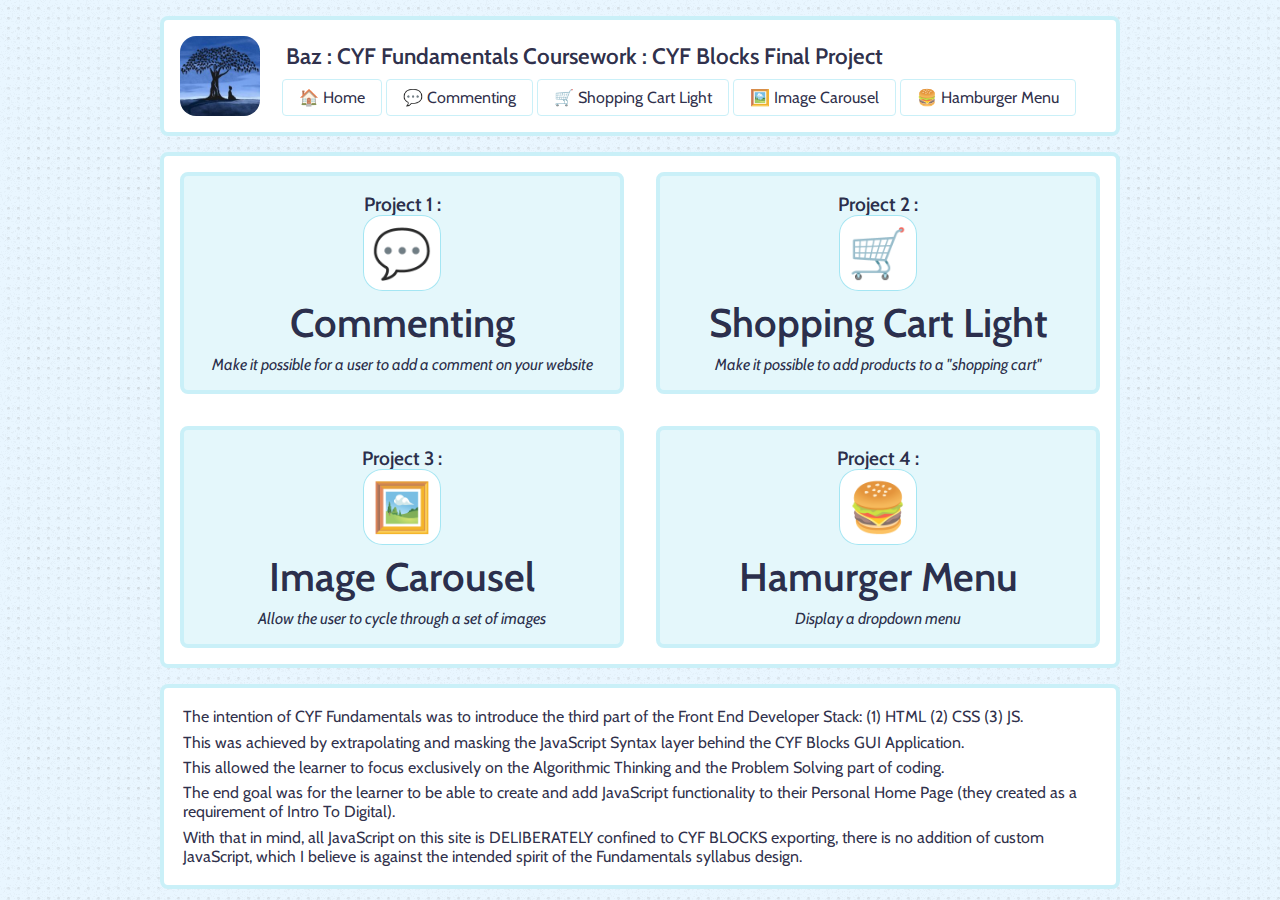
==== commit cf2c83a6: "styling changes" ====
--- a/index.html
+++ b/index.html
@@ -70,6 +70,18 @@
 
         </section>
 
+        <section class="root-cell">
+            <p>The intention of CYF Fundamentals was to introduce the third part of the Front End Developer Stack: (1) HTML (2)
+                CSS (3) JS.</p>
+            <p>This was achieved by extrapolating and masking the JavaScript Syntax layer behind the CYF Blocks GUI Application.
+            <p>This allowed the learner to focus exclusively on the Algorithmic Thinking and the Problem Solving part of coding.</p>
+            <p>The end goal was for the learner to be able to create and add JavaScript functionality to their Personal Home
+                Page (they created as a requirement of Intro To Digital).</p>
+            <p>With that in mind, all JavaScript on this site is DELIBERATELY confined to CYF BLOCKS exporting,
+                there is no addition of custom JavaScript, which I believe is against the intended spirit of the Fundamentals
+                syllabus design.</p>
+        </section>
+
     </section>
 
     <script src="js/main.js" type="text/javascript"></script>
--- a/css/styles.css
+++ b/css/styles.css
@@ -106,7 +106,7 @@
     grid-area: nav;
 }
 
-#baz-nav>a {
+#baz-nav > a {
     display: inline-block;
     color: #010225d5;
     text-decoration: none;
@@ -116,7 +116,7 @@
     font-size: 1rem;
 }
 
-#baz-nav>a:hover {
+#baz-nav > a:hover {
     border: 0.1rem solid hsla(279, 58%, 47%, 0.5);
     background: hsla(190, 77%, 88%, 0.5);
 }
@@ -210,6 +210,10 @@
     border-radius: 0.25rem;
 }
 
+.share-link:hover {
+    background: hsla(190, 77%, 88%, 1);
+}
+
 .blocks-screenshot {
     width: 100%;
     margin-bottom: 1rem;
@@ -428,7 +432,7 @@
     border: 0.25rem solid #caf0f8;
     border-radius: 0.5rem;
     /* background: white; */
-    background: hsla(190, 77%, 88%, 0.75);
+    background: hsla(190, 77%, 88%, 0.5);
     padding: 1rem;
     text-align: center;
 }
@@ -453,7 +457,7 @@
 
 .project-grid-emoji {
     margin: 0;
-    padding: 0;
+    padding: 0.5rem;
     font-size: 3rem;
     background: white;
     border-radius: 25%;
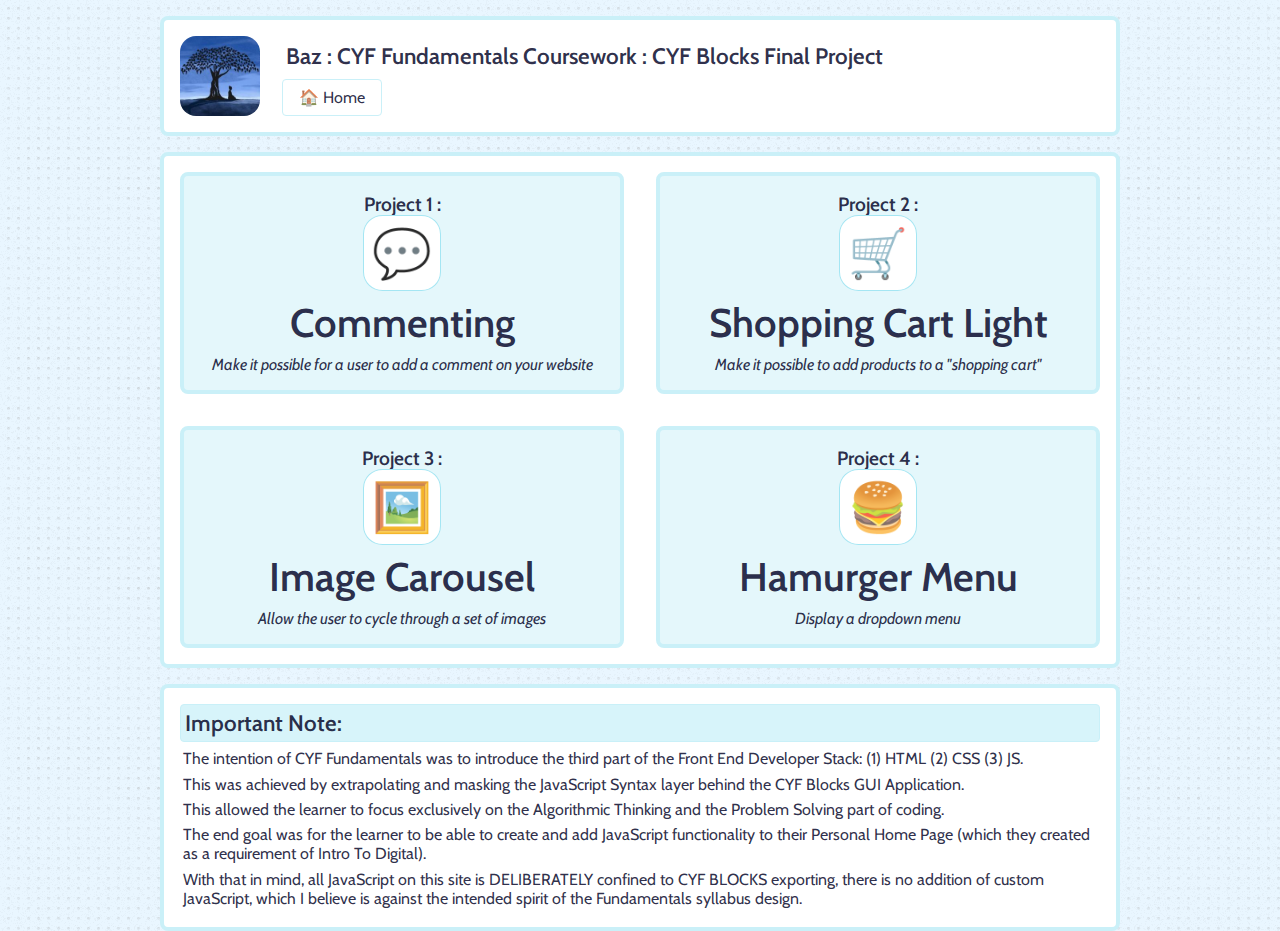
==== commit 547c0381: "minor styling changes" ====
--- a/index.html
+++ b/index.html
@@ -23,10 +23,12 @@
             <h1 id="baz-title-h1"><a href="https://github.com/bazmurphy/cyf-blocks-fp" target="_blank">Baz</a> : CYF Fundamentals Coursework : CYF Blocks Final Project</h1>
             <nav id="baz-nav">
                 <a href="index.html">🏠 Home</a>
+                <!-- 
                 <a href="project-one-commenting.html">💬 Commenting</a>
                 <a href="project-two-shopping-cart-light.html"> 🛒 Shopping Cart Light</a>
                 <a href="project-three-image-carousel.html">🖼️ Image Carousel</a>
                 <a href="project-four-hamburger-menu.html">🍔 Hamburger Menu</a> 
+                -->
             </nav>
         </section>
 
@@ -71,12 +73,13 @@
         </section>
 
         <section class="root-cell">
+            <h1>Important Note:</h1>
             <p>The intention of CYF Fundamentals was to introduce the third part of the Front End Developer Stack: (1) HTML (2)
                 CSS (3) JS.</p>
             <p>This was achieved by extrapolating and masking the JavaScript Syntax layer behind the CYF Blocks GUI Application.
             <p>This allowed the learner to focus exclusively on the Algorithmic Thinking and the Problem Solving part of coding.</p>
             <p>The end goal was for the learner to be able to create and add JavaScript functionality to their Personal Home
-                Page (they created as a requirement of Intro To Digital).</p>
+                Page (which they created as a requirement of Intro To Digital).</p>
             <p>With that in mind, all JavaScript on this site is DELIBERATELY confined to CYF BLOCKS exporting,
                 there is no addition of custom JavaScript, which I believe is against the intended spirit of the Fundamentals
                 syllabus design.</p>
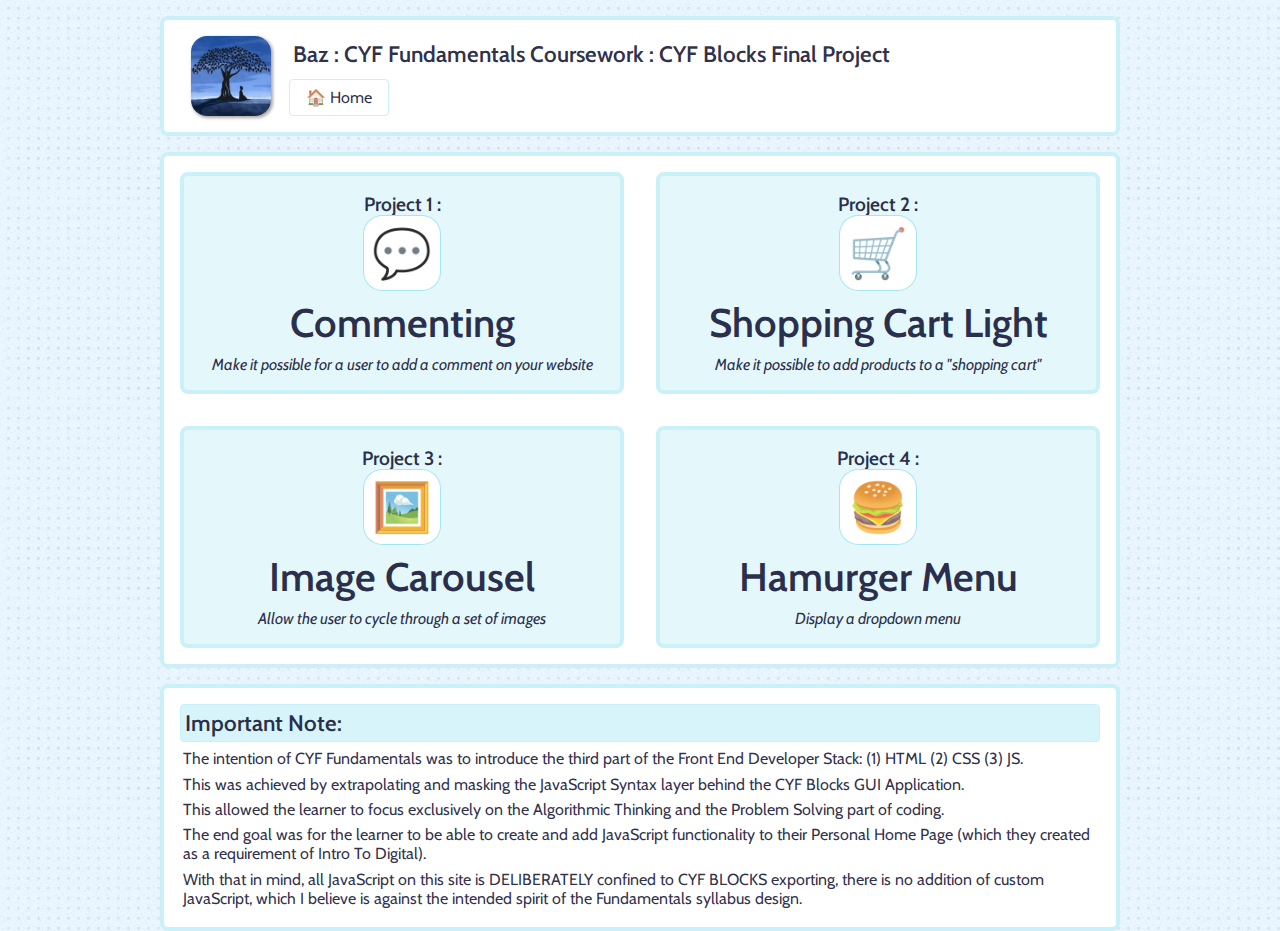
==== commit f6ade4e1: "made the nav responsive" ====
--- a/index.html
+++ b/index.html
@@ -86,8 +86,6 @@
         </section>
 
     </section>
-
-    <script src="js/main.js" type="text/javascript"></script>
     
 </body>
 </html>--- a/css/styles.css
+++ b/css/styles.css
@@ -9,7 +9,7 @@
     color: #010225d5;
     background: rgb(233, 246, 255);
     background-image: url('../images/dots.png');
-
+    /* overflow neccessary to stop "jumping feeling" between home and other pages */
     overflow-y: scroll;
 }
 
@@ -72,29 +72,35 @@
     display: grid;
     grid-template-columns: 1fr 8fr;
     grid-template-rows: 1fr;
-    grid-template-areas: "image title"
+    grid-template-areas: 
+        "image title"
         "image nav";
-    align-items: center;
+    column-gap: 0.5rem;
 }
 
 #baz-image-link {
-    margin: 0;
+    grid-area: image;
     display: block;
-    grid-area: image;
+    margin: 0;
+    padding: 0;
+    justify-self: center;
 }
 
 #baz-image {
     margin: 0;
+    padding: 0;
+    border: 0;
     display: block;
     width: 5rem;
     height: 5rem;
     border-radius: 1rem;
+    box-shadow: 0.1rem 0.1rem 0.2rem darkgray;
 }
 
 #baz-title-h1 {
     grid-area: title;
-    border: none;
-    background: none;
+    border: 0;
+    background: 0;
 }
 
 #baz-title-h1 a {
@@ -104,10 +110,13 @@
 
 #baz-nav {
     grid-area: nav;
+    display: flex;
+    flex-direction: row;
+    column-gap: 0.25rem;
+    
 }
 
 #baz-nav > a {
-    display: inline-block;
     color: #010225d5;
     text-decoration: none;
     border: 0.1rem solid #caf0f8;
@@ -119,6 +128,93 @@
 #baz-nav > a:hover {
     border: 0.1rem solid hsla(279, 58%, 47%, 0.5);
     background: hsla(190, 77%, 88%, 0.5);
+}
+
+
+
+#project-grid-container {
+    display: grid;
+    grid-template-columns: 1fr 1fr;
+    grid-template-rows: 1fr 1fr;
+    grid-template-areas:
+        "project-one project-two"
+        "project-three project-four";
+    row-gap: 2rem;
+    column-gap: 2rem;
+}
+
+.project-grid-cell {
+    border: 0.25rem solid #caf0f8;
+    border-radius: 0.5rem;
+    background: hsla(190, 77%, 88%, 0.5);
+    padding: 1rem;
+    text-align: center;
+}
+
+#project-one {
+    grid-area: project-one;
+}
+
+#project-two {
+    grid-area: project-two;
+}
+
+#project-three {
+    grid-area: project-three;
+}
+
+#project-four {
+    grid-area: project-four;
+}
+
+.project-grid-cell:hover {
+    background: hsla(190, 77%, 88%, 1);
+    border: 0.25rem solid hsla(279, 58%, 47%, 0.5);
+}
+
+.project-grid-cell a {
+    color: #010225d5;
+    text-decoration: none;
+}
+
+.project-grid-header-two {
+    margin: 0;
+    padding: 0;
+    border: 0;
+    background: 0;
+    padding-bottom: 0.5rem;
+}
+
+.project-grid-emoji {
+    margin: 0;
+    padding: 0.5rem;
+    font-size: 3rem;
+    background: white;
+    border-radius: 25%;
+    border: 0.1rem solid hsla(190, 77%, 60%, 0.5);
+}
+
+.project-grid-header-one {
+    margin: 0;
+    padding: 0;
+    border: 0;
+    background: 0;
+    font-size: 2.5rem;
+    padding-top: 1rem;
+    padding-bottom: 0.5rem;
+}
+
+.project-grid-paragraph {
+    margin: 0;
+    padding: 0;
+    border: 0;
+    background: 0;
+    font-style: italic;
+}
+
+.project-title {
+    font-weight: 700;
+    font-size: 2rem;
 }
 
 #user-stories-mvp,
@@ -198,6 +294,11 @@
     font-style: italic;
 }
 
+.user-stories-highlight {
+    color: hsla(279, 58%, 47%, 1);
+    font-weight: 600;
+}
+
 .share-link {
     display: inline-block;
     margin: 0.5rem 0;
@@ -229,12 +330,13 @@
 .deployment h1, 
 .deployment h2, 
 .deployment h3 {
-    margin: none;
-    padding: none;
-    background: none;
-    border: none;
-}
-
+    margin: 0;
+    padding: 0;
+    background: 0;
+    border: 0;
+}
+
+/* project 01 comments styling */
 #input-comment,
 #add-comment, 
 #input-comment2,
@@ -249,6 +351,7 @@
     margin-top: 0.5rem;
 }
 
+/* project 02 shopping cart light styling */
 #products-list li, 
 #products-list2 li {
     padding: 0.25rem;
@@ -266,17 +369,8 @@
     margin-bottom: 1rem;    
 }
 
-.user-stories-highlight {
-    color: hsla(279, 58%, 47%, 1);
-    font-weight: 600;
-}
-
-.project-title {
-    font-weight: 700;
-    font-size: 2rem;
-}
-
-
+
+/* project 03 image carousel styling */
 #carousel-image,
 #carousel-image2 {
     display: block;
@@ -295,7 +389,7 @@
     cursor: pointer;
 }
 
-
+/* project 04 hamburger menu styling */
 #navigation {
     width: 10rem;
     height: 2rem;
@@ -376,108 +470,26 @@
     padding: 0.5rem 0;
 }
 
-#scrollToTheTop {
-    display: none;
-    /* Hidden by default */
-    position: fixed;
-    /* Fixed/sticky position */
-    z-index: 99;
-    /* Make sure it does not overlap */
-    bottom: 2rem;
-    right: 1rem;
-    cursor: pointer;
-    /* Add a mouse pointer on hover */
-    padding: 0.25rem;
-    background: hsla(190, 77%, 88%, 0.5);
-    border: 0.1rem solid #caf0f8;
-    border-radius: 0.25rem;
-    color: #010225d5;
-    font-family: 'Cabin', sans-serif;
-    font-size: 1rem;
-}
-
 #total-price2 {
     margin-top: 1rem;
 }
 
-#project-grid-container {
-    display: grid;
-    grid-template-columns: 1fr 1fr;
-    grid-template-rows: 1fr 1fr;
-    grid-template-areas: 
-    "project-one project-two"
-    "project-three project-four";
-    row-gap: 2rem;
-    column-gap: 2rem;
-    /* padding: 2rem; */
-}
-
-#project-one {
-    grid-area: project-one;
-}
-
-#project-two {
-    grid-area: project-two;
-}
-
-#project-three {
-    grid-area: project-three;
-}
-
-#project-four {
-    grid-area: project-four;
-}
-
-.project-grid-cell {
-    border: 0.25rem solid #caf0f8;
-    border-radius: 0.5rem;
-    /* background: white; */
-    background: hsla(190, 77%, 88%, 0.5);
-    padding: 1rem;
-    text-align: center;
-}
-
-.project-grid-cell:hover {
-    background: hsla(190, 77%, 88%, 1);
-    border: 0.25rem solid hsla(279, 58%, 47%, 0.5);
-}
-
-.project-grid-cell a {
-    color: #010225d5;
-    text-decoration: none;
-}
-
-.project-grid-header-two {
-    margin: 0;
-    padding: 0;
-    border: none;
-    background: none;
-    padding-bottom: 0.5rem;
-}
-
-.project-grid-emoji {
-    margin: 0;
-    padding: 0.5rem;
-    font-size: 3rem;
-    background: white;
-    border-radius: 25%;
-    border: 0.1rem solid hsla(190, 77%, 60%, 0.5);
-}
-
-.project-grid-header-one {
-    margin: 0;
-    padding: 0;
-    border: none;
-    background: none;
-    font-size: 2.5rem;
-    padding-top: 1rem;
-    padding-bottom: 0.5rem;
-}
-
-.project-grid-paragraph {
-    margin: 0;
-    padding: 0;
-    border: none;
-    background: none;
-    font-style: italic;
+
+@media only screen and (max-width: 600px) {
+    #project-grid-container {
+        grid-template-columns: 1fr;
+        grid-template-rows: 1fr 1fr 1fr 1fr;
+        grid-template-areas:
+            "project-one"
+            "project-two"
+            "project-three"
+            "project-four";
+    }
+
+    #baz-nav {
+        flex-direction: column;
+        row-gap: 0.25rem;
+        column-gap: 0;
+    }
+
 }